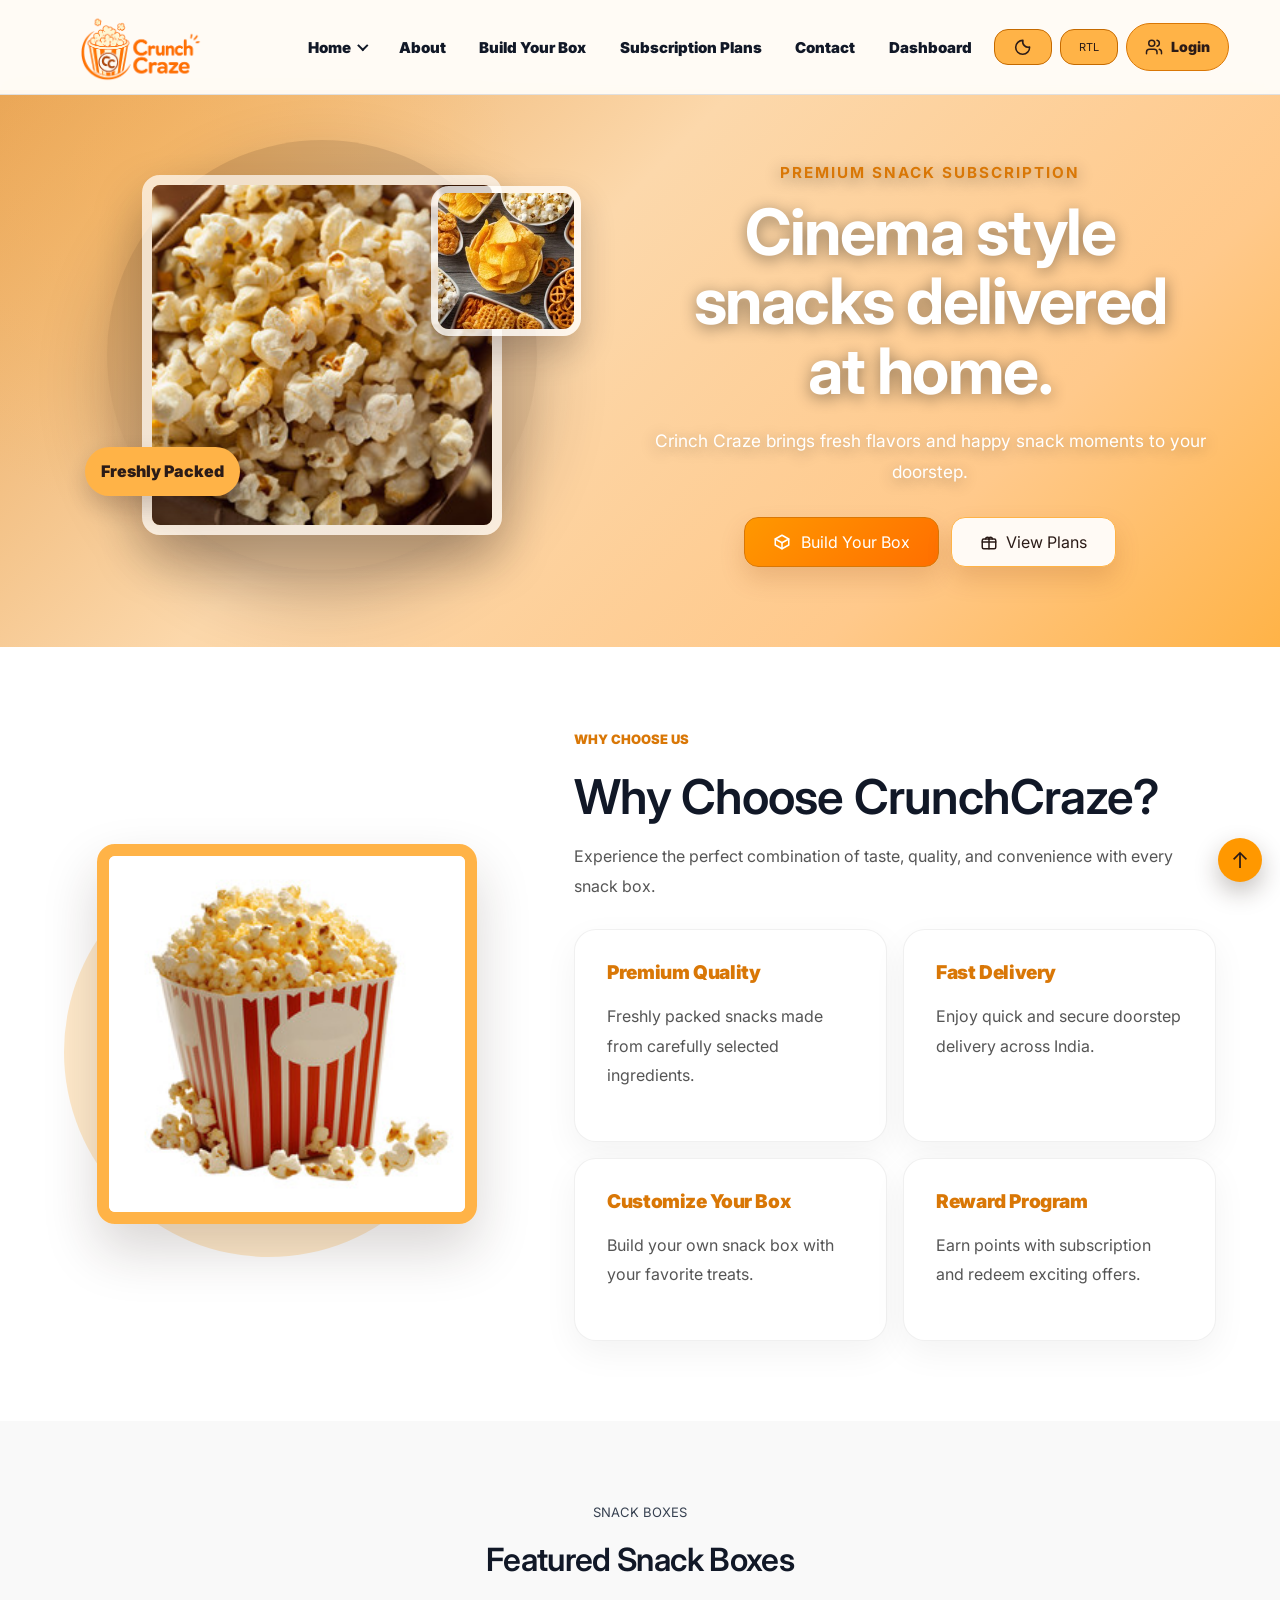
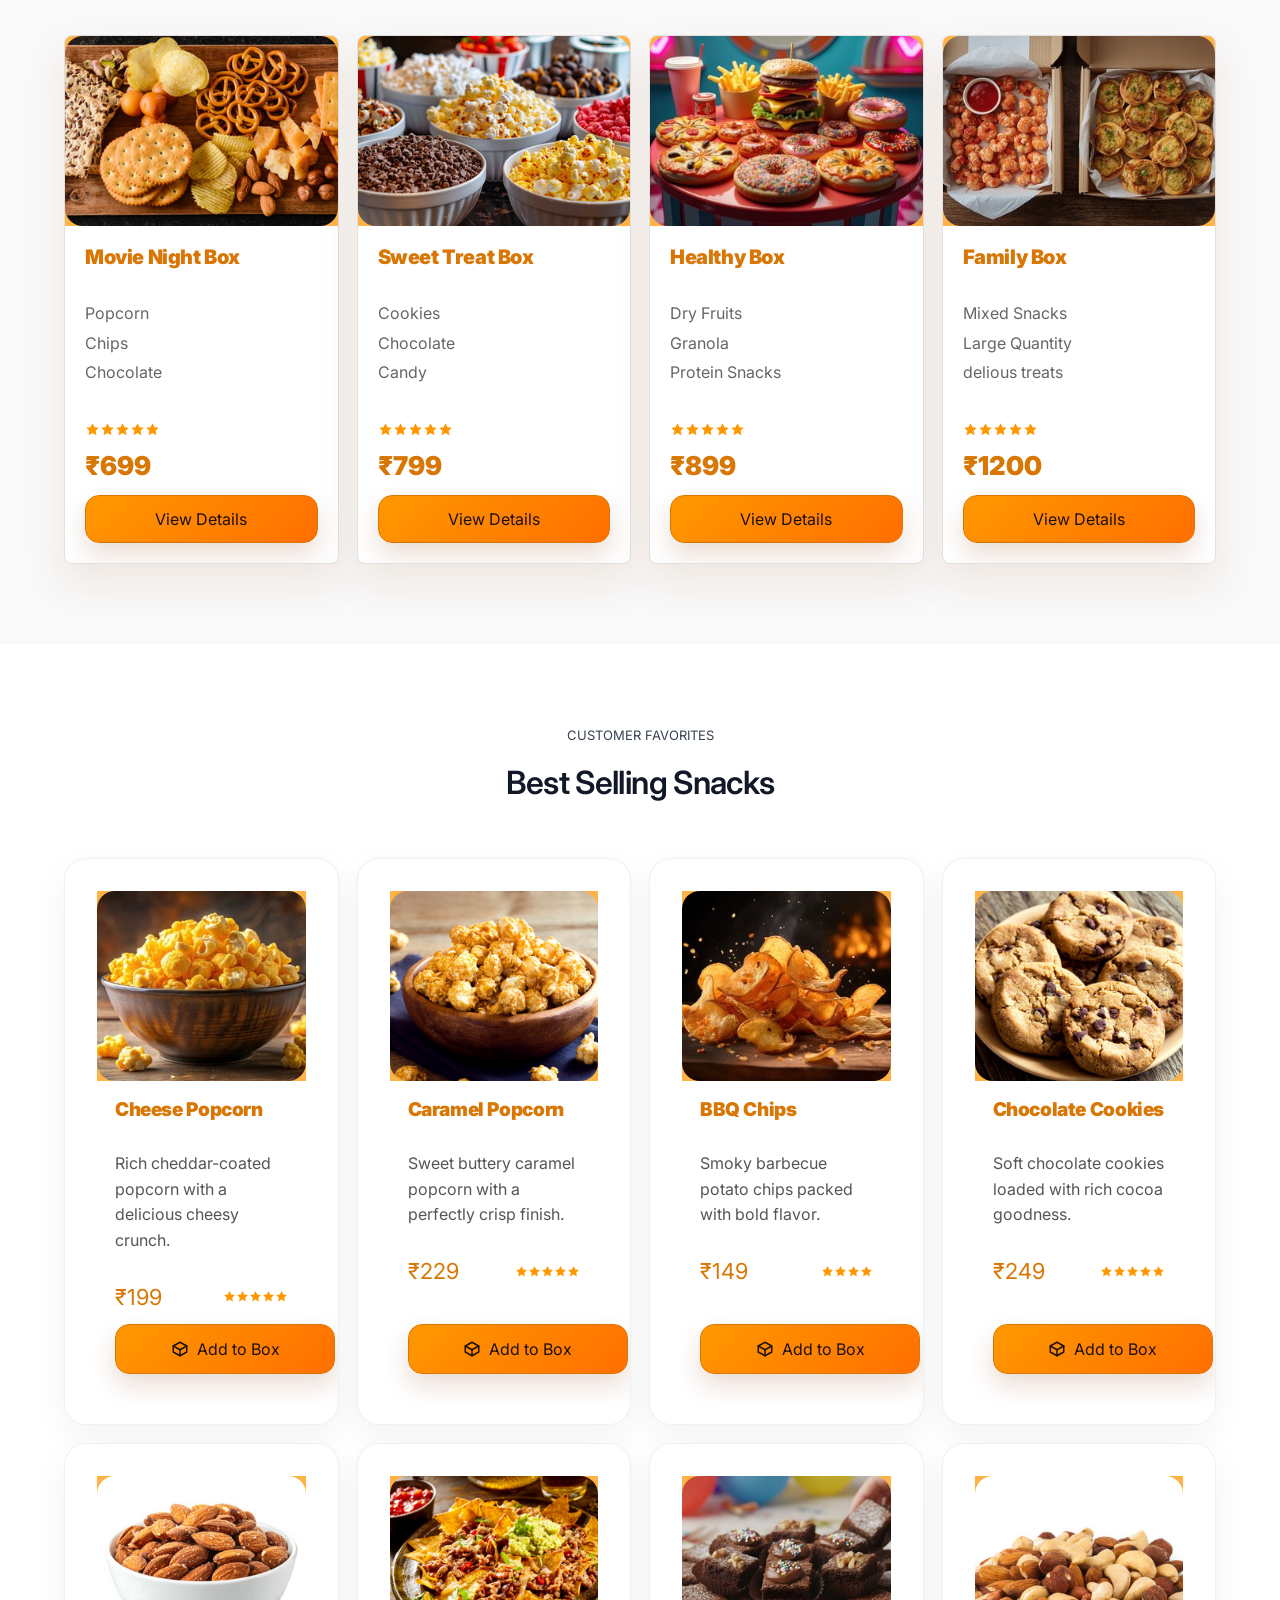
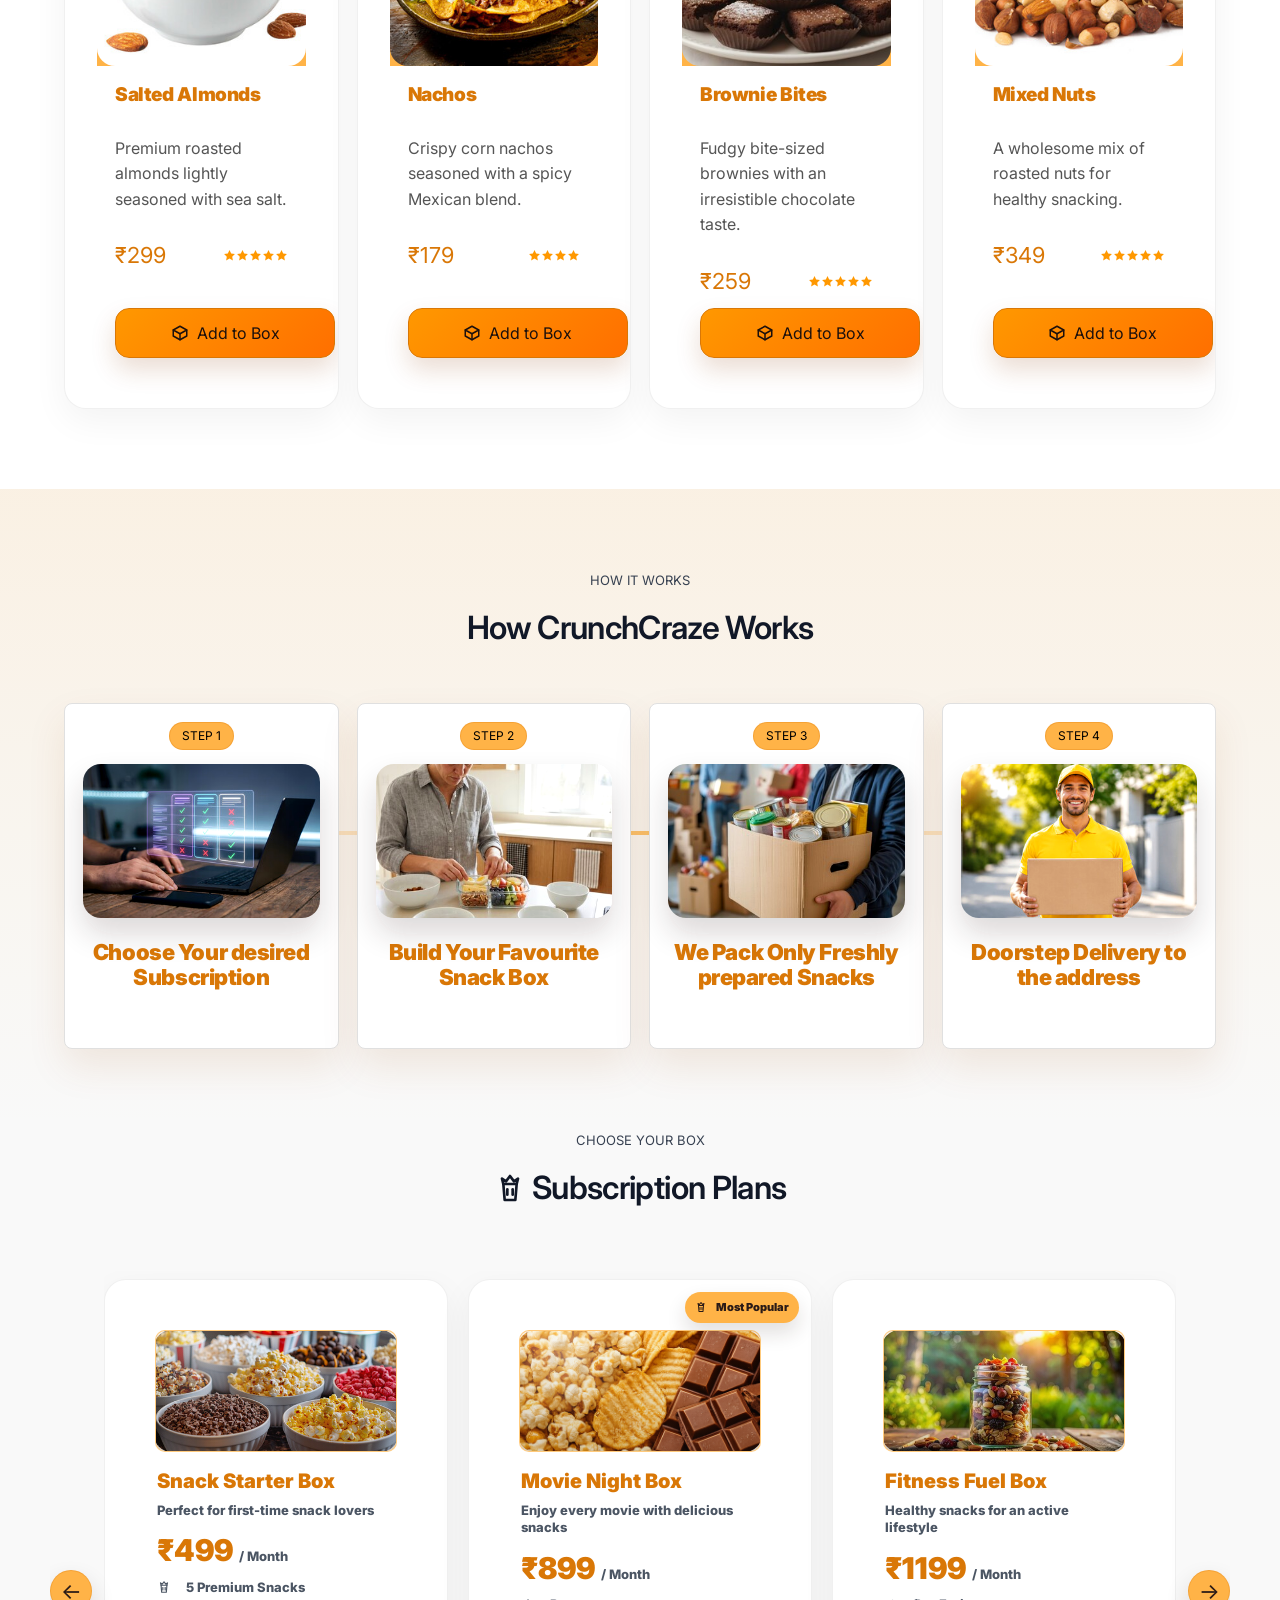
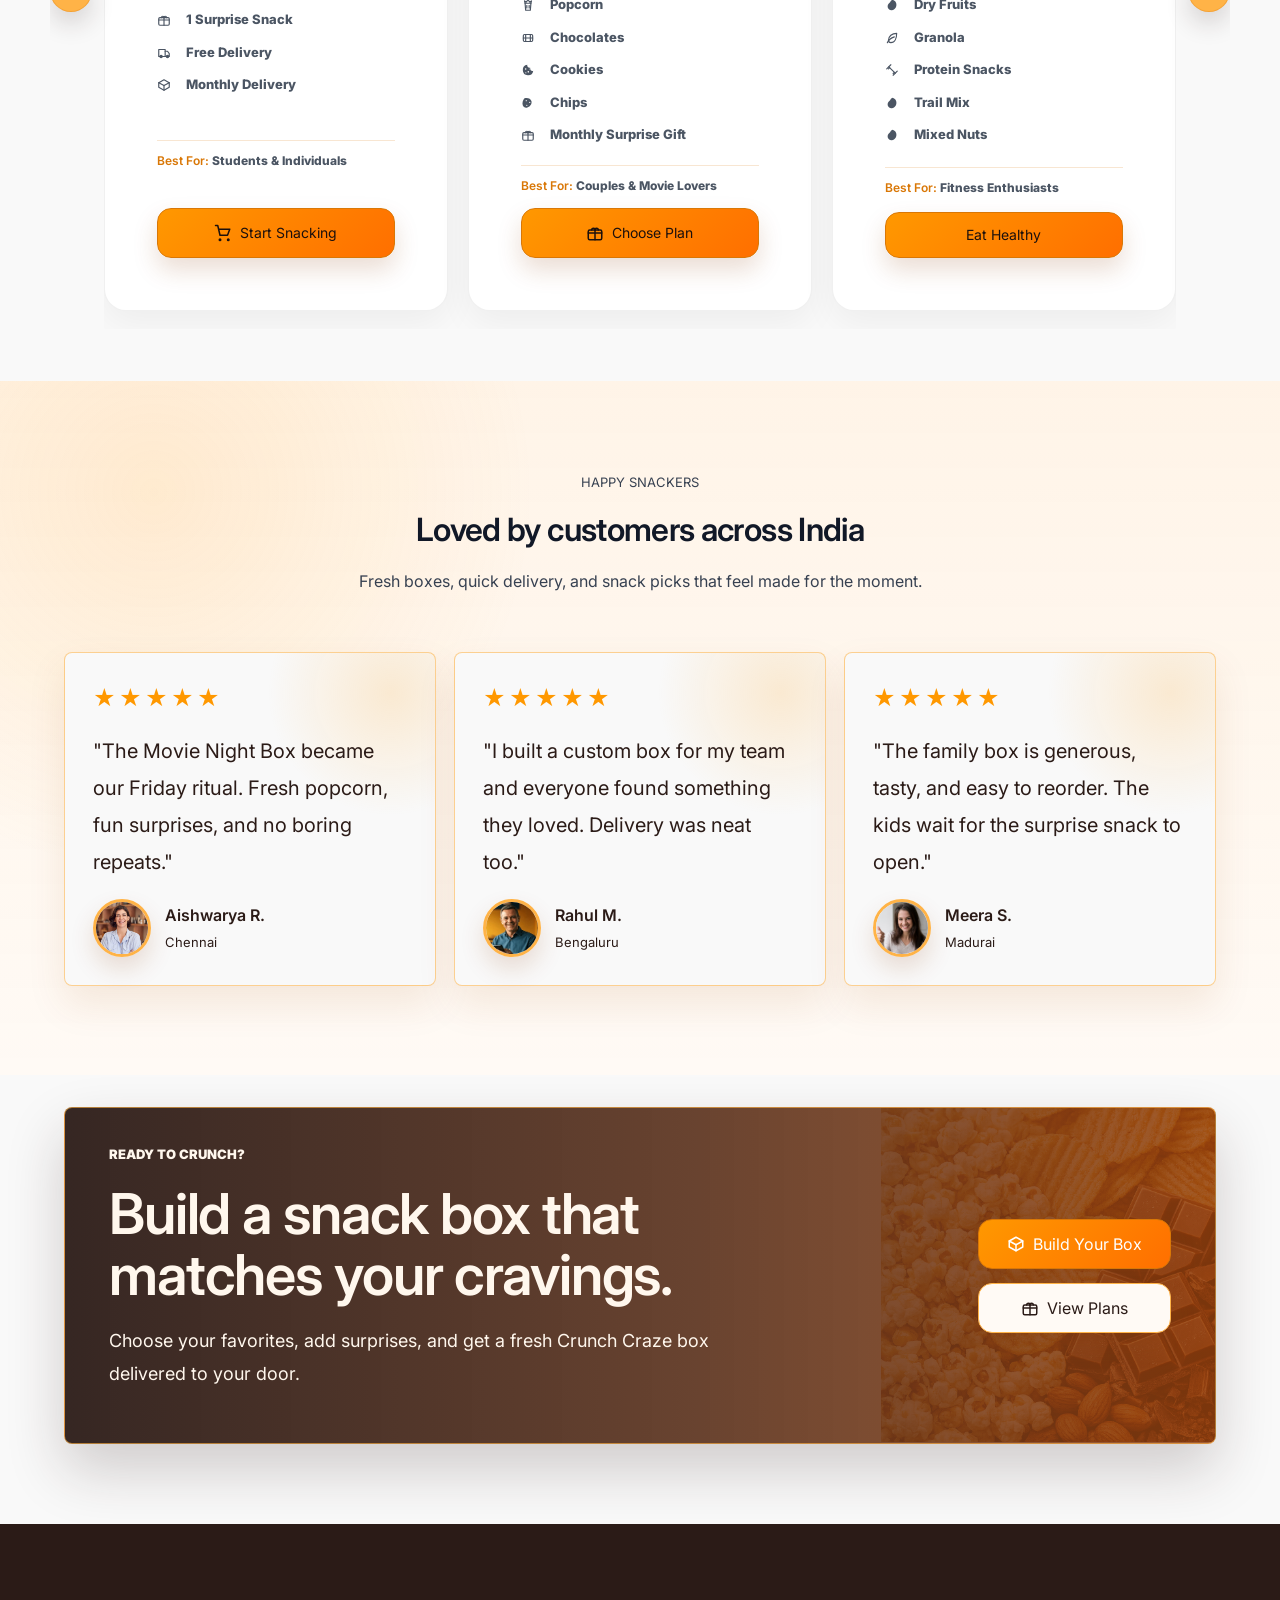
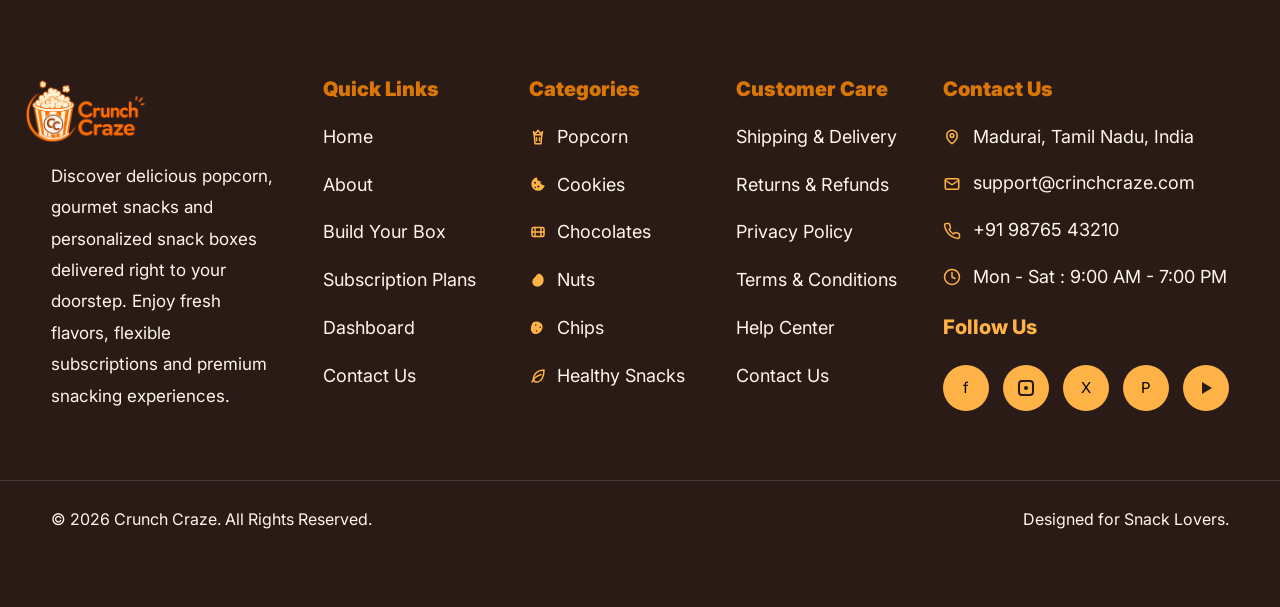
==== index.html @ d4bfe011 "first commit" ====
<!DOCTYPE html>
<html lang="en">

<head>
  <meta charset="UTF-8">
  <meta name="viewport" content="width=device-width, initial-scale=1.0">
  <title>Crinch Craze | Specialty Snack Subscription</title>
  <link rel="preconnect" href="https://fonts.googleapis.com">
  <link rel="preconnect" href="https://fonts.gstatic.com" crossorigin>
  <link href="https://fonts.googleapis.com/css2?family=Inter:wght@300;400;500;600;700;800&display=swap"
    rel="stylesheet">
  <link rel="icon" type="image/png" href="image/logo.png">
  <link rel="stylesheet" href="css/style.css">
</head>

<body>
  <div class="page" id="top">
    <header>
      <a class="brand" href="index.html" aria-label="Crunch Craze home">
        <img class="logo" src="image/logo.png" alt="Crinch Craze logo">
      </a>
      <div class="header-controls">
        <button class="dark-toggle" type="button" aria-label="Switch to dark mode"><i class="cc-icon cc-icon-moon"
            aria-hidden="true"></i></button>
        <button class="rtl-toggle" type="button" aria-label="Switch to RTL layout">RTL</button>
        <button class="nav-toggle" type="button" aria-label="Toggle menu" aria-expanded="false"
          aria-controls="main-nav">
          <span></span>
          <span></span>
          <span></span>
        </button>
      </div>
      <nav id="main-nav" aria-label="Main navigation">
        <div class="dropdown">
          <span class="menu-toggle">Home <span class="chevron" aria-hidden="true"></span></span>
          <div class="submenu">
            <a href="index.html" aria-current="page">Home 1</a>
            <a href="home2.html">Home 2</a>
          </div>
        </div>
        <a href="about.html">About</a>
        <a href="build-your-box.html">Build Your Box</a>
        <a href="subscription-plans.html">Subscription Plans</a>
        <a href="contact.html">Contact</a>
        <a href="dashboard.html">Dashboard</a>
        <div class="nav-actions" aria-label="Quick controls">
          <button class="dark-toggle" type="button" aria-label="Switch to dark mode"><i class="cc-icon cc-icon-moon"
              aria-hidden="true"></i></button>
          <button class="rtl-toggle" type="button" aria-label="Switch to RTL layout">RTL</button>
        </div>
      </nav>
    </header>

    <main>
      <section class="hero" aria-label="Crinch Craze hero">
        <div class="hero-visual">
          <div class="hero-badge">Freshly Packed</div>
          <img class="hero-main-image" src="image/a1.jpg" alt="A cup of gourmet popcorn">
          <img class="hero-mini-image" src="image/a2.jpg" alt="Popcorn snack detail">
        </div>
        <div class="hero-content">
          <p class="hero-kicker">Premium Snack Subscription</p>
          <h1>Cinema style snacks delivered at home.</h1>
          <p>
            Crinch Craze brings fresh flavors and happy snack moments to your doorstep.
          </p>
          <div class="actions">
            <a class="button primary" href="build-your-box.html">
              <i class="cc-icon cc-icon-package" aria-hidden="true"></i>
              Build Your Box
            </a>
            <a class="button" href="subscription-plans.html">View Plans</a>
          </div>
        </div>
      </section>

      <section class="why-choose" aria-labelledby="why-heading">
        <div class="why-image reveal-on-scroll">
          <img src="image/a3.jpg" alt="Popcorn bucket for CrunchCraze snacks">
        </div>
        <div class="why-content">
          <p class="section-kicker reveal-on-scroll">Why Choose Us</p>
          <h2 id="why-heading" class="reveal-on-scroll">Why Choose CrunchCraze?</h2>
          <p>
            Experience the perfect combination of taste, quality, and convenience with every snack box.
          </p>

          <div class="why-cards">
            <article class="why-card reveal-on-scroll">
              <i class="why-icon cc-icon cc-icon-popcorn" aria-hidden="true"></i>
              <h3>Premium Quality</h3>
              <p>Freshly packed snacks made from carefully selected ingredients.</p>
            </article>
            <article class="why-card reveal-on-scroll">
              <i class="why-icon cc-icon cc-icon-truck" aria-hidden="true"></i>
              <h3>Fast Delivery</h3>
              <p>Enjoy quick and secure doorstep delivery across India.</p>
            </article>
            <article class="why-card reveal-on-scroll">
              <i class="why-icon cc-icon cc-icon-package" aria-hidden="true"></i>
              <h3>Customize Your Box</h3>
              <p>Build your own snack box with your favorite treats.</p>
            </article>
            <article class="why-card reveal-on-scroll">
              <i class="why-icon cc-icon cc-icon-gift" aria-hidden="true"></i>
              <h3>Reward Program</h3>
              <p>Earn points with subscription and redeem exciting offers.</p>
            </article>
          </div>
        </div>
      </section>

      <section class="featured-boxes" aria-labelledby="featured-heading">
        <div class="section-header reveal-on-scroll">
          <p class="section-kicker">Snack Boxes</p>
          <h2 id="featured-heading">Featured Snack Boxes</h2>
        </div>

        <div class="box-cards">
          <article class="box-card reveal-on-scroll">
            <div class="box-image">
              <img src="image/a4.jpg" alt="Movie Night snack box with popcorn">
            </div>
            <div class="box-body">
              <h3>Movie Night Box</h3>
              <ul>
                <li>Popcorn</li>
                <li>Chips</li>
                <li>Chocolate</li>
              </ul>
              <div class="rating" aria-label="5 star rating"><i class="cc-icon cc-icon-star" aria-hidden="true"></i><i
                  class="cc-icon cc-icon-star" aria-hidden="true"></i><i class="cc-icon cc-icon-star"
                  aria-hidden="true"></i><i class="cc-icon cc-icon-star" aria-hidden="true"></i><i
                  class="cc-icon cc-icon-star" aria-hidden="true"></i></div>
              <div class="price">&#8377;699</div>
              <a class="button primary" href="#">View Details</a>
            </div>
          </article>

          <article class="box-card reveal-on-scroll">
            <div class="box-image">
              <img src="image/a5.png" alt="Sweet snack box">
            </div>
            <div class="box-body">
              <h3>Sweet Treat Box</h3>
              <ul>
                <li>Cookies</li>
                <li>Chocolate</li>
                <li>Candy</li>
              </ul>
              <div class="rating" aria-label="5 star rating"><i class="cc-icon cc-icon-star" aria-hidden="true"></i><i
                  class="cc-icon cc-icon-star" aria-hidden="true"></i><i class="cc-icon cc-icon-star"
                  aria-hidden="true"></i><i class="cc-icon cc-icon-star" aria-hidden="true"></i><i
                  class="cc-icon cc-icon-star" aria-hidden="true"></i></div>
              <div class="price">&#8377;799</div>
              <a class="button primary" href="#">View Details</a>
            </div>
          </article>

          <article class="box-card reveal-on-scroll">
            <div class="box-image">
              <img src="image/a6.png" alt="Healthy snack box">
            </div>
            <div class="box-body">
              <h3>Healthy Box</h3>
              <ul>
                <li>Dry Fruits</li>
                <li>Granola</li>
                <li>Protein Snacks</li>
              </ul>
              <div class="rating" aria-label="5 star rating"><i class="cc-icon cc-icon-star" aria-hidden="true"></i><i
                  class="cc-icon cc-icon-star" aria-hidden="true"></i><i class="cc-icon cc-icon-star"
                  aria-hidden="true"></i><i class="cc-icon cc-icon-star" aria-hidden="true"></i><i
                  class="cc-icon cc-icon-star" aria-hidden="true"></i></div>
              <div class="price">&#8377;899</div>
              <a class="button primary" href="#">View Details</a>
            </div>
          </article>

          <article class="box-card reveal-on-scroll">
            <div class="box-image">
              <img src="image/a7.jpg" alt="Family snack box">
            </div>
            <div class="box-body">
              <h3>Family Box</h3>
              <ul>
                <li>Mixed Snacks</li>
                <li>Large Quantity</li>
                <li>delious treats</li>
              </ul>
              <div class="rating" aria-label="5 star rating"><i class="cc-icon cc-icon-star" aria-hidden="true"></i><i
                  class="cc-icon cc-icon-star" aria-hidden="true"></i><i class="cc-icon cc-icon-star"
                  aria-hidden="true"></i><i class="cc-icon cc-icon-star" aria-hidden="true"></i><i
                  class="cc-icon cc-icon-star" aria-hidden="true"></i></div>
              <div class="price">&#8377;1200</div>
              <a class="button primary" href="#">View Details</a>
            </div>
          </article>
        </div>
      </section>

      <section class="best-selling" aria-labelledby="best-selling-heading">
        <div class="section-header reveal-on-scroll">
          <p class="section-kicker">Customer Favorites</p>
          <h2 id="best-selling-heading">Best Selling Snacks</h2>
        </div>

        <div class="product-grid">
          <article class="product-card reveal-on-scroll">
            <div class="product-image">
              <img src="image/a8.jpg" alt="Cheese Popcorn">
            </div>
            <div class="product-body">
              <h3>Cheese Popcorn</h3>
              <p>Rich cheddar-coated popcorn with a delicious cheesy crunch.</p>
              <div class="product-meta">
                <span class="product-price">&#8377;199</span>
                <span class="product-rating" aria-label="5 star rating"><i class="cc-icon cc-icon-star"
                    aria-hidden="true"></i><i class="cc-icon cc-icon-star" aria-hidden="true"></i><i
                    class="cc-icon cc-icon-star" aria-hidden="true"></i><i class="cc-icon cc-icon-star"
                    aria-hidden="true"></i><i class="cc-icon cc-icon-star" aria-hidden="true"></i></span>
              </div>
              <a class="button primary" href="#">Add to Box</a>
            </div>
          </article>

          <article class="product-card reveal-on-scroll">
            <div class="product-image">
              <img src="image/a9.jpg" alt="Caramel Popcorn">
            </div>
            <div class="product-body">
              <h3>Caramel Popcorn</h3>
              <p>Sweet buttery caramel popcorn with a perfectly crisp finish.</p>
              <div class="product-meta">
                <span class="product-price">&#8377;229</span>
                <span class="product-rating" aria-label="5 star rating"><i class="cc-icon cc-icon-star"
                    aria-hidden="true"></i><i class="cc-icon cc-icon-star" aria-hidden="true"></i><i
                    class="cc-icon cc-icon-star" aria-hidden="true"></i><i class="cc-icon cc-icon-star"
                    aria-hidden="true"></i><i class="cc-icon cc-icon-star" aria-hidden="true"></i></span>
              </div>
              <a class="button primary" href="#">Add to Box</a>
            </div>
          </article>

          <article class="product-card reveal-on-scroll">
            <div class="product-image">
              <img src="image/a10.jpg" alt="BBQ Chips">
            </div>
            <div class="product-body">
              <h3>BBQ Chips</h3>
              <p>Smoky barbecue potato chips packed with bold flavor.</p>
              <div class="product-meta">
                <span class="product-price">&#8377;149</span>
                <span class="product-rating" aria-label="4 star rating"><i class="cc-icon cc-icon-star"
                    aria-hidden="true"></i><i class="cc-icon cc-icon-star" aria-hidden="true"></i><i
                    class="cc-icon cc-icon-star" aria-hidden="true"></i><i class="cc-icon cc-icon-star"
                    aria-hidden="true"></i></span>
              </div>
              <a class="button primary" href="#">Add to Box</a>
            </div>
          </article>

          <article class="product-card reveal-on-scroll">
            <div class="product-image">
              <img src="image/a11.jpg" alt="Chocolate Cookies">
            </div>
            <div class="product-body">
              <h3>Chocolate Cookies</h3>
              <p>Soft chocolate cookies loaded with rich cocoa goodness.</p>
              <div class="product-meta">
                <span class="product-price">&#8377;249</span>
                <span class="product-rating" aria-label="5 star rating"><i class="cc-icon cc-icon-star"
                    aria-hidden="true"></i><i class="cc-icon cc-icon-star" aria-hidden="true"></i><i
                    class="cc-icon cc-icon-star" aria-hidden="true"></i><i class="cc-icon cc-icon-star"
                    aria-hidden="true"></i><i class="cc-icon cc-icon-star" aria-hidden="true"></i></span>
              </div>
              <a class="button primary" href="#">Add to Box</a>
            </div>
          </article>

          <article class="product-card reveal-on-scroll">
            <div class="product-image">
              <img src="image/12.jpg" alt="Salted Almonds">
            </div>
            <div class="product-body">
              <h3>Salted Almonds</h3>
              <p>Premium roasted almonds lightly seasoned with sea salt.</p>
              <div class="product-meta">
                <span class="product-price">&#8377;299</span>
                <span class="product-rating" aria-label="5 star rating"><i class="cc-icon cc-icon-star"
                    aria-hidden="true"></i><i class="cc-icon cc-icon-star" aria-hidden="true"></i><i
                    class="cc-icon cc-icon-star" aria-hidden="true"></i><i class="cc-icon cc-icon-star"
                    aria-hidden="true"></i><i class="cc-icon cc-icon-star" aria-hidden="true"></i></span>
              </div>
              <a class="button primary" href="#">Add to Box</a>
            </div>
          </article>

          <article class="product-card reveal-on-scroll">
            <div class="product-image">
              <img src="image/a13.jpg" alt="Nachos">
            </div>
            <div class="product-body">
              <h3>Nachos</h3>
              <p>Crispy corn nachos seasoned with a spicy Mexican blend.</p>
              <div class="product-meta">
                <span class="product-price">&#8377;179</span>
                <span class="product-rating" aria-label="4 star rating"><i class="cc-icon cc-icon-star"
                    aria-hidden="true"></i><i class="cc-icon cc-icon-star" aria-hidden="true"></i><i
                    class="cc-icon cc-icon-star" aria-hidden="true"></i><i class="cc-icon cc-icon-star"
                    aria-hidden="true"></i></span>
              </div>
              <a class="button primary" href="#">Add to Box</a>
            </div>
          </article>

          <article class="product-card reveal-on-scroll">
            <div class="product-image">
              <img src="image/a14.jpg" alt="Brownie Bites">
            </div>
            <div class="product-body">
              <h3>Brownie Bites</h3>
              <p>Fudgy bite-sized brownies with an irresistible chocolate taste.</p>
              <div class="product-meta">
                <span class="product-price">&#8377;259</span>
                <span class="product-rating" aria-label="5 star rating"><i class="cc-icon cc-icon-star"
                    aria-hidden="true"></i><i class="cc-icon cc-icon-star" aria-hidden="true"></i><i
                    class="cc-icon cc-icon-star" aria-hidden="true"></i><i class="cc-icon cc-icon-star"
                    aria-hidden="true"></i><i class="cc-icon cc-icon-star" aria-hidden="true"></i></span>
              </div>
              <a class="button primary" href="#">Add to Box</a>
            </div>
          </article>

          <article class="product-card reveal-on-scroll">
            <div class="product-image">
              <img src="image/a15.jpg" alt="Mixed Nuts">
            </div>
            <div class="product-body">
              <h3>Mixed Nuts</h3>
              <p>A wholesome mix of roasted nuts for healthy snacking.</p>
              <div class="product-meta">
                <span class="product-price">&#8377;349</span>
                <span class="product-rating" aria-label="5 star rating"><i class="cc-icon cc-icon-star"
                    aria-hidden="true"></i><i class="cc-icon cc-icon-star" aria-hidden="true"></i><i
                    class="cc-icon cc-icon-star" aria-hidden="true"></i><i class="cc-icon cc-icon-star"
                    aria-hidden="true"></i><i class="cc-icon cc-icon-star" aria-hidden="true"></i></span>
              </div>
              <a class="button primary" href="#">Add to Box</a>
            </div>
          </article>
        </div>
      </section>

      <section class="how-it-works" aria-labelledby="how-heading">
        <div class="section-header reveal-on-scroll">
          <p class="section-kicker">How It Works</p>
          <h2 id="how-heading">How CrunchCraze Works</h2>
        </div>

        <div class="steps-flow" aria-label="CrunchCraze subscription steps">
          <article class="step-card reveal-on-scroll">
            <span class="step-number">Step 1</span>
            <img class="step-image" src="image/a0.jpg" alt="Snack subscription box">
            <i class="step-icon cc-icon cc-icon-package" aria-hidden="true"></i>
            <h3>Choose Your desired Subscription</h3>
          </article>

          <article class="step-card reveal-on-scroll">
            <span class="step-number">Step 2</span>
            <img class="step-image" src="image/1.jpg" alt="Popcorn and snacks">
            <i class="step-icon cc-icon cc-icon-popcorn" aria-hidden="true"></i>
            <h3>Build Your Favourite Snack Box</h3>
          </article>

          <article class="step-card reveal-on-scroll">
            <span class="step-number">Step 3</span>
            <img class="step-image" src="image/2.jpg" alt="Packed fresh snack mix">
            <i class="step-icon cc-icon cc-icon-gift" aria-hidden="true"></i>
            <h3>We Pack Only Freshly prepared Snacks</h3>
          </article>

          <article class="step-card reveal-on-scroll">
            <span class="step-number">Step 4</span>
            <img class="step-image" src="image/3.jpg" alt="Delivered snack box">
            <i class="step-icon cc-icon cc-icon-truck" aria-hidden="true"></i>
            <h3>Doorstep Delivery to the address</address>
            </h3>
          </article>
        </div>
      </section>




  </div>

  <div class="section-header reveal-on-scroll">
    <p class="section-kicker">Choose Your Box</p>
    <h2><i class="cc-icon cc-icon-popcorn" aria-hidden="true"></i> Subscription Plans</h2>
  </div>

  <div class="plan-slider-shell">
    <a class="plan-slide-control plan-slide-prev" href="#plan-1" aria-label="Previous subscription plan">&#8592;</a>
    <a class="plan-slide-control plan-slide-next" href="#plan-6" aria-label="Next subscription plan">&#8594;</a>

    <div class="plan-cards" aria-label="Swipe subscription plans">
      <article class="plan-card reveal-on-scroll" id="plan-1">
        <div class="plan-visual starter-plan" aria-hidden="true">
          <img class="plan-visual-image" src="image/a5.png" alt="">
        </div>
        <div class="plan-body">
          <h3>Snack Starter Box</h3>
          <p class="plan-tagline">Perfect for first-time snack lovers</p>
          <div class="plan-price">&#8377;499 <span>/ Month</span></div>
          <ul>
            <li><i class="cc-icon cc-icon-popcorn" aria-hidden="true"></i> 5 Premium Snacks</li>
            <li><i class="cc-icon cc-icon-gift" aria-hidden="true"></i> 1 Surprise Snack</li>
            <li><i class="cc-icon cc-icon-truck" aria-hidden="true"></i> Free Delivery</li>
            <li><i class="cc-icon cc-icon-package" aria-hidden="true"></i> Monthly Delivery</li>
          </ul>
          <p class="best-for"><strong>Best For:</strong> Students &amp; Individuals</p>
          <a class="button primary" href="#">Start Snacking</a>
        </div>
      </article>

      <article class="plan-card premium-plan-card reveal-on-scroll" id="plan-2">
        <div class="popular-badge"><i class="cc-icon cc-icon-popcorn" aria-hidden="true"></i> Most Popular</div>
        <div class="plan-visual premium-plan" aria-hidden="true">
          <img class="plan-visual-image" src="image/a4.png" alt="">
        </div>
        <div class="plan-body">
          <h3>Movie Night Box</h3>
          <p class="plan-tagline">Enjoy every movie with delicious snacks</p>
          <div class="plan-price">&#8377;899 <span>/ Month</span></div>
          <ul>
            <li><i class="cc-icon cc-icon-popcorn" aria-hidden="true"></i> Popcorn</li>
            <li><i class="cc-icon cc-icon-bar" aria-hidden="true"></i> Chocolates</li>
            <li><i class="cc-icon cc-icon-cookie" aria-hidden="true"></i> Cookies</li>
            <li><i class="cc-icon cc-icon-chip" aria-hidden="true"></i> Chips</li>
            <li><i class="cc-icon cc-icon-gift" aria-hidden="true"></i> Monthly Surprise Gift</li>
          </ul>
          <p class="best-for"><strong>Best For:</strong> Couples &amp; Movie Lovers</p>
          <a class="button primary" href="#">Choose Plan</a>
        </div>
      </article>

      <article class="plan-card reveal-on-scroll" id="plan-3">
        <div class="plan-visual fitness-plan" aria-hidden="true">
          <img class="plan-visual-image" src="image/c12.jpg" alt="">
        </div>
        <div class="plan-body">
          <h3>Fitness Fuel Box</h3>
          <p class="plan-tagline">Healthy snacks for an active lifestyle</p>
          <div class="plan-price">&#8377;1199 <span>/ Month</span></div>
          <ul>
            <li><i class="cc-icon cc-icon-nut" aria-hidden="true"></i> Dry Fruits</li>
            <li><i class="cc-icon cc-icon-leaf" aria-hidden="true"></i> Granola</li>
            <li><i class="cc-icon cc-icon-dumbbell" aria-hidden="true"></i> Protein Snacks</li>
            <li><i class="cc-icon cc-icon-nut" aria-hidden="true"></i> Trail Mix</li>
            <li><i class="cc-icon cc-icon-nut" aria-hidden="true"></i> Mixed Nuts</li>
          </ul>
          <p class="best-for"><strong>Best For:</strong> Fitness Enthusiasts</p>
          <a class="button primary" href="#">Eat Healthy</a>
        </div>
      </article>

      <article class="plan-card reveal-on-scroll" id="plan-4">
        <div class="plan-visual family-plan" aria-hidden="true">
          <img class="plan-visual-image" src="image/a7.jpg" alt="">
        </div>
        <div class="plan-body">
          <h3>Family Feast Box</h3>
          <p class="plan-tagline">Perfect for sharing with everyone</p>
          <div class="plan-price">&#8377;1699 <span>/ Month</span></div>
          <ul>
            <li><i class="cc-icon cc-icon-popcorn" aria-hidden="true"></i> Large Popcorn Packs</li>
            <li><i class="cc-icon cc-icon-cookie" aria-hidden="true"></i> Cookies</li>
            <li><i class="cc-icon cc-icon-bar" aria-hidden="true"></i> Chocolates</li>
            <li><i class="cc-icon cc-icon-chip" aria-hidden="true"></i> Chips</li>
            <li><i class="cc-icon cc-icon-gift" aria-hidden="true"></i> Family Surprise Snack</li>
          </ul>
          <p class="best-for"><strong>Best For:</strong> Families</p>
          <a class="button primary" href="#">Order Now</a>
        </div>
      </article>

      <article class="plan-card reveal-on-scroll" id="plan-5">
        <div class="plan-visual party-plan" aria-hidden="true">
          <img class="plan-visual-image" src="image/a6.png" alt="">
        </div>
        <div class="plan-body">
          <h3>Party Celebration Box</h3>
          <p class="plan-tagline">Perfect for birthdays, parties &amp; events</p>
          <div class="plan-price">&#8377;2499 <span>/ Month</span></div>
          <ul>
            <li><i class="cc-icon cc-icon-party" aria-hidden="true"></i> 30+ Snack Packs</li>
            <li><i class="cc-icon cc-icon-popcorn" aria-hidden="true"></i> Gourmet Popcorn</li>
            <li><i class="cc-icon cc-icon-bar" aria-hidden="true"></i> Premium Chocolates</li>
            <li><i class="cc-icon cc-icon-candy" aria-hidden="true"></i> Candies</li>
            <li><i class="cc-icon cc-icon-cookie" aria-hidden="true"></i> Cookies</li>
          </ul>
          <p class="best-for"><strong>Best For:</strong> Parties &amp; Gatherings</p>
          <a class="button primary" href="#">Celebrate Now</a>
        </div>
      </article>

      <article class="plan-card surprise-plan-card reveal-on-scroll" id="plan-6">
        <div class="plan-visual surprise-plan" aria-hidden="true">
          <img class="plan-visual-image" src="image/c11.jpg" alt="">
        </div>
        <div class="plan-body">
          <h3>Surprise Me Box</h3>
          <p class="plan-tagline">You don't know what snacks arrive until the box opens.</p>
          <div class="plan-price">&#8377;999 <span>/ Month</span></div>
          <ul>
            <li><i class="cc-icon cc-icon-dice" aria-hidden="true"></i> Mystery Snack Selection</li>
            <li><i class="cc-icon cc-icon-globe" aria-hidden="true"></i> Limited Edition Snacks</li>
            <li><i class="cc-icon cc-icon-gift" aria-hidden="true"></i> Exclusive Gifts</li>
            <li><i class="cc-icon cc-icon-calendar" aria-hidden="true"></i> Seasonal Flavors</li>
          </ul>
          <p class="best-for"><strong>Best For:</strong> Adventure Snack Lovers</p>
          <a class="button primary" href="#surprise-box">Reveal My Surprise</a>
        </div>
      </article>
    </div>
  </div>



  <section class="home-testimonials" aria-labelledby="home-testimonials-heading">
    <div class="section-header reveal-on-scroll">
      <p class="section-kicker">Happy Snackers</p>
      <h2 id="home-testimonials-heading">Loved by customers across India</h2>
      <p class="section-intro">Fresh boxes, quick delivery, and snack picks that feel made for the moment.</p>
    </div>

    <div class="home-testimonial-grid">
      <article class="home-testimonial-card reveal-on-scroll">
        <div class="stars" aria-label="5 star rating">&#9733;&#9733;&#9733;&#9733;&#9733;</div>
        <p>"The Movie Night Box became our Friday ritual. Fresh popcorn, fun surprises, and no boring repeats."</p>
        <div class="home-testimonial-profile">
          <img src="image/user1.jpg" alt="Aishwarya R.">
          <div>
            <strong>Aishwarya R.</strong>
            <span>Chennai</span>
          </div>
        </div>
      </article>
      <article class="home-testimonial-card reveal-on-scroll">
        <div class="stars" aria-label="5 star rating">&#9733;&#9733;&#9733;&#9733;&#9733;</div>
        <p>"I built a custom box for my team and everyone found something they loved. Delivery was neat too."</p>
        <div class="home-testimonial-profile">
          <img src="image/user2.jpg" alt="Rahul M.">
          <div>
            <strong>Rahul M.</strong>
            <span>Bengaluru</span>
          </div>
        </div>
      </article>
      <article class="home-testimonial-card reveal-on-scroll">
        <div class="stars" aria-label="5 star rating">&#9733;&#9733;&#9733;&#9733;&#9733;</div>
        <p>"The family box is generous, tasty, and easy to reorder. The kids wait for the surprise snack to open."</p>
        <div class="home-testimonial-profile">
          <img src="image/user3.jpg" alt="Meera S.">
          <div>
            <strong>Meera S.</strong>
            <span>Madurai</span>
          </div>
        </div>
      </article>
    </div>
  </section>

  <section class="home-final-cta reveal-on-scroll" aria-labelledby="home-final-cta-heading">
    <div>
      <p class="section-kicker">Ready to Crunch?</p>
      <h2 id="home-final-cta-heading">Build a snack box that matches your cravings.</h2>
      <p>Choose your favorites, add surprises, and get a fresh Crunch Craze box delivered to your door.</p>
    </div>
    <div class="home-final-cta-actions">
      <a class="button primary" href="build-your-box.html">Build Your Box</a>
      <a class="button" href="subscription-plans.html">View Plans</a>
    </div>
  </section>
  </main>

  <footer class="ccf-footer">

    <div class="ccf-container">

      <!-- Brand -->
      <div class="ccf-brand">

        <a href="index.html" class="ccf-logo-wrap">
          <img src="image/logo.png" alt="Crunch Craze" class="ccf-logo">
        </a>

        <p class="ccf-desc">
          Discover delicious popcorn, gourmet snacks and personalized snack
          boxes delivered right to your doorstep. Enjoy fresh flavors,
          flexible subscriptions and premium snacking experiences.
        </p>

      </div>

      <!-- Quick Links -->
      <div class="ccf-column">

        <h3>Quick Links</h3>

        <ul>

          <li><a href="index.html">Home</a></li>

          <li><a href="about.html">About</a></li>

          <li><a href="build-your-box.html">Build Your Box</a></li>

          <li><a href="subscription-plans.html">Subscription Plans</a></li>

          <li><a href="dashboard.html">Dashboard</a></li>

          <li><a href="contact.html">Contact Us</a></li>

        </ul>

      </div>

      <!-- Categories -->

      <div class="ccf-column">

        <h3>Categories</h3>

        <ul>

          <li><i class="cc-icon cc-icon-popcorn"></i> Popcorn</li>

          <li><i class="cc-icon cc-icon-cookie"></i> Cookies</li>

          <li><i class="cc-icon cc-icon-bar"></i> Chocolates</li>

          <li><i class="cc-icon cc-icon-nut"></i> Nuts</li>

          <li><i class="cc-icon cc-icon-chip"></i> Chips</li>

          <li><i class="cc-icon cc-icon-leaf"></i> Healthy Snacks</li>

        </ul>

      </div>

      <!-- Support -->

      <div class="ccf-column">

        <h3>Customer Care</h3>

        <ul>

          <li><a href="#">Shipping & Delivery</a></li>

          <li><a href="#">Returns & Refunds</a></li>

          <li><a href="#">Privacy Policy</a></li>

          <li><a href="#">Terms & Conditions</a></li>

          <li><a href="#">Help Center</a></li>

          <li><a href="contact.html">Contact Us</a></li>

        </ul>

      </div>

      <!-- Contact -->

      <div class="ccf-column">

        <h3>Contact Us</h3>

        <div class="ccf-contact">

          <span>
            <i class="cc-icon cc-icon-map-pin"></i>
            Madurai, Tamil Nadu, India
          </span>

          <span>
            <i class="cc-icon cc-icon-mail"></i>
            support@crinchcraze.com
          </span>

          <span>
            <i class="cc-icon cc-icon-phone"></i>
            +91 98765 43210
          </span>

          <span>
            <i class="cc-icon cc-icon-clock"></i>
            Mon - Sat : 9:00 AM - 7:00 PM
          </span>

        </div>

        <h4>Follow Us</h4>

        <div class="ccf-social">

          <a href="#"><span class="social-icon">f</span></a>

          <a href="#"><span class="social-icon camera-icon"></span></a>

          <a href="#"><span class="social-icon">X</span></a>

          <a href="#"><span class="social-icon">P</span></a>

          <a href="#"><span class="social-icon play-icon"></span></a>

        </div>

      </div>

    </div>

    <div class="ccf-bottom">

      <p>© 2026 Crunch Craze. All Rights Reserved.</p>

      <p>Designed for Snack Lovers.</p>

    </div>

  </footer>

  <a class="back-to-top" href="#top" aria-label="Back to top">&uarr;</a>
  <script src="js/script.js"></script>
</body>

</html>
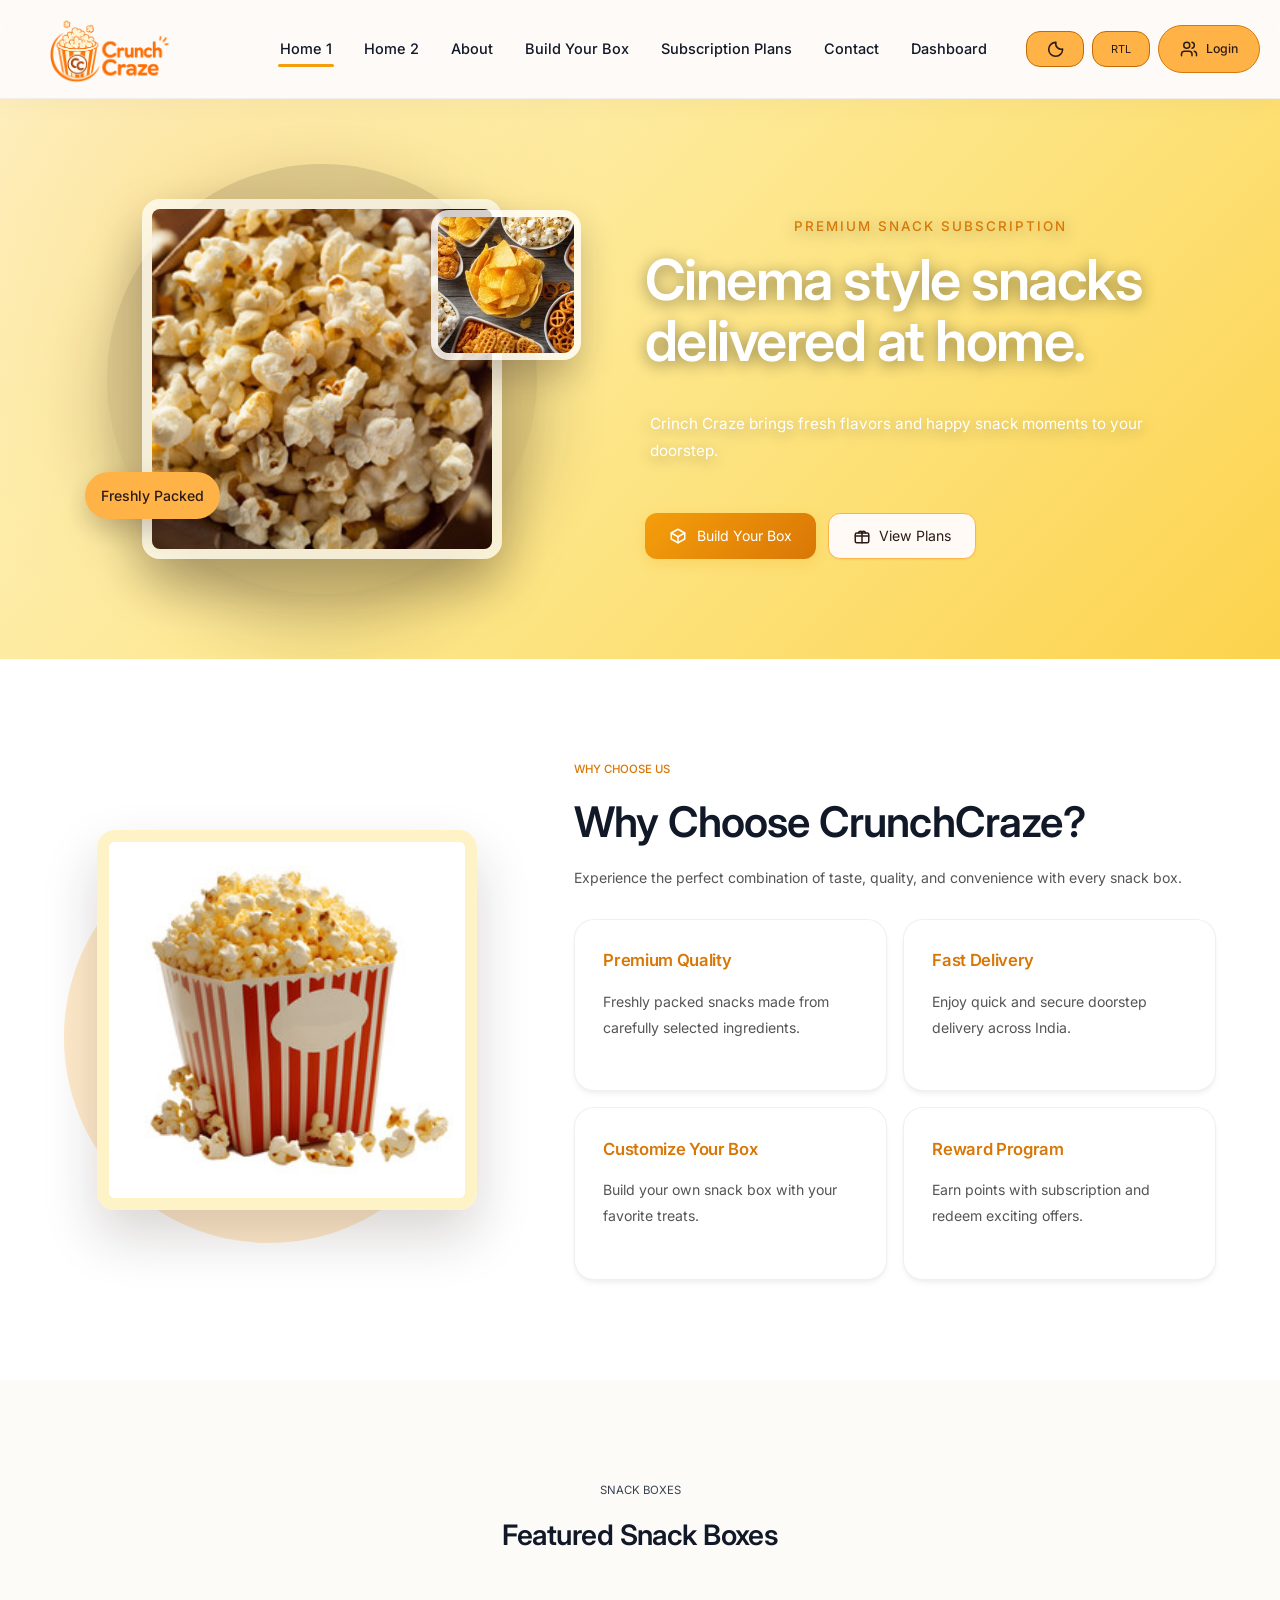
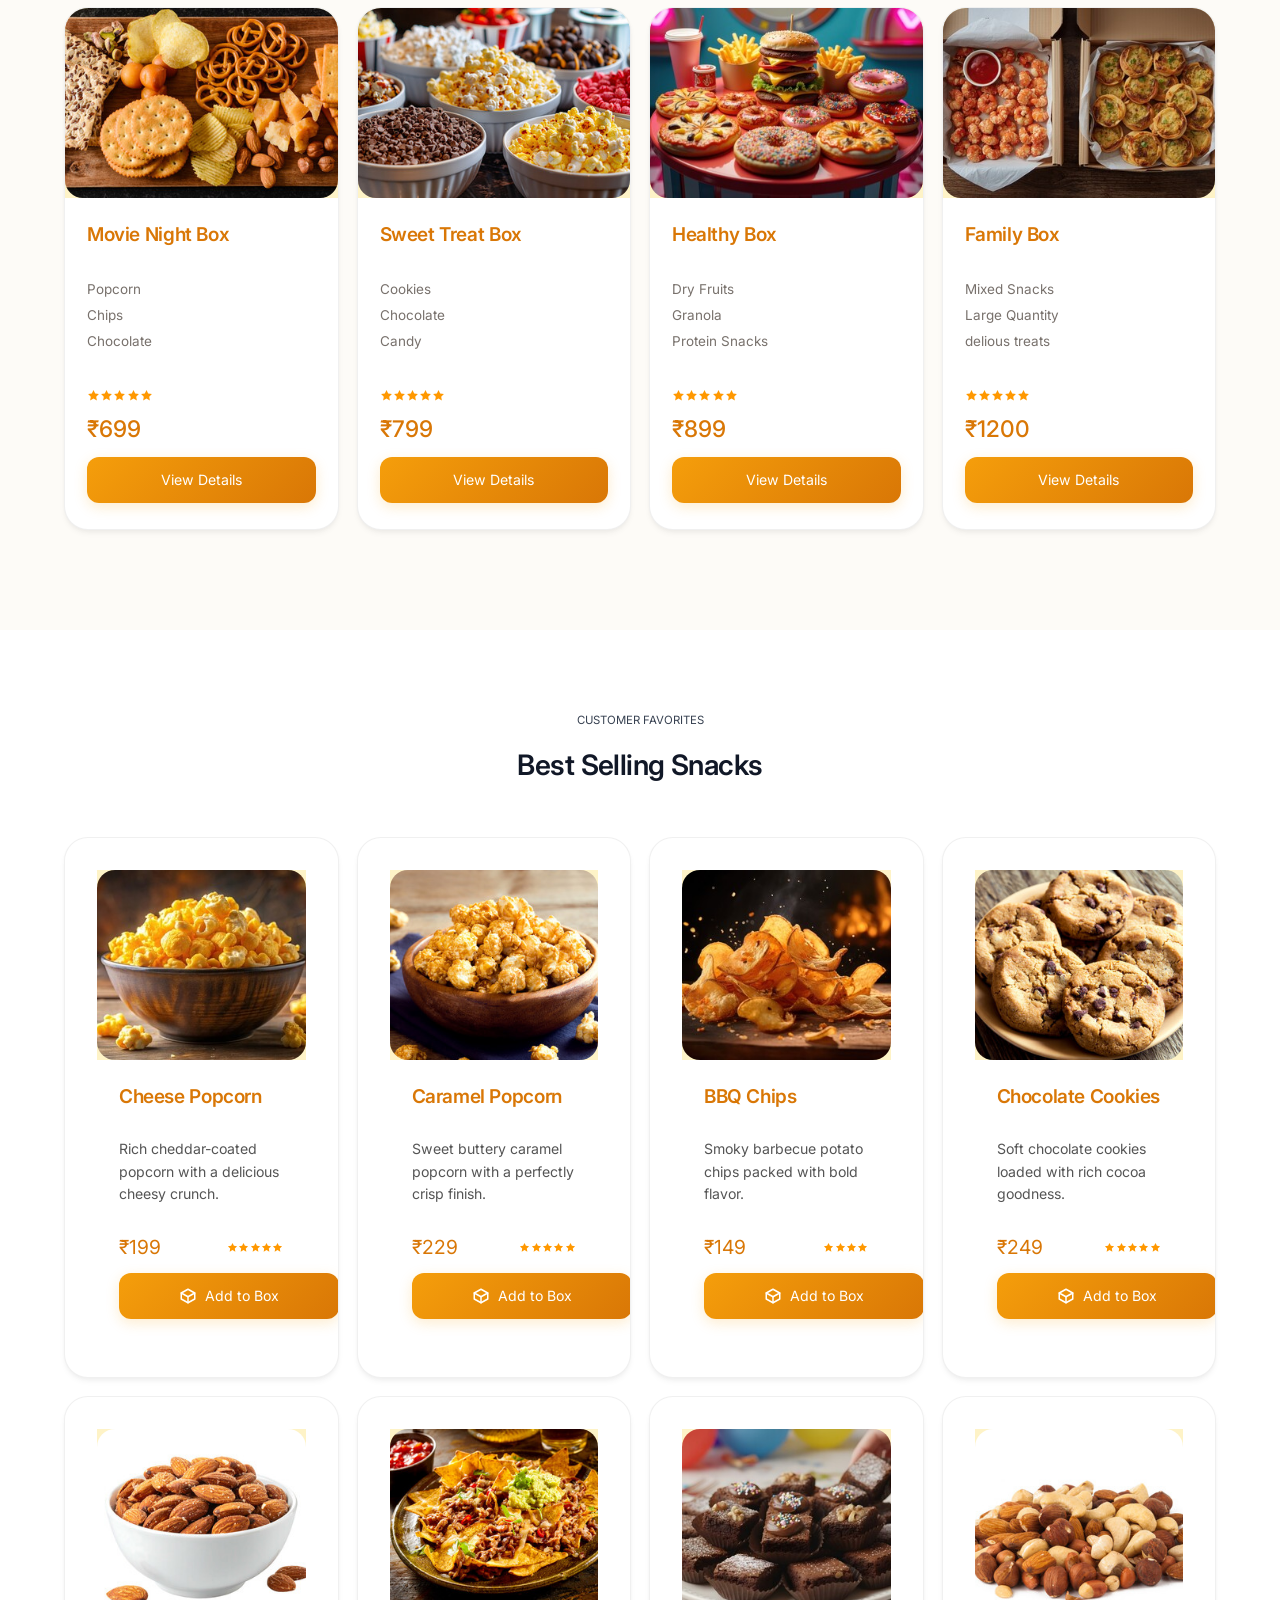
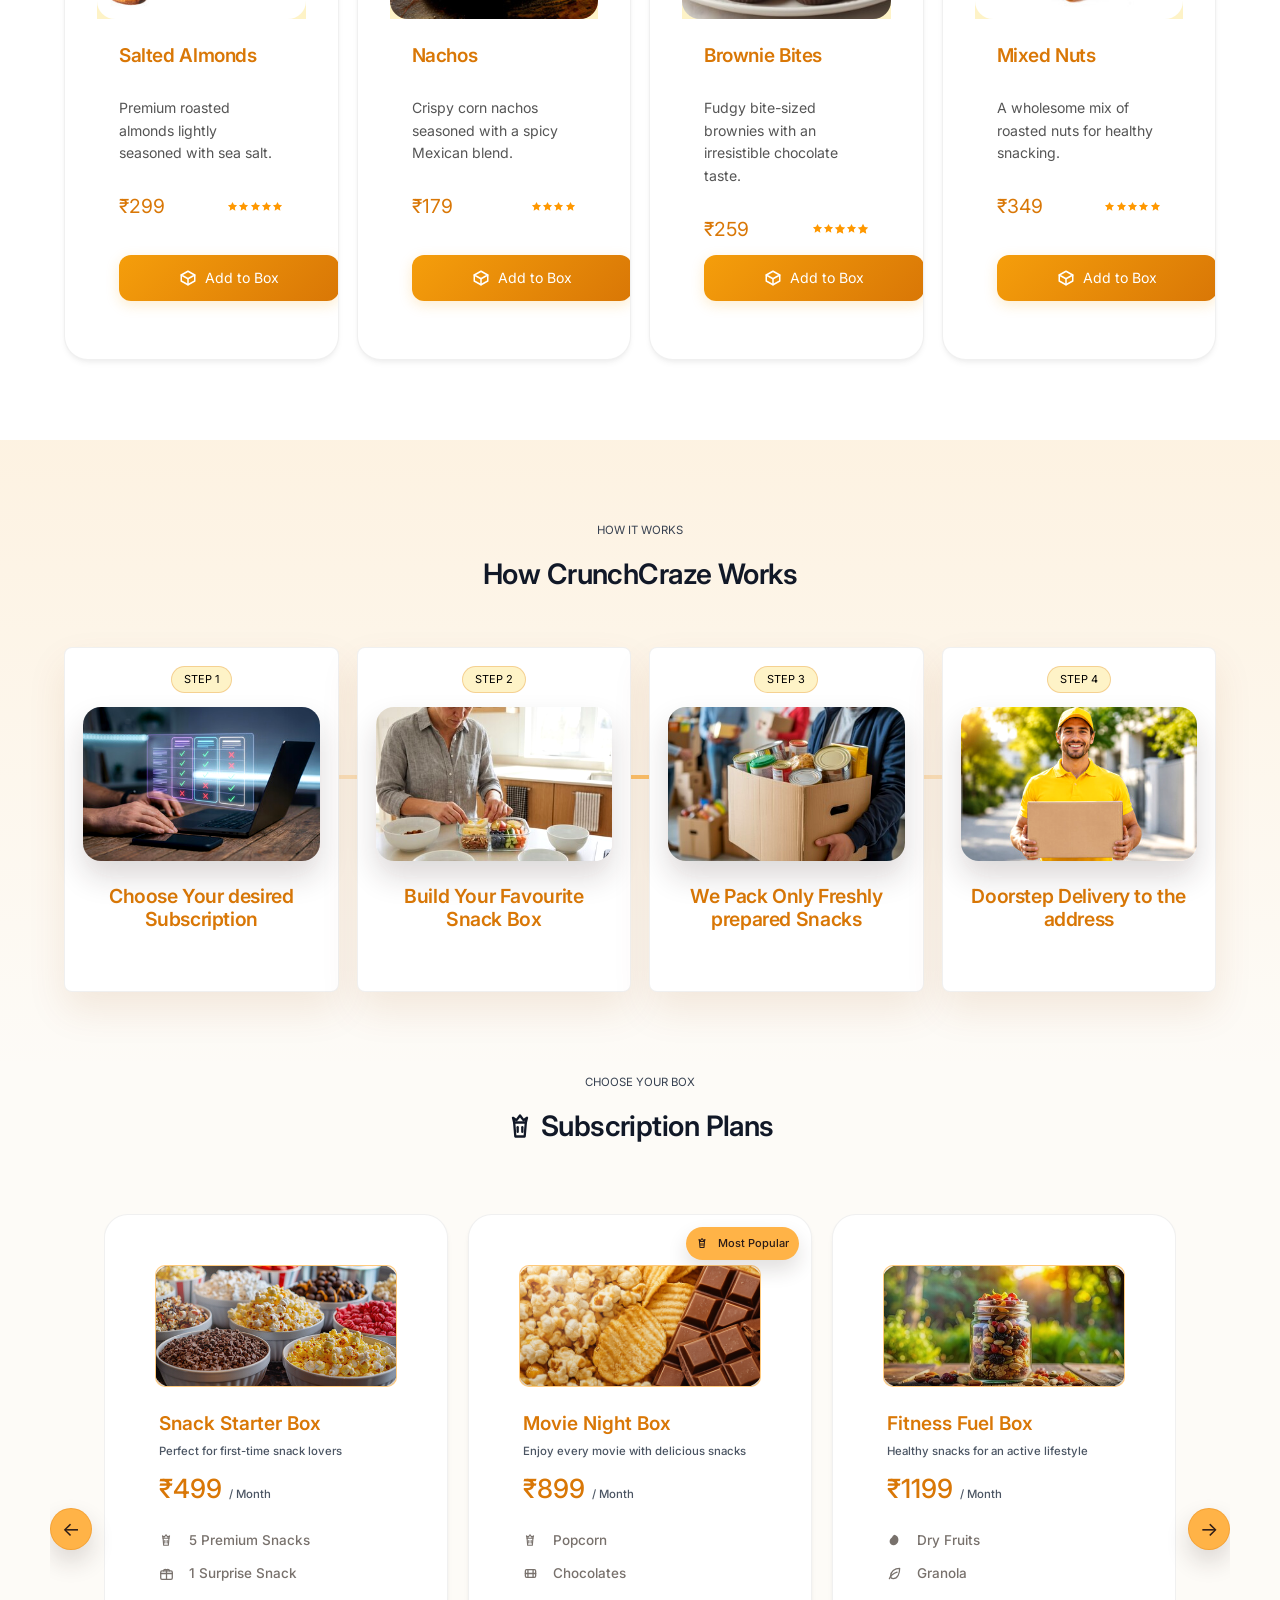
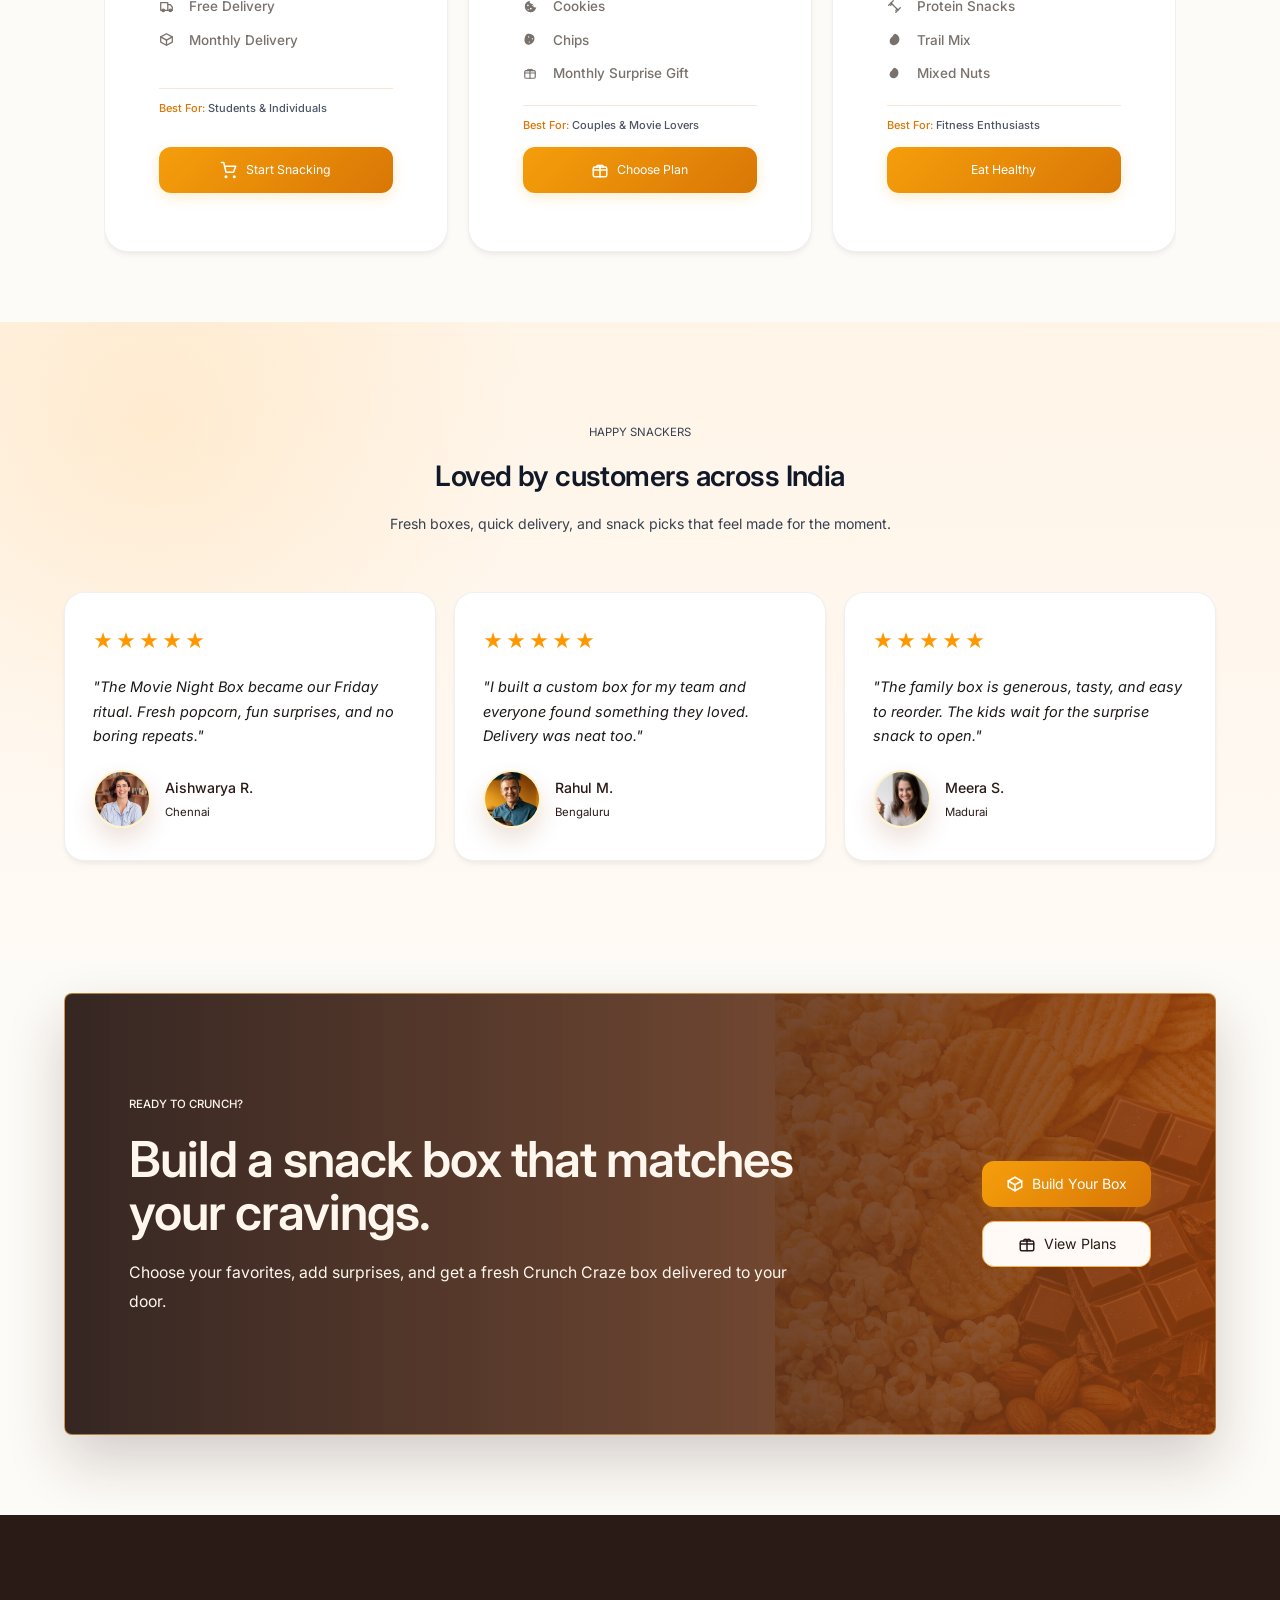
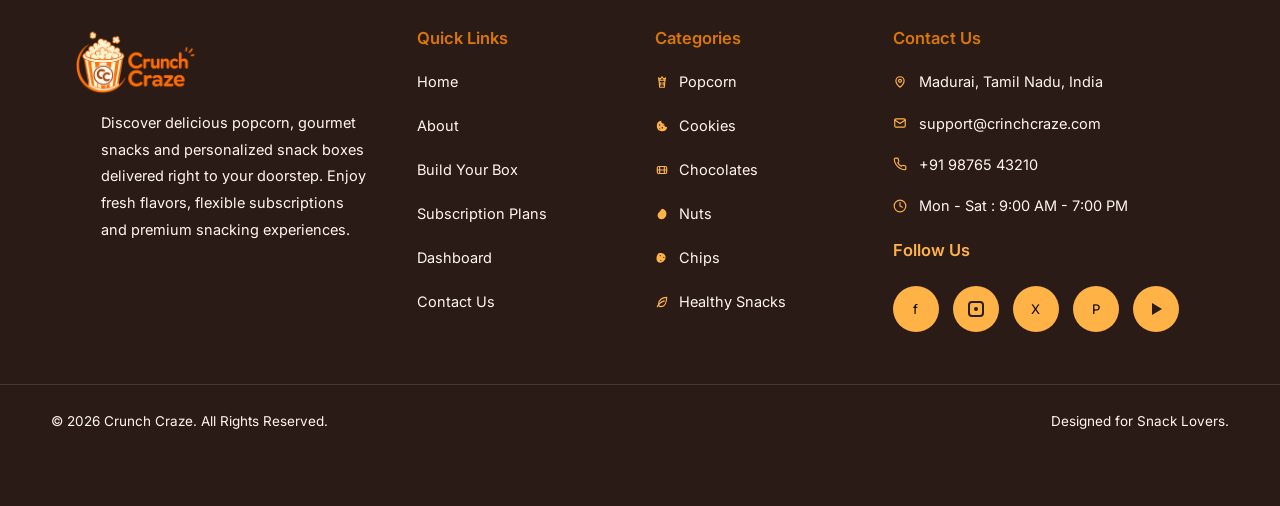
==== commit db1dec46: "fix" ====
--- a/index.html
+++ b/index.html
@@ -31,13 +31,8 @@
         </button>
       </div>
       <nav id="main-nav" aria-label="Main navigation">
-        <div class="dropdown">
-          <span class="menu-toggle">Home <span class="chevron" aria-hidden="true"></span></span>
-          <div class="submenu">
-            <a href="index.html" aria-current="page">Home 1</a>
-            <a href="home2.html">Home 2</a>
-          </div>
-        </div>
+        <a href="index.html" aria-current="page">Home 1</a>
+        <a href="home2.html">Home 2</a>
         <a href="about.html">About</a>
         <a href="build-your-box.html">Build Your Box</a>
         <a href="subscription-plans.html">Subscription Plans</a>
@@ -651,30 +646,6 @@
 
       </div>
 
-      <!-- Support -->
-
-      <div class="ccf-column">
-
-        <h3>Customer Care</h3>
-
-        <ul>
-
-          <li><a href="#">Shipping & Delivery</a></li>
-
-          <li><a href="#">Returns & Refunds</a></li>
-
-          <li><a href="#">Privacy Policy</a></li>
-
-          <li><a href="#">Terms & Conditions</a></li>
-
-          <li><a href="#">Help Center</a></li>
-
-          <li><a href="contact.html">Contact Us</a></li>
-
-        </ul>
-
-      </div>
-
       <!-- Contact -->
 
       <div class="ccf-column">
--- a/css/style.css
+++ b/css/style.css
@@ -1,4 +1,4 @@
-@import url("https://fonts.googleapis.com/css2?family=Inter:wght@200;300;400;500;600;700;800;900&display=swap");
+@import url("https://fonts.googleapis.com/css2?family=Inter:wght@300;400;500;600;700;800&display=swap");
 
 :root {
   --font-main: "Inter", "Segoe UI", "Helvetica Neue", Arial, sans-serif;
@@ -21,7 +21,7 @@
 h2,
 h3 {
   font-family: var(--font-main);
-  font-weight: 700;
+  font-weight: 600;
 }
 
 h4,
@@ -38,7 +38,7 @@
 
 html {
   font-family: var(--font-main);
-  font-size: 16px;
+  font-size: 14.1px;
   min-height: 100%;
   overflow-x: hidden;
   scrollbar-width: none;
@@ -74,15 +74,6 @@
 input,
 textarea,
 select,
-optgroup,
-option,
-table,
-th,
-td,
-legend,
-fieldset,
-summary,
-details,
 a,
 p,
 h1,
@@ -154,8 +145,8 @@
 
 .brand-name {
   font-family: var(--font-logo);
-  font-size: clamp(16px, 1.6vw, 22px);
-  font-weight: 900;
+  font-size: clamp(14.1px, 1.41vw, 19.4px);
+  font-weight: 500;
   line-height: 1.1;
   color: #7c2d12;
   letter-spacing: 0;
@@ -169,8 +160,8 @@
 .brand-tag {
   margin-top: 3px;
   color: #5f6472;
-  font-size: 12px;
-  font-weight: 700;
+  font-size: 11px;
+  font-weight: 500;
   max-width: 220px;
   white-space: normal;
   line-height: 1.35;
@@ -201,16 +192,16 @@
 }
 
 .home2-page .brand-name {
-  font-size: clamp(19px, 1.9vw, 26px);
+  font-size: clamp(16.7px, 1.67vw, 22.9px);
 }
 
 .home2-page .brand-tag {
-  font-size: 13px;
+  font-size: 11.4px;
   max-width: 250px;
 }
 
 .home2-page nav {
-  font-size: 17px;
+  font-size: 15px;
   gap: clamp(14px, 2.2vw, 28px);
 }
 
@@ -273,22 +264,22 @@
 }
 
 .inside-icon .cc-icon {
-  font-size: 28px;
+  font-size: 24.6px;
 }
 
 .inside-box-title h2 {
   margin: 0;
   color: #fff;
-  font-size: 36px;
-  font-weight: 700;
+  font-size: 31.7px;
+  font-weight: 600;
 }
 
 .inside-box-title span {
   display: block;
   margin-top: 5px;
   color: #FF9800;
-  font-size: 15px;
-  font-weight: 600;
+  font-size: 13.2px;
+  font-weight: 500;
 }
 
 /* Button */
@@ -387,7 +378,7 @@
 
   color: #fff;
 
-  font-size: 24px;
+  font-size: 21.1px;
 
 }
 
@@ -405,15 +396,15 @@
 
   border-radius: 40px;
 
-  font-size: 14px;
-
-  font-weight: 600;
+  font-size: 12.3px;
+
+  font-weight: 500;
 
 }
 
 .snack-tag .cc-icon {
 
-  font-size: 16px;
+  font-size: 14.1px;
 
 }
 
@@ -533,7 +524,7 @@
   background: #ffb347;
   font: inherit;
   font-size: 11px;
-  font-weight: 900;
+  font-weight: 500;
   line-height: 1;
   text-align: center;
   text-decoration: none;
@@ -546,14 +537,14 @@
 }
 
 .dark-toggle {
-  font-size: 18px;
+  font-size: 15.8px;
 }
 
 .dark-toggle .cc-icon,
 .rtl-toggle .cc-icon {
   width: 19px;
   height: 19px;
-  font-size: 19px;
+  font-size: 16.7px;
 }
 
 .cc-icon {
@@ -778,8 +769,8 @@
   align-items: center;
   gap: clamp(10px, 1.5vw, 22px);
   color: var(--brand-dark);
-  font-size: 18px;
-  font-weight: 700;
+  font-size: 15.8px;
+  font-weight: 500;
   flex: 1 1 auto;
   flex-wrap: nowrap;
   justify-content: flex-end;
@@ -1171,7 +1162,7 @@
   padding: 12px 16px;
   color: #2B1B17;
   background: #FFB347;
-  font-weight: 900;
+  font-weight: 500;
   box-shadow: 0 12px 24px rgba(43, 27, 23, 0.2);
   animation: badgePop 1s ease 0.55s both, badgePulse 2.4s ease-in-out 1.3s infinite;
 }
@@ -1189,8 +1180,8 @@
 .hero-kicker {
   margin: 0 0 14px;
   color: #2B1B17;
-  font-size: 15px;
-  font-weight: 700;
+  font-size: 13.2px;
+  font-weight: 500;
   letter-spacing: 0;
   text-transform: uppercase;
 }
@@ -1198,7 +1189,7 @@
 .hero h1 {
   margin: 0;
   font-family: inherit;
-  font-size: clamp(38px, 5.2vw, 68px);
+  font-size: clamp(33.4px, 4.58vw, 59.8px);
   line-height: 1.08;
   color: #FFFFFF;
   letter-spacing: 0;
@@ -1209,8 +1200,8 @@
   max-width: 660px;
   margin: 18px auto 0;
   color: #fff7ed;
-  font-size: clamp(17px, 2vw, 22px);
-  font-weight: 800;
+  font-size: clamp(15px, 1.76vw, 19.4px);
+  font-weight: 500;
   line-height: 1.55;
 }
 
@@ -1231,7 +1222,7 @@
   min-width: 120px;
   color: #2B1B17;
   background: linear-gradient(135deg, #FFB347, #ff7900);
-  font-weight: 900;
+  font-weight: 500;
   text-decoration: none;
   transform: translateY(0);
   transition: transform 0.18s ease, box-shadow 0.18s ease, background 0.18s ease;
@@ -1271,14 +1262,14 @@
   color: #2B1B17;
   box-shadow: none;
   border: 1.5px solid #c56a00;
-  font-weight: 900;
+  font-weight: 500;
   text-decoration: none;
 }
 
 .rtl-toggle span,
 .dark-toggle span {
   display: inline-block;
-  font-weight: 900;
+  font-weight: 500;
   color: #2B1B17;
 }
 
@@ -1394,7 +1385,7 @@
 .home2-hero h1 {
   margin: 0;
   color: #FFFFFF;
-  font-size: clamp(42px, 7vw, 88px);
+  font-size: clamp(37px, 6.16vw, 77.4px);
   line-height: 1.02;
   text-shadow: 0 5px 24px rgba(43, 27, 23, 0.42);
 }
@@ -1420,7 +1411,7 @@
   color: var(--ink);
   background: transparent;
   font: inherit;
-  font-weight: 800;
+  font-weight: 500;
   outline: none;
 }
 
@@ -1431,7 +1422,7 @@
   color: #2B1B17;
   background: #FF9800;
   font: inherit;
-  font-weight: 900;
+  font-weight: 500;
   cursor: pointer;
   transition: transform 0.22s ease, box-shadow 0.22s ease, background 0.22s ease;
 }
@@ -1480,14 +1471,14 @@
 }
 
 .category-circle span {
-  font-size: clamp(30px, 4vw, 46px);
+  font-size: clamp(26.4px, 3.52vw, 40.5px);
   animation: softFloat 4s ease-in-out infinite;
 }
 
 .category-circle h3 {
   margin: 0;
   color: var(--brand-dark);
-  font-size: 15px;
+  font-size: 13.2px;
   line-height: 1.2;
 }
 
@@ -1551,7 +1542,7 @@
   padding: 10px 12px;
   color: #2B1B17;
   background: rgba(255, 179, 71, 0.9);
-  font-size: 17px;
+  font-size: 15px;
   line-height: 1.2;
 }
 
@@ -1569,8 +1560,8 @@
   max-width: 680px;
   margin: 14px 0 0;
   color: var(--muted);
-  font-size: 16px;
-  font-weight: 700;
+  font-size: 14.1px;
+  font-weight: 500;
   line-height: 1.7;
 }
 
@@ -1635,8 +1626,8 @@
   border-radius: 999px;
   color: var(--brand-dark);
   background: #fff7ed;
-  font-size: 12px;
-  font-weight: 900;
+  font-size: 11px;
+  font-weight: 500;
   line-height: 1;
 }
 
@@ -1648,7 +1639,7 @@
   border: 8px solid rgba(255, 237, 213, 0.95);
   border-radius: 8px;
   background: linear-gradient(135deg, #FFB347, #FF9800);
-  font-size: 34px;
+  font-size: 29.9px;
   box-shadow: 0 18px 34px rgba(146, 64, 14, 0.2);
   animation: snackBounce 3.8s ease-in-out infinite;
 }
@@ -1684,7 +1675,7 @@
 .build-step-card h3 {
   margin: 0;
   color: var(--brand-dark);
-  font-size: clamp(21px, 2vw, 26px);
+  font-size: clamp(18.5px, 1.76vw, 22.9px);
   line-height: 1.2;
 }
 
@@ -1692,8 +1683,8 @@
   max-width: 190px;
   margin: 0;
   color: var(--muted);
-  font-size: 14px;
-  font-weight: 700;
+  font-size: 12.3px;
+  font-weight: 500;
   line-height: 1.55;
 }
 
@@ -1802,14 +1793,14 @@
   place-items: center;
   border-radius: 50%;
   background: #FFB347;
-  font-size: 20px;
+  font-size: 17.6px;
   animation: seasonalBadgePop 2.5s ease-in-out infinite;
 }
 
 .seasonal-body h3 {
   margin: 0;
   max-width: 100%;
-  font-size: clamp(16px, 1.35vw, 18px);
+  font-size: clamp(14.1px, 1.19vw, 15.8px);
   line-height: 1.2;
   overflow-wrap: anywhere;
 }
@@ -1868,12 +1859,12 @@
 
 .seasonal-body h3 {
   margin: 0;
-  font-size: 20px;
+  font-size: 17.6px;
 }
 
 .seasonal-body p {
   margin: 0;
-  font-size: 15px;
+  font-size: 13.2px;
   line-height: 1.6;
 }
 
@@ -1990,7 +1981,7 @@
   place-items: center;
   border-radius: 50%;
   background: #FFB347;
-  font-size: 24px;
+  font-size: 21.1px;
   box-shadow: 0 12px 24px rgba(146, 64, 14, 0.18);
   animation: rewardMedalPop 2.6s ease-in-out infinite;
 }
@@ -1998,15 +1989,15 @@
 .reward-body h3,
 .blog-body h3 {
   margin: 0;
-  font-size: clamp(20px, 2vw, 26px);
+  font-size: clamp(17.6px, 1.76vw, 22.9px);
   line-height: 1.15;
 }
 
 .reward-body p {
   margin: 0;
   color: var(--muted);
-  font-size: 14px;
-  font-weight: 900;
+  font-size: 12.3px;
+  font-weight: 500;
 }
 
 .reward-progress {
@@ -2052,8 +2043,8 @@
   padding: 7px 10px;
   color: var(--brand-dark);
   background: var(--brand-soft);
-  font-size: 12px;
-  font-weight: 900;
+  font-size: 11px;
+  font-weight: 500;
   text-transform: uppercase;
 }
 
@@ -2124,7 +2115,7 @@
 .reward-medal {
   width: 38px;
   height: 38px;
-  font-size: 20px;
+  font-size: 17.6px;
 }
 
 .latest-blog .section-header {
@@ -2237,7 +2228,7 @@
 .section-kicker {
   margin: 0 0 10px;
   color: var(--brand);
-  font-size: 13px;
+  font-size: 11.4px;
   font-weight: 500;
   letter-spacing: 0;
   text-transform: uppercase;
@@ -2259,7 +2250,7 @@
 .why-content h2 {
   margin: 0;
   color: var(--brand-dark);
-  font-size: clamp(30px, 4vw, 48px);
+  font-size: clamp(26.4px, 3.52vw, 42.2px);
   line-height: 1.1;
 }
 
@@ -2267,8 +2258,8 @@
   max-width: 680px;
   margin: 14px 0 0;
   color: var(--muted);
-  font-size: clamp(16px, 1.6vw, 19px);
-  font-weight: 700;
+  font-size: clamp(14.1px, 1.41vw, 16.7px);
+  font-weight: 500;
   line-height: 1.6;
 }
 
@@ -2305,7 +2296,7 @@
   place-items: center;
   border-radius: 50%;
   background: #FFB347;
-  font-size: 25px;
+  font-size: 22px;
   line-height: 1;
   box-shadow: 0 12px 24px rgba(146, 64, 14, 0.16);
 }
@@ -2313,7 +2304,7 @@
 .why-card h3 {
   margin: 12px 0 6px;
   color: var(--brand-dark);
-  font-size: 19px;
+  font-size: 16.7px;
   line-height: 1.15;
 }
 
@@ -2381,7 +2372,7 @@
 .section-header h2 {
   margin: 0;
   color: var(--brand-dark);
-  font-size: clamp(30px, 4vw, 48px);
+  font-size: clamp(26.4px, 3.52vw, 42.2px);
   line-height: 1.1;
 }
 
@@ -2444,7 +2435,7 @@
 .box-body h3 {
   margin: 0;
   color: var(--brand-dark);
-  font-size: 20px;
+  font-size: 17.6px;
   line-height: 1.2;
 }
 
@@ -2454,7 +2445,7 @@
   margin: 16px 0;
   padding: 0;
   color: var(--muted);
-  font-weight: 700;
+  font-weight: 500;
   line-height: 1.35;
   list-style: none;
 }
@@ -2462,15 +2453,15 @@
 .rating {
   margin-top: auto;
   color: #FF9800;
-  font-size: 15px;
+  font-size: 13.2px;
   letter-spacing: 0;
 }
 
 .price {
   margin: 12px 0 16px;
   color: var(--brand-dark);
-  font-size: 26px;
-  font-weight: 900;
+  font-size: 22.9px;
+  font-weight: 500;
   line-height: 1;
 }
 
@@ -2551,7 +2542,7 @@
   min-height: 48px;
   margin: 0;
   color: var(--brand-dark);
-  font-size: 19px;
+  font-size: 16.7px;
   line-height: 1.25;
 }
 
@@ -2565,14 +2556,14 @@
 
 .product-price {
   color: var(--brand-dark);
-  font-size: 22px;
-  font-weight: 900;
+  font-size: 19.4px;
+  font-weight: 500;
   line-height: 1;
 }
 
 .product-rating {
   color: #FF9800;
-  font-size: 13px;
+  font-size: 11.4px;
   line-height: 1;
   white-space: nowrap;
 }
@@ -2656,8 +2647,8 @@
   padding: 7px 12px;
   color: var(--brand-dark);
   background: var(--brand-soft);
-  font-size: 12px;
-  font-weight: 900;
+  font-size: 11px;
+  font-weight: 500;
   line-height: 1;
   text-transform: uppercase;
 }
@@ -2670,7 +2661,7 @@
   border: 3px solid rgba(255, 152, 0, 0.22);
   border-radius: 50%;
   background: #FFB347;
-  font-size: 34px;
+  font-size: 29.9px;
   box-shadow: 0 16px 28px rgba(146, 64, 14, 0.18);
   animation: snackBounce 3.8s ease-in-out infinite;
 }
@@ -2691,7 +2682,7 @@
   min-height: 48px;
   margin: 0;
   color: var(--brand-dark);
-  font-size: clamp(18px, 2vw, 22px);
+  font-size: clamp(15.8px, 1.76vw, 19.4px);
   line-height: 1.25;
 }
 
@@ -2766,7 +2757,7 @@
 .newsletter-panel h2 {
   margin: 0;
   color: var(--brand-dark);
-  font-size: clamp(32px, 4vw, 52px);
+  font-size: clamp(28.2px, 3.52vw, 45.8px);
   line-height: 1.05;
 }
 
@@ -2774,8 +2765,8 @@
   max-width: 620px;
   margin: 14px 0 0;
   color: var(--muted);
-  font-size: clamp(16px, 2vw, 20px);
-  font-weight: 800;
+  font-size: clamp(14.1px, 1.76vw, 17.6px);
+  font-weight: 500;
   line-height: 1.55;
 }
 
@@ -2800,7 +2791,7 @@
   color: var(--ink);
   background: transparent;
   font: inherit;
-  font-weight: 800;
+  font-weight: 500;
   outline: none;
 }
 
@@ -2815,7 +2806,7 @@
   color: #2B1B17;
   background: #FF9800;
   font: inherit;
-  font-weight: 900;
+  font-weight: 500;
   cursor: pointer;
   transition: transform 0.22s ease, background 0.22s ease, box-shadow 0.22s ease;
 }
@@ -2917,8 +2908,8 @@
   color: #2B1B17;
   background: #FFB347;
   text-decoration: none;
-  font-size: 22px;
-  font-weight: 900;
+  font-size: 19.4px;
+  font-weight: 500;
   box-shadow: 0 12px 24px rgba(43, 27, 23, 0.16);
   transform: translateY(-50%);
   transition: transform 0.22s ease, background 0.22s ease;
@@ -2946,8 +2937,8 @@
   padding: 8px 11px;
   color: #2B1B17;
   background: #FFB347;
-  font-size: 12px;
-  font-weight: 900;
+  font-size: 11px;
+  font-weight: 500;
   box-shadow: 0 10px 20px rgba(43, 27, 23, 0.14);
   animation: badgePulse 2.2s ease-in-out infinite;
 }
@@ -2966,7 +2957,7 @@
   height: 88px;
   display: grid;
   place-items: center;
-  font-size: 42px;
+  font-size: 37px;
   animation: softFloat 4.5s ease-in-out infinite;
 }
 
@@ -3062,7 +3053,7 @@
 .surprise-box-panel h2 {
   margin: 0;
   color: var(--brand-dark);
-  font-size: clamp(28px, 4vw, 48px);
+  font-size: clamp(24.6px, 3.52vw, 42.2px);
   line-height: 1.08;
 }
 
@@ -3070,7 +3061,7 @@
   max-width: 660px;
   margin: 18px 0 0;
   color: #fff7ed;
-  font-size: clamp(17px, 2vw, 22px);
+  font-size: clamp(15px, 1.76vw, 19.4px);
   font-weight: 300;
   line-height: 1.55;
 }
@@ -3079,8 +3070,8 @@
 .surprise-box-panel p {
   margin: 16px 0 0;
   color: var(--muted);
-  font-size: 17px;
-  font-weight: 700;
+  font-size: 15px;
+  font-weight: 500;
   line-height: 1.7;
 }
 
@@ -3181,8 +3172,8 @@
   color: var(--brand-dark);
   background: var(--brand-soft);
   font: inherit;
-  font-size: 15px;
-  font-weight: 900;
+  font-size: 13.2px;
+  font-weight: 500;
   text-align: left;
   cursor: pointer;
   transition: transform 0.22s ease, background 0.22s ease, border-color 0.22s ease, box-shadow 0.22s ease;
@@ -3210,8 +3201,8 @@
   padding: 8px 12px;
   color: #2B1B17;
   background: #FFB347;
-  font-size: 12px;
-  font-weight: 900;
+  font-size: 11px;
+  font-weight: 500;
 }
 
 .monthly-box-points {
@@ -3232,8 +3223,8 @@
   gap: 6px;
   min-height: 26px;
   color: var(--ink);
-  font-size: 14px;
-  font-weight: 600;
+  font-size: 12.3px;
+  font-weight: 500;
   line-height: 1.2;
   white-space: nowrap;
 }
@@ -3252,13 +3243,13 @@
 }
 
 .quiz-result h3 {
-  font-size: clamp(24px, 3vw, 34px);
+  font-size: clamp(21.1px, 2.64vw, 29.9px);
 }
 
 .quiz-result p {
   margin: 0;
   color: var(--muted);
-  font-weight: 700;
+  font-weight: 500;
   line-height: 1.6;
 }
 
@@ -3284,7 +3275,7 @@
   padding: 14px 16px 14px 20px;
   color: var(--muted);
   background: var(--brand-soft);
-  font-weight: 800;
+  font-weight: 500;
   overflow: hidden;
 }
 
@@ -3329,7 +3320,7 @@
   border-bottom: 1px solid rgba(217, 119, 6, 0.16);
   padding-bottom: 9px;
   color: var(--muted);
-  font-weight: 800;
+  font-weight: 500;
 }
 
 .flavors-heading-block,
@@ -3345,7 +3336,7 @@
 .perks-heading-block h2 {
   margin: 0;
   color: var(--brand-dark);
-  font-size: clamp(28px, 4vw, 44px);
+  font-size: clamp(24.6px, 3.52vw, 38.7px);
   line-height: 1.1;
 }
 
@@ -3353,7 +3344,7 @@
   max-width: 430px;
   margin: 0;
   color: var(--muted);
-  font-weight: 800;
+  font-weight: 500;
   line-height: 1.65;
 }
 
@@ -3405,20 +3396,20 @@
   padding: 7px 10px;
   color: #2B1B17;
   background: #FFB347;
-  font-size: 12px;
-  font-weight: 900;
+  font-size: 11px;
+  font-weight: 500;
 }
 
 .flavor-feature-card h3 {
   margin: 0;
   color: #FFB347;
-  font-size: clamp(26px, 3vw, 36px);
+  font-size: clamp(22.9px, 2.64vw, 31.7px);
 }
 
 .flavor-feature-card p {
   margin: 10px 0 0;
   color: #fff7ed;
-  font-weight: 800;
+  font-weight: 500;
   line-height: 1.55;
 }
 
@@ -3464,7 +3455,7 @@
 .flavor-card-grid span {
   position: relative;
   z-index: 1;
-  font-size: 36px;
+  font-size: 31.7px;
   animation: softFloat 4s ease-in-out infinite;
 }
 
@@ -3474,7 +3465,7 @@
   z-index: 1;
   margin: 0;
   color: var(--brand-dark);
-  font-size: 20px;
+  font-size: 17.6px;
 }
 
 .flavor-card-grid p,
@@ -3483,7 +3474,7 @@
   z-index: 1;
   margin: 0;
   color: var(--muted);
-  font-weight: 700;
+  font-weight: 500;
   line-height: 1.5;
 }
 
@@ -3516,13 +3507,13 @@
   padding: 8px 12px;
   color: #2B1B17;
   background: #FFB347;
-  font-size: 12px;
-  font-weight: 900;
+  font-size: 11px;
+  font-weight: 500;
 }
 
 .perk-card h3 {
   margin-top: 24px;
-  font-size: 24px;
+  font-size: 21.1px;
 }
 
 .perk-meter {
@@ -3569,7 +3560,7 @@
   border-top: 1px solid rgba(217, 119, 6, 0.16);
   padding-top: 10px;
   color: var(--muted);
-  font-weight: 800;
+  font-weight: 500;
 }
 
 .surprise-box-panel {
@@ -3629,7 +3620,7 @@
 .plan-body h3 {
   margin: 0;
   color: var(--brand-dark);
-  font-size: clamp(22px, 2.6vw, 30px);
+  font-size: clamp(19.4px, 2.29vw, 26.4px);
   line-height: 1.1;
 }
 
@@ -3637,29 +3628,29 @@
   min-height: 46px;
   margin: 10px 0 0;
   color: var(--muted);
-  font-size: 15px;
-  font-weight: 800;
+  font-size: 13.2px;
+  font-weight: 500;
   line-height: 1.45;
 }
 
 .plan-price {
   margin: 16px 0 16px;
   color: var(--brand-dark);
-  font-size: clamp(27px, 3.6vw, 36px);
-  font-weight: 900;
+  font-size: clamp(23.8px, 3.17vw, 31.7px);
+  font-weight: 500;
   line-height: 1;
 }
 
 .plan-price span {
   color: var(--muted);
-  font-size: 15px;
-  font-weight: 800;
+  font-size: 13.2px;
+  font-weight: 500;
 }
 
 .plan-body h4 {
   margin: 0 0 10px;
   color: var(--brand-dark);
-  font-size: 15px;
+  font-size: 13.2px;
   line-height: 1;
 }
 
@@ -3669,8 +3660,8 @@
   margin: 0 0 18px;
   padding: 0;
   color: var(--muted);
-  font-size: 15px;
-  font-weight: 800;
+  font-size: 13.2px;
+  font-weight: 500;
   line-height: 1.35;
   list-style: none;
 }
@@ -3680,8 +3671,8 @@
   padding-top: 14px;
   border-top: 1px solid var(--line);
   color: var(--muted);
-  font-size: 14px;
-  font-weight: 800;
+  font-size: 12.3px;
+  font-weight: 500;
   line-height: 1.45;
 }
 
@@ -3760,7 +3751,7 @@
 .stars {
   margin-bottom: 16px;
   color: #FF9800;
-  font-size: clamp(20px, 3vw, 28px);
+  font-size: clamp(17.6px, 2.64vw, 24.6px);
   letter-spacing: 0;
   animation: starGlow 1.8s ease-in-out infinite;
 }
@@ -3769,8 +3760,8 @@
   max-width: 680px;
   margin: 0;
   color: var(--brand-dark);
-  font-size: clamp(20px, 3vw, 32px);
-  font-weight: 900;
+  font-size: clamp(17.6px, 2.64vw, 28.2px);
+  font-weight: 500;
   line-height: 1.35;
 }
 
@@ -3778,8 +3769,8 @@
   display: block;
   margin-top: 18px;
   color: var(--muted);
-  font-size: 17px;
-  font-weight: 900;
+  font-size: 15px;
+  font-weight: 500;
 }
 
 .testimonial-dots {
@@ -3818,8 +3809,8 @@
   max-width: 680px;
   margin: 14px auto 0;
   color: var(--muted);
-  font-size: 16px;
-  font-weight: 800;
+  font-size: 14.1px;
+  font-weight: 500;
   line-height: 1.65;
 }
 
@@ -3854,23 +3845,23 @@
 .home-testimonial-card p {
   margin: 0 0 20px;
   color: var(--brand-dark);
-  font-size: clamp(17px, 2vw, 20px);
-  font-weight: 900;
+  font-size: clamp(15px, 1.76vw, 17.6px);
+  font-weight: 500;
   line-height: 1.5;
 }
 
 .home-testimonial-card strong {
   margin-top: auto;
   color: var(--brand-dark);
-  font-size: 16px;
-  font-weight: 900;
+  font-size: 14.1px;
+  font-weight: 500;
 }
 
 .home-testimonial-card span {
   margin-top: 4px;
   color: var(--muted);
-  font-size: 13px;
-  font-weight: 800;
+  font-size: 11.4px;
+  font-weight: 500;
 }
 
 .home-final-cta {
@@ -3898,7 +3889,7 @@
 .home-final-cta h2 {
   max-width: 720px;
   margin: 0;
-  font-size: clamp(30px, 4.6vw, 54px);
+  font-size: clamp(26.4px, 4.05vw, 47.5px);
   line-height: 1.05;
 }
 
@@ -3906,8 +3897,8 @@
   max-width: 620px;
   margin: 14px 0 0;
   color: #f8dec0;
-  font-size: clamp(15px, 2vw, 18px);
-  font-weight: 800;
+  font-size: clamp(13.2px, 1.76vw, 15.8px);
+  font-weight: 500;
   line-height: 1.6;
 }
 
@@ -3952,8 +3943,8 @@
   align-items: center;
   padding: 18px 56px 18px 20px;
   color: var(--brand-dark);
-  font-size: clamp(17px, 2vw, 20px);
-  font-weight: 900;
+  font-size: clamp(15px, 1.76vw, 17.6px);
+  font-weight: 500;
   line-height: 1.25;
   cursor: pointer;
   list-style: none;
@@ -3974,7 +3965,7 @@
   border-radius: 50%;
   color: #2B1B17;
   background: #FFB347;
-  font-size: 22px;
+  font-size: 19.4px;
   line-height: 1;
   transition: transform 0.25s ease;
 }
@@ -3987,8 +3978,8 @@
   margin: 0;
   padding: 0 20px 20px;
   color: var(--muted);
-  font-size: 16px;
-  font-weight: 700;
+  font-size: 14.1px;
+  font-weight: 500;
   line-height: 1.65;
   animation: faqOpen 0.28s ease;
 }
@@ -4015,7 +4006,7 @@
   bottom: 18px;
   z-index: 0;
   color: rgba(255, 255, 255, 0.32);
-  font-size: clamp(74px, 12vw, 150px);
+  font-size: clamp(65.1px, 10.56vw, 132px);
   animation: snackDrift 5.4s ease-in-out infinite;
 }
 
@@ -4034,7 +4025,7 @@
 .contact-hero h1 {
   margin: 0;
   color: #FFFFFF;
-  font-size: clamp(42px, 6vw, 76px);
+  font-size: clamp(37px, 5.28vw, 66.9px);
   line-height: 1.02;
   text-shadow: 0 4px 20px rgba(43, 27, 23, 0.24);
 }
@@ -4043,8 +4034,8 @@
   max-width: 660px;
   margin: 18px 0 0;
   color: #fff7ed;
-  font-size: clamp(17px, 2vw, 22px);
-  font-weight: 800;
+  font-size: clamp(15px, 1.76vw, 19.4px);
+  font-weight: 500;
   line-height: 1.55;
 }
 
@@ -4143,7 +4134,7 @@
   place-items: center;
   border-radius: 50%;
   background: #FFB347;
-  font-size: 24px;
+  font-size: 21.1px;
   box-shadow: 0 12px 24px rgba(146, 64, 14, 0.16);
   animation: softFloat 4.2s ease-in-out infinite;
 }
@@ -4151,7 +4142,7 @@
 .contact-card h2 {
   margin: 12px 0 6px;
   color: var(--brand-dark);
-  font-size: 20px;
+  font-size: 17.6px;
   line-height: 1.2;
 }
 
@@ -4186,8 +4177,8 @@
 
 .form-row label {
   color: var(--brand-dark);
-  font-size: 14px;
-  font-weight: 900;
+  font-size: 12.3px;
+  font-weight: 500;
 }
 
 .form-row input,
@@ -4199,7 +4190,7 @@
   color: var(--ink);
   background: var(--paper);
   font: inherit;
-  font-weight: 700;
+  font-weight: 500;
   outline: none;
   transition: border-color 0.22s ease, box-shadow 0.22s ease, transform 0.22s ease;
 }
@@ -4285,7 +4276,7 @@
 
 .about-hero h1 {
   margin: 0;
-  font-size: clamp(42px, 6.2vw, 76px);
+  font-size: clamp(37px, 5.46vw, 66.9px);
   line-height: 1;
 }
 
@@ -4293,8 +4284,8 @@
   max-width: 680px;
   margin: 20px 0 0;
   color: #fff7ed;
-  font-size: clamp(17px, 2vw, 22px);
-  font-weight: 800;
+  font-size: clamp(15px, 1.76vw, 19.4px);
+  font-weight: 500;
   line-height: 1.55;
 }
 
@@ -4371,8 +4362,8 @@
   padding: 10px 13px;
   background: rgba(43, 27, 23, 0.28);
   color: #FFF7ED;
-  font-size: 13px;
-  font-weight: 900;
+  font-size: 11.4px;
+  font-weight: 500;
   text-transform: uppercase;
   backdrop-filter: blur(10px);
 }
@@ -4422,14 +4413,14 @@
 .story-content h2 {
   margin: 0;
   color: var(--brand-dark);
-  font-size: clamp(36px, 5vw, 60px);
+  font-size: clamp(31.7px, 4.4vw, 52.8px);
   line-height: 1.02;
 }
 
 .story-content p:not(.section-kicker) {
   margin: 18px 0 0;
   color: var(--muted);
-  font-size: clamp(16px, 2vw, 19px);
+  font-size: clamp(14.1px, 1.76vw, 16.7px);
   font-weight: 200;
   line-height: 1.75;
 }
@@ -4449,8 +4440,8 @@
   padding: 13px 14px;
   background: var(--brand-soft);
   color: var(--brand-dark);
-  font-size: 13px;
-  font-weight: 900;
+  font-size: 11.4px;
+  font-weight: 500;
   line-height: 1.25;
 }
 
@@ -4458,7 +4449,7 @@
 .vision-metrics strong {
   display: block;
   color: #9a3412;
-  font-size: 22px;
+  font-size: 19.4px;
   line-height: 1;
 }
 
@@ -4471,8 +4462,8 @@
   max-width: 820px;
   margin: 14px auto 0;
   color: var(--muted);
-  font-size: clamp(16px, 2vw, 19px);
-  font-weight: 600;
+  font-size: clamp(14.1px, 1.76vw, 16.7px);
+  font-weight: 500;
   line-height: 1.65;
 }
 
@@ -4514,7 +4505,7 @@
   place-items: center;
   border-radius: 18px 8px 18px 8px;
   background: #FFB347;
-  font-size: 30px;
+  font-size: 26.4px;
   box-shadow: 0 12px 24px rgba(146, 64, 14, 0.16);
 }
 
@@ -4522,15 +4513,15 @@
 .value-card h3 {
   margin: 0;
   color: var(--brand-dark);
-  font-size: clamp(18px, 2vw, 22px);
+  font-size: clamp(15.8px, 1.76vw, 19.4px);
   line-height: 1.2;
 }
 
 .mission-card p {
   margin: 0;
   color: var(--muted);
-  font-size: 14px;
-  font-weight: 600;
+  font-size: 12.3px;
+  font-weight: 500;
   line-height: 1.5;
 }
 
@@ -4542,14 +4533,14 @@
   padding: 0;
   list-style: none;
   color: var(--ink);
-  font-size: 13px;
+  font-size: 11.4px;
   line-height: 1.35;
 }
 
 .mission-card li {
   position: relative;
   padding-left: 20px;
-  font-weight: 600;
+  font-weight: 500;
 }
 
 .mission-card li::before {
@@ -4585,7 +4576,7 @@
 .vision-panel h2 {
   margin: 0;
   color: var(--brand-dark);
-  font-size: clamp(36px, 5vw, 60px);
+  font-size: clamp(31.7px, 4.4vw, 52.8px);
   line-height: 1.02;
 }
 
@@ -4593,8 +4584,8 @@
   max-width: 760px;
   margin: 18px auto 0;
   color: #5f3b22;
-  font-size: clamp(17px, 2.2vw, 22px);
-  font-weight: 800;
+  font-size: clamp(15px, 1.94vw, 19.4px);
+  font-weight: 700;
   line-height: 1.65;
 }
 
@@ -4650,13 +4641,13 @@
   margin-bottom: 16px;
   border-radius: 8px;
   background: #FFB347;
-  font-size: 24px;
+  font-size: 21.1px;
 }
 
 .value-card p {
   margin: 12px 0 0;
   color: var(--muted);
-  font-weight: 800;
+  font-weight: 500;
   line-height: 1.55;
 }
 
@@ -4671,8 +4662,8 @@
   max-width: 760px;
   margin: 14px auto 0;
   color: var(--muted);
-  font-size: clamp(16px, 2vw, 19px);
-  font-weight: 800;
+  font-size: clamp(14.1px, 1.76vw, 16.7px);
+  font-weight: 500;
   line-height: 1.6;
 }
 
@@ -4725,14 +4716,14 @@
 .team-content h3 {
   margin: 0;
   color: var(--brand-dark);
-  font-size: clamp(18px, 2vw, 22px);
+  font-size: clamp(15.8px, 1.76vw, 19.4px);
   line-height: 1.2;
 }
 
 .team-content p {
   margin: 12px 0 0;
   color: var(--muted);
-  font-weight: 800;
+  font-weight: 500;
   line-height: 1.55;
 }
 
@@ -4757,7 +4748,7 @@
 
 .love-heading h2 {
   margin: 0;
-  font-size: clamp(34px, 5vw, 58px);
+  font-size: clamp(29.9px, 4.4vw, 51px);
   line-height: 1.02;
 }
 
@@ -4796,20 +4787,20 @@
 }
 
 .love-stat span {
-  font-size: 32px;
+  font-size: 28.2px;
   animation: snackBounce 3.8s ease-in-out infinite;
 }
 
 .love-stat strong {
   color: #FFB347;
-  font-size: clamp(28px, 3vw, 38px);
+  font-size: clamp(24.6px, 2.64vw, 33.4px);
   line-height: 1;
 }
 
 .love-stat p {
   margin: 0;
-  font-size: 14px;
-  font-weight: 900;
+  font-size: 12.3px;
+  font-weight: 500;
   line-height: 1.35;
 }
 
@@ -4831,14 +4822,14 @@
 .sustainability-content h2 {
   margin: 0;
   color: var(--brand-dark);
-  font-size: clamp(38px, 5.8vw, 68px);
+  font-size: clamp(33.4px, 5.1vw, 59.8px);
   line-height: 1;
 }
 
 .sustainability-content p:last-child {
   margin: 20px 0 0;
   color: var(--muted);
-  font-size: clamp(16px, 2vw, 20px);
+  font-size: clamp(14.1px, 1.76vw, 17.6px);
   font-weight: 400;
   line-height: 1.75;
 }
@@ -4935,11 +4926,11 @@
 }
 
 .login-brand .brand-name {
-  font-size: clamp(16px, 1.6vw, 22px);
+  font-size: clamp(14.1px, 1.41vw, 19.4px);
 }
 
 .login-brand .brand-tag {
-  font-size: 12px;
+  font-size: 11px;
 }
 
 .login-visual {
@@ -4987,7 +4978,7 @@
   padding: 12px 16px;
   color: #2B1B17;
   background: #FFB347;
-  font-weight: 900;
+  font-weight: 500;
   box-shadow: 0 14px 28px rgba(43, 27, 23, 0.18);
   animation: badgePulse 2.4s ease-in-out infinite;
 }
@@ -5033,15 +5024,15 @@
 .login-card h1 {
   margin: 0;
   color: var(--brand-dark);
-  font-size: clamp(34px, 5vw, 54px);
+  font-size: clamp(29.9px, 4.4vw, 47.5px);
   line-height: 1.05;
 }
 
 .login-subtitle {
   margin: 14px 0 24px;
   color: var(--muted);
-  font-size: 16px;
-  font-weight: 800;
+  font-size: 14.1px;
+  font-weight: 500;
   line-height: 1.55;
 }
 
@@ -5101,8 +5092,8 @@
   justify-content: space-between;
   gap: 14px;
   color: var(--muted);
-  font-size: 14px;
-  font-weight: 800;
+  font-size: 12.3px;
+  font-weight: 500;
 }
 
 .remember-option {
@@ -5121,7 +5112,7 @@
 .login-options a,
 .signup-note a {
   color: var(--brand-dark);
-  font-weight: 900;
+  font-weight: 500;
   text-decoration: none;
 }
 
@@ -5140,7 +5131,7 @@
 .signup-note {
   margin: 20px 0 0;
   color: var(--muted);
-  font-weight: 800;
+  font-weight: 500;
   text-align: center;
 }
 
@@ -5148,7 +5139,7 @@
   display: block;
   margin-top: 14px;
   color: var(--brand-dark);
-  font-weight: 900;
+  font-weight: 500;
   text-align: center;
   text-decoration: none;
 }
@@ -5181,8 +5172,8 @@
   padding: 0 14px;
   color: #ffffff;
   background: linear-gradient(135deg, #FF9800, #ff6a00);
-  font-size: 12px;
-  font-weight: 900;
+  font-size: 11px;
+  font-weight: 500;
   line-height: 1;
   text-align: center;
   text-decoration: none;
@@ -5271,7 +5262,7 @@
 
 .login-only-page .login-brand .brand-name {
   color: #ffffff;
-  font-size: 18px;
+  font-size: 15.8px;
   text-shadow: 0 8px 18px rgba(0, 0, 0, 0.26);
 }
 
@@ -5284,7 +5275,7 @@
 .login-only-page .login-card h1 {
   margin: 0 0 18px;
   color: #ffffff;
-  font-size: clamp(28px, 5vw, 34px);
+  font-size: clamp(24.6px, 4.4vw, 29.9px);
   line-height: 1;
   letter-spacing: 0;
 }
@@ -5303,7 +5294,7 @@
   padding: 0 12px;
   color: #1f2937;
   background: #ffffff;
-  font-size: 12px;
+  font-size: 11px;
   font-weight: 500;
   outline: 2px solid transparent;
   transition: outline-color 0.18s ease, box-shadow 0.18s ease;
@@ -5333,8 +5324,8 @@
   border-radius: 6px;
   color: var(--brand-dark);
   background: #fff7ed;
-  font-size: 16px;
-  font-weight: 900;
+  font-size: 14.1px;
+  font-weight: 500;
   line-height: 1;
   transform: translateY(-50%);
   cursor: pointer;
@@ -5343,7 +5334,7 @@
 .login-only-page .login-options,
 .login-only-page .terms-option {
   color: #e5e7eb;
-  font-size: 12px;
+  font-size: 11px;
   line-height: 1.35;
 }
 
@@ -5363,7 +5354,7 @@
 .login-only-page .signup-note a,
 .login-only-page .terms-option a {
   color: #FFB347;
-  font-weight: 900;
+  font-weight: 500;
   text-decoration: none;
 }
 
@@ -5373,14 +5364,14 @@
   border-radius: 6px;
   background: linear-gradient(135deg, #FF9800, #ff6a00);
   box-shadow: none;
-  font-size: 12px;
+  font-size: 11px;
 }
 
 .auth-divider {
   margin: 16px 0 12px;
   color: #9ca3af;
-  font-size: 12px;
-  font-weight: 700;
+  font-size: 11px;
+  font-weight: 500;
 }
 
 .auth-social {
@@ -5398,15 +5389,15 @@
   border-radius: 8px;
   color: #ffffff;
   background: rgba(255, 152, 0, 0.24);
-  font-size: 16px;
-  font-weight: 900;
+  font-size: 14.1px;
+  font-weight: 500;
   text-decoration: none;
 }
 
 .login-only-page .signup-note {
   margin-top: 16px;
   color: #d1d5db;
-  font-size: 12px;
+  font-size: 11px;
 }
 
 .builder-hero {
@@ -5454,7 +5445,7 @@
 .builder-hero-copy h1 {
   margin: 0;
   color: #ffffff;
-  font-size: clamp(42px, 6.2vw, 78px);
+  font-size: clamp(37px, 5.46vw, 68.6px);
   line-height: 1.04;
   text-shadow: 0 5px 24px rgba(43, 27, 23, 0.28);
 }
@@ -5462,7 +5453,7 @@
 .builder-hero-copy p {
   max-width: 660px;
   color: #fff7ed;
-  font-size: 20px;
+  font-size: 17.6px;
   font-weight: 500;
   line-height: 1.55;
 }
@@ -5532,8 +5523,8 @@
   padding: 13px;
   background: rgba(255, 250, 243, 0.9);
   color: #5c3219;
-  font-size: 13px;
-  font-weight: 900;
+  font-size: 11.4px;
+  font-weight: 500;
   line-height: 1.25;
   backdrop-filter: blur(12px);
   box-shadow: 0 16px 34px rgba(43, 27, 23, 0.16);
@@ -5542,7 +5533,7 @@
 .builder-hero-stats strong {
   display: block;
   color: #FF9800;
-  font-size: 21px;
+  font-size: 18.5px;
   line-height: 1;
 }
 
@@ -5633,21 +5624,21 @@
   border-radius: 50%;
   color: #2B1B17;
   background: #FFB347;
-  font-weight: 900;
+  font-weight: 500;
 }
 
 .builder-process strong {
   display: block;
   color: #FFB347;
-  font-size: 19px;
+  font-size: 16.7px;
   line-height: 1.2;
 }
 
 .builder-process p {
   margin: 8px 0 0;
   color: #ffedd5;
-  font-size: 14px;
-  font-weight: 800;
+  font-size: 12.3px;
+  font-weight: 500;
   line-height: 1.45;
 }
 
@@ -5660,8 +5651,8 @@
   max-width: 780px;
   margin: 14px auto 0;
   color: var(--muted);
-  font-size: clamp(16px, 2vw, 19px);
-  font-weight: 800;
+  font-size: clamp(14.1px, 1.76vw, 16.7px);
+  font-weight: 500;
   line-height: 1.6;
 }
 
@@ -5715,7 +5706,7 @@
 }
 
 .builder-size-card span {
-  font-size: 34px;
+  font-size: 29.9px;
   line-height: 1;
   animation: softFloat 4s ease-in-out infinite;
 }
@@ -5735,15 +5726,15 @@
 .builder-size-card strong {
   margin: 0;
   color: var(--muted);
-  font-weight: 800;
+  font-weight: 500;
   line-height: 1.4;
 }
 
 .builder-size-card div {
   margin-top: 8px;
   color: var(--brand-dark);
-  font-size: 30px;
-  font-weight: 900;
+  font-size: 26.4px;
+  font-weight: 500;
   line-height: 1;
 }
 
@@ -5780,7 +5771,7 @@
   color: var(--brand-dark);
   background: var(--paper);
   font: inherit;
-  font-weight: 900;
+  font-weight: 500;
   cursor: pointer;
   transition: transform 0.22s ease, border-color 0.22s ease, box-shadow 0.22s ease, background 0.22s ease;
 }
@@ -5858,25 +5849,25 @@
   color: #2B1B17;
   background: #FFB347;
   font-size: 11px;
-  font-weight: 900;
+  font-weight: 500;
   line-height: 1;
 }
 
 .builder-product-body h3 {
   min-height: 44px;
-  font-size: 18px;
+  font-size: 15.8px;
 }
 
 .builder-product-body span {
   color: var(--brand-dark);
-  font-size: 22px;
-  font-weight: 900;
+  font-size: 19.4px;
+  font-weight: 500;
   line-height: 1;
 }
 
 .builder-product-body div:not(.qty-control) {
   color: #FF9800;
-  font-size: 13px;
+  font-size: 11.4px;
   letter-spacing: 0;
 }
 
@@ -5900,7 +5891,7 @@
   min-height: 36px;
   padding: 0;
   background: var(--brand-soft);
-  font-size: 18px;
+  font-size: 15.8px;
   line-height: 1;
   flex-shrink: 0;
 }
@@ -5915,8 +5906,8 @@
   text-align: center;
   color: var(--brand-dark);
   line-height: 1;
-  font-size: 16px;
-  font-weight: 900;
+  font-size: 14.1px;
+  font-weight: 500;
 }
 
 .builder-product-body .button {
@@ -5941,7 +5932,7 @@
     linear-gradient(180deg, rgba(255, 179, 71, 0.12), rgba(255, 255, 255, 0.92)),
     var(--paper);
   text-align: center;
-  font-size: 16px;
+  font-size: 14.1px;
   line-height: 1.35;
   overflow: hidden;
   transition: transform 0.24s ease, border-color 0.24s ease, box-shadow 0.24s ease, background 0.24s ease;
@@ -6004,8 +5995,8 @@
 .delivery-grid button strong {
   display: block;
   color: var(--brand-dark);
-  font-size: 18px;
-  font-weight: 900;
+  font-size: 15.8px;
+  font-weight: 500;
   line-height: 1.15;
   align-self: end;
 }
@@ -6013,8 +6004,8 @@
 .delivery-grid button small {
   display: block;
   color: var(--muted);
-  font-size: 13px;
-  font-weight: 800;
+  font-size: 11.4px;
+  font-weight: 500;
   line-height: 1.3;
   align-self: start;
 }
@@ -6062,7 +6053,7 @@
   max-width: 620px;
   margin: 10px 0 0;
   color: var(--muted);
-  font-weight: 800;
+  font-weight: 500;
   line-height: 1.6;
 }
 
@@ -6085,7 +6076,7 @@
   color: var(--muted);
   background:
     linear-gradient(135deg, rgba(255, 247, 237, 0.92), rgba(255, 255, 255, 0.96));
-  font-weight: 800;
+  font-weight: 500;
   line-height: 1.35;
   cursor: pointer;
   box-shadow: 0 12px 26px rgba(146, 64, 14, 0.07);
@@ -6120,7 +6111,7 @@
   border-radius: 8px;
   color: #2B1B17;
   background: linear-gradient(135deg, #FFB347, #FF9800);
-  font-size: 24px;
+  font-size: 21.1px;
   box-shadow: 0 12px 22px rgba(146, 64, 14, 0.18);
   animation: softFloat 4.4s ease-in-out infinite;
 }
@@ -6143,14 +6134,14 @@
 
 .extra-copy strong {
   color: var(--brand-dark);
-  font-size: 16px;
+  font-size: 14.1px;
   line-height: 1.2;
 }
 
 .extra-copy small {
   color: var(--muted);
-  font-size: 12px;
-  font-weight: 800;
+  font-size: 11px;
+  font-weight: 500;
   line-height: 1.35;
 }
 
@@ -6160,8 +6151,8 @@
   padding: 7px 9px;
   color: var(--brand-dark);
   background: var(--brand-soft);
-  font-size: 13px;
-  font-weight: 900;
+  font-size: 11.4px;
+  font-weight: 500;
   white-space: nowrap;
 }
 
@@ -6187,7 +6178,7 @@
   border-radius: 8px;
   color: #2B1B17;
   background: linear-gradient(135deg, #FFB347, #FF9800);
-  font-size: 32px;
+  font-size: 28.2px;
   box-shadow: 0 14px 26px rgba(146, 64, 14, 0.18);
   animation: snackBounce 4.2s ease-in-out infinite;
 }
@@ -6195,14 +6186,14 @@
 .extras-note-card h3 {
   margin: 0;
   color: var(--brand-dark);
-  font-size: clamp(20px, 2vw, 26px);
+  font-size: clamp(17.6px, 1.76vw, 22.9px);
   line-height: 1.15;
 }
 
 .extras-note-card p {
   margin: 8px 0 0;
   color: var(--muted);
-  font-weight: 800;
+  font-weight: 500;
   line-height: 1.55;
 }
 
@@ -6218,8 +6209,8 @@
   padding: 8px 10px;
   color: var(--brand-dark);
   background: var(--brand-soft);
-  font-size: 12px;
-  font-weight: 900;
+  font-size: 11px;
+  font-weight: 500;
   line-height: 1;
 }
 
@@ -6255,8 +6246,8 @@
   padding: 8px 11px;
   color: #2B1B17;
   background: #FFB347;
-  font-size: 12px;
-  font-weight: 900;
+  font-size: 11px;
+  font-weight: 500;
   line-height: 1;
   box-shadow: 0 10px 20px rgba(146, 64, 14, 0.12);
 }
@@ -6285,7 +6276,7 @@
 .summary-lines strong {
   display: block;
   color: var(--brand-dark);
-  font-weight: 900;
+  font-weight: 500;
   line-height: 1.25;
 }
 
@@ -6293,8 +6284,8 @@
 .summary-lines span,
 .summary-total-row span {
   color: var(--muted);
-  font-size: 13px;
-  font-weight: 800;
+  font-size: 11.4px;
+  font-weight: 500;
   line-height: 1.35;
 }
 
@@ -6311,8 +6302,8 @@
   padding: 8px 10px;
   color: var(--brand-dark);
   background: rgba(255, 179, 71, 0.13);
-  font-size: 12px;
-  font-weight: 900;
+  font-size: 11px;
+  font-weight: 500;
   line-height: 1;
 }
 
@@ -6355,8 +6346,8 @@
 
 .summary-total {
   color: #2B1B17;
-  font-size: clamp(30px, 4vw, 42px);
-  font-weight: 900;
+  font-size: clamp(26.4px, 3.52vw, 37px);
+  font-weight: 500;
   line-height: 0.95;
 }
 
@@ -6388,7 +6379,7 @@
 }
 
 .builder-offer h2 {
-  font-size: clamp(26px, 4vw, 44px);
+  font-size: clamp(22.9px, 3.52vw, 38.7px);
 }
 
 .builder-offer .section-kicker {
@@ -6401,7 +6392,7 @@
 
 .recommend-grid h3 {
   padding: 16px;
-  font-size: 19px;
+  font-size: 16.7px;
 }
 
 body.dark-mode .builder-hero {
@@ -7181,8 +7172,8 @@
   align-items: center;
   gap: 8px;
   color: var(--brand-dark);
-  font-weight: 800;
-  font-size: 13px;
+  font-weight: 500;
+  font-size: 11.4px;
 }
 
 .dot {
@@ -7250,12 +7241,12 @@
 .row strong {
   display: block;
   color: var(--brand-dark);
-  font-size: 15px;
+  font-size: 13.2px;
 }
 
 .row span {
   color: var(--muted);
-  font-size: 13px;
+  font-size: 11.4px;
 }
 
 .pill {
@@ -7265,8 +7256,8 @@
   padding: 8px 11px;
   color: var(--brand-dark);
   background: var(--brand-soft);
-  font-weight: 800;
-  font-size: 12px;
+  font-weight: 500;
+  font-size: 11px;
 }
 
 .features {
@@ -7283,7 +7274,7 @@
 
 .feature h2 {
   margin: 0;
-  font-size: 20px;
+  font-size: 17.6px;
   color: var(--brand-dark);
 }
 
@@ -7335,14 +7326,14 @@
 
 .footer-brand-lockup .brand-name {
   color: #FF9800;
-  font-size: clamp(18px, 1.8vw, 24px);
-  font-weight: 900;
+  font-size: clamp(15.8px, 1.58vw, 21.1px);
+  font-weight: 500;
   line-height: 1.05;
 }
 
 .footer-brand-lockup .brand-tag {
   color: #F4EBD0;
-  font-size: 12px;
+  font-size: 11px;
   max-width: 220px;
   line-height: 1.4;
 }
@@ -7350,7 +7341,7 @@
 .footer-tagline {
   margin: 0 0 14px;
   color: #F4EBD0;
-  font-weight: 800;
+  font-weight: 500;
 }
 
 .footer-main p {
@@ -7362,7 +7353,7 @@
 .footer-main h2 {
   margin: 0 0 15px;
   color: #FF9800;
-  font-size: 18px;
+  font-size: 15.8px;
 }
 
 .footer-list,
@@ -7417,8 +7408,8 @@
   border-radius: 50%;
   color: #2B1B17;
   background: #FFB347;
-  font-size: 15px;
-  font-weight: 900;
+  font-size: 13.2px;
+  font-weight: 500;
   line-height: 1;
 }
 
@@ -7494,7 +7485,7 @@
   padding: 12px 14px;
   color: #2B1B17;
   background: #FF9800;
-  font-weight: 900;
+  font-weight: 500;
   cursor: pointer;
 }
 
@@ -7515,8 +7506,8 @@
   padding: 7px 9px;
   color: #F4EBD0;
   background: rgba(255, 152, 0, 0.08);
-  font-size: 12px;
-  font-weight: 800;
+  font-size: 11px;
+  font-weight: 500;
 }
 
 .footer-bottom {
@@ -7527,7 +7518,7 @@
   margin-bottom: 0;
   border-top: 1px solid rgba(244, 235, 208, 0.16);
   color: #F4EBD0;
-  font-size: 14px;
+  font-size: 12.3px;
 }
 
 .back-to-top {
@@ -7542,10 +7533,24 @@
   color: #2B1B17;
   background: #FF9800;
   text-decoration: none;
-  font-size: 22px;
-  font-weight: 900;
+  font-size: 19.4px;
+  font-weight: 500;
   box-shadow: 0 10px 24px rgba(43, 27, 23, 0.28);
   z-index: 20;
+
+  /* Hide by default with smooth animation transition */
+  opacity: 0;
+  visibility: hidden;
+  pointer-events: none;
+  transform: scale(0.8) translateY(10px);
+  transition: all 0.35s cubic-bezier(0.4, 0, 0.2, 1);
+}
+
+.back-to-top.visible {
+  opacity: 1;
+  visibility: visible;
+  pointer-events: auto;
+  transform: scale(1) translateY(0);
 }
 
 .back-to-top:hover {
@@ -7620,8 +7625,8 @@
 
 .dashboard-logo .brand-name {
   color: #7c2d12;
-  font-size: clamp(18px, 1.8vw, 24px);
-  font-weight: 900;
+  font-size: clamp(15.8px, 1.58vw, 21.1px);
+  font-weight: 500;
   line-height: 1.1;
   white-space: normal;
   overflow-wrap: anywhere;
@@ -7633,8 +7638,8 @@
 .dashboard-logo .brand-tag {
   margin-top: 3px;
   color: #5f6472;
-  font-size: 12px;
-  font-weight: 700;
+  font-size: 11px;
+  font-weight: 500;
   max-width: 220px;
   white-space: normal;
   line-height: 1.35;
@@ -7661,7 +7666,7 @@
 .dashboard-logo .brand-tag {
   margin-top: 0;
   margin-left: 6px;
-  font-size: 12px;
+  font-size: 11px;
   opacity: 0.95;
   white-space: nowrap;
   color: #6b6b6b;
@@ -7685,8 +7690,8 @@
   overflow: visible;
   padding-right: 0;
   padding-bottom: 0;
-  font-size: 14px;
-  font-weight: 700;
+  font-size: 12.3px;
+  font-weight: 500;
 }
 
 .dashboard-menu::-webkit-scrollbar {
@@ -7711,7 +7716,7 @@
   min-height: 56px;
   border-radius: 14px;
   padding: 12px 18px;
-  font-size: 16px;
+  font-size: 14.1px;
   color: #334155;
   background: #ffffff;
   text-decoration: none;
@@ -7727,7 +7732,7 @@
 }
 
 .dashboard-menu a.is-active {
-  font-weight: 900;
+  font-weight: 500;
 }
 
 .dashboard-menu-toggle {
@@ -7831,8 +7836,8 @@
   border-radius: 6px;
   color: #1f2937;
   background-color: rgba(245, 158, 11, 0.14);
-  font-size: 12px;
-  font-weight: 900;
+  font-size: 11px;
+  font-weight: 500;
 }
 
 .dashboard-menu a>.cc-icon,
@@ -7949,15 +7954,15 @@
 .logout-modal h2 {
   margin: 0;
   color: #f8fafc;
-  font-size: 22px;
+  font-size: 19.4px;
   line-height: 1.2;
-  font-weight: 800;
+  font-weight: 700;
 }
 
 .logout-modal p {
   margin: 0 0 12px;
   color: #aab2bf;
-  font-size: 14px;
+  font-size: 12.3px;
   line-height: 1.45;
   font-weight: 500;
 }
@@ -7973,8 +7978,8 @@
   min-height: 44px;
   border-radius: 8px;
   border: 1px solid transparent;
-  font-size: 14px;
-  font-weight: 800;
+  font-size: 12.3px;
+  font-weight: 500;
   cursor: pointer;
   transition: transform 0.2s ease, background 0.2s ease, border-color 0.2s ease;
 }
@@ -8057,15 +8062,15 @@
 .dashboard-topbar h1 {
   margin: 0;
   color: #111827;
-  font-size: clamp(26px, 3vw, 38px);
+  font-size: clamp(22.9px, 2.64vw, 33.4px);
   line-height: 1.1;
 }
 
 .dashboard-topbar p {
   margin: 6px 0 0;
   color: #6b7280;
-  font-size: 17px;
-  font-weight: 700;
+  font-size: 15px;
+  font-weight: 500;
 }
 
 /* Topbar brand (logo + name) for dashboard */
@@ -8102,29 +8107,29 @@
 }
 
 .topbar-brand-text .brand-name {
-  font-size: 22px;
-  font-weight: 900;
+  font-size: 19.4px;
+  font-weight: 500;
   color: #7c2d12;
   line-height: 1;
 }
 
 .topbar-brand-text .brand-tag {
-  font-size: 12px;
+  font-size: 11px;
   color: #6b6b6b;
-  font-weight: 700;
+  font-weight: 500;
   opacity: 0.95;
 }
 
 .topbar-welcome h1 {
   margin: 0;
-  font-size: 18px;
+  font-size: 15.8px;
 }
 
 .topbar-welcome p {
   margin: 4px 0 0;
   color: var(--muted);
-  font-weight: 700;
-  font-size: 13px;
+  font-weight: 500;
+  font-size: 11.4px;
 }
 
 @media (max-width: 760px) {
@@ -8138,7 +8143,7 @@
   }
 
   .topbar-brand-text .brand-name {
-    font-size: 18px;
+    font-size: 15.8px;
   }
 }
 
@@ -8154,7 +8159,7 @@
   }
 
   .topbar-brand-text .brand-name {
-    font-size: 20px;
+    font-size: 17.6px;
   }
 }
 
@@ -8242,7 +8247,7 @@
 
 @media (max-width: 480px) {
   .topbar-brand-text .brand-name {
-    font-size: 18px;
+    font-size: 15.8px;
   }
 
   .topbar-logo {
@@ -8260,7 +8265,7 @@
 
   .dashboard-menu a {
     padding: 10px 12px;
-    font-size: 15px;
+    font-size: 13.2px;
   }
 }
 
@@ -8302,7 +8307,7 @@
   color: #111827;
   background: #fff;
   font: inherit;
-  font-weight: 900;
+  font-weight: 500;
   box-shadow: 0 12px 26px rgba(146, 64, 14, 0.06);
   transition: transform 0.2s ease, box-shadow 0.2s ease;
 }
@@ -8332,7 +8337,7 @@
 }
 
 .dashboard-actions .page-tools .dark-toggle {
-  font-size: 20px;
+  font-size: 17.6px;
 }
 
 .notification-button {
@@ -8353,7 +8358,7 @@
   border-radius: 50%;
   color: #fff;
   background: #f97316;
-  font-size: 12px;
+  font-size: 11px;
 }
 
 .profile-chip strong {
@@ -8377,8 +8382,8 @@
   place-items: center;
   color: #fff;
   background: linear-gradient(135deg, #f97316, #ffb347);
-  font-size: 18px;
-  font-weight: 900;
+  font-size: 15.8px;
+  font-weight: 500;
   box-shadow: 0 10px 20px rgba(249, 115, 22, 0.22);
 }
 
@@ -8488,7 +8493,7 @@
   place-items: center;
   color: #fff;
   background: linear-gradient(135deg, #7c3aed, #c084fc);
-  font-size: 42px;
+  font-size: 37px;
   box-shadow: 0 12px 24px rgba(124, 58, 237, 0.2);
   animation: dashboardPop 0.7s ease both;
 }
@@ -8514,14 +8519,14 @@
   color: #92400e;
   background: rgba(255, 179, 71, 0.22);
   font-size: 11px;
-  font-weight: 900;
+  font-weight: 500;
   text-transform: uppercase;
 }
 
 .stat-card span {
   color: #111827;
-  font-size: 13px;
-  font-weight: 800;
+  font-size: 11.4px;
+  font-weight: 500;
   overflow-wrap: anywhere;
 }
 
@@ -8529,7 +8534,7 @@
   display: block;
   margin: 8px 0 6px;
   color: #111827;
-  font-size: clamp(24px, 2.5vw, 32px);
+  font-size: clamp(21.1px, 2.2vw, 28.2px);
   line-height: 1.05;
   overflow-wrap: normal;
 }
@@ -8538,13 +8543,13 @@
 .stat-card em {
   display: block;
   color: #4b5563;
-  font-weight: 800;
+  font-weight: 500;
 }
 
 .stat-card em {
   margin-top: 2px;
   color: #047857;
-  font-size: 12px;
+  font-size: 11px;
   font-style: normal;
 }
 
@@ -8596,7 +8601,7 @@
 .panel-heading h2 {
   margin: 0;
   color: #111827;
-  font-size: 18px;
+  font-size: 15.8px;
 }
 
 .account-page-grid {
@@ -8640,7 +8645,7 @@
 }
 
 .account-summary h2 {
-  font-size: clamp(26px, 3vw, 38px);
+  font-size: clamp(22.9px, 2.64vw, 33.4px);
   line-height: 1.05;
 }
 
@@ -8649,7 +8654,7 @@
 .account-list li,
 .account-mini-card small {
   color: #4b5563;
-  font-weight: 800;
+  font-weight: 500;
   line-height: 1.45;
 }
 
@@ -8660,7 +8665,7 @@
   color: #92400e;
   background: rgba(255, 179, 71, 0.24);
   font-size: 11px;
-  font-weight: 900;
+  font-weight: 500;
   text-transform: uppercase;
 }
 
@@ -8693,8 +8698,8 @@
 
 .account-mini-card span {
   color: #ff7900;
-  font-size: 12px;
-  font-weight: 900;
+  font-size: 11px;
+  font-weight: 500;
   text-transform: uppercase;
 }
 
@@ -8712,7 +8717,7 @@
 
 .account-mini-card strong {
   color: #111827;
-  font-size: 20px;
+  font-size: 17.6px;
   line-height: 1.15;
 }
 
@@ -8742,7 +8747,7 @@
   color: #047857;
   background: #dcfce7;
   font-size: 11px;
-  font-weight: 900;
+  font-weight: 500;
 }
 
 .account-form-grid {
@@ -8755,8 +8760,8 @@
   display: grid;
   gap: 7px;
   color: #4b5563;
-  font-size: 13px;
-  font-weight: 900;
+  font-size: 11.4px;
+  font-weight: 500;
 }
 
 .account-form-grid input,
@@ -8769,7 +8774,7 @@
   color: #111827;
   background: #fffaf5;
   font: inherit;
-  font-weight: 800;
+  font-weight: 500;
 }
 
 .account-form-grid textarea,
@@ -8788,8 +8793,8 @@
 .panel-heading a,
 .panel-heading span {
   color: #ff7900;
-  font-size: 12px;
-  font-weight: 900;
+  font-size: 11px;
+  font-weight: 500;
   text-decoration: none;
 }
 
@@ -8885,7 +8890,7 @@
   justify-items: center;
   gap: 8px;
   text-align: center;
-  font-size: 12px;
+  font-size: 11px;
 }
 
 .delivery-step span {
@@ -8897,7 +8902,7 @@
   border-radius: 50%;
   color: #6b7280;
   background: #d1d5db;
-  font-weight: 900;
+  font-weight: 500;
   box-shadow: 0 0 0 0 rgba(249, 115, 22, 0);
   animation: dashboardPop 0.55s ease both;
 }
@@ -8935,14 +8940,14 @@
 
 .delivery-step strong {
   color: #111827;
-  font-size: 12px;
+  font-size: 11px;
   line-height: 1.25;
   overflow-wrap: anywhere;
 }
 
 .delivery-step small {
   color: #6b7280;
-  font-weight: 700;
+  font-weight: 500;
 }
 
 .delivery-note {
@@ -8956,13 +8961,13 @@
 
 .delivery-note strong {
   color: #111827;
-  font-size: 18px;
+  font-size: 15.8px;
 }
 
 .delivery-note span,
 .delivery-note small {
   color: #4b5563;
-  font-weight: 800;
+  font-weight: 500;
   line-height: 1.35;
 }
 
@@ -8972,7 +8977,7 @@
   padding: 9px 12px;
   color: #2B1B17;
   background: #FF9800;
-  font-weight: 900;
+  font-weight: 500;
   text-decoration: none;
 }
 
@@ -9010,7 +9015,7 @@
   border-radius: 8px;
   color: #2B1B17;
   background: #FFB347;
-  font-weight: 900;
+  font-weight: 500;
 }
 
 .quick-action-grid>a>.cc-icon {
@@ -9019,13 +9024,13 @@
 }
 
 .quick-action-grid strong {
-  font-size: 15px;
+  font-size: 13.2px;
   line-height: 1.2;
 }
 
 .quick-action-grid small {
   color: #6b7280;
-  font-weight: 800;
+  font-weight: 500;
   line-height: 1.3;
 }
 
@@ -9068,8 +9073,8 @@
 .dashboard-snack-row figcaption {
   margin-top: 8px;
   color: #111827;
-  font-size: 12px;
-  font-weight: 900;
+  font-size: 11px;
+  font-weight: 500;
   line-height: 1.25;
   overflow-wrap: normal;
   word-break: normal;
@@ -9104,15 +9109,15 @@
 
 .subscription-card-body dt {
   color: #6b7280;
-  font-size: 13px;
-  font-weight: 800;
+  font-size: 11.4px;
+  font-weight: 500;
 }
 
 .subscription-card-body dd {
   margin: 0 0 8px;
   color: #111827;
-  font-size: 20px;
-  font-weight: 900;
+  font-size: 17.6px;
+  font-weight: 500;
   line-height: 1.2;
   overflow-wrap: normal;
 }
@@ -9169,7 +9174,7 @@
 .recommendation-grid strong {
   min-height: 32px;
   color: #111827;
-  font-size: 13px;
+  font-size: 11.4px;
   line-height: 1.25;
   overflow-wrap: normal;
 }
@@ -9179,7 +9184,7 @@
   align-items: center;
   justify-content: space-between;
   color: #111827;
-  font-weight: 900;
+  font-weight: 500;
 }
 
 .recommendation-grid button {
@@ -9189,7 +9194,7 @@
   border-radius: 50%;
   color: #fff;
   background: #f97316;
-  font-weight: 900;
+  font-weight: 500;
   cursor: pointer;
 }
 
@@ -9207,19 +9212,19 @@
   border-left-color: #eadfd5;
   border-radius: 50%;
   color: #ff7900;
-  font-size: 38px;
+  font-size: 33.4px;
   animation: rewardSpinIn 1s ease both;
 }
 
 .rewards-panel strong {
   color: #111827;
-  font-size: 32px;
+  font-size: 28.2px;
 }
 
 .rewards-panel p,
 .rewards-panel small {
   color: #6b7280;
-  font-weight: 800;
+  font-weight: 500;
 }
 
 .bar-chart {
@@ -9267,7 +9272,7 @@
   bottom: -24px;
   color: #6b7280;
   font-size: 11px;
-  font-weight: 800;
+  font-weight: 500;
   transform: translateX(-50%);
 }
 
@@ -9302,7 +9307,7 @@
 .offer-banner strong {
   display: block;
   color: #fff7ed;
-  font-size: clamp(24px, 3vw, 34px);
+  font-size: clamp(21.1px, 2.64vw, 29.9px);
   line-height: 1;
   text-transform: uppercase;
   text-shadow: 0 4px 18px rgba(0, 0, 0, 0.28);
@@ -9316,7 +9321,7 @@
   padding: 6px 10px;
   color: #2B1B17;
   background: #FFB347;
-  font-weight: 900;
+  font-weight: 500;
 }
 
 .offer-banner .button {
@@ -9339,7 +9344,7 @@
   width: 100%;
   border-collapse: collapse;
   color: #111827;
-  font-size: 13px;
+  font-size: 11.4px;
   table-layout: auto;
 }
 
@@ -9361,7 +9366,7 @@
 }
 
 .orders-panel td {
-  font-weight: 800;
+  font-weight: 500;
   overflow-wrap: anywhere;
 }
 
@@ -9370,7 +9375,7 @@
 .processing {
   border-radius: 6px;
   padding: 5px 8px;
-  font-size: 12px;
+  font-size: 11px;
 }
 
 .delivered {
@@ -9402,8 +9407,8 @@
   justify-items: center;
   gap: 8px;
   color: #f97316;
-  font-size: clamp(38px, 4vw, 54px);
-  font-weight: 900;
+  font-size: clamp(33.4px, 3.52vw, 47.5px);
+  font-weight: 500;
   animation: dashboardPop 0.7s ease both;
 }
 
@@ -9413,8 +9418,8 @@
 
 .achievement-row small {
   color: #111827;
-  font-size: 12px;
-  font-weight: 900;
+  font-size: 11px;
+  font-weight: 500;
   line-height: 1.2;
   overflow-wrap: anywhere;
 }
@@ -9442,7 +9447,7 @@
 
 .coupon-list strong {
   color: #dc2626;
-  font-size: clamp(15px, 1.5vw, 18px);
+  font-size: clamp(13.2px, 1.32vw, 15.8px);
   overflow-wrap: normal;
 }
 
@@ -9452,8 +9457,8 @@
 
 .coupon-list span {
   color: #111827;
-  font-size: 13px;
-  font-weight: 800;
+  font-size: 11.4px;
+  font-weight: 500;
   line-height: 1.3;
 }
 
@@ -9464,8 +9469,8 @@
   color: #dc2626;
   background: #fff;
   font: inherit;
-  font-size: 12px;
-  font-weight: 900;
+  font-size: 11px;
+  font-weight: 500;
   cursor: pointer;
   white-space: nowrap;
 }
@@ -9496,13 +9501,13 @@
 .spin-banner h2 {
   margin: 0;
   color: #fff;
-  font-size: 26px;
+  font-size: 22.9px;
 }
 
 .spin-banner p {
   margin: 4px 0 0;
   color: #fff7ed;
-  font-weight: 800;
+  font-weight: 500;
 }
 
 .spin-banner .button {
@@ -10020,11 +10025,11 @@
   }
 
   .brand-name {
-    font-size: clamp(20px, 2.8vw, 26px);
+    font-size: clamp(17.6px, 2.46vw, 22.9px);
   }
 
   .brand-tag {
-    font-size: 12px;
+    font-size: 11px;
   }
 
   .home2-page header {
@@ -10095,7 +10100,7 @@
 
   .home2-page nav a,
   .home2-page .menu-toggle {
-    font-size: 16px;
+    font-size: 14.1px;
     padding: 13px 10px;
   }
 
@@ -10250,7 +10255,7 @@
   }
 
   .login-brand .brand-name {
-    font-size: clamp(21px, 2.25vw, 30px);
+    font-size: clamp(18.5px, 1.98vw, 26.4px);
   }
 
   .login-brand .brand-tag {
@@ -10991,11 +10996,11 @@
   }
 
   .hero h1 {
-    font-size: clamp(30px, 7vw, 48px);
+    font-size: clamp(26.4px, 6.16vw, 42.2px);
   }
 
   .hero p {
-    font-size: 16px;
+    font-size: 14.1px;
   }
 
   .actions {
@@ -11064,11 +11069,11 @@
   }
 
   .brand-name {
-    font-size: 20px;
+    font-size: 17.6px;
   }
 
   .home2-page .brand-name {
-    font-size: 22px;
+    font-size: 19.4px;
   }
 
   .brand-tag {
@@ -11099,12 +11104,12 @@
   }
 
   .login-brand .brand-name {
-    font-size: clamp(20px, 2.8vw, 26px);
+    font-size: clamp(17.6px, 2.46vw, 22.9px);
   }
 
   .login-brand .brand-tag {
     max-width: 190px;
-    font-size: 12px;
+    font-size: 11px;
     white-space: normal;
     line-height: 1.2;
   }
@@ -11123,7 +11128,7 @@
   }
 
   .dashboard-logo .brand-name {
-    font-size: 20px;
+    font-size: 17.6px;
   }
 
   .dashboard-menu,
@@ -11148,7 +11153,7 @@
   }
 
   .stat-card strong {
-    font-size: 24px;
+    font-size: 21.1px;
   }
 
   .offer-banner {
@@ -11581,19 +11586,19 @@
   }
 }
 
-/* Auth page and header button final overrides */
-.login-only-page {
+body.login-only-page {
   background:
     linear-gradient(135deg, rgba(15, 23, 42, 0.72), rgba(124, 45, 18, 0.42)),
     url("../image/a1.jpg") center / cover fixed,
-    #f8fafc;
-}
-
-.signin-auth-page {
+    #f8fafc !important;
+  padding-top: 0 !important;
+}
+
+body.signin-auth-page {
   background:
     linear-gradient(135deg, rgba(15, 23, 42, 0.74), rgba(124, 45, 18, 0.44)),
     url("../image/a4.png") center / cover fixed,
-    #f8fafc;
+    #f8fafc !important;
 }
 
 .login-only-page .login-page {
@@ -11644,7 +11649,7 @@
 
 .login-only-page .login-brand .brand-name {
   color: #ffffff;
-  font-size: 18px;
+  font-size: 15.8px;
 }
 
 .login-only-page .login-brand .brand-tag {
@@ -11660,16 +11665,16 @@
 
 .login-only-page .login-page .page-tools {
   top: clamp(14px, 3vw, 24px);
-  left: clamp(14px, 3vw, 24px);
-  right: auto;
+  right: clamp(14px, 3vw, 24px);
+  left: auto;
   padding: 7px;
   background: rgba(43, 27, 23, 0.72);
   border-color: rgba(255, 179, 71, 0.48);
 }
 
 [dir="rtl"] .login-only-page .login-page .page-tools {
+  left: clamp(14px, 3vw, 24px);
   right: auto;
-  left: clamp(14px, 3vw, 24px);
 }
 
 body.dark-mode.login-only-page {
@@ -12005,8 +12010,8 @@
   z-index: 2;
   max-width: 108px;
   color: #ffffff;
-  font-size: 14px;
-  font-weight: 900;
+  font-size: 12.3px;
+  font-weight: 700;
   text-shadow: 0 2px 10px rgba(43, 27, 23, 0.46);
 }
 
@@ -12127,7 +12132,7 @@
 }
 
 .seasonal-body h3 {
-  font-size: 16px;
+  font-size: 14.1px;
   line-height: 1.12;
 }
 
@@ -12183,8 +12188,8 @@
   border-radius: 50%;
   color: #2B1B17;
   background: #ffb347;
-  font-size: 12px;
-  font-weight: 900;
+  font-size: 11px;
+  font-weight: 500;
   box-shadow: none;
 }
 
@@ -12521,13 +12526,13 @@
   }
 
   header .brand-name {
-    font-size: 13px;
+    font-size: 11.4px;
     line-height: 1;
   }
 
   header .brand-tag {
     max-width: 128px;
-    font-size: 7px;
+    font-size: 11px;
     line-height: 1.15;
   }
 
@@ -12656,13 +12661,13 @@
   }
 
   .dashboard-logo .brand-name {
-    font-size: 14px;
+    font-size: 12.3px;
     line-height: 1;
   }
 
   .dashboard-logo .brand-tag {
     max-width: 150px;
-    font-size: 8px;
+    font-size: 11px;
     line-height: 1.15;
   }
 
@@ -12766,13 +12771,13 @@
   }
 
   header .brand-name {
-    font-size: clamp(13px, 1.8vw, 16px);
+    font-size: clamp(11.4px, 1.58vw, 14.1px);
     line-height: 1;
   }
 
   header .brand-tag {
     max-width: 160px;
-    font-size: clamp(7px, 1.1vw, 10px);
+    font-size: clamp(11px, 0.97vw, 11px);
     line-height: 1.15;
   }
 
@@ -12982,7 +12987,7 @@
 
 /* Preserve intended hero paragraph weights in dark mode */
 body.dark-mode .builder-hero-copy>p:not(.section-kicker) {
-  font-weight: 800 !important;
+  font-weight: 500 !important;
   color: #f8dec0 !important;
 }
 
@@ -12994,13 +12999,13 @@
 [class*="hero"] .hero-kicker,
 [class*="hero"] .section-kicker {
   color: #2B1B17 !important;
-  font-weight: 700 !important;
+  font-weight: 500 !important;
 }
 
 body.dark-mode [class*="hero"] .hero-kicker,
 body.dark-mode [class*="hero"] .section-kicker {
   color: #FFB347 !important;
-  font-weight: 700 !important;
+  font-weight: 500 !important;
 }
 
 .why-card {
@@ -13023,7 +13028,7 @@
 
 .about-hero .section-kicker {
   color: #fff7ed !important;
-  font-weight: 700 !important;
+  font-weight: 500 !important;
   text-shadow: 0 2px 12px rgba(43, 27, 23, 0.48);
 }
 
@@ -13095,7 +13100,7 @@
   }
 
   body:not(.dashboard-body):not(.login-only-page)>.page>header .brand-name {
-    font-size: clamp(22px, 1.8vw, 25px);
+    font-size: clamp(19.4px, 1.58vw, 22px);
     line-height: 1.05;
     white-space: nowrap;
   }
@@ -13103,7 +13108,7 @@
   body:not(.dashboard-body):not(.login-only-page)>.page>header .brand-tag {
     max-width: 220px;
     margin-top: 0;
-    font-size: 12px;
+    font-size: 11px;
     line-height: 1.25;
     white-space: nowrap;
   }
@@ -13114,7 +13119,7 @@
     min-width: 0;
     justify-content: center;
     gap: clamp(22px, 3.2vw, 48px);
-    font-size: clamp(14px, 1.1vw, 16px);
+    font-size: clamp(12.3px, 0.97vw, 14.1px);
     line-height: 1;
   }
 
@@ -13187,17 +13192,17 @@
   }
 
   body:not(.dashboard-body):not(.login-only-page)>.page>header .brand-name {
-    font-size: 20px;
+    font-size: 17.6px;
   }
 
   body:not(.dashboard-body):not(.login-only-page)>.page>header .brand-tag {
     max-width: 168px;
-    font-size: 10px;
+    font-size: 11px;
   }
 
   body:not(.dashboard-body):not(.login-only-page)>.page>header nav {
     gap: clamp(12px, 1.55vw, 20px);
-    font-size: 14px;
+    font-size: 12.3px;
   }
 
   body:not(.dashboard-body):not(.login-only-page)>.page>header .rtl-toggle,
@@ -13263,7 +13268,7 @@
   padding: 0 22px;
   color: #1c100c !important;
   background: linear-gradient(135deg, #FF9800, #ff6f00) !important;
-  font-weight: 800;
+  font-weight: 500;
   line-height: 1;
   text-align: center;
   text-decoration: none;
@@ -13430,7 +13435,7 @@
   --icon-size: 34px;
   width: 66px;
   height: 66px;
-  font-size: 34px;
+  font-size: 29.9px;
 }
 
 .popular-badge {
@@ -13445,43 +13450,43 @@
 }
 
 .plan-body h3 {
-  font-size: clamp(20px, 2vw, 25px);
+  font-size: clamp(17.6px, 1.76vw, 22px);
 }
 
 .plan-tagline {
   min-height: 38px;
   margin-top: 8px;
-  font-size: 13px;
+  font-size: 11.4px;
   line-height: 1.35;
 }
 
 .plan-price {
   margin: 14px 0;
-  font-size: clamp(28px, 3vw, 34px);
+  font-size: clamp(24.6px, 2.64vw, 29.9px);
 }
 
 .plan-price span {
-  font-size: 13px;
+  font-size: 11.4px;
 }
 
 .plan-body ul {
   gap: 8px;
   margin-bottom: 14px;
-  font-size: 13px;
+  font-size: 11.4px;
   line-height: 1.28;
 }
 
 .best-for {
   margin-bottom: 14px;
   padding-top: 12px;
-  font-size: 12px;
+  font-size: 11px;
 }
 
 .plan-body .button {
   min-height: 42px;
   padding-right: 16px;
   padding-left: 16px;
-  font-size: 14px;
+  font-size: 12.3px;
 }
 
 @media (min-width: 1280px) {
@@ -13557,11 +13562,11 @@
 
 .dashboard-body .dashboard-menu {
   width: 100% !important;
-  justify-items: stretch !important;
+  justify-items: center !important;
 }
 
 .dashboard-body .dashboard-menu a {
-  width: 100% !important;
+  width: 190px !important;
   justify-content: flex-start !important;
 }
 
@@ -13587,11 +13592,11 @@
 .dashboard-body .dashboard-logo {
   display: flex !important;
   align-items: center !important;
-  justify-content: flex-start !important;
+  justify-content: center !important;
   gap: 10px !important;
   width: 100% !important;
   max-width: 220px !important;
-  margin: 0 0 8px !important;
+  margin: 0 auto 8px !important;
   padding: 0 !important;
 }
 
@@ -13608,9 +13613,9 @@
 }
 
 .dashboard-body .dashboard-logo .brand-name {
-  font-size: 24px !important;
+  font-size: 21.1px !important;
   line-height: 0.98 !important;
-  font-weight: 900 !important;
+  font-weight: 500 !important;
   white-space: normal !important;
 }
 
@@ -13643,36 +13648,37 @@
 }
 
 .dashboard-logo .brand-name {
-  font-size: 28px;
+  font-size: 24.6px;
   line-height: 1.1;
 }
 
 .dashboard-logo .brand-tag {
-  font-size: 13px;
+  font-size: 11.4px;
   line-height: 1.35;
 }
 
 .dashboard-sidebar {
   display: flex;
   flex-direction: column;
-  height: 100vh;
-  overflow: hidden;
-}
-
-.dashboard-menu {
-  flex: 1;
-  overflow-y: auto;
-  overflow-x: hidden;
-}
-
-.dashboard-sidebar {
   position: fixed;
   top: 0;
   left: 0;
   width: 270px;
   height: 100vh;
+  overflow: hidden;
+  z-index: 1000;
+}
+
+.dashboard-menu {
+  flex: 1;
   overflow-y: auto;
-  z-index: 1000;
+  overflow-x: hidden;
+  scrollbar-width: none; /* Firefox */
+  -ms-overflow-style: none; /* IE and Edge */
+}
+
+.dashboard-menu::-webkit-scrollbar {
+  display: none; /* Chrome, Safari, Opera */
 }
 
 .dashboard-main {
@@ -13709,8 +13715,8 @@
 }
 
 .dashboard-logo .brand-name {
-  font-size: 20px;
-  font-weight: 800;
+  font-size: 17.6px;
+  font-weight: 500;
   line-height: 1.1;
   white-space: nowrap;
   /* ஒரே line */
@@ -13721,7 +13727,7 @@
 
 .dashboard-logo .brand-tag {
   margin-top: 4px;
-  font-size: 12px;
+  font-size: 11px;
   line-height: 1.4;
   color: #d6d6d6;
 }
@@ -13788,8 +13794,8 @@
 
 .quick-actions-grid h3 {
   margin: 0 0 10px;
-  font-size: 24px;
-  font-weight: 700;
+  font-size: 21.1px;
+  font-weight: 600;
 }
 
 .quick-actions-grid p {
@@ -13851,7 +13857,7 @@
 .snack-box-item h4 {
   margin-top: 12px;
   text-align: center;
-  font-size: 16px;
+  font-size: 14.1px;
   font-weight: 600;
 }
 
@@ -13918,11 +13924,11 @@
   border-radius: 50%;
   background: #ff6b00;
   color: #fff;
-  font-size: 12px;
+  font-size: 11px;
   display: flex;
   align-items: center;
   justify-content: center;
-  font-weight: 700;
+  font-weight: 500;
 }
 
 .button.primary {
@@ -13998,7 +14004,7 @@
 }
 
 .inside-card-content h4 {
-  font-size: 20px;
+  font-size: 17.6px;
   line-height: 1.3;
 }
 
@@ -14031,7 +14037,7 @@
 }
 
 .notification-btn .cc-icon {
-  font-size: 22px;
+  font-size: 19.4px;
 }
 
 .notification-badge {
@@ -14060,7 +14066,7 @@
 
   font-size: 11px;
 
-  font-weight: 700;
+  font-weight: 500;
 
   border: 2px solid #2B1B17;
 
@@ -14130,7 +14136,7 @@
 
   color: #fff;
 
-  font-size: 18px;
+  font-size: 15.8px;
 
 }
 
@@ -14144,133 +14150,133 @@
 
   cursor: pointer;
 
-  font-size: 14px;
+  font-size: 12.3px;
+
+  font-weight: 500;
+
+}
+
+.mark-read-btn:hover {
+
+  text-decoration: underline;
+
+}
+
+/* List */
+
+.notification-list {
+
+  max-height: 420px;
+
+  overflow-y: auto;
+
+}
+
+.notification-list::-webkit-scrollbar {
+
+  width: 6px;
+
+}
+
+.notification-list::-webkit-scrollbar-thumb {
+
+  background: #FF9800;
+
+  border-radius: 30px;
+
+}
+
+/* Item */
+
+.notification-item {
+
+  display: flex;
+
+  gap: 16px;
+
+  padding: 18px 20px;
+
+  border-bottom: 1px solid rgba(255, 255, 255, .05);
+
+  transition: .35s;
+
+  cursor: pointer;
+
+}
+
+.notification-item:hover {
+
+  background: #2f1f18;
+
+}
+
+/* Unread */
+
+.notification-item.unread {
+
+  background: rgba(255, 152, 0, .06);
+
+  border-left: 4px solid #FF9800;
+
+}
+
+/* Icon */
+
+.notification-icon {
+
+  width: 48px;
+
+  height: 48px;
+
+  min-width: 48px;
+
+  border-radius: 50%;
+
+  display: flex;
+
+  align-items: center;
+
+  justify-content: center;
+
+  background: rgba(255, 152, 0, .12);
+
+  color: #FF9800;
+
+}
+
+.notification-icon .cc-icon {
+
+  font-size: 17.6px;
+
+}
+
+/* Content */
+
+.notification-content {
+
+  flex: 1;
+
+}
+
+.notification-content h4 {
+
+  margin: 0 0 6px;
+
+  color: #fff;
+
+  font-size: 13.2px;
 
   font-weight: 600;
 
 }
 
-.mark-read-btn:hover {
-
-  text-decoration: underline;
-
-}
-
-/* List */
-
-.notification-list {
-
-  max-height: 420px;
-
-  overflow-y: auto;
-
-}
-
-.notification-list::-webkit-scrollbar {
-
-  width: 6px;
-
-}
-
-.notification-list::-webkit-scrollbar-thumb {
-
-  background: #FF9800;
-
-  border-radius: 30px;
-
-}
-
-/* Item */
-
-.notification-item {
-
-  display: flex;
-
-  gap: 16px;
-
-  padding: 18px 20px;
-
-  border-bottom: 1px solid rgba(255, 255, 255, .05);
-
-  transition: .35s;
-
-  cursor: pointer;
-
-}
-
-.notification-item:hover {
-
-  background: #2f1f18;
-
-}
-
-/* Unread */
-
-.notification-item.unread {
-
-  background: rgba(255, 152, 0, .06);
-
-  border-left: 4px solid #FF9800;
-
-}
-
-/* Icon */
-
-.notification-icon {
-
-  width: 48px;
-
-  height: 48px;
-
-  min-width: 48px;
-
-  border-radius: 50%;
-
-  display: flex;
-
-  align-items: center;
-
-  justify-content: center;
-
-  background: rgba(255, 152, 0, .12);
-
-  color: #FF9800;
-
-}
-
-.notification-icon .cc-icon {
-
-  font-size: 20px;
-
-}
-
-/* Content */
-
-.notification-content {
-
-  flex: 1;
-
-}
-
-.notification-content h4 {
-
-  margin: 0 0 6px;
-
-  color: #fff;
-
-  font-size: 15px;
-
-  font-weight: 600;
-
-}
-
 .notification-content p {
 
   margin: 0;
 
   color: #bdbdbd;
 
-  font-size: 13px;
+  font-size: 11.4px;
 
   line-height: 1.5;
 
@@ -14284,7 +14290,7 @@
 
   color: #888;
 
-  font-size: 12px;
+  font-size: 11px;
 
 }
 
@@ -14493,14 +14499,14 @@
   }
 
   .dashboard-logo .brand-name {
-    font-size: 18px !important;
+    font-size: 15.8px !important;
     line-height: 1 !important;
     white-space: normal !important;
   }
 
   .dashboard-logo .brand-tag {
     max-width: 170px !important;
-    font-size: 10px !important;
+    font-size: 11px !important;
     line-height: 1.15 !important;
     white-space: normal !important;
   }
@@ -14535,7 +14541,7 @@
   .dashboard-menu a {
     min-height: 44px !important;
     padding: 8px 12px !important;
-    font-size: 14px !important;
+    font-size: 12.3px !important;
   }
 
   .page-overlay {
@@ -14553,11 +14559,11 @@
   }
 
   .dashboard-topbar h1 {
-    font-size: clamp(24px, 4vw, 34px) !important;
+    font-size: clamp(21.1px, 3.52vw, 29.9px) !important;
   }
 
   .dashboard-topbar p {
-    font-size: 14px !important;
+    font-size: 12.3px !important;
   }
 
   .dashboard-grid {
@@ -14656,11 +14662,11 @@
   }
 
   .dashboard-logo .brand-name {
-    font-size: 16px !important;
+    font-size: 14.1px !important;
   }
 
   .dashboard-logo .brand-tag {
-    font-size: 9px !important;
+    font-size: 11px !important;
   }
 
   .dashboard-menu-actions .dashboard-actions,
@@ -14692,8 +14698,8 @@
   color: #2B1B17 !important;
   background: #FFB347 !important;
   border: 1.5px solid #d97706 !important;
-  font-size: 16px !important;
-  font-weight: 900 !important;
+  font-size: 14.1px !important;
+  font-weight: 500 !important;
   line-height: 1 !important;
 }
 
@@ -14702,7 +14708,7 @@
 header .auth-link.login-link span {
   color: inherit !important;
   font-size: inherit !important;
-  font-weight: 900 !important;
+  font-weight: 500 !important;
 }
 
 .header-controls .login-link .cc-icon,
@@ -14729,11 +14735,6 @@
 }
 
 body:not(.dark-mode) h3,
-body:not(.dark-mode) .section-kicker,
-body:not(.dark-mode) .hero-kicker,
-body:not(.dark-mode) .why-subtitle,
-body:not(.dark-mode) .login-subtitle,
-body:not(.dark-mode) [class*="subtitle"],
 body:not(.dark-mode) .why-card h3,
 body:not(.dark-mode) .mission-card h3,
 body:not(.dark-mode) .value-card h3,
@@ -14741,7 +14742,16 @@
 body:not(.dark-mode) .flavor-card-grid h3,
 body:not(.dark-mode) .contact-card h2 {
   color: #d97706 !important;
-  font-weight: 900 !important;
+  font-weight: 600 !important;
+}
+
+body:not(.dark-mode) .section-kicker,
+body:not(.dark-mode) .hero-kicker,
+body:not(.dark-mode) .why-subtitle,
+body:not(.dark-mode) .login-subtitle,
+body:not(.dark-mode) [class*='subtitle'] {
+  color: #d97706 !important;
+  font-weight: 500 !important;
 }
 
 body.dark-mode .header-controls .login-link,
@@ -14762,11 +14772,6 @@
 }
 
 body.dark-mode h3,
-body.dark-mode .section-kicker,
-body.dark-mode .hero-kicker,
-body.dark-mode .why-subtitle,
-body.dark-mode .login-subtitle,
-body.dark-mode [class*="subtitle"],
 body.dark-mode .why-card h3,
 body.dark-mode .mission-card h3,
 body.dark-mode .value-card h3,
@@ -14774,7 +14779,16 @@
 body.dark-mode .flavor-card-grid h3,
 body.dark-mode .contact-card h2 {
   color: #FFB347 !important;
-  font-weight: 900 !important;
+  font-weight: 600 !important;
+}
+
+body.dark-mode .section-kicker,
+body.dark-mode .hero-kicker,
+body.dark-mode .why-subtitle,
+body.dark-mode .login-subtitle,
+body.dark-mode [class*='subtitle'] {
+  color: #FFB347 !important;
+  font-weight: 500 !important;
 }
 
 /* Subscription plan card cleanup */
@@ -14791,7 +14805,7 @@
   padding: 10px 14px !important;
   color: #ffffff !important;
   background: #FF9800 !important;
-  font-weight: 900 !important;
+  font-weight: 500 !important;
   box-shadow: none !important;
 }
 
@@ -14891,7 +14905,7 @@
 
 .home-final-cta h2 {
   max-width: 760px !important;
-  font-size: clamp(34px, 4.4vw, 58px) !important;
+  font-size: clamp(29.9px, 3.87vw, 51px) !important;
   line-height: 1.08 !important;
 }
 
@@ -14979,15 +14993,15 @@
 .seasonal-body h3 {
   min-height: 42px !important;
   color: #d97706 !important;
-  font-size: 17px !important;
+  font-size: 15px !important;
   line-height: 1.2 !important;
 }
 
 .seasonal-body p {
   margin: 0 !important;
   color: var(--muted) !important;
-  font-size: 13px !important;
-  font-weight: 800 !important;
+  font-size: 11.4px !important;
+  font-weight: 500 !important;
   line-height: 1.45 !important;
 }
 
@@ -15034,8 +15048,8 @@
 .value-card p {
   margin: 0 !important;
   color: #4b5563 !important;
-  font-size: 14px !important;
-  font-weight: 800 !important;
+  font-size: 12.3px !important;
+  font-weight: 500 !important;
   line-height: 1.55 !important;
 }
 
@@ -15156,7 +15170,7 @@
   border-radius: 999px !important;
   color: #ffffff !important;
   background: rgba(43, 27, 23, 0.62) !important;
-  font-size: 13px !important;
+  font-size: 11.4px !important;
   line-height: 1.15 !important;
   text-align: center !important;
   text-shadow: none !important;
@@ -15382,7 +15396,7 @@
   }
 
   .home2-hero h1 {
-    font-size: clamp(34px, 12vw, 48px) !important;
+    font-size: clamp(29.9px, 10.56vw, 42.2px) !important;
     line-height: 1.08 !important;
   }
 
@@ -15523,8 +15537,8 @@
   body:not(.dashboard-body):not(.login-only-page)>.page>header .brand-name {
     max-width: 100% !important;
     color: #7c2d12 !important;
-    font-size: clamp(18px, 5.6vw, 24px) !important;
-    font-weight: 900 !important;
+    font-size: clamp(15.8px, 4.93vw, 21.1px) !important;
+    font-weight: 500 !important;
     line-height: 0.98 !important;
     white-space: normal !important;
     overflow-wrap: normal !important;
@@ -15533,8 +15547,8 @@
   body:not(.dashboard-body):not(.login-only-page)>.page>header .brand-tag {
     max-width: 180px !important;
     color: #5f6472 !important;
-    font-size: clamp(10px, 2.9vw, 13px) !important;
-    font-weight: 800 !important;
+    font-size: clamp(11px, 2.55vw, 11.4px) !important;
+    font-weight: 500 !important;
     line-height: 1.12 !important;
     white-space: normal !important;
     overflow-wrap: normal !important;
@@ -15600,12 +15614,12 @@
   }
 
   body:not(.dashboard-body):not(.login-only-page)>.page>header .brand-name {
-    font-size: clamp(18px, 6.2vw, 22px) !important;
+    font-size: clamp(15.8px, 5.46vw, 19.4px) !important;
   }
 
   body:not(.dashboard-body):not(.login-only-page)>.page>header .brand-tag {
     max-width: 150px !important;
-    font-size: 10px !important;
+    font-size: 11px !important;
   }
 }
 
@@ -15645,14 +15659,14 @@
     grid-area: title !important;
     min-height: 0 !important;
     margin: 0 !important;
-    font-size: 19px !important;
+    font-size: 16.7px !important;
     line-height: 1.2 !important;
   }
 
   .builder-product-body>span {
     grid-area: price !important;
     justify-self: end !important;
-    font-size: 22px !important;
+    font-size: 19.4px !important;
   }
 
   .builder-product-body div:not(.qty-control) {
@@ -15709,7 +15723,7 @@
   .dashboard-body .delivery-step strong {
     min-width: 0 !important;
     max-width: 100% !important;
-    font-size: 14px !important;
+    font-size: 12.3px !important;
     line-height: 1.2 !important;
     white-space: normal !important;
     hyphens: none !important;
@@ -15746,7 +15760,7 @@
   .dashboard-body .delivery-step span {
     width: 44px !important;
     height: 44px !important;
-    font-size: 16px !important;
+    font-size: 14.1px !important;
   }
 
   .dashboard-body .delivery-progress::before {
@@ -15754,7 +15768,7 @@
   }
 
   .dashboard-body .delivery-step strong {
-    font-size: 13px !important;
+    font-size: 11.4px !important;
   }
 
   .dashboard-body .delivery-step small {
@@ -15803,8 +15817,8 @@
     padding: 0 !important;
     border: 0 !important;
     color: #111827 !important;
-    font-size: 13px !important;
-    font-weight: 900 !important;
+    font-size: 11.4px !important;
+    font-weight: 500 !important;
     line-height: 1.25 !important;
   }
 
@@ -15817,7 +15831,7 @@
     grid-column: 1 !important;
     grid-row: 2 !important;
     color: #6b7280 !important;
-    font-weight: 800 !important;
+    font-weight: 500 !important;
   }
 
   .orders-panel td:nth-child(3) {
@@ -15838,7 +15852,7 @@
   .orders-panel .processing {
     min-width: 92px !important;
     padding: 8px 10px !important;
-    font-size: 12px !important;
+    font-size: 11px !important;
     line-height: 1 !important;
   }
 
@@ -15989,7 +16003,7 @@
 .plan-body h3 {
   margin: 0 !important;
   color: #d97706 !important;
-  font-size: 20px !important;
+  font-size: 17.6px !important;
   line-height: 1.18 !important;
 }
 
@@ -15997,15 +16011,15 @@
   min-height: 0 !important;
   margin: 8px 0 16px !important;
   color: #4b5563 !important;
-  font-size: 13px !important;
-  font-weight: 800 !important;
+  font-size: 11.4px !important;
+  font-weight: 500 !important;
   line-height: 1.35 !important;
 }
 
 .plan-price {
   margin: 0 0 12px !important;
   color: #d97706 !important;
-  font-size: 30px !important;
+  font-size: 26.4px !important;
   line-height: 1.05 !important;
 }
 
@@ -16013,7 +16027,7 @@
 .plan-body li,
 .best-for {
   color: #4b5563 !important;
-  font-weight: 800 !important;
+  font-weight: 500 !important;
 }
 
 .plan-body ul {
@@ -16027,7 +16041,7 @@
   align-items: flex-start !important;
   gap: 8px !important;
   margin: 0 0 7px !important;
-  font-size: 13px !important;
+  font-size: 11.4px !important;
   line-height: 1.35 !important;
 }
 
@@ -16036,7 +16050,7 @@
   margin-bottom: 14px !important;
   padding-top: 12px !important;
   border-top: 1px solid rgba(217, 119, 6, 0.18) !important;
-  font-size: 12px !important;
+  font-size: 11px !important;
   line-height: 1.35 !important;
 }
 
@@ -16115,7 +16129,7 @@
   min-height: 46px !important;
   margin: 0 !important;
   color: #d97706 !important;
-  font-size: 16px !important;
+  font-size: 14.1px !important;
   line-height: 1.15 !important;
   text-align: center !important;
 }
@@ -16124,8 +16138,8 @@
   max-width: 18ch !important;
   margin: 0 auto !important;
   color: #374151 !important;
-  font-size: 13px !important;
-  font-weight: 800 !important;
+  font-size: 11.4px !important;
+  font-weight: 500 !important;
   line-height: 1.35 !important;
   text-align: center !important;
 }
@@ -16155,7 +16169,6 @@
 body:not(.dark-mode) .value-card p,
 body:not(.dark-mode) .team-card p,
 body:not(.dark-mode) .story-content p,
-body:not(.dark-mode) .about-hero-content>p:not(.section-kicker),
 body:not(.dark-mode) .home2-hero-content p {
   color: #374151 !important;
   font-weight: 400 !important;
@@ -16224,7 +16237,7 @@
 body:not(.dashboard-body):not(.login-only-page)>.page>header nav a[aria-current="page"],
 body:not(.dashboard-body):not(.login-only-page)>.page>header nav a[aria-current="page"]:hover {
   color: #111827 !important;
-  font-weight: 900 !important;
+  font-weight: 500 !important;
   text-shadow: none !important;
 }
 
@@ -16277,13 +16290,13 @@
 
 .builder-hero-copy .section-kicker {
   color: #7c2d12 !important;
-  font-weight: 900 !important;
+  font-weight: 500 !important;
 }
 
 .builder-hero-copy h1 {
   max-width: 820px !important;
   color: #ffffff !important;
-  font-size: clamp(42px, 5.7vw, 76px) !important;
+  font-size: clamp(37px, 5.02vw, 66.9px) !important;
   line-height: 1.05 !important;
 }
 
@@ -16526,7 +16539,7 @@
   height: 36px !important;
   padding: 0 !important;
   line-height: 1 !important;
-  font-size: 16px !important;
+  font-size: 14.1px !important;
 }
 
 .extras-summary {
@@ -16568,15 +16581,15 @@
 .recommend-grid h3 {
   min-height: 0 !important;
   color: #111827 !important;
-  font-size: 20px !important;
+  font-size: 17.6px !important;
   line-height: 1.2 !important;
 }
 
 .recommend-grid p {
   margin: 0 !important;
   color: #374151 !important;
-  font-size: 14px !important;
-  font-weight: 700 !important;
+  font-size: 12.3px !important;
+  font-weight: 500 !important;
   line-height: 1.45 !important;
 }
 
@@ -16641,7 +16654,7 @@
   body:not(.dashboard-body):not(.login-only-page)>.page>header nav {
     justify-content: center !important;
     gap: clamp(18px, 2.3vw, 34px) !important;
-    font-size: 15px !important;
+    font-size: 13.2px !important;
   }
 
   body:not(.dashboard-body):not(.login-only-page)>.page>header .header-controls {
@@ -16653,7 +16666,7 @@
     min-width: 102px !important;
     height: 44px !important;
     padding: 0 18px !important;
-    font-size: 14px !important;
+    font-size: 12.3px !important;
   }
 }
 
@@ -16686,15 +16699,15 @@
 }
 
 .subscription-hero-copy h2 {
-  font-size: clamp(38px, 5vw, 64px) !important;
+  font-size: clamp(33.4px, 4.4vw, 56.3px) !important;
   line-height: 1.02 !important;
 }
 
 .subscription-hero-copy p {
   max-width: 560px !important;
   color: #fff7ed !important;
-  font-size: 17px !important;
-  font-weight: 300 !important;
+  font-size: 15px !important;
+  font-weight: 300px;
   line-height: 1.6 !important;
 }
 
@@ -16751,7 +16764,7 @@
 .snack-calendar h3,
 .monthly-box h3 {
   color: #111827 !important;
-  font-size: clamp(28px, 3.6vw, 44px) !important;
+  font-size: clamp(24.6px, 3.17vw, 38.7px) !important;
 }
 
 .quiz-copy p,
@@ -16953,13 +16966,13 @@
 
 .subscription-hero-copy .section-kicker {
   color: #2B1B17 !important;
-  font-weight: 900 !important;
+  font-weight: 500 !important;
 }
 
 .subscription-hero-copy h2 {
   max-width: 760px !important;
   color: #ffffff !important;
-  font-size: clamp(42px, 6vw, 76px) !important;
+  font-size: clamp(37px, 5.28vw, 66.9px) !important;
   line-height: 1.02 !important;
   text-shadow: 0 4px 20px rgba(43, 27, 23, 0.24) !important;
 }
@@ -16967,7 +16980,7 @@
 .subscription-hero-copy p {
   max-width: 660px !important;
   color: #fff7ed !important;
-  font-size: clamp(17px, 2vw, 22px) !important;
+  font-size: clamp(15px, 1.76vw, 19.4px) !important;
   font-weight: 300 !important;
   line-height: 1.55 !important;
 }
@@ -17034,7 +17047,7 @@
 
 .quiz-copy h3 {
   color: #111827 !important;
-  font-size: clamp(34px, 4.8vw, 58px) !important;
+  font-size: clamp(29.9px, 4.22vw, 51px) !important;
   line-height: 1.04 !important;
 }
 
@@ -17314,18 +17327,26 @@
   }
 }
 
-/* Background images for contact and build banners. */
-.contact-hero {
+/* Background images for hero banners matching About page color scheme. */
+.contact-hero,
+body.dark-mode .contact-hero {
   background:
-    linear-gradient(105deg, rgba(244, 214, 173, 0.92) 0%, rgba(216, 163, 111, 0.86) 52%, rgba(143, 77, 34, 0.72) 100%),
+    linear-gradient(115deg, rgba(43, 27, 23, 0.94), rgba(146, 64, 14, 0.84) 52%, rgba(217, 119, 6, 0.62)),
     url("../image/a2.jpg") center right / cover no-repeat !important;
 }
 
 .builder-hero,
 body.dark-mode .builder-hero {
   background:
-    linear-gradient(105deg, rgba(221, 176, 125, 0.95) 0%, rgba(221, 176, 125, 0.9) 54%, rgba(124, 45, 18, 0.48) 100%),
+    linear-gradient(115deg, rgba(43, 27, 23, 0.94), rgba(146, 64, 14, 0.84) 52%, rgba(217, 119, 6, 0.62)),
     url("../image/c10.jpg") center right / cover no-repeat !important;
+}
+
+.subscription-hero-panel,
+body.dark-mode .subscription-hero-panel {
+  background:
+    linear-gradient(115deg, rgba(43, 27, 23, 0.94), rgba(146, 64, 14, 0.84) 52%, rgba(217, 119, 6, 0.62)),
+    url("../image/a4.png") center right / cover no-repeat !important;
 }
 
 /* Reduce top and bottom spacing for all banners except the contact page banner. */
@@ -18461,7 +18482,7 @@
 
 body:not(.dark-mode) footer h2 {
   color: #fff8ef !important;
-  font-weight: 700;
+  font-weight: 600;
 }
 
 /* ==========================================
@@ -18533,7 +18554,7 @@
 
 .about-hero .section-kicker {
   color: #ffb347 !important;
-  font-weight: 700;
+  font-weight: 500;
 }
 
 /* ==============================
@@ -18553,7 +18574,7 @@
 }
 
 .love-heading h2 {
-  font-size: clamp(52px, 5vw, 72px);
+  font-size: clamp(45.8px, 4.4vw, 63.4px);
   line-height: 1.08;
   margin: 16px 0 0;
   color: #fff;
@@ -18649,7 +18670,7 @@
 
 .monthly-box-points span i {
   color: var(--brand);
-  font-size: 18px;
+  font-size: 15.8px;
 }
 
 /* Monthly Box Highlights */
@@ -18671,12 +18692,12 @@
 
   color: var(--text) !important;
   padding: 0;
-  font-weight: 700;
+  font-weight: 500;
 }
 
 .monthly-box-points span i {
   color: var(--brand);
-  font-size: 18px;
+  font-size: 15.8px;
 }
 
 /* Light Mode */
@@ -19749,34 +19770,34 @@
 .ccf-brand-text h2 {
   margin: 0;
   color: #ffb347;
-  font-size: 20px;
-  font-weight: 900;
+  font-size: 15.5px;
+  font-weight: 600;
 }
 
 .ccf-brand-text span {
   color: #d6cfc7;
-  font-size: 15px;
+  font-size: 12px;
 }
 
 .ccf-tagline {
   margin: 28px 0 18px;
-  font-size: 28px;
-  font-weight: 800;
+  font-size: 21px;
+  font-weight: 500;
   line-height: 1.4;
 }
 
 .ccf-desc {
   color: #d8d8d8;
   line-height: 1.9;
-  font-size: 17px;
+  font-size: 13.5px;
 }
 
 .ccf-column h3,
 .ccf-column h4 {
   color: #ffb347;
   margin: 0 0 22px;
-  font-size: 20px;
-  font-weight: 800;
+  font-size: 15.5px;
+  font-weight: 600;
 }
 
 .ccf-column ul {
@@ -19790,7 +19811,7 @@
   display: flex;
   align-items: center;
   gap: 10px;
-  font-size: 18px;
+  font-size: 13.5px;
 }
 
 .ccf-column a {
@@ -19820,7 +19841,7 @@
   align-items: flex-start;
   gap: 12px;
   line-height: 1.6;
-  font-size: 18px;
+  font-size: 13.5px;
 }
 
 .ccf-social {
@@ -19860,6 +19881,7 @@
 .ccf-bottom p {
   margin: 0;
   color: #d8d8d8;
+  font-size: 13px;
 }
 
 body.dark-mode .ccf-footer {
@@ -19878,7 +19900,8 @@
 body.dark-mode .ccf-desc,
 body.dark-mode .ccf-bottom p,
 body.dark-mode .ccf-brand-text span {
-  color: #f2f2f2;
+  color: #d6cfc7;
+  font-size: 12px;
 }
 
 body.dark-mode .ccf-column i {
@@ -19896,8 +19919,11 @@
 
 html[dir="rtl"] .ccf-column li,
 html[dir="rtl"] .ccf-contact span {
-  flex-direction: row-reverse;
-  text-align: right;
+  display: flex;
+  align-items: flex-start;
+  gap: 12px;
+  line-height: 1.6;
+  font-size: 13.5px;
 }
 
 html[dir="rtl"] .ccf-container {
@@ -19928,17 +19954,26 @@
   }
 
   .ccf-brand-text h2 {
-    font-size: 30px;
-  }
+  margin: 0;
+  color: #ffb347;
+  font-size: 15.5px;
+  font-weight: 600;
+}
 
   .ccf-column h3,
-  .ccf-column h4 {
-    font-size: 24px;
-  }
+.ccf-column h4 {
+  color: #ffb347;
+  margin: 0 0 22px;
+  font-size: 15.5px;
+  font-weight: 600;
+}
 
   .ccf-tagline {
-    font-size: 22px;
-  }
+  margin: 28px 0 18px;
+  font-size: 21px;
+  font-weight: 500;
+  line-height: 1.4;
+}
 
 }
 
@@ -19952,14 +19987,13 @@
   color: #fff !important;
   fill: #fff !important;
   stroke: #fff !important;
-  font-size: 18px;
+  font-size: 15.8px;
 }
 
 /* Footer brand tagline - single line */
 .ccf-brand-text span {
-  white-space: nowrap;
-  display: block;
-  font-size: 15px;
+  color: #d6cfc7;
+  font-size: 12px;
 }
 
 /* Home Page 2 Hero Height Override */
@@ -20018,7 +20052,7 @@
 
   color: #fff;
 
-  font-size: clamp(48px, 7vw, 90px);
+  font-size: clamp(42.2px, 6.16vw, 79.2px);
 
   line-height: 1.05;
 
@@ -20056,7 +20090,7 @@
 
   padding: 18px;
 
-  font-size: 17px;
+  font-size: 15px;
 
 }
 
@@ -20072,7 +20106,7 @@
 
   border-radius: 8px;
 
-  font-weight: 700;
+  font-weight: 500;
 
   cursor: pointer;
 
@@ -20265,7 +20299,7 @@
 
   margin: 0;
 
-  font-size: 48px;
+  font-size: 42.2px;
 
   line-height: 1;
 
@@ -20277,7 +20311,7 @@
 
   margin-top: 10px;
 
-  font-weight: 700;
+  font-weight: 500;
 
   line-height: 1.5;
 
@@ -20287,7 +20321,7 @@
 
   margin: 12px 0 20px;
 
-  font-size: clamp(36px, 4vw, 54px);
+  font-size: clamp(31.7px, 3.52vw, 47.5px);
 
   color: var(--brand-dark);
 
@@ -20299,7 +20333,7 @@
 
   color: var(--muted);
 
-  font-size: 17px;
+  font-size: 15px;
 
   line-height: 1.9;
 
@@ -20351,7 +20385,7 @@
 
 .feature-box i {
 
-  font-size: 28px;
+  font-size: 24.6px;
 
   color: #FF9800;
 
@@ -20550,7 +20584,7 @@
 
   color: #FF9800;
 
-  font-size: 22px;
+  font-size: 19.4px;
 
   letter-spacing: 3px;
 
@@ -20604,7 +20638,7 @@
 
   color: var(--muted);
 
-  font-size: 14px;
+  font-size: 12.3px;
 
 }
 
@@ -20630,7 +20664,7 @@
 .about-sustainability h2,
 .section-header h2 {
 
-  font-size: 32px !important;
+  font-size: 28.2px !important;
   font-weight: 600 !important;
   line-height: 1.2 !important;
 
@@ -20640,7 +20674,7 @@
 .value-card h3,
 .team-content h3 {
 
-  font-size: 22px !important;
+  font-size: 19.4px !important;
   font-weight: 600 !important;
   line-height: 1.3 !important;
 
@@ -20649,8 +20683,8 @@
 /* Hero heading மட்டும் */
 .about-hero h1 {
 
-  font-size: 52px !important;
-  font-weight: 700 !important;
+  font-size: 45.8px !important;
+  font-weight: 600 !important;
 
 }
 
@@ -20748,7 +20782,7 @@
 
 .logout-modal-icon {
 
-  font-size: 54px;
+  font-size: 47.5px;
 
   color: #FF9800;
 
@@ -20760,7 +20794,7 @@
 .logout-modal-box h2 {
 
   color: #2B1B17;
-  font-size: 30px;
+  font-size: 26.4px;
   margin-bottom: 10px;
 
 }
@@ -20768,7 +20802,7 @@
 .logout-modal-box p {
 
   color: #6B4A3A;
-  font-size: 16px;
+  font-size: 14.1px;
   line-height: 1.6;
 
 
@@ -20794,9 +20828,9 @@
 
   cursor: pointer;
 
-  font-size: 16px;
-
-  font-weight: 700;
+  font-size: 14.1px;
+
+  font-weight: 500;
 
 }
 
@@ -21036,22 +21070,22 @@
 
 .track-title {
   margin: 0;
-  font-size: 34px;
-  font-weight: 800;
+  font-size: 29.9px;
+  font-weight: 500;
   color: #2B1B17;
 }
 
 .track-text {
   margin: 0;
-  font-size: 18px;
+  font-size: 15.8px;
   line-height: 1.5;
-  font-weight: 700;
+  font-weight: 500;
   color: #3F2B22;
 }
 
 .track-courier {
-  font-size: 17px;
-  font-weight: 700;
+  font-size: 15px;
+  font-weight: 500;
   color: #6B4A3A;
 }
 
@@ -21068,8 +21102,8 @@
   border-radius: 10px;
 
   text-decoration: none;
-  font-size: 18px;
-  font-weight: 700;
+  font-size: 15.8px;
+  font-weight: 500;
 
   transition: .3s;
 }
@@ -21129,8 +21163,8 @@
   opacity: 1 !important;
   filter: none !important;
 
-  font-size: 18px !important;
-  font-weight: 700 !important;
+  font-size: 15.8px !important;
+  font-weight: 500 !important;
 
   text-decoration: none !important;
 }
@@ -21148,8 +21182,8 @@
   -webkit-text-fill-color: #ffffff !important;
 
   text-decoration: none !important;
-  font-size: 18px;
-  font-weight: 700;
+  font-size: 15.8px;
+  font-weight: 500;
 
   border-radius: 10px;
 
@@ -21219,7 +21253,7 @@
 body.dark-mode .dashboard-panel .shipped,
 body.dark-mode .dashboard-panel .processing {
   color: #FFFFFF !important;
-  font-weight: 700 !important;
+  font-weight: 500 !important;
 }
 
 /* Badge backgrounds */
@@ -21322,7 +21356,7 @@
   }
 
   .love-heading h2 {
-    font-size: 34px;
+    font-size: 29.9px;
     line-height: 1.2;
     margin-top: 10px;
   }
@@ -21341,19 +21375,19 @@
   }
 
   .love-stat .cc-icon {
-    font-size: 42px;
+    font-size: 37px;
     margin-bottom: 12px;
   }
 
   .love-stat strong {
-    font-size: 30px;
+    font-size: 26.4px;
     display: block;
     margin-bottom: 8px;
   }
 
   .love-stat p {
     margin: 0;
-    font-size: 16px;
+    font-size: 14.1px;
   }
 
 }
@@ -21711,7 +21745,7 @@
   .topbar-icon i,
   .notification-btn i {
     margin: 0 !important;
-    font-size: 20px !important;
+    font-size: 17.6px !important;
   }
 }
 
@@ -21807,8 +21841,8 @@
 
 .hero .hero-content .hero-kicker,
 .hero-content .hero-kicker {
-  font-size: clamp(0.95rem, 1vw, 1.1rem) !important;
-  font-weight: 700 !important;
+  font-size: clamp(0.95rem, 0.88vw, 1.1rem) !important;
+  font-weight: 500 !important;
   letter-spacing: 2px !important;
   text-transform: uppercase !important;
   line-height: 1.4 !important;
@@ -21817,8 +21851,8 @@
 
 .hero .hero-content h1,
 .hero-content h1 {
-  font-size: clamp(2.8rem, 5vw, 4.6rem) !important;
-  font-weight: 700 !important;
+  font-size: clamp(2.8rem, 4.4vw, 4.6rem) !important;
+  font-weight: 600 !important;
   line-height: 1.08 !important;
   letter-spacing: -1.5px !important;
   max-width: 700px !important;
@@ -21915,7 +21949,7 @@
 
 strong,
 b {
-  font-weight: 600 !important;
+  font-weight: 500 !important;
 }
 
 /*=========================================================
@@ -21970,7 +22004,7 @@
 /* ---------- Preserve Logo ---------- */
 
 .brand-name {
-  font-weight: 800 !important;
+  font-weight: 500 !important;
 }
 
 /*=========================================================
@@ -22126,7 +22160,7 @@
 
   border-radius: 12px !important;
 
-  font-size: 22px !important;
+  font-size: 19.4px !important;
 
   color: #ffffff !important;
   background: #FF9800 !important;
@@ -22142,7 +22176,7 @@
 
 .auth-social a i {
 
-  font-size: 18px !important;
+  font-size: 15.8px !important;
   line-height: 1 !important;
 }
 
@@ -22180,20 +22214,20 @@
 
   height: 54px !important;
 
+  font-size: 13.2px !important;
+
+}
+
+/* Login Button */
+
+.signin-form .button {
+
+  height: 56px !important;
+
   font-size: 15px !important;
 
 }
 
-/* Login Button */
-
-.signin-form .button {
-
-  height: 56px !important;
-
-  font-size: 17px !important;
-
-}
-
 /* Social Buttons */
 
 .auth-social {
@@ -22208,7 +22242,7 @@
 
   height: 50px !important;
 
-  font-size: 20px !important;
+  font-size: 17.6px !important;
 
   border-radius: 12px !important;
 
@@ -22518,20 +22552,22 @@
 
 /* Center Navigation */
 
-header nav {
-  position: absolute !important;
-  left: 50% !important;
-  top: 50% !important;
-  transform: translate(-50%, -50%) !important;
-
-  display: flex !important;
-  align-items: center !important;
-  justify-content: center !important;
-
-  gap: 34px !important;
-  width: max-content !important;
-  margin: 0 !important;
-  z-index: 5 !important;
+@media (min-width: 1101px) {
+  header nav {
+    position: relative !important;
+    left: auto !important;
+    top: auto !important;
+    transform: none !important;
+
+    display: flex !important;
+    align-items: center !important;
+    justify-content: center !important;
+
+    gap: clamp(8px, 1.2vw, 24px) !important;
+    width: max-content !important;
+    margin: 0 !important;
+    z-index: 5 !important;
+  }
 }
 
 /* Logo */
@@ -22647,7 +22683,7 @@
   align-items: center !important;
   padding: 12px 14px !important;
   border-radius: 8px !important;
-  font-size: 15px !important;
+  font-size: 13.2px !important;
 }
 
 @media (max-width: 991px) {
@@ -23003,7 +23039,7 @@
   color: #1a120d !important;
   border: 2px solid #FFB347 !important;
 
-  font-weight: 700 !important;
+  font-weight: 500 !important;
 
   box-shadow:
     0 10px 28px rgba(255, 152, 0, .35),
@@ -23039,7 +23075,7 @@
 
   backdrop-filter: blur(12px) !important;
 
-  font-weight: 700 !important;
+  font-weight: 500 !important;
 
   box-shadow:
     inset 0 0 0 1px rgba(255, 255, 255, .05),
@@ -23110,7 +23146,7 @@
   color: #ff6a00 !important;
   border: 2px solid #ffffff !important;
 
-  font-weight: 700 !important;
+  font-weight: 500 !important;
 
   box-shadow: 0 10px 24px rgba(0, 0, 0, .15) !important;
 }
@@ -23164,7 +23200,7 @@
   opacity: 1 !important;
   visibility: visible !important;
 
-  font-size: 20px !important;
+  font-size: 17.6px !important;
   display: block !important;
 
   -webkit-text-fill-color: #FFFFFF !important;
@@ -23233,7 +23269,7 @@
     display: none !important;
     flex-direction: column !important;
 
-    background: #fff !important;
+    background: var(--paper) !important;
     z-index: 99999 !important;
   }
 
@@ -23256,8 +23292,8 @@
 @media (max-width:1100px) {
 
   #main-nav {
-    top: calc(100% + 12px) !important;
-    border-radius: 16px !important;
+    top: 100% !important;
+    border-radius: 0 0 16px 16px !important;
   }
 
 }
@@ -23505,7 +23541,7 @@
 
   color: #fff;
 
-  font-weight: 600;
+  font-weight: 500;
 
   margin-bottom: 30px;
 
@@ -23515,13 +23551,13 @@
 
   color: #FF9800;
 
-  font-size: 20px;
+  font-size: 17.6px;
 
 }
 
 .luxury-title {
-  font-size: 72px;
-  font-weight: 800;
+  font-size: 63.4px;
+  font-weight: 500;
   line-height: 1.1;
   background: none !important;
   -webkit-background-clip: initial !important;
@@ -23534,8 +23570,8 @@
 .luxury-description {
   color: #ffffff !important;
   -webkit-text-fill-color: #ffffff !important;
-  font-size: clamp(17px, 2vw, 22px);
-  font-weight: 800;
+  font-size: clamp(15px, 1.76vw, 19.4px);
+  font-weight: 500;
   line-height: 1.55;
   max-width: 660px;
   margin: 18px 0 0;
@@ -23568,7 +23604,7 @@
 
   transition: .35s;
 
-  font-weight: 700;
+  font-weight: 500;
 
 }
 
@@ -23622,7 +23658,7 @@
 
 .luxury-stat .cc-icon {
 
-  font-size: 26px;
+  font-size: 22.9px;
 
   color: #FF9800;
 
@@ -23634,7 +23670,7 @@
 
   color: #fff;
 
-  font-size: 36px;
+  font-size: 31.7px;
 
   margin: 0;
 
@@ -23678,7 +23714,7 @@
 
 .luxury-card .cc-icon {
 
-  font-size: 28px;
+  font-size: 24.6px;
 
   color: #FF9800;
 
@@ -23690,7 +23726,7 @@
 
   color: #fff;
 
-  font-size: 20px;
+  font-size: 17.6px;
 
 }
 
@@ -23802,7 +23838,7 @@
 
   .luxury-title {
 
-    font-size: 56px;
+    font-size: 49.3px;
 
   }
 
@@ -23832,13 +23868,13 @@
 
   .luxury-title {
 
-    font-size: 42px;
+    font-size: 37px;
 
   }
 
   .luxury-description {
 
-    font-size: 16px;
+    font-size: 14.1px;
 
   }
 
@@ -24077,8 +24113,8 @@
   /* Same width for all months */
   min-width: 180px !important;
 
-  font-size: 20px !important;
-  font-weight: 700 !important;
+  font-size: 17.6px !important;
+  font-weight: 500 !important;
 }
 
 .calendar-track span em {
@@ -24181,7 +24217,7 @@
 
   color: #FF9800 !important;
   font-size: 2rem;
-  font-weight: 800 !important;
+  font-weight: 500 !important;
 }
 
 .builder-hero-stats span:hover {
@@ -24204,4 +24240,661 @@
 [dir="rtl"] .dropdown .submenu {
   left: auto;
   right: 0;
-}+}
+
+/* ==================================================
+        MODERN PREMIUM DESIGN SYSTEM REFRESH
+================================================== */
+:root {
+  /* Modern warm amber palette */
+  --brand: #F59E0B; /* Tailwind Amber 500 */
+  --brand-dark: #D97706; /* Tailwind Amber 600 */
+  --brand-soft: #FEF3C7; /* Tailwind Amber 100 */
+  --ink: #1C1917; /* Slate-stone dark gray */
+  --muted: #78716C; /* Medium stone gray */
+  --line: rgba(0, 0, 0, 0.06); /* Soft boundary border */
+  --paper: #FFFFFF;
+  --bg: #FDFBF7; /* Cozy warm cream background */
+  
+  /* Soft layered drop-shadows */
+  --shadow-sm: 0 1px 2px 0 rgba(0, 0, 0, 0.05);
+  --shadow-md: 0 4px 6px -1px rgba(0, 0, 0, 0.05), 0 2px 4px -1px rgba(0, 0, 0, 0.03);
+  --shadow-lg: 0 10px 15px -3px rgba(0, 0, 0, 0.04), 0 4px 6px -2px rgba(0, 0, 0, 0.02);
+  --shadow-xl: 0 20px 25px -5px rgba(0, 0, 0, 0.05), 0 10px 10px -5px rgba(0, 0, 0, 0.02);
+}
+
+body.dark-mode {
+  --brand: #FBBF24; /* Amber 400 */
+  --brand-dark: #F59E0B; /* Amber 500 */
+  --brand-soft: #292524; /* Stone 800 */
+  --ink: #F5F5F4; /* Stone 100 */
+  --muted: #A8A29E; /* Stone 400 */
+  --line: rgba(255, 255, 255, 0.07);
+  --paper: #1C1917; /* Stone 900 */
+  --bg: #0C0A09; /* Deep warm stone background */
+}
+
+/* Base Body line-height increase */
+body {
+  line-height: 1.65 !important;
+  background: var(--bg) !important;
+  color: var(--ink) !important;
+}
+
+/* Global Section Spacing */
+section,
+.why-choose,
+.featured-boxes,
+.home-testimonials,
+.home-final-cta,
+.home2-why-choose,
+.subscription-plans {
+  padding: clamp(60px, 8vw, 100px) clamp(18px, 5vw, 72px) !important;
+}
+
+/* Header Navigation & Glassmorphism */
+header {
+  background: rgba(253, 251, 247, 0.8) !important;
+  backdrop-filter: blur(16px) !important;
+  -webkit-backdrop-filter: blur(16px) !important;
+  border-bottom: 1px solid rgba(0, 0, 0, 0.05) !important;
+  box-shadow: 0 4px 30px rgba(0, 0, 0, 0.03) !important;
+  transition: all 0.3s ease !important;
+}
+
+body.dark-mode header {
+  background: rgba(12, 10, 9, 0.8) !important;
+  border-bottom-color: rgba(255, 255, 255, 0.06) !important;
+  box-shadow: 0 4px 30px rgba(0, 0, 0, 0.15) !important;
+}
+
+nav a {
+  font-weight: 500 !important;
+  padding: 8px 12px !important;
+  border-radius: 8px !important;
+  transition: all 0.2s cubic-bezier(0.4, 0, 0.2, 1) !important;
+}
+
+nav a:hover {
+  background: var(--brand-soft) !important;
+  color: var(--brand-dark) !important;
+  transform: none !important;
+}
+
+/* Hero Section Refinements */
+.hero {
+  padding: clamp(60px, 8vw, 100px) clamp(18px, 5vw, 72px) !important;
+  background: 
+    radial-gradient(circle at 15% 20%, rgba(245, 158, 11, .12), transparent 35%),
+    linear-gradient(135deg, #FEF3C7 0%, #FDE68A 50%, #FCD34D 100%) !important;
+}
+
+body.dark-mode .hero {
+  background: 
+    radial-gradient(circle at 15% 20%, rgba(251, 191, 36, .08), transparent 35%),
+    linear-gradient(135deg, #1C1917 0%, #171412 50%, #0C0A09 100%) !important;
+}
+
+.hero-content {
+  display: flex;
+  flex-direction: column;
+  justify-content: center;
+  align-items: flex-start;
+  text-align: left !important;
+}
+
+.hero p {
+  text-align: left !important;
+}
+
+.actions {
+  justify-content: flex-start !important;
+}
+
+/* Modern Card Layouts with clean padding, soft shadows, and outline */
+.why-card,
+.home-testimonial-card,
+.perk-card,
+.flavor-feature-card,
+.rewards-card,
+.favorites-card,
+.payment-card,
+.order-card {
+  background: var(--paper) !important;
+  border: 1px solid var(--line) !important;
+  border-radius: 20px !important;
+  padding: 2.25rem 2rem !important;
+  box-shadow: var(--shadow-md) !important;
+  transition: all 0.35s cubic-bezier(0.4, 0, 0.2, 1) !important;
+}
+
+.why-card:hover,
+.home-testimonial-card:hover,
+.perk-card:hover,
+.flavor-feature-card:hover,
+.rewards-card:hover,
+.favorites-card:hover,
+.payment-card:hover,
+.order-card:hover {
+  transform: translateY(-6px) !important;
+  box-shadow: var(--shadow-xl) !important;
+  border-color: rgba(245, 158, 11, 0.3) !important;
+}
+
+.why-icon {
+  background: linear-gradient(135deg, #FEF3C7, #FDE68A) !important;
+  color: #D97706 !important;
+  box-shadow: none !important;
+  margin-bottom: 1.25rem !important;
+}
+
+/* Grid & Border-radius alignment for edge-to-edge image cards */
+.box-card,
+.plan-card,
+.inside-card,
+.seasonal-card,
+.product-card {
+  border-radius: 24px !important;
+  border: 1px solid var(--line) !important;
+  box-shadow: var(--shadow-md) !important;
+  background: var(--paper) !important;
+  transition: all 0.35s cubic-bezier(0.4, 0, 0.2, 1) !important;
+  overflow: hidden !important;
+}
+
+.box-card:hover,
+.plan-card:hover,
+.inside-card:hover,
+.seasonal-card:hover,
+.product-card:hover {
+  transform: translateY(-8px) !important;
+  box-shadow: var(--shadow-xl) !important;
+  border-color: rgba(245, 158, 11, 0.35) !important;
+}
+
+.box-body,
+.plan-body,
+.inside-card-content,
+.seasonal-body,
+.product-body {
+  padding: 26px 22px !important;
+}
+
+.box-body h3,
+.plan-body h3,
+.inside-card-content h4,
+.seasonal-body h3,
+.product-body h3 {
+  font-size: 19px !important;
+  font-weight: 600 !important;
+  color: var(--ink) !important;
+}
+
+/* Modernized Buttons with subtle gradients and shadows */
+.button,
+.view-items-btn,
+.luxury-btn {
+  font-weight: 500 !important;
+  padding: 12px 24px !important;
+  border-radius: 12px !important;
+  background: linear-gradient(135deg, #FBBF24, #F59E0B) !important;
+  color: #1C1917 !important;
+  box-shadow: 0 4px 14px rgba(245, 158, 11, 0.2) !important;
+  transition: all 0.25s cubic-bezier(0.4, 0, 0.2, 1) !important;
+  border: 0 !important;
+}
+
+.button:hover,
+.view-items-btn:hover,
+.luxury-btn:hover {
+  transform: translateY(-2px) !important;
+  box-shadow: 0 6px 20px rgba(245, 158, 11, 0.3) !important;
+}
+
+.button.primary,
+.luxury-btn-primary {
+  background: linear-gradient(135deg, #F59E0B, #D97706) !important;
+  color: #FFFFFF !important;
+}
+
+.button:not(.primary),
+.view-items-btn,
+.luxury-btn-secondary {
+  background: var(--paper) !important;
+  border: 1px solid var(--line) !important;
+  color: var(--ink) !important;
+  box-shadow: var(--shadow-sm) !important;
+}
+
+.button:not(.primary):hover,
+.view-items-btn:hover,
+.luxury-btn-secondary:hover {
+  background: var(--brand-soft) !important;
+  border-color: rgba(245, 158, 11, 0.2) !important;
+  color: var(--brand-dark) !important;
+}
+
+/* Testimonial Profile updates */
+.home-testimonial-card p {
+  font-style: italic !important;
+  color: var(--ink) !important;
+  font-size: 14.5px !important;
+  line-height: 1.7 !important;
+  margin-bottom: 1.5rem !important;
+}
+
+.home-testimonial-profile img {
+  border-radius: 50% !important;
+  border: 2px solid var(--brand-soft) !important;
+}
+
+/* Spacing and visual hierarchy for list views inside cards */
+.box-body ul,
+.plan-body ul {
+  display: grid !important;
+  gap: 8px !important;
+  margin: 16px 0 !important;
+  padding: 0 !important;
+}
+
+.box-body ul li,
+.plan-body ul li {
+  font-size: 13.5px !important;
+  display: flex !important;
+  align-items: center !important;
+  gap: 8px !important;
+  color: var(--muted) !important;
+}
+/* Footer Custom Spacing and Font Size Adjustments */
+.ccf-container {
+  padding: 30px 50px 50px !important; /* Reduces the upper space from 70px to 30px */
+}
+
+.ccf-brand-text h2 {
+  font-size: 16.5px !important;
+  font-weight: 600 !important;
+}
+
+.ccf-brand-text span {
+  font-size: 12.5px !important;
+}
+
+.ccf-tagline {
+  font-size: 22px !important;
+  font-weight: 500 !important;
+}
+
+.ccf-desc {
+  font-size: 14.5px !important;
+}
+
+.ccf-column h3,
+.ccf-column h4 {
+  font-size: 16.5px !important;
+  font-weight: 600 !important;
+}
+
+.ccf-column li,
+.ccf-column a {
+  font-size: 14.5px !important;
+}
+
+.ccf-contact span {
+  font-size: 14.5px !important;
+}
+
+.ccf-bottom p {
+  font-size: 13.5px !important;
+}
+
+/* Navigation Bar Responsive Layout Overflows and Wrapping Fix */
+nav {
+  gap: clamp(6px, 1.2vw, 16px) !important;
+}
+
+nav a {
+  padding: 8px 10px !important;
+  font-size: 14.5px !important;
+}
+
+/* Make navigation links roomy and center them with equal gaps between 1100px and 1366px by optimizing container space */
+@media (max-width: 1366px) and (min-width: 1101px) {
+  body:not(.dashboard-body):not(.login-only-page)>.page>header {
+    padding: 14px 20px !important;
+    gap: 12px !important;
+  }
+
+  body:not(.dashboard-body):not(.login-only-page)>.page>header .brand {
+    flex: 0 0 auto !important;
+    max-width: 220px !important;
+    gap: 8px !important;
+  }
+
+  body:not(.dashboard-body):not(.login-only-page)>.page>header .brand-name {
+    font-size: 18px !important;
+  }
+
+  body:not(.dashboard-body):not(.login-only-page)>.page>header .brand-tag {
+    display: none !important; /* Hide tagline to free up horizontal space */
+  }
+
+  body:not(.dashboard-body):not(.login-only-page)>.page>header .header-controls {
+    gap: 8px !important;
+  }
+
+  body:not(.dashboard-body):not(.login-only-page)>.page>header .header-controls .login-link {
+    padding: 8px 10px !important;
+  }
+
+  body:not(.dashboard-body):not(.login-only-page)>.page>header nav {
+    position: static !important;
+    transform: none !important;
+    margin: 0 auto !important;
+    display: flex !important;
+    justify-content: center !important;
+    flex: 1 1 auto !important;
+    gap: 12px !important; /* Beautiful equal spacing */
+  }
+
+  body:not(.dashboard-body):not(.login-only-page)>.page>header nav a {
+    padding: 8px 10px !important; /* Roomy padding */
+    font-size: 14.5px !important; /* Roomy font-size */
+  }
+}
+
+@media (max-width: 1100px) {
+  header {
+    flex-wrap: wrap !important;
+    min-height: auto !important;
+  }
+
+  .brand {
+    flex: 1 1 auto !important;
+  }
+
+  .header-controls {
+    order: 2 !important;
+    gap: 8px !important;
+  }
+
+  .header-controls .dark-toggle,
+  .header-controls .login-link,
+  .header-controls .auth-link {
+    display: none !important;
+  }
+
+  .nav-toggle {
+    display: inline-grid !important;
+  }
+
+  nav {
+    order: 3 !important;
+    width: 100% !important;
+    display: none !important;
+    flex-direction: column !important;
+    align-items: stretch !important;
+    background: var(--paper) !important;
+    padding: 20px 0 !important;
+    border-top: 1px solid var(--line) !important;
+    margin-top: 14px !important;
+    gap: 8px !important;
+  }
+
+  nav.is-open {
+    display: flex !important;
+  }
+
+  nav a {
+    width: 100% !important;
+    padding: 12px 20px !important;
+    border-radius: 0 !important;
+    border-bottom: 1px solid rgba(0, 0, 0, 0.02) !important;
+  }
+
+  .nav-actions {
+    display: grid !important;
+    grid-template-columns: repeat(3, minmax(0, 1fr)) !important;
+    gap: 10px !important;
+    padding-top: 10px !important;
+    padding-left: 20px !important;
+    padding-right: 20px !important;
+  }
+
+  .nav-actions .rtl-toggle,
+  .nav-actions .dark-toggle,
+  .nav-actions .login-link {
+    width: 100% !important;
+    height: 44px !important;
+    display: inline-flex !important;
+    align-items: center !important;
+    justify-content: center !important;
+    border-radius: 8px !important;
+    flex-basis: auto !important;
+    background: var(--brand-soft) !important;
+    color: var(--brand-dark) !important;
+    border: 0 !important;
+  }
+}
+
+/* Global Desktop Navigation Spacing and Font Size Overrides */
+@media (min-width: 1101px) {
+  body:not(.dashboard-body):not(.login-only-page)>.page>header .brand {
+    flex-basis: 220px !important;
+    max-width: 220px !important;
+  }
+
+  body:not(.dashboard-body):not(.login-only-page)>.page>header .brand-tag {
+    display: none !important; /* Simplify layout and shift menu to the left */
+  }
+
+  body:not(.dashboard-body):not(.login-only-page)>.page>header nav {
+    position: static !important;
+    transform: none !important;
+    margin: 0 auto !important;
+    display: flex !important;
+    justify-content: center !important;
+    flex: 1 1 auto !important;
+    gap: 12px !important; /* Equal, consistent spacing */
+  }
+
+  body:not(.dashboard-body):not(.login-only-page)>.page>header nav a {
+    padding: 8px 10px !important;
+    font-size: 14.5px !important;
+  }
+
+  .ccf-container {
+    grid-template-columns: 1.4fr repeat(3, 1fr) !important; /* Re-balance for 4 columns on desktop */
+  }
+}
+
+/* Custom dashboard layout alignment overrides */
+@media (min-width: 1025px) {
+  body.dashboard-body .dashboard-sidebar {
+    width: 240px !important;
+    display: flex !important;
+    flex-direction: column !important;
+    align-items: flex-start !important;
+  }
+
+  body.dashboard-body .dashboard-sidebar .dashboard-logo {
+    display: flex !important;
+    justify-content: flex-start !important;
+    align-items: center !important;
+    width: auto !important;
+    margin: 0 0 8px 18px !important;
+  }
+
+  body.dashboard-body .dashboard-sidebar .dashboard-logo .logo {
+    margin: 0 !important;
+    display: block !important;
+  }
+
+  body.dashboard-body .dashboard-sidebar .dashboard-menu {
+    width: 100% !important;
+    justify-items: start !important;
+  }
+
+  body.dashboard-body .dashboard-sidebar .dashboard-menu a {
+    width: 190px !important;
+    margin: 0 0 0 18px !important;
+  }
+
+  body.dashboard-body .dashboard-topbar {
+    left: 240px !important;
+    width: calc(100% - 240px) !important;
+    padding-left: 28px !important;
+  }
+
+  body.dashboard-body .dashboard-main {
+    margin-left: 240px !important;
+    width: calc(100% - 240px) !important;
+    padding-left: 28px !important;
+  }
+}
+
+/* Fix: Remove top space/gap above hero sections and under header across all screen sizes */
+body:not(.dashboard-body) {
+  padding-top: 0 !important;
+}
+
+body:not(.dashboard-body) header {
+  position: sticky !important;
+  top: 0 !important;
+}
+
+.subscription-plans {
+  padding-top: 0 !important;
+}
+
+/* =========================================================
+   UNIFIED HERO BANNER SYSTEM (About, Build Your Box, Subscription Plans, Contact)
+   Enforces exact font style, size, weight, line-height, colors, and structure based on About page reference
+   ========================================================= */
+
+/* 1. Category Kicker Accent */
+:is(.about-hero, .builder-hero, .subscription-hero-panel, .contact-hero) .section-kicker {
+  font-family: var(--font-main) !important;
+  font-size: clamp(13px, 1.2vw, 15px) !important;
+  font-weight: 700 !important;
+  text-transform: uppercase !important;
+  letter-spacing: 1.2px !important;
+  color: #FFB347 !important;
+  margin: 0 0 12px 0 !important;
+  display: block !important;
+}
+
+/* 2. Hero Title (h1) */
+:is(.about-hero, .builder-hero, .subscription-hero-panel, .contact-hero) :is(h1, h2) {
+  font-family: var(--font-main) !important;
+  font-size: clamp(34px, 4.8vw, 56px) !important;
+  font-weight: 800 !important;
+  line-height: 1.15 !important;
+  color: #FFFFFF !important;
+  text-shadow: 0 3px 14px rgba(0, 0, 0, 0.45) !important;
+  margin: 0 0 16px 0 !important;
+  letter-spacing: -0.02em !important;
+}
+
+/* 3. Sub-content Paragraph (p) */
+:is(.about-hero-content, .builder-hero-copy, .subscription-hero-copy, .contact-hero-content) > p:not(.section-kicker) {
+  font-family: var(--font-main) !important;
+  font-size: clamp(15px, 1.6vw, 18px) !important;
+  font-weight: 400 !important;
+  line-height: 1.6 !important;
+  color: #F8FAFC !important;
+  max-width: 650px !important;
+  margin: 0 0 24px 0 !important;
+  text-shadow: 0 2px 8px rgba(0, 0, 0, 0.35) !important;
+  opacity: 0.95 !important;
+}
+
+/* 4. Action Buttons Container */
+:is(.about-hero-actions, .builder-hero-actions, .subscription-hero-copy .actions) {
+  display: flex !important;
+  flex-wrap: wrap !important;
+  gap: 14px !important;
+  align-items: center !important;
+  margin-top: 24px !important;
+}
+
+/* 5. Primary Orange Button */
+:is(.about-hero-actions, .builder-hero-actions, .subscription-hero-copy .actions) .button.primary {
+  font-family: var(--font-main) !important;
+  font-size: 15px !important;
+  font-weight: 600 !important;
+  padding: 12px 24px !important;
+  border-radius: 12px !important;
+  background: linear-gradient(135deg, #F59E0B, #D97706) !important;
+  color: #FFFFFF !important;
+  border: none !important;
+  box-shadow: 0 4px 14px rgba(217, 119, 6, 0.35) !important;
+  display: inline-flex !important;
+  align-items: center !important;
+  justify-content: center !important;
+  gap: 8px !important;
+}
+
+/* 6. Secondary White Button (Matching "Our Story" White Button in About reference) */
+:is(.about-hero-actions, .builder-hero-actions, .subscription-hero-copy .actions) .button:not(.primary) {
+  font-family: var(--font-main) !important;
+  font-size: 15px !important;
+  font-weight: 600 !important;
+  padding: 12px 24px !important;
+  border-radius: 12px !important;
+  background: #FFFFFF !important;
+  color: #1F2937 !important;
+  border: 1px solid #E5E7EB !important;
+  box-shadow: 0 2px 8px rgba(0, 0, 0, 0.1) !important;
+  display: inline-flex !important;
+  align-items: center !important;
+  justify-content: center !important;
+  gap: 8px !important;
+}
+
+:is(.about-hero-actions, .builder-hero-actions, .subscription-hero-copy .actions) .button:not(.primary):hover {
+  background: #F9FAFB !important;
+  color: #111827 !important;
+  border-color: #D1D5DB !important;
+}
+
+/* Subscription Hero Media Grid & Layout */
+.subscription-hero-panel {
+  display: grid !important;
+  grid-template-columns: minmax(280px, 1.1fr) minmax(280px, 0.9fr) !important;
+  align-items: center !important;
+  gap: clamp(24px, 4vw, 60px) !important;
+}
+
+@media (max-width: 900px) {
+  .subscription-hero-panel {
+    grid-template-columns: 1fr !important;
+  }
+}
+
+.subscription-hero-media {
+  display: flex !important;
+  justify-content: center !important;
+  align-items: center !important;
+  position: relative !important;
+}
+
+.subscription-hero-main {
+  width: 100% !important;
+  max-width: 440px !important;
+  height: auto !important;
+  border-radius: 24px !important;
+  box-shadow: 0 20px 40px rgba(0, 0, 0, 0.45) !important;
+  border: 4px solid rgba(255, 255, 255, 0.25) !important;
+  object-fit: cover !important;
+  transition: transform 0.4s ease, box-shadow 0.4s ease !important;
+}
+
+.subscription-hero-main:hover {
+  transform: translateY(-6px) scale(1.02) !important;
+  box-shadow: 0 24px 48px rgba(0, 0, 0, 0.55) !important;
+}
+
+
+
+
+
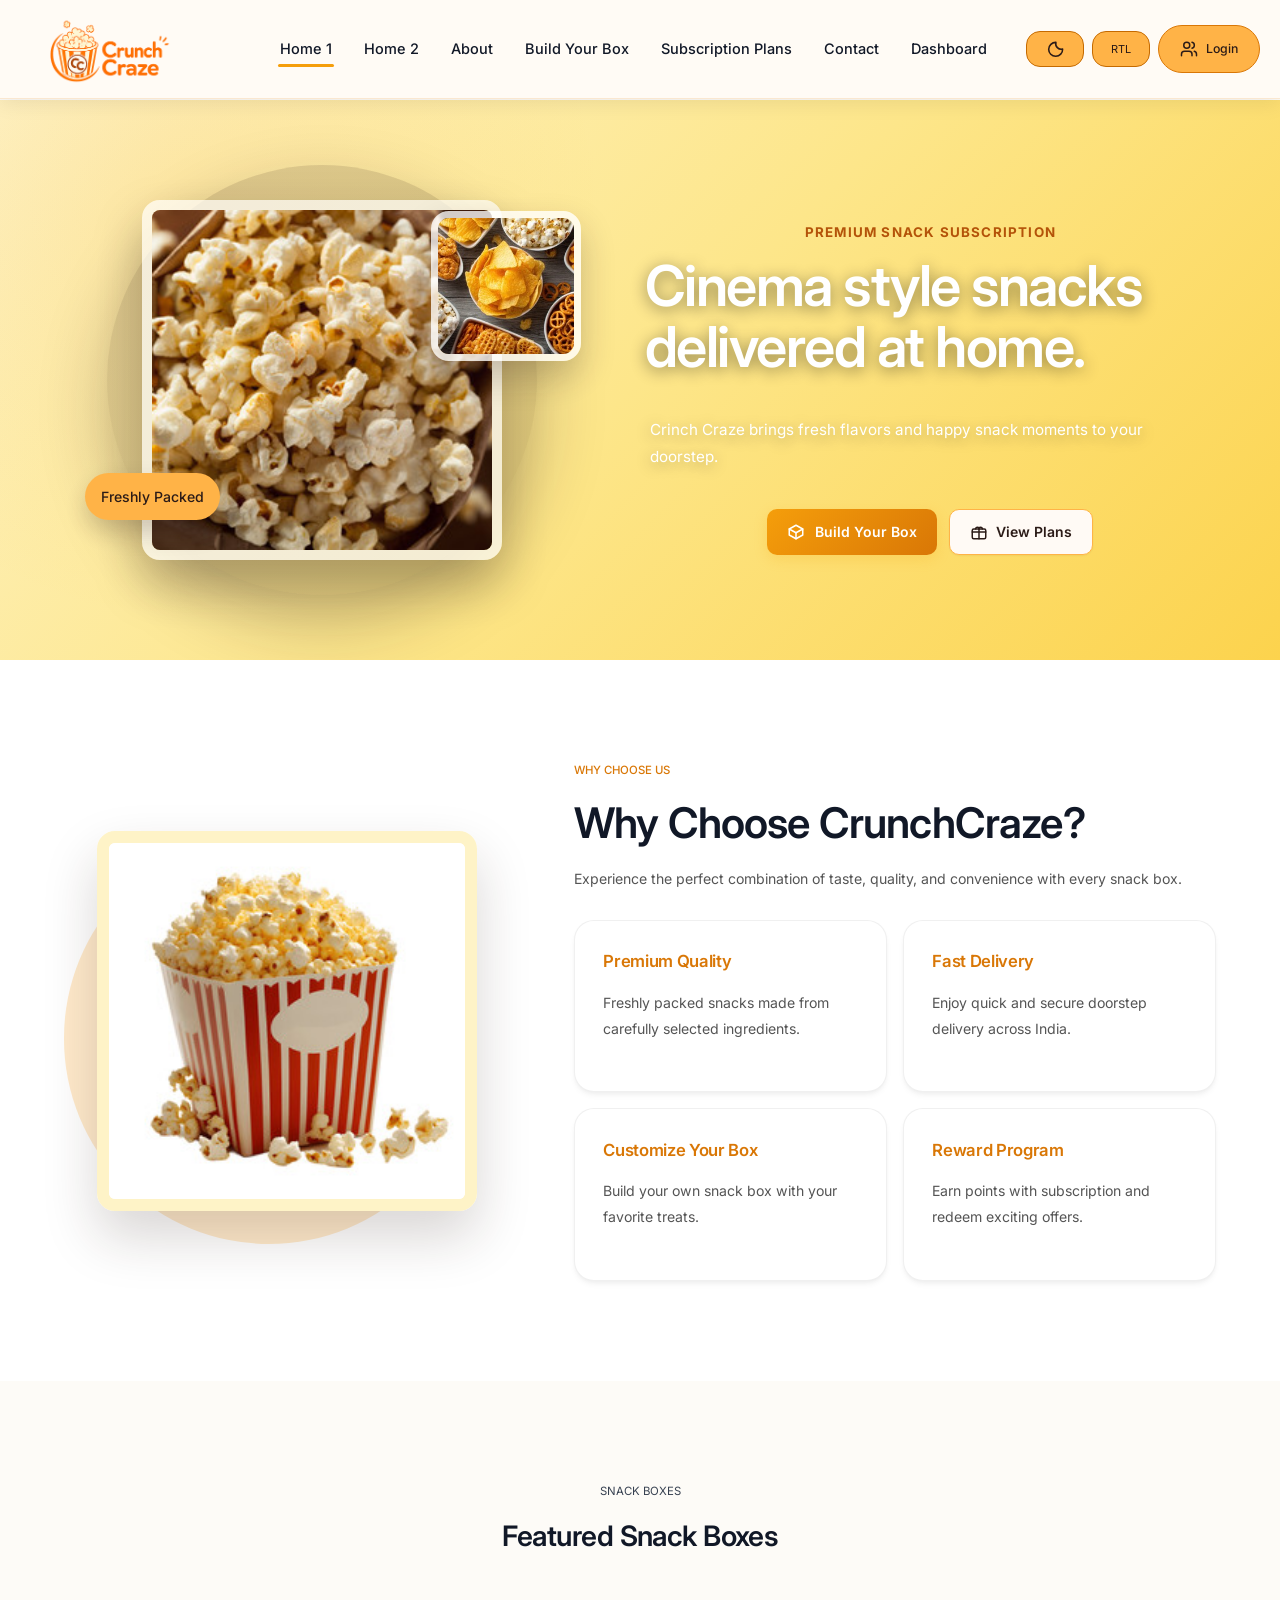
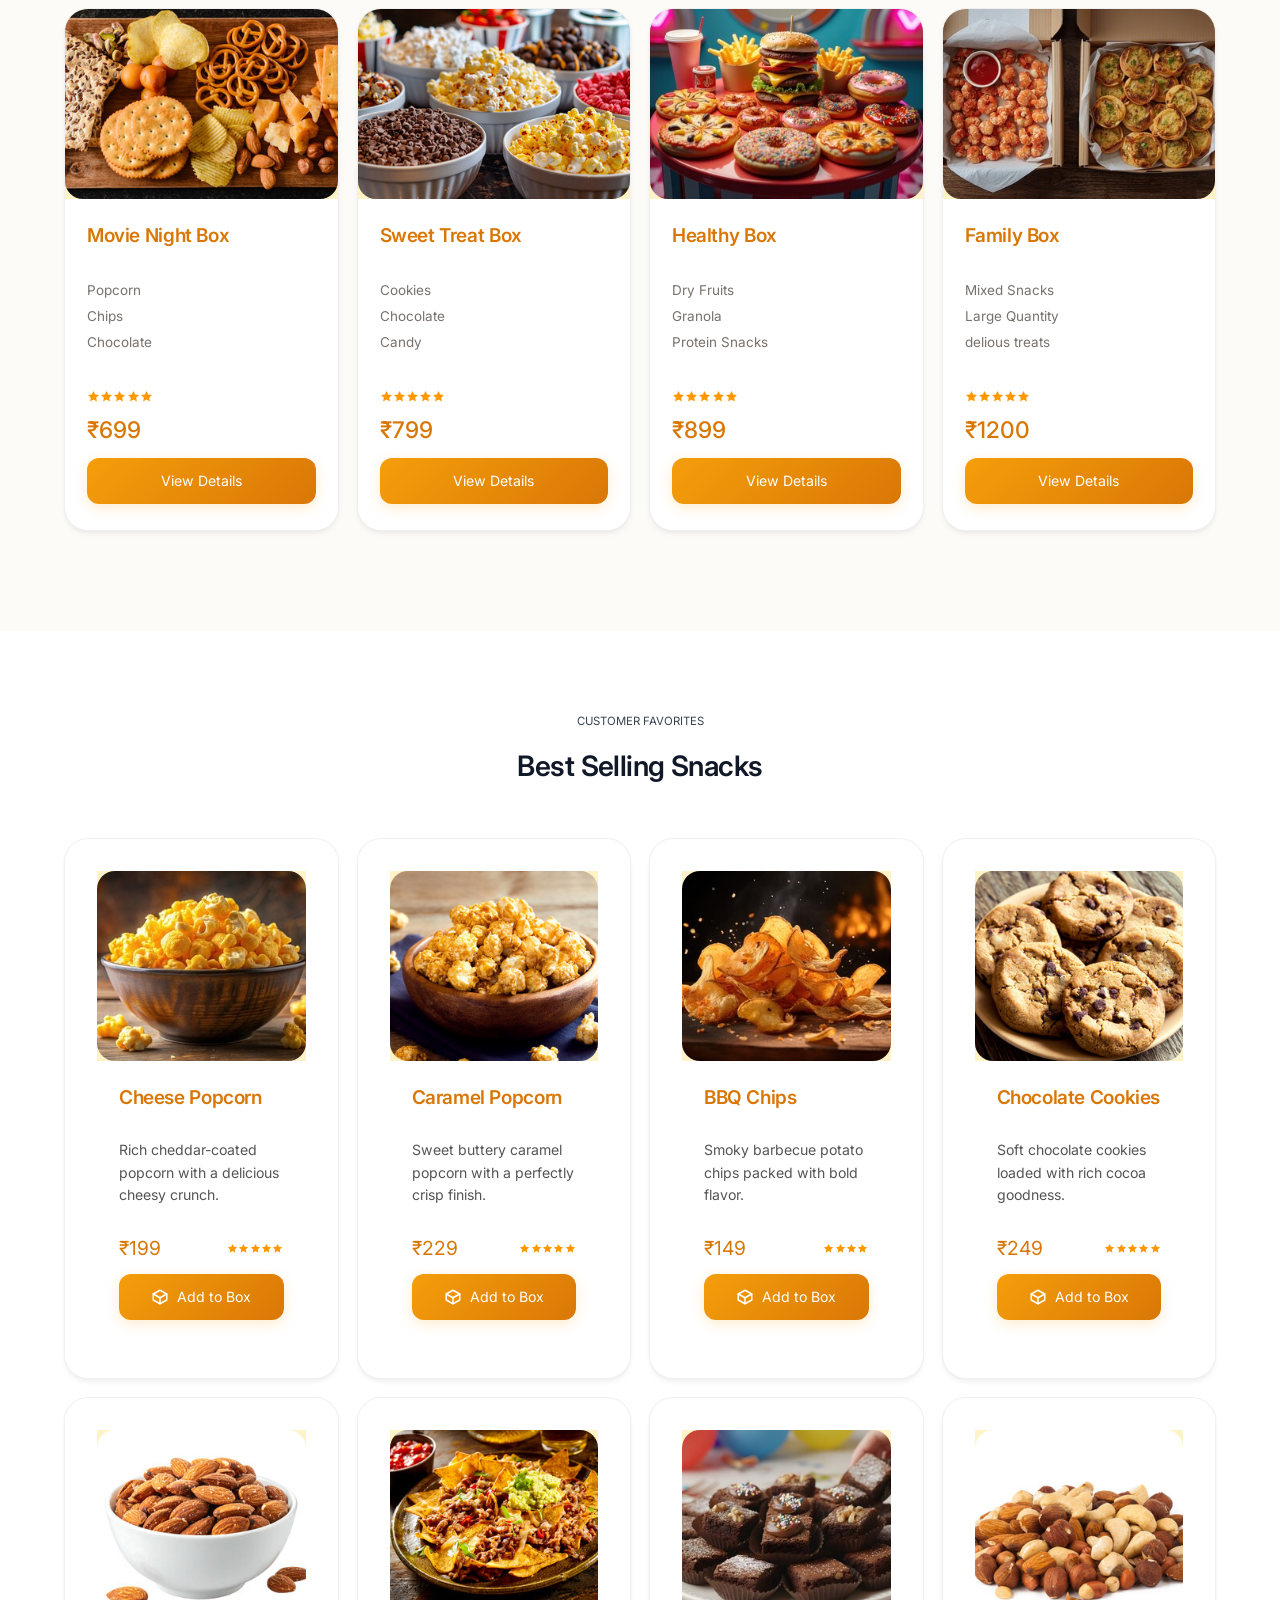
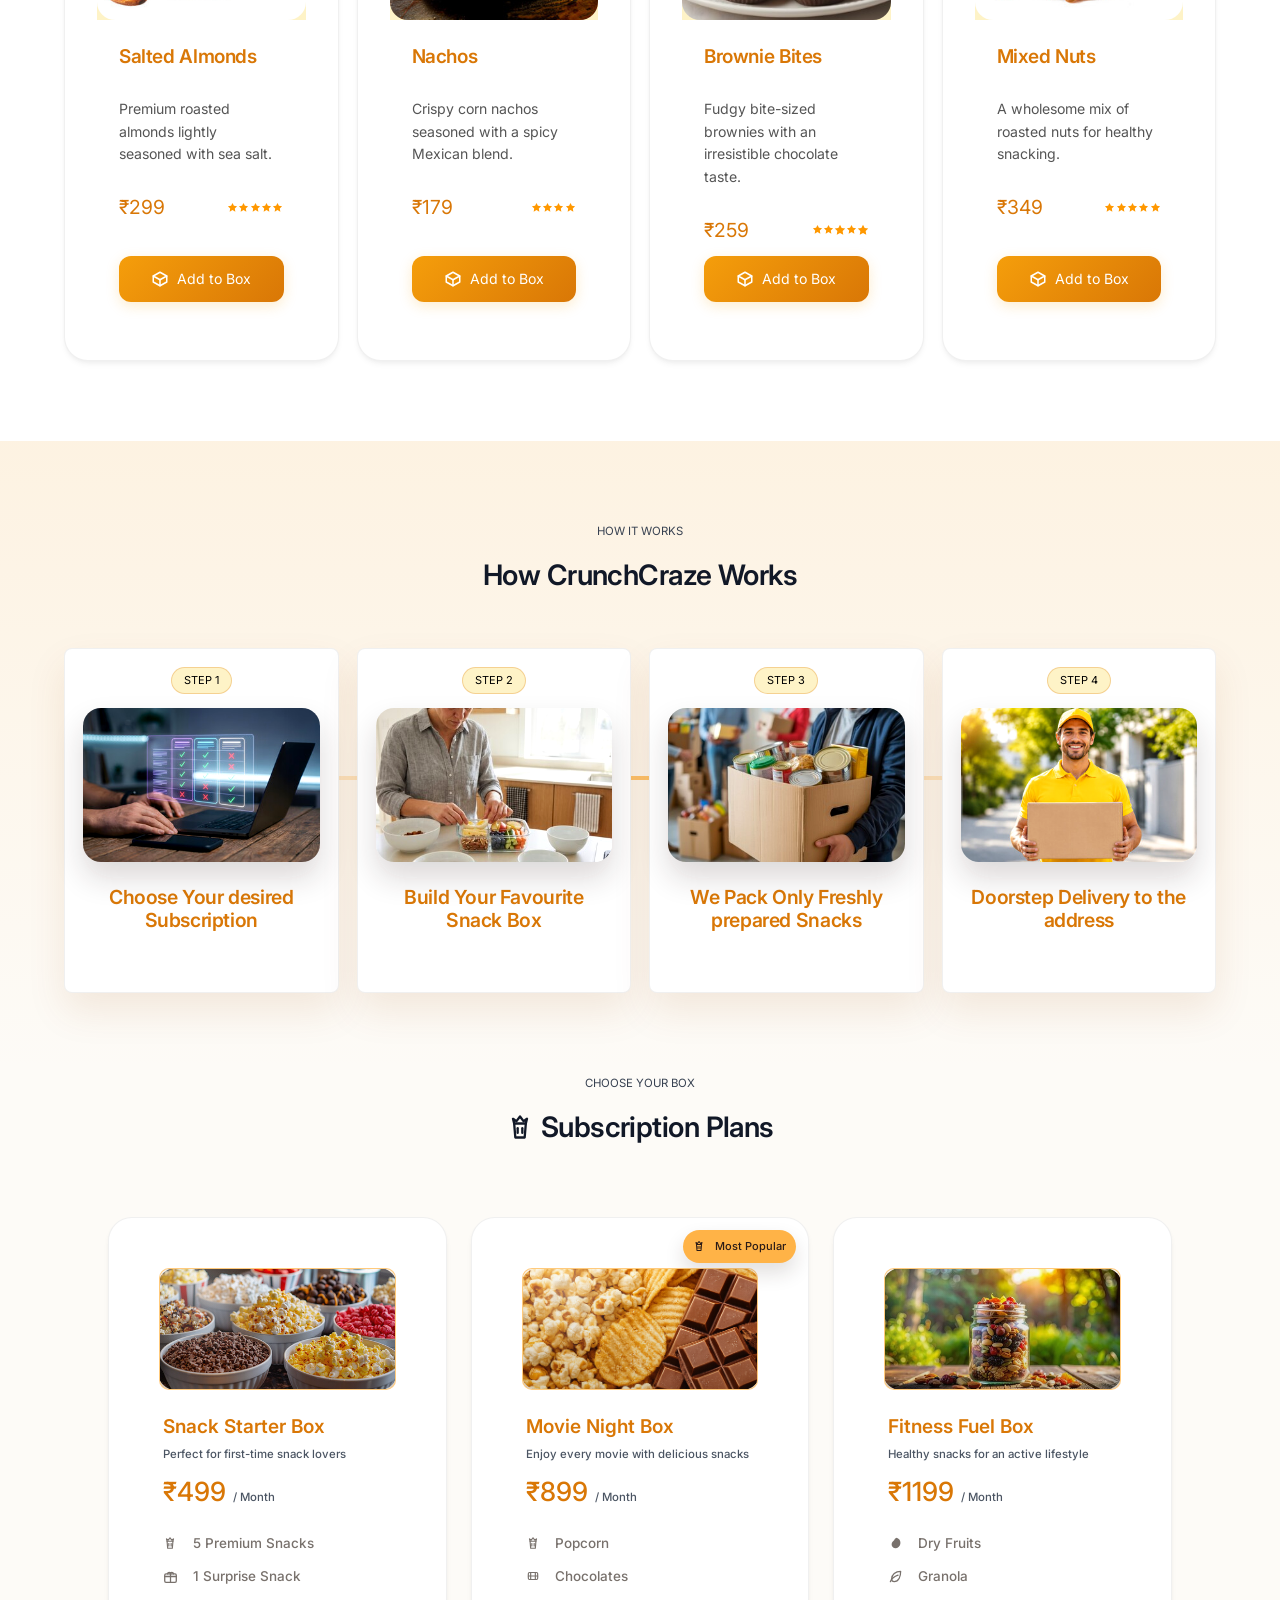
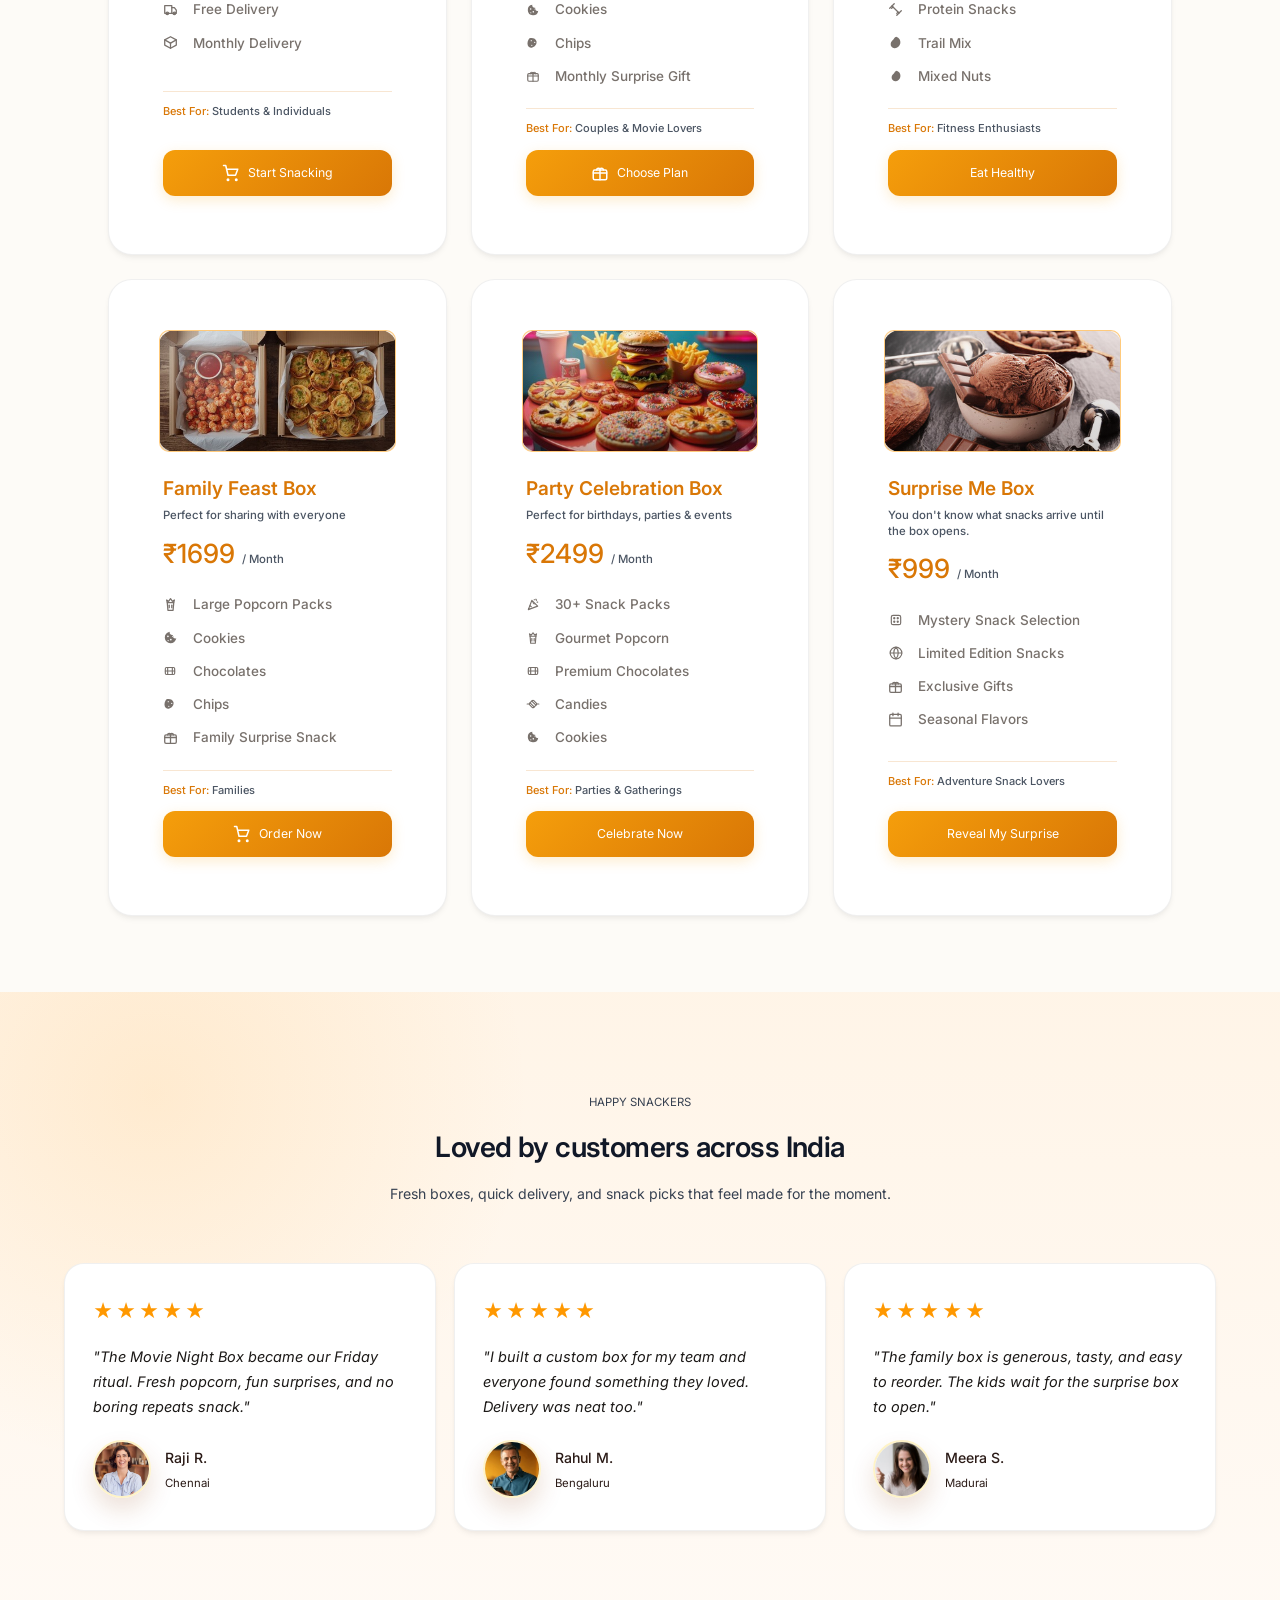
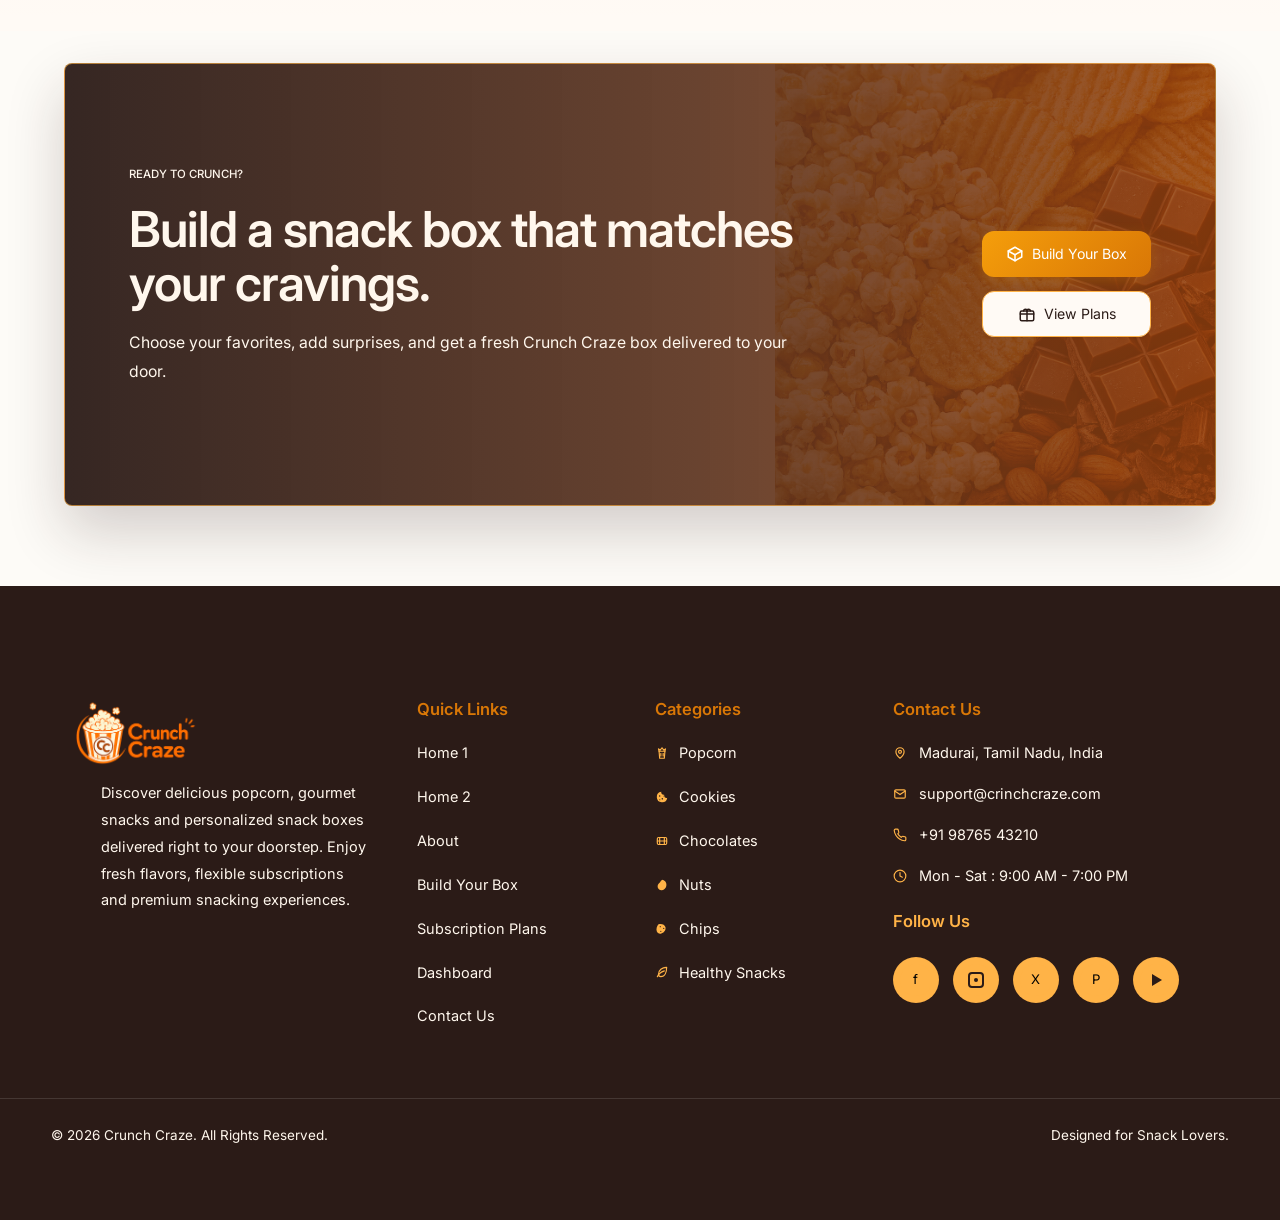
==== commit d0c88875: "fix" ====
--- a/index.html
+++ b/index.html
@@ -17,12 +17,13 @@
   <div class="page" id="top">
     <header>
       <a class="brand" href="index.html" aria-label="Crunch Craze home">
-        <img class="logo" src="image/logo.png" alt="Crinch Craze logo">
+        <img class="logo" src="image/logo.png" alt="Crunch Craze logo">
       </a>
       <div class="header-controls">
         <button class="dark-toggle" type="button" aria-label="Switch to dark mode"><i class="cc-icon cc-icon-moon"
             aria-hidden="true"></i></button>
         <button class="rtl-toggle" type="button" aria-label="Switch to RTL layout">RTL</button>
+        <a class="auth-link login-link" href="login.html"><i class="cc-icon cc-icon-users" aria-hidden="true"></i> <span>Login</span></a>
         <button class="nav-toggle" type="button" aria-label="Toggle menu" aria-expanded="false"
           aria-controls="main-nav">
           <span></span>
@@ -42,6 +43,7 @@
           <button class="dark-toggle" type="button" aria-label="Switch to dark mode"><i class="cc-icon cc-icon-moon"
               aria-hidden="true"></i></button>
           <button class="rtl-toggle" type="button" aria-label="Switch to RTL layout">RTL</button>
+          <a class="auth-link login-link" href="login.html"><i class="cc-icon cc-icon-users" aria-hidden="true"></i> <span>Login</span></a>
         </div>
       </nav>
     </header>
@@ -396,9 +398,6 @@
   </div>
 
   <div class="plan-slider-shell">
-    <a class="plan-slide-control plan-slide-prev" href="#plan-1" aria-label="Previous subscription plan">&#8592;</a>
-    <a class="plan-slide-control plan-slide-next" href="#plan-6" aria-label="Next subscription plan">&#8594;</a>
-
     <div class="plan-cards" aria-label="Swipe subscription plans">
       <article class="plan-card reveal-on-scroll" id="plan-1">
         <div class="plan-visual starter-plan" aria-hidden="true">
@@ -533,11 +532,11 @@
     <div class="home-testimonial-grid">
       <article class="home-testimonial-card reveal-on-scroll">
         <div class="stars" aria-label="5 star rating">&#9733;&#9733;&#9733;&#9733;&#9733;</div>
-        <p>"The Movie Night Box became our Friday ritual. Fresh popcorn, fun surprises, and no boring repeats."</p>
+        <p>"The Movie Night Box became our Friday ritual. Fresh popcorn, fun surprises, and no boring repeats snack."</p>
         <div class="home-testimonial-profile">
           <img src="image/user1.jpg" alt="Aishwarya R.">
           <div>
-            <strong>Aishwarya R.</strong>
+            <strong>Raji R.</strong>
             <span>Chennai</span>
           </div>
         </div>
@@ -555,7 +554,7 @@
       </article>
       <article class="home-testimonial-card reveal-on-scroll">
         <div class="stars" aria-label="5 star rating">&#9733;&#9733;&#9733;&#9733;&#9733;</div>
-        <p>"The family box is generous, tasty, and easy to reorder. The kids wait for the surprise snack to open."</p>
+        <p>"The family box is generous, tasty, and easy to reorder. The kids wait for the surprise box to open."</p>
         <div class="home-testimonial-profile">
           <img src="image/user3.jpg" alt="Meera S.">
           <div>
@@ -606,7 +605,9 @@
 
         <ul>
 
-          <li><a href="index.html">Home</a></li>
+          <li><a href="index.html">Home 1</a></li>
+
+          <li><a href="home2.html">Home 2</a></li>
 
           <li><a href="about.html">About</a></li>
 
--- a/css/style.css
+++ b/css/style.css
@@ -3076,7 +3076,7 @@
 }
 
 .subscription-hero-panel .actions {
-  justify-content: flex-start;
+  justify-content: center;
 }
 
 .subscription-image-grid {
@@ -4151,42 +4151,53 @@
   color: var(--muted);
   font-weight: 400;
   line-height: 1.55;
+  word-break: break-word;
+  overflow-wrap: break-word;
 }
 
 .contact-card a {
   color: inherit;
   text-decoration: none;
-}
+  word-break: break-word;
+  overflow-wrap: break-word;
+}
+
 
 .contact-card a:hover {
   color: var(--brand);
 }
 
 .contact-form {
-  display: grid;
+  display: flex;
+  flex-direction: column;
+  justify-content: flex-start;
   gap: 16px;
-  align-self: stretch;
+  align-self: start;
   padding: clamp(22px, 4vw, 34px);
   background: var(--bg);
 }
 
 .form-row {
-  display: grid;
-  gap: 8px;
+  display: flex;
+  flex-direction: column;
+  gap: 6px;
+  margin: 0;
 }
 
 .form-row label {
   color: var(--brand-dark);
-  font-size: 12.3px;
-  font-weight: 500;
-}
-
-.form-row input,
-.form-row textarea {
+  font-size: 12.8px;
+  font-weight: 600;
+  margin: 0;
+}
+
+.form-row input {
   width: 100%;
+  height: 46px !important;
+  min-height: 46px !important;
   border: 1px solid var(--line);
-  border-radius: 6px;
-  padding: 13px 14px;
+  border-radius: 8px !important;
+  padding: 10px 14px !important;
   color: var(--ink);
   background: var(--paper);
   font: inherit;
@@ -4196,7 +4207,18 @@
 }
 
 .form-row textarea {
+  width: 100%;
+  min-height: 120px !important;
+  border: 1px solid var(--line);
+  border-radius: 8px !important;
+  padding: 12px 14px !important;
+  color: var(--ink);
+  background: var(--paper);
+  font: inherit;
+  font-weight: 500;
+  outline: none;
   resize: vertical;
+  transition: border-color 0.22s ease, box-shadow 0.22s ease, transform 0.22s ease;
 }
 
 .form-row input:focus,
@@ -4881,8 +4903,8 @@
   gap: 0;
   padding: 0;
   background:
-    radial-gradient(circle at 16% 20%, rgba(255, 179, 71, 0.28), transparent 30%),
-    linear-gradient(135deg, var(--paper), var(--bg));
+    radial-gradient(circle at 20% 20%, rgba(255, 152, 0, 0.22), transparent 45%),
+    linear-gradient(135deg, #2b1b17 0%, #1f1411 50%, #16100d 100%);
   overflow: hidden;
   position: relative;
 }
@@ -5273,12 +5295,32 @@
 }
 
 .login-only-page .login-card h1 {
-  margin: 0 0 18px;
+  margin: 0 0 8px;
   color: #ffffff;
   font-size: clamp(24.6px, 4.4vw, 29.9px);
   line-height: 1;
   letter-spacing: 0;
 }
+
+.auth-subtitle {
+  margin: 0 0 22px;
+  font-size: 14px;
+  line-height: 1.4;
+  text-align: center;
+  color: #e2e8f0;
+  opacity: 0.85;
+}
+
+body:not(.dark-mode).login-only-page .auth-subtitle {
+  color: #7c2d12 !important;
+  opacity: 0.8;
+}
+
+body.dark-mode.login-only-page .auth-subtitle {
+  color: #e2e8f0 !important;
+  opacity: 0.85;
+}
+
 
 .login-only-page .signin-form {
   gap: 12px;
@@ -8031,6 +8073,212 @@
   width: min(100%, 1180px);
   justify-self: center;
   padding: 24px clamp(20px, 3vw, 38px) 30px;
+  position: relative;
+}
+
+/* Notification Popup & Badge Styles */
+.notification-wrapper {
+  position: relative;
+  display: inline-flex;
+}
+
+.notification-btn {
+  position: relative;
+  cursor: pointer;
+}
+
+.notification-badge {
+  position: absolute;
+  top: -5px;
+  right: -5px;
+  background: #ff5252;
+  color: #ffffff;
+  font-size: 10.5px;
+  font-weight: 700;
+  min-width: 18px;
+  height: 18px;
+  border-radius: 999px;
+  display: flex;
+  align-items: center;
+  justify-content: center;
+  padding: 0 4px;
+  border: 2px solid #ffffff;
+  box-shadow: 0 2px 6px rgba(239, 68, 68, 0.4);
+}
+
+.notification-popup {
+  position: fixed;
+  top: 92px;
+  right: 32px;
+  width: 380px;
+  max-width: calc(100vw - 32px);
+  background: #ffffff;
+  border-radius: 16px;
+  box-shadow: 0 20px 40px -10px rgba(0, 0, 0, 0.16), 0 0 0 1px rgba(0, 0, 0, 0.06);
+  z-index: 100000;
+  display: none;
+  flex-direction: column;
+  overflow: hidden;
+  animation: notificationPopupFade 0.25s cubic-bezier(0.16, 1, 0.3, 1) forwards;
+}
+
+.notification-popup.active {
+  display: flex;
+}
+
+@keyframes notificationPopupFade {
+  from {
+    opacity: 0;
+    transform: translateY(-8px) scale(0.97);
+  }
+  to {
+    opacity: 1;
+    transform: translateY(0) scale(1);
+  }
+}
+
+.notification-header {
+  display: flex;
+  align-items: center;
+  justify-content: space-between;
+  padding: 16px 20px;
+  border-bottom: 1px solid #f3f4f6;
+  background: #fafafa;
+}
+
+.notification-header h3 {
+  margin: 0;
+  font-size: 15px;
+  font-weight: 700;
+  color: #111827;
+}
+
+.mark-read-btn {
+  background: transparent;
+  border: none;
+  color: #ff7900;
+  font-size: 12.5px;
+  font-weight: 600;
+  cursor: pointer;
+  padding: 4px 8px;
+  border-radius: 6px;
+  transition: background 0.2s ease, color 0.2s ease;
+}
+
+.mark-read-btn:hover {
+  background: rgba(255, 121, 0, 0.1);
+}
+
+.notification-list {
+  max-height: 380px;
+  overflow-y: auto;
+  display: flex;
+  flex-direction: column;
+}
+
+.notification-item {
+  display: flex;
+  gap: 14px;
+  padding: 14px 18px;
+  border-bottom: 1px solid #f3f4f6;
+  cursor: pointer;
+  transition: background-color 0.2s ease;
+  text-decoration: none;
+  color: inherit;
+}
+
+.notification-item:last-child {
+  border-bottom: none;
+}
+
+.notification-item:hover {
+  background: #fff8f5;
+}
+
+.notification-item.unread {
+  background: #fff5ed;
+}
+
+.notification-icon {
+  width: 38px;
+  height: 38px;
+  border-radius: 50%;
+  background: rgba(255, 121, 0, 0.12);
+  color: #ff7900;
+  display: flex;
+  align-items: center;
+  justify-content: center;
+  flex-shrink: 0;
+  font-size: 16px;
+}
+
+.notification-content {
+  flex: 1;
+  min-width: 0;
+}
+
+.notification-content h4 {
+  margin: 0 0 3px;
+  font-size: 13.5px;
+  font-weight: 600;
+  color: #1f2937;
+  line-height: 1.3;
+}
+
+.notification-content p {
+  margin: 0 0 5px;
+  font-size: 12.5px;
+  color: #6b7280;
+  line-height: 1.4;
+}
+
+.notification-content span {
+  font-size: 11px;
+  color: #9ca3af;
+  font-weight: 500;
+}
+
+/* Dark mode notification popup overrides */
+body.dark-mode .notification-popup {
+  background: #1f2937;
+  box-shadow: 0 20px 40px -10px rgba(0, 0, 0, 0.5), 0 0 0 1px rgba(255, 255, 255, 0.1);
+}
+
+body.dark-mode .notification-header {
+  background: #111827;
+  border-bottom-color: #374151;
+}
+
+body.dark-mode .notification-header h3 {
+  color: #f9fafc;
+}
+
+body.dark-mode .notification-item {
+  border-bottom-color: #374151;
+}
+
+body.dark-mode .notification-item:hover {
+  background: rgba(255, 255, 255, 0.04);
+}
+
+body.dark-mode .notification-item.unread {
+  background: rgba(255, 121, 0, 0.12);
+}
+
+body.dark-mode .notification-content h4 {
+  color: #f3f4f6;
+}
+
+body.dark-mode .notification-content p {
+  color: #9ca3af;
+}
+
+body.dark-mode .notification-content span {
+  color: #6b7280;
+}
+
+body.dark-mode .notification-badge {
+  border-color: #1f2937;
 }
 
 .dashboard-topbar {
@@ -10227,11 +10475,13 @@
   }
 
   .contact-grid {
-    grid-template-columns: minmax(280px, 0.8fr) minmax(360px, 1.2fr);
+    grid-template-columns: 1fr;
+    gap: 32px;
   }
 
   .contact-info {
-    grid-template-columns: 1fr;
+    grid-template-columns: repeat(2, minmax(0, 1fr));
+    gap: 16px;
   }
 
   .contact-card {
@@ -10589,30 +10839,29 @@
 
   .reward-grid,
   .blog-grid {
-    grid-template-columns: repeat(2, minmax(0, 1fr));
-  }
-
-  .reward-grid {
-    gap: 1px;
-    background: rgba(255, 179, 71, 0.46);
-  }
-
-  .reward-card {
-    border-right: 0;
+    grid-template-columns: minmax(0, 1.25fr) minmax(270px, 1fr);
+    gap: 18px;
+    align-items: stretch;
   }
 
   .blog-card:first-child {
-    grid-column: span 2;
-    min-height: 360px;
+    grid-column: 1;
+    grid-row: span 3;
+    min-height: 480px;
   }
 
   .blog-card:not(:first-child) {
-    grid-template-columns: 1fr;
+    grid-column: 2;
+    grid-template-columns: 38% 1fr;
+    min-height: 148px;
   }
 
   .blog-card:not(:first-child) img {
-    height: 170px;
-  }
+    height: 100%;
+    min-height: 100%;
+    position: static;
+  }
+
 
   .reward-card,
   .blog-card {
@@ -10797,19 +11046,27 @@
   .why-choose {
     grid-template-columns: 1fr;
     padding-top: 46px;
+    gap: clamp(36px, 6vw, 60px);
   }
 
   .why-image {
-    min-height: 300px;
+    min-height: auto;
+    width: min(100%, 360px);
+    margin-bottom: 24px;
     order: 1;
+  }
+
+  .why-image::before {
+    width: min(88%, 310px);
+    transform: translate(-10px, 10px);
+  }
+
+  .why-image img {
+    width: min(80%, 280px);
   }
 
   .why-content {
     order: 2;
-  }
-
-  .why-image img {
-    width: min(78%, 300px);
   }
 
   .why-cards {
@@ -11586,128 +11843,235 @@
   }
 }
 
-body.login-only-page {
+/* =========================================================
+   AUTHENTICATION PAGES: LIGHT & DARK MODE THEME STYLES
+   ========================================================= */
+
+/* --- 1. LIGHT MODE (Default) --- */
+body.login-only-page,
+body.signin-auth-page,
+body.login-auth-page {
   background:
-    linear-gradient(135deg, rgba(15, 23, 42, 0.72), rgba(124, 45, 18, 0.42)),
-    url("../image/a1.jpg") center / cover fixed,
-    #f8fafc !important;
+    radial-gradient(circle at 15% 20%, rgba(255, 152, 0, 0.16), transparent 45%),
+    radial-gradient(circle at 85% 80%, rgba(217, 119, 6, 0.12), transparent 40%),
+    linear-gradient(135deg, #fffaf5 0%, #ffedd5 50%, #fef3c7 100%) !important;
+  color: #1f1f1f !important;
   padding-top: 0 !important;
-}
-
-body.signin-auth-page {
-  background:
-    linear-gradient(135deg, rgba(15, 23, 42, 0.74), rgba(124, 45, 18, 0.44)),
-    url("../image/a4.png") center / cover fixed,
-    #f8fafc !important;
 }
 
 .login-only-page .login-page {
   min-height: 100vh;
   grid-template-columns: 1fr;
   place-items: center;
-  padding: clamp(22px, 5vw, 46px) 18px;
+  padding: clamp(60px, 8vw, 80px) 18px clamp(22px, 5vw, 46px);
   background:
-    radial-gradient(circle at 50% 42%, rgba(255, 179, 71, 0.18), transparent 34%),
-    rgba(255, 255, 255, 0.08);
-  backdrop-filter: blur(1px);
-}
-
-.login-only-page .login-card {
-  width: min(100%, 336px);
-  padding: 28px 22px 24px;
-  border-radius: 16px;
-  color: #f8fafc;
+    radial-gradient(circle at 15% 20%, rgba(255, 152, 0, 0.16), transparent 45%),
+    radial-gradient(circle at 85% 80%, rgba(217, 119, 6, 0.12), transparent 40%),
+    linear-gradient(135deg, #fffaf5 0%, #ffedd5 50%, #fef3c7 100%) !important;
+  backdrop-filter: none;
+}
+
+/* Light Mode Card */
+body:not(.dark-mode).login-only-page .login-card,
+body:not(.dark-mode).login-only-page .auth-card {
+  color: #1f1f1f !important;
+  background: #ffffff !important;
+  border: 1px solid #fed7aa !important;
+  box-shadow: 0 24px 60px rgba(146, 64, 14, 0.12) !important;
+}
+
+body:not(.dark-mode).login-only-page .login-card h1,
+body:not(.dark-mode).login-only-page .auth-card h1 {
+  color: #7c2d12 !important;
+}
+
+body:not(.dark-mode).login-only-page .login-brand .brand-name {
+  color: #7c2d12 !important;
+}
+
+body:not(.dark-mode).login-only-page .login-brand .brand-tag {
+  color: #92400e !important;
+}
+
+body:not(.dark-mode).login-only-page .signin-form input {
+  background: #fff7ed !important;
+  border: 1px solid #fed7aa !important;
+  color: #1f1f1f !important;
+}
+
+body:not(.dark-mode).login-only-page .signin-form input::placeholder {
+  color: #9a3412 !important;
+  opacity: 0.65;
+}
+
+body:not(.dark-mode).login-only-page .password-field button {
+  color: #9a3412 !important;
+}
+
+body:not(.dark-mode).login-only-page .remember-option span,
+body:not(.dark-mode).login-only-page .auth-divider,
+body:not(.dark-mode).login-only-page .signup-note {
+  color: #451a03 !important;
+}
+
+body:not(.dark-mode).login-only-page .remember-option a,
+body:not(.dark-mode).login-only-page .signup-note a,
+body:not(.dark-mode).login-only-page .login-options a {
+  color: #d97706 !important;
+}
+
+body:not(.dark-mode).login-only-page .auth-social a {
+  background: #fff7ed !important;
+  border: 1px solid #fed7aa !important;
+  color: #9a3412 !important;
+}
+
+body:not(.dark-mode).login-only-page .auth-social a:hover {
+  background: #ffedd5 !important;
+  color: #7c2d12 !important;
+}
+
+.login-only-page .login-page .page-tools,
+.login-page .page-tools {
+  position: absolute !important;
+  top: clamp(8px, 2vw, 16px) !important;
+  right: clamp(10px, 2.5vw, 20px) !important;
+  left: auto !important;
+  z-index: 10 !important;
+  width: auto !important;
+  max-width: max-content !important;
+}
+
+[dir="rtl"] .login-only-page .login-page .page-tools,
+[dir="rtl"] .login-page .page-tools {
+  right: auto !important;
+  left: clamp(14px, 3vw, 24px) !important;
+}
+
+body:not(.dark-mode).login-only-page .login-page .page-tools {
+  background: #ffffff !important;
+  border-color: #fed7aa !important;
+  box-shadow: 0 4px 14px rgba(146, 64, 14, 0.12) !important;
+}
+
+body:not(.dark-mode).login-only-page .login-page .page-tools .dark-toggle,
+body:not(.dark-mode).login-only-page .login-page .page-tools .rtl-toggle {
+  color: #2B1B17 !important;
+  background: #ffb347 !important;
+  border: 1.5px solid #c56a00 !important;
+  border-radius: 50% !important;
+  width: 42px !important;
+  height: 42px !important;
+  min-width: 42px !important;
+  min-height: 42px !important;
+  padding: 0 !important;
+  display: inline-flex !important;
+  align-items: center !important;
+  justify-content: center !important;
+}
+
+
+
+/* --- 2. DARK MODE --- */
+body.dark-mode.login-only-page,
+body.dark-mode.signin-auth-page,
+body.dark-mode.login-auth-page {
   background:
-    radial-gradient(circle at 18% 92%, rgba(255, 152, 0, 0.18), transparent 38%),
-    linear-gradient(180deg, #3b2418, #2B1B17 62%, #1c100c);
-  box-shadow: 0 28px 70px rgba(43, 27, 23, 0.38);
-}
-
-.login-only-page ::selection {
-  color: #2B1B17;
-  background: #FFB347;
-}
-
-.login-only-page .register-card {
-  width: min(100%, 314px);
-  padding: 24px 20px 22px;
-}
-
-.login-only-page .login-brand {
-  display: inline-flex;
-  align-items: center;
-  justify-content: center;
-  gap: 12px;
-  margin: 0 auto 8px;
-  text-align: left;
-}
-
-.login-only-page .login-brand .logo {
-  width: 72px;
-  height: 62px;
-}
-
-.login-only-page .login-brand .brand-name {
-  color: #ffffff;
-  font-size: 15.8px;
-}
-
-.login-only-page .login-brand .brand-tag {
-  color: #fed7aa;
-  font-size: 11px;
-  line-height: 1.25;
-}
-
-.login-only-page .login-options {
-  align-items: center;
-  flex-direction: row;
-}
-
-.login-only-page .login-page .page-tools {
-  top: clamp(14px, 3vw, 24px);
-  right: clamp(14px, 3vw, 24px);
-  left: auto;
-  padding: 7px;
-  background: rgba(43, 27, 23, 0.72);
-  border-color: rgba(255, 179, 71, 0.48);
-}
-
-[dir="rtl"] .login-only-page .login-page .page-tools {
-  left: clamp(14px, 3vw, 24px);
-  right: auto;
-}
-
-body.dark-mode.login-only-page {
-  background:
-    linear-gradient(135deg, rgba(2, 6, 23, 0.86), rgba(15, 23, 42, 0.7)),
-    url("../image/a1.jpg") center / cover fixed,
-    #020617;
-}
-
-body.dark-mode.signin-auth-page {
-  background:
-    linear-gradient(135deg, rgba(2, 6, 23, 0.88), rgba(15, 23, 42, 0.72)),
-    url("../image/a4.png") center / cover fixed,
-    #020617;
+    radial-gradient(circle at 15% 20%, rgba(255, 152, 0, 0.18), transparent 45%),
+    radial-gradient(circle at 85% 80%, rgba(56, 189, 248, 0.14), transparent 40%),
+    linear-gradient(135deg, #18110d 0%, #120d0a 50%, #0a0705 100%) !important;
+  color: #fff7ed !important;
 }
 
 body.dark-mode.login-only-page .login-page {
   background:
-    radial-gradient(circle at 50% 42%, rgba(56, 189, 248, 0.16), transparent 34%),
-    rgba(2, 6, 23, 0.28);
-}
-
-body.dark-mode.login-only-page .login-card {
+    radial-gradient(circle at 15% 20%, rgba(255, 152, 0, 0.18), transparent 45%),
+    radial-gradient(circle at 85% 80%, rgba(56, 189, 248, 0.14), transparent 40%),
+    linear-gradient(135deg, #18110d 0%, #120d0a 50%, #0a0705 100%) !important;
+}
+
+body.dark-mode.login-only-page .login-card,
+body.dark-mode.login-only-page .auth-card {
+  color: #fff7ed !important;
   background:
-    radial-gradient(circle at 18% 92%, rgba(56, 189, 248, 0.16), transparent 38%),
-    linear-gradient(180deg, #172033, #0f172a 62%, #020617);
-  box-shadow: 0 28px 70px rgba(2, 6, 23, 0.54);
+    radial-gradient(circle at 18% 0%, rgba(255, 179, 71, 0.14), transparent 34%),
+    rgba(27, 18, 14, 0.94) !important;
+  border: 1px solid rgba(255, 179, 71, 0.34) !important;
+  box-shadow: 0 30px 80px rgba(0, 0, 0, 0.54) !important;
+}
+
+body.dark-mode.login-only-page .login-card h1,
+body.dark-mode.login-only-page .auth-card h1 {
+  color: #ffffff !important;
+}
+
+body.dark-mode.login-only-page .login-brand .brand-name {
+  color: #ffffff !important;
+}
+
+body.dark-mode.login-only-page .login-brand .brand-tag {
+  color: #fed7aa !important;
+}
+
+body.dark-mode.login-only-page .signin-form input {
+  background: #120d0a !important;
+  border: 1px solid rgba(255, 179, 71, 0.3) !important;
+  color: #ffffff !important;
+}
+
+body.dark-mode.login-only-page .signin-form input::placeholder {
+  color: #d6cfc7 !important;
+  opacity: 0.7;
+}
+
+body.dark-mode.login-only-page .password-field button {
+  color: #ffb347 !important;
+}
+
+body.dark-mode.login-only-page .remember-option span,
+body.dark-mode.login-only-page .auth-divider,
+body.dark-mode.login-only-page .signup-note {
+  color: #e2e8f0 !important;
+}
+
+body.dark-mode.login-only-page .remember-option a,
+body.dark-mode.login-only-page .signup-note a,
+body.dark-mode.login-only-page .login-options a {
+  color: #ffb347 !important;
+}
+
+body.dark-mode.login-only-page .auth-social a {
+  background: rgba(255, 255, 255, 0.08) !important;
+  border: 1px solid rgba(255, 179, 71, 0.3) !important;
+  color: #ffb347 !important;
+}
+
+body.dark-mode.login-only-page .auth-social a:hover {
+  background: rgba(255, 179, 71, 0.22) !important;
+  color: #ffffff !important;
 }
 
 body.dark-mode.login-only-page .login-page .page-tools {
-  background: rgba(2, 6, 23, 0.82);
-  border-color: rgba(56, 189, 248, 0.42);
-}
+  background: rgba(27, 18, 14, 0.9) !important;
+  border-color: rgba(255, 179, 71, 0.42) !important;
+}
+
+body.dark-mode.login-only-page .login-page .page-tools .dark-toggle,
+body.dark-mode.login-only-page .login-page .page-tools .rtl-toggle {
+  color: #2B1B17 !important;
+  background: #ffb347 !important;
+  border: 1.5px solid #c56a00 !important;
+  border-radius: 50% !important;
+  width: 42px !important;
+  height: 42px !important;
+  min-width: 42px !important;
+  min-height: 42px !important;
+  padding: 0 !important;
+  display: inline-flex !important;
+  align-items: center !important;
+  justify-content: center !important;
+}
+
 
 @media (max-width: 1100px) {
   .header-controls .auth-link {
@@ -13936,7 +14300,7 @@
   display: inline-flex;
   align-items: center;
   justify-content: center;
-  min-width: 220px;
+  /* min-width: 220px; */
   /* தேவைக்கு ஏற்ற மாதிரி 220-250px வைக்கலாம் */
   padding: 14px 28px;
 }
@@ -15148,16 +15512,24 @@
 }
 
 .category-wheel {
-  grid-template-columns: repeat(7, minmax(118px, 1fr)) !important;
+  display: flex !important;
+  flex-wrap: wrap !important;
+  justify-content: center !important;
+  align-items: center !important;
   gap: clamp(14px, 2vw, 22px) !important;
+  max-width: 1220px !important;
+  margin: 0 auto !important;
 }
 
 .category-circle {
   display: grid !important;
   place-items: center !important;
-  min-height: 160px !important;
+  flex: 0 1 clamp(130px, 15vw, 156px) !important;
+  width: clamp(130px, 15vw, 156px) !important;
+  aspect-ratio: 1 !important;
   padding: 18px !important;
 }
+
 
 .category-circle::after {
   background: linear-gradient(180deg, rgba(0, 0, 0, 0.26), rgba(0, 0, 0, 0.62)) !important;
@@ -15316,8 +15688,11 @@
   }
 
   .category-wheel {
-    grid-template-columns: repeat(4, minmax(118px, 1fr)) !important;
-  }
+    display: flex !important;
+    flex-wrap: wrap !important;
+    justify-content: center !important;
+  }
+
 }
 
 @media (max-width: 760px) {
@@ -15329,8 +15704,11 @@
   }
 
   .category-wheel {
-    grid-template-columns: repeat(2, minmax(118px, 1fr)) !important;
-  }
+    display: flex !important;
+    flex-wrap: wrap !important;
+    justify-content: center !important;
+  }
+
 
   .sustainability-points {
     grid-template-columns: 1fr !important;
@@ -16285,12 +16663,12 @@
 }
 
 .builder-hero-copy {
-  color: #111827 !important;
+  color: #ffffff !important;
 }
 
 .builder-hero-copy .section-kicker {
-  color: #7c2d12 !important;
-  font-weight: 500 !important;
+  color: #FFB347 !important;
+  font-weight: 700 !important;
 }
 
 .builder-hero-copy h1 {
@@ -16301,8 +16679,9 @@
 }
 
 .builder-hero-copy p {
-  color: #1f2937 !important;
-  font-weight: 500 !important;
+  color: #F8FAFC !important;
+  font-weight: 400 !important;
+  text-shadow: 0 2px 8px rgba(0, 0, 0, 0.45) !important;
 }
 
 .builder-hero-actions .button.primary,
@@ -16986,7 +17365,7 @@
 }
 
 .subscription-hero-panel .actions {
-  justify-content: flex-start !important;
+  justify-content: center !important;
 }
 
 .subscription-image-grid {
@@ -17423,8 +17802,11 @@
   justify-content: flex-start !important;
 }
 
-.builder-product-grid {
-  grid-template-columns: repeat(auto-fit, minmax(220px, 1fr)) !important;
+.builder-product-grid,
+.recommend-grid {
+  display: flex !important;
+  flex-wrap: wrap !important;
+  justify-content: center !important;
   gap: 20px !important;
   width: min(100% - 32px, 1220px) !important;
   max-width: 1220px !important;
@@ -17433,10 +17815,14 @@
   overflow: visible !important;
 }
 
-.builder-product-card {
+.builder-product-card,
+.recommend-grid article {
+  flex: 0 1 clamp(230px, 28vw, 270px) !important;
+  width: clamp(230px, 28vw, 270px) !important;
   min-width: 0 !important;
   overflow: hidden !important;
 }
+
 
 .builder-product-body {
   grid-template-rows: auto minmax(42px, auto) auto auto auto auto !important;
@@ -17490,10 +17876,19 @@
     width: 100% !important;
   }
 
-  .builder-product-grid {
+  .builder-product-grid,
+  .recommend-grid {
     width: min(100% - 28px, 420px) !important;
-    grid-template-columns: 1fr !important;
-  }
+    justify-content: center !important;
+  }
+
+  .builder-product-card,
+  .recommend-grid article {
+    flex: 1 1 100% !important;
+    width: 100% !important;
+    max-width: 100% !important;
+  }
+
 }
 
 /* Final light/dark readability pass for headings, menus, and auth screens. */
@@ -18118,24 +18513,42 @@
 }
 
 /* ==========================================
-   iPad Mini Blog Grid Center Last Card
+   Blog Grid Correct 2-Column Placement Fix
 ========================================== */
 
-@media (min-width:768px) and (max-width:1024px) {
-
+@media (min-width: 768px) {
   .blog-grid {
-    display: grid;
-    grid-template-columns: repeat(2, 1fr);
-    gap: 18px;
+    display: grid !important;
+    grid-template-columns: minmax(0, 1.25fr) minmax(270px, 1fr) !important;
+    gap: 18px !important;
+    align-items: stretch !important;
+  }
+
+  .blog-card:first-child {
+    grid-column: 1 !important;
+    grid-row: span 3 !important;
+    min-height: 480px !important;
+    width: 100% !important;
+    justify-self: stretch !important;
+  }
+
+  .blog-card:not(:first-child) {
+    grid-column: 2 !important;
+    grid-template-columns: 38% 1fr !important;
+    min-height: 148px !important;
+    width: 100% !important;
+    justify-self: stretch !important;
   }
 
   .blog-card:last-child {
-    grid-column: 1 / -1;
-    justify-self: center;
-    width: min(100%, 360px);
-  }
-
-}
+    grid-column: 2 !important;
+    grid-row: 3 !important;
+    width: 100% !important;
+    justify-self: stretch !important;
+    margin: 0 !important;
+  }
+}
+
 
 /* ==========================================
    Build Your Box - Delivery Grid iPad Fix
@@ -18997,9 +19410,7 @@
   border-color: #FFB347 !important;
 }
 
-body.dark-mode :is(.builder-hero,
-  .subscription-hero-panel,
-  .surprise-box-panel,
+body.dark-mode :is(.surprise-box-panel,
   .about-vision,
   .vision-panel,
   .about-sustainability,
@@ -19011,16 +19422,6 @@
   text-shadow: none !important;
 }
 
-body.dark-mode :is(.builder-hero, .subscription-hero-panel)::before {
-  display: none !important;
-  content: none !important;
-}
-
-body.dark-mode .builder-hero {
-  background-color: #ddb07d !important;
-}
-
-
 body.dark-mode .surprise-box-panel,
 body.dark-mode .about-vision,
 body.dark-mode .vision-panel,
@@ -19035,9 +19436,7 @@
   border-color: #fed7aa !important;
 }
 
-body.dark-mode :is(.builder-hero,
-  .subscription-hero-panel,
-  .surprise-box-panel,
+body.dark-mode :is(.surprise-box-panel,
   .about-vision,
   .vision-panel,
   .about-sustainability,
@@ -21324,9 +21723,12 @@
   }
 
   .plan-card {
-    width: 100%;
-    min-width: 100%;
-    max-width: 100%;
+     width: 100% !important;
+    min-width: 100% !important;
+    max-width: 100% !important;
+    flex: 1 1 auto !important;
+    flex-basis: auto !important;
+    height: auto !important;
     margin: 0;
     scroll-snap-align: unset;
   }
@@ -21699,7 +22101,8 @@
     justify-content: flex-start !important;
   }
 
-  .page-tools {
+  .dashboard-actions .page-tools,
+  .dashboard-sidebar .page-tools {
     width: 100% !important;
     display: flex !important;
     justify-content: flex-start !important;
@@ -21718,7 +22121,8 @@
 /* Mobile - Settings & Notification Same Size */
 @media (max-width: 768px) {
 
-  .page-tools {
+  .dashboard-actions .page-tools,
+  .dashboard-sidebar .page-tools {
     display: flex !important;
     align-items: center !important;
     justify-content: flex-start !important;
@@ -22360,8 +22764,7 @@
 .why-card,
 .dashboard-panel,
 .contact-card,
-.testimonial-card,
-.blog-card {
+.testimonial-card {
 
   padding: 32px !important;
 
@@ -22706,13 +23109,10 @@
   }
 }
 
-/* Authentication dark theme background image repair */
-body.login-only-page.dark-mode {
-  background:
-    linear-gradient(180deg, rgba(18, 13, 10, 0.78), rgba(18, 13, 10, 0.94)),
-    radial-gradient(circle at 50% 12%, rgba(255, 179, 71, 0.22), transparent 34%),
-    url("../image/a5.png") center / cover fixed no-repeat,
-    #120d0a !important;
+/* Authentication dark theme background image repair — per-page image preservation */
+body.login-only-page.dark-mode,
+body.signin-auth-page.dark-mode {
+  background: linear-gradient(180deg, #18110d, #120d0a) !important;
 }
 
 body.login-only-page.dark-mode .login-page {
@@ -22769,31 +23169,17 @@
   -webkit-text-fill-color: #FFB347 !important;
 }
 
-/* Home2 testimonial and auth page final dark-mode visibility repair */
-html body.login-only-page.dark-mode,
-html body.login-auth-page.dark-mode,
-html body.signin-auth-page.dark-mode {
-  background: #120d0a !important;
-}
-
-html body.login-only-page.dark-mode .login-page {
-  position: relative !important;
-  isolation: isolate !important;
-  background:
-    linear-gradient(180deg, rgba(18, 13, 10, 0.62), rgba(18, 13, 10, 0.9)),
-    url("../image/a5.png") center / cover no-repeat !important;
-}
-
-html body.login-only-page.dark-mode .login-page::before {
-  content: "" !important;
-  position: fixed !important;
-  inset: 0 !important;
-  z-index: -1 !important;
-  background:
-    linear-gradient(180deg, rgba(18, 13, 10, 0.48), rgba(18, 13, 10, 0.84)),
-    url("../image/a5.png") center / cover no-repeat !important;
-  opacity: 1 !important;
-  pointer-events: none !important;
+/* Dark-mode auth pages: preserve the SAME background image as light mode,
+   only darken the overlay gradient. login.html uses a1.jpg, signin.html uses a4.png */
+
+html body.login-only-page.dark-mode .login-page,
+html body.signin-auth-page.dark-mode .login-page {
+  background: transparent !important;
+}
+
+html body.login-only-page.dark-mode .login-page::before,
+html body.signin-auth-page.dark-mode .login-page::before {
+  display: none !important;
 }
 
 html body.login-only-page.dark-mode .login-card,
@@ -23964,7 +24350,7 @@
 
 /* Main content starts below fixed topbar */
 body.dashboard-body .dashboard-main {
-  padding-top: 110px !important;
+  padding-top: 100px !important;
 }
 
 /* Keep sidebar below topbar */
@@ -24041,7 +24427,7 @@
 
 /* Main content starts below larger header */
 body.dashboard-body .dashboard-main {
-  padding-top: 135px !important;
+  padding-top: 100px !important;
 }
 
 /* ==================================================
@@ -24101,39 +24487,44 @@
 
 .calendar-track span {
   display: flex !important;
+  flex-direction: row !important;
+  flex-wrap: nowrap !important;
   align-items: center !important;
   justify-content: space-between !important;
 
-  min-height: 68px !important;
-  padding: 0 24px !important;
+  min-height: 52px !important;
+  height: auto !important;
+  padding: 12px 18px !important;
+  gap: 12px !important;
 }
 
 .calendar-track span strong {
-  flex: 0 0 180px !important;
-  /* Same width for all months */
-  min-width: 180px !important;
-
-  font-size: 17.6px !important;
-  font-weight: 500 !important;
+  flex: 1 1 auto !important;
+  min-width: 0 !important;
+  max-width: none !important;
+
+  font-size: 16px !important;
+  font-weight: 600 !important;
 }
 
 .calendar-track span em {
-  display: flex !important;
+  display: inline-flex !important;
   align-items: center !important;
-  justify-content: flex-start !important;
-
-  width: 170px !important;
-  /* Same starting point */
-  min-width: 170px !important;
-
-  gap: 12px !important;
-  text-align: left !important;
+  justify-content: flex-end !important;
+
+  flex: 0 0 auto !important;
+  width: auto !important;
+  min-width: 0 !important;
+
+  gap: 8px !important;
+  text-align: right !important;
   font-style: normal !important;
+  white-space: nowrap !important;
 }
 
 .calendar-track span em .cc-icon {
-  flex: 0 0 20px !important;
-  width: 20px !important;
+  flex: 0 0 auto !important;
+  width: auto !important;
   text-align: center !important;
 }
 
@@ -24179,6 +24570,10 @@
 
 body.home2-page {
   padding-top: 78px !important;
+}
+
+body.dashboard-body {
+  padding-top: 0 !important;
 }
 
 body {
@@ -24894,7 +25289,723 @@
   box-shadow: 0 24px 48px rgba(0, 0, 0, 0.55) !important;
 }
 
-
-
-
-
+/* =========================================================
+   PRESERVE HERO AND PAGE BACKGROUND IMAGES ACROSS THEMES
+   Ensures background images remain 100% constant when toggling Light/Dark theme
+   ========================================================= */
+
+body.dark-mode .about-hero {
+  background-image: url("../image/a4.png") !important;
+  background-size: cover !important;
+  background-position: center !important;
+  background-repeat: no-repeat !important;
+}
+
+body.dark-mode .builder-hero {
+  background:
+    radial-gradient(circle at 12% 18%, rgba(255, 179, 71, 0.22), transparent 35%),
+    linear-gradient(135deg, rgba(33, 23, 18, 0.92) 0%, rgba(24, 17, 13, 0.88) 50%, rgba(14, 10, 7, 0.95) 100%),
+    url("../image/c10.jpg") center / cover no-repeat !important;
+  background-size: cover !important;
+  background-position: center !important;
+  background-repeat: no-repeat !important;
+}
+
+body.dark-mode .subscription-hero-panel {
+  background-image: url("../image/a4.png") !important;
+  background-size: cover !important;
+  background-position: center !important;
+  background-repeat: no-repeat !important;
+}
+
+body.dark-mode .contact-hero {
+  background-image: url("../image/a2.jpg") !important;
+  background-size: cover !important;
+  background-position: center !important;
+  background-repeat: no-repeat !important;
+}
+
+body.dark-mode.login-only-page,
+body.dark-mode.login-only-page .login-page,
+body.dark-mode.signin-auth-page,
+body.dark-mode.signin-auth-page .login-page {
+  background-image: none !important;
+}
+
+/* ==========================================
+   Blog Grid Mobile & Tablet Layout Fix
+========================================== */
+
+/* Remove forcing 32px padding from desktop and tablet blog cards */
+.latest-blog .blog-card {
+  padding: 0 !important;
+}
+
+@media (max-width: 767px) {
+  .latest-blog .blog-grid {
+    display: grid !important;
+    grid-template-columns: 1fr !important;
+    gap: 20px !important;
+    width: 100% !important;
+  }
+
+  .latest-blog .blog-card,
+  .latest-blog .blog-card:first-child,
+  .latest-blog .blog-card:not(:first-child),
+  .latest-blog .blog-card:last-child {
+    grid-column: 1 / -1 !important;
+    grid-row: auto !important;
+    display: flex !important;
+    flex-direction: column !important;
+    width: 100% !important;
+    min-height: auto !important;
+    padding: 0 !important;
+    border-radius: 16px !important;
+    overflow: hidden !important;
+    background: var(--paper, #ffffff) !important;
+    border: 1px solid rgba(0, 0, 0, 0.08) !important;
+    box-shadow: 0 4px 20px rgba(0, 0, 0, 0.06) !important;
+  }
+
+  .latest-blog .blog-card img,
+  .latest-blog .blog-card:first-child img,
+  .latest-blog .blog-card:not(:first-child) img {
+    position: relative !important;
+    inset: auto !important;
+    width: 100% !important;
+    height: 180px !important;
+    min-height: 180px !important;
+    max-height: 180px !important;
+    object-fit: cover !important;
+    display: block !important;
+  }
+
+  .latest-blog .blog-card::after,
+  .latest-blog .blog-card:not(:first-child)::after {
+    display: none !important;
+  }
+
+  .latest-blog .blog-card .blog-body,
+  .latest-blog .blog-card:not(:first-child) .blog-body {
+    position: relative !important;
+    inset: auto !important;
+    width: 100% !important;
+    padding: 16px 18px 20px !important;
+    background: transparent !important;
+    box-shadow: none !important;
+    border-radius: 0 !important;
+    min-height: auto !important;
+    display: flex !important;
+    flex-direction: column !important;
+    gap: 8px !important;
+    align-content: flex-start !important;
+  }
+
+  .latest-blog .blog-body span {
+    font-size: 11px !important;
+    padding: 4px 10px !important;
+    width: max-content !important;
+  }
+
+  .latest-blog .blog-body h3 {
+    font-size: 17px !important;
+    line-height: 1.3 !important;
+    margin: 0 !important;
+    color: var(--brand-dark, #2b1b17) !important;
+  }
+}
+
+body.dark-mode .latest-blog .blog-card {
+  background: #211712 !important;
+  border-color: rgba(255, 255, 255, 0.1) !important;
+}
+
+body.dark-mode .latest-blog .blog-body h3 {
+  color: #ffedd5 !important;
+}
+
+/* ==========================================
+   Home 2 Testimonials Responsive Grid Fix
+========================================== */
+
+@media (min-width: 768px) and (max-width: 991px) {
+  .home2-testimonials .testimonial-grid,
+  .testimonial-grid {
+    grid-template-columns: repeat(2, 1fr) !important;
+    gap: 20px !important;
+  }
+
+  .home2-testimonials .testimonial-card:last-child:nth-child(odd),
+  .testimonial-grid .testimonial-card:last-child:nth-child(odd) {
+    grid-column: 1 / -1 !important;
+    justify-self: center !important;
+    max-width: 520px !important;
+    width: 100% !important;
+  }
+}
+
+@media (max-width: 767px) {
+  .home2-testimonials {
+    padding: 60px 16px !important;
+  }
+
+  .home2-testimonials .testimonial-grid,
+  .testimonial-grid {
+    display: grid !important;
+    grid-template-columns: 1fr !important;
+    gap: 20px !important;
+    width: 100% !important;
+  }
+
+  .testimonial-card,
+  body.home2-page .testimonial-card {
+    min-height: auto !important;
+    grid-template-rows: auto auto auto !important;
+    padding: 24px 20px !important;
+    border-radius: 16px !important;
+    width: 100% !important;
+  }
+
+  .testimonial-card p,
+  body.home2-page .testimonial-card p {
+    font-size: 14.5px !important;
+    line-height: 1.6 !important;
+    margin-bottom: 20px !important;
+  }
+
+  .testimonial-user,
+  body.home2-page .testimonial-user {
+    display: flex !important;
+    align-items: center !important;
+    gap: 14px !important;
+    width: 100% !important;
+  }
+
+  .testimonial-user img,
+  body.home2-page .testimonial-user img {
+    width: 54px !important;
+    height: 54px !important;
+    flex-shrink: 0 !important;
+  }
+
+  .testimonial-user div,
+  body.home2-page .testimonial-user div {
+    min-width: 0 !important;
+    flex: 1 1 auto !important;
+  }
+
+  .testimonial-user h4,
+  body.home2-page .testimonial-user h4 {
+    font-size: 16px !important;
+    white-space: nowrap !important;
+    overflow: hidden !important;
+    text-overflow: ellipsis !important;
+  }
+
+  .testimonial-user span,
+  body.home2-page .testimonial-user span {
+    font-size: 12px !important;
+  }
+}
+
+/* ==================================================
+   REMOVE HORIZONTAL SIDE SCROLL & PLAN CARDS OVERFLOW
+================================================== */
+
+html, body {
+  overflow-x: hidden !important;
+  max-width: 100% !important;
+}
+
+.plan-cards {
+  display: grid !important;
+  grid-template-columns: repeat(3, minmax(0, 1fr)) !important;
+  gap: 24px !important;
+  width: 100% !important;
+  max-width: 1200px !important;
+  margin: 0 auto !important;
+  padding: 10px 4px 24px !important;
+  overflow: visible !important;
+  scroll-snap-type: none !important;
+}
+
+.plan-cards .plan-card {
+  width: 100% !important;
+  max-width: 100% !important;
+  min-width: 0 !important;
+  flex: none !important;
+  margin: 0 !important;
+}
+
+@media (max-width: 991px) {
+  .plan-cards {
+    grid-template-columns: repeat(2, minmax(0, 1fr)) !important;
+    gap: 20px !important;
+  }
+
+  .plan-cards .plan-card:last-child:nth-child(odd) {
+    grid-column: 1 / -1 !important;
+    justify-self: center !important;
+    max-width: 480px !important;
+  }
+}
+
+@media (max-width: 640px) {
+  .plan-cards {
+    grid-template-columns: 1fr !important;
+    gap: 20px !important;
+  }
+
+  .plan-cards .plan-card {
+    max-width: 100% !important;
+  }
+}
+
+/* ==================================================
+   Snack Calendar Mobile Height & Alignment Override
+================================================== */
+
+@media (max-width: 767px) {
+  .calendar-track span {
+    display: flex !important;
+    flex-direction: row !important;
+    flex-wrap: nowrap !important;
+    align-items: center !important;
+    justify-content: space-between !important;
+    min-height: 52px !important;
+    height: auto !important;
+    padding: 12px 16px !important;
+    gap: 10px !important;
+  }
+
+  .calendar-track span strong {
+    flex: 1 1 auto !important;
+    min-width: 0 !important;
+    font-size: 15px !important;
+  }
+
+  .calendar-track span em {
+    flex: 0 0 auto !important;
+    width: auto !important;
+    min-width: 0 !important;
+    font-size: 13px !important;
+    white-space: nowrap !important;
+  }
+}
+
+/* Hide plan slider left/right control arrow buttons */
+.plan-slide-control,
+.plan-slide-prev,
+.plan-slide-next {
+  display: none !important;
+}
+
+/* ==================================================
+   Summary Card & Action Buttons Layout Fix
+================================================== */
+
+.summary-actions {
+  display: flex !important;
+  flex-direction: column !important;
+  gap: 12px !important;
+  width: 100% !important;
+  margin-top: 22px !important;
+}
+
+.summary-actions .button {
+  display: flex !important;
+  align-items: center !important;
+  justify-content: center !important;
+  width: 100% !important;
+  min-width: 0 !important;
+  max-width: 100% !important;
+  padding: 14px 20px !important;
+  text-align: center !important;
+  white-space: normal !important;
+  box-sizing: border-box !important;
+}
+
+/* ==================================================
+   BUILD YOUR BOX - EXTRA CARD CHECKBOX OVERLAP FIX
+================================================== */
+
+.extra-card {
+  position: relative !important;
+  display: grid !important;
+  grid-template-columns: 68px minmax(0, 1fr) !important;
+  align-items: center !important;
+  gap: 12px !important;
+  min-height: 104px !important;
+  padding: 14px 42px 14px 14px !important;
+  box-sizing: border-box !important;
+}
+
+.extra-card input[type="checkbox"],
+.extra-card input {
+  position: absolute !important;
+  top: 12px !important;
+  right: 12px !important;
+  width: 18px !important;
+  height: 18px !important;
+  margin: 0 !important;
+  z-index: 2 !important;
+  cursor: pointer !important;
+}
+
+.extra-image {
+  width: 68px !important;
+  height: 68px !important;
+  border-radius: 8px !important;
+  object-fit: cover !important;
+  flex-shrink: 0 !important;
+}
+
+.extra-copy {
+  display: flex !important;
+  flex-direction: column !important;
+  gap: 3px !important;
+  min-width: 0 !important;
+  width: 100% !important;
+  padding-right: 0 !important;
+  box-sizing: border-box !important;
+}
+
+.extra-copy strong {
+  display: block !important;
+  color: var(--brand-dark, #2b1b17) !important;
+  font-size: 14px !important;
+  font-weight: 600 !important;
+  line-height: 1.25 !important;
+  word-break: break-word !important;
+  overflow-wrap: break-word !important;
+  hyphens: auto !important;
+}
+
+.extra-copy small {
+  display: block !important;
+  font-size: 11.5px !important;
+  line-height: 1.3 !important;
+  color: var(--muted, #6b7280) !important;
+}
+
+.extra-price {
+  grid-column: 2 !important;
+  body.home2-page .testimonial-user h4 {
+    font-size: 16px !important;
+    white-space: nowrap !important;
+    overflow: hidden !important;
+    text-overflow: ellipsis !important;
+  }
+
+  .testimonial-user span,
+  body.home2-page .testimonial-user span {
+    font-size: 12px !important;
+  }
+}
+
+/* ==================================================
+   REMOVE HORIZONTAL SIDE SCROLL & PLAN CARDS OVERFLOW
+================================================== */
+
+html, body {
+  overflow-x: hidden !important;
+  max-width: 100% !important;
+}
+
+.plan-cards {
+  display: grid !important;
+  grid-template-columns: repeat(3, minmax(0, 1fr)) !important;
+  gap: 24px !important;
+  width: 100% !important;
+  max-width: 1200px !important;
+  margin: 0 auto !important;
+  padding: 10px 4px 24px !important;
+  overflow: visible !important;
+  scroll-snap-type: none !important;
+}
+
+.plan-cards .plan-card {
+  width: 100% !important;
+  max-width: 100% !important;
+  min-width: 0 !important;
+  flex: none !important;
+  margin: 0 !important;
+}
+
+@media (max-width: 991px) {
+  .plan-cards {
+    grid-template-columns: repeat(2, minmax(0, 1fr)) !important;
+    gap: 20px !important;
+  }
+
+  .plan-cards .plan-card:last-child:nth-child(odd) {
+    grid-column: 1 / -1 !important;
+    justify-self: center !important;
+    max-width: 480px !important;
+  }
+}
+
+@media (max-width: 640px) {
+  .plan-cards {
+    grid-template-columns: 1fr !important;
+    gap: 20px !important;
+  }
+
+  .plan-cards .plan-card {
+    max-width: 100% !important;
+  }
+}
+
+/* ==================================================
+   Snack Calendar Mobile Height & Alignment Override
+================================================== */
+
+@media (max-width: 767px) {
+  .calendar-track span {
+    display: flex !important;
+    flex-direction: row !important;
+    flex-wrap: nowrap !important;
+    align-items: center !important;
+    justify-content: space-between !important;
+    min-height: 52px !important;
+    height: auto !important;
+    padding: 12px 16px !important;
+    gap: 10px !important;
+  }
+
+  .calendar-track span strong {
+    flex: 1 1 auto !important;
+    min-width: 0 !important;
+    font-size: 15px !important;
+  }
+
+  .calendar-track span em {
+    flex: 0 0 auto !important;
+    width: auto !important;
+    min-width: 0 !important;
+    font-size: 13px !important;
+    white-space: nowrap !important;
+  }
+}
+
+/* Hide plan slider left/right control arrow buttons */
+.plan-slide-control,
+.plan-slide-prev,
+.plan-slide-next {
+  display: none !important;
+}
+
+/* ==================================================
+   Summary Card & Action Buttons Layout Fix
+================================================== */
+
+.summary-actions {
+  display: flex !important;
+  flex-direction: column !important;
+  gap: 12px !important;
+  width: 100% !important;
+  margin-top: 22px !important;
+}
+
+.summary-actions .button {
+  display: flex !important;
+  align-items: center !important;
+  justify-content: center !important;
+  width: 100% !important;
+  min-width: 0 !important;
+  max-width: 100% !important;
+  padding: 14px 20px !important;
+  text-align: center !important;
+  white-space: normal !important;
+  box-sizing: border-box !important;
+}
+
+/* ==================================================
+   BUILD YOUR BOX - EXTRA CARD CHECKBOX OVERLAP FIX
+================================================== */
+
+.extra-card {
+  position: relative !important;
+  display: grid !important;
+  grid-template-columns: 68px minmax(0, 1fr) !important;
+  align-items: center !important;
+  gap: 12px !important;
+  min-height: 104px !important;
+  padding: 14px 42px 14px 14px !important;
+  box-sizing: border-box !important;
+}
+
+.extra-card input[type="checkbox"],
+.extra-card input {
+  position: absolute !important;
+  top: 12px !important;
+  right: 12px !important;
+  width: 18px !important;
+  height: 18px !important;
+  margin: 0 !important;
+  z-index: 2 !important;
+  cursor: pointer !important;
+}
+
+.extra-image {
+  width: 68px !important;
+  height: 68px !important;
+  border-radius: 8px !important;
+  object-fit: cover !important;
+  flex-shrink: 0 !important;
+}
+
+.extra-copy {
+  display: flex !important;
+  flex-direction: column !important;
+  gap: 3px !important;
+  min-width: 0 !important;
+  width: 100% !important;
+  padding-right: 0 !important;
+  box-sizing: border-box !important;
+}
+
+.extra-copy strong {
+  display: block !important;
+  color: var(--brand-dark, #2b1b17) !important;
+  font-size: 14px !important;
+  font-weight: 600 !important;
+  line-height: 1.25 !important;
+  word-break: break-word !important;
+  overflow-wrap: break-word !important;
+  hyphens: auto !important;
+}
+
+.extra-copy small {
+  display: block !important;
+  font-size: 11.5px !important;
+  line-height: 1.3 !important;
+  color: var(--muted, #6b7280) !important;
+}
+
+.extra-price {
+  grid-column: 2 !important;
+  justify-self: start !important;
+  margin-top: 2px !important;
+}
+
+body.dark-mode .extra-copy strong {
+  color: #ffedd5 !important;
+}
+
+body.dark-mode .extra-copy small {
+  color: #d1d5db !important;
+}
+
+/* ==================================================
+   BUILDER & HERO BANNER TEXT COLOR LEGIBILITY FIX
+================================================== */
+
+/* Dark Hero Banners & Dark Mode */
+html body :is(.about-hero, .builder-hero, .contact-hero, .subscription-hero-panel) .section-kicker,
+html body :is(.about-hero, .builder-hero, .contact-hero, .subscription-hero-panel) .hero-kicker,
+html body.dark-mode :is(.hero, .home2-hero, .about-hero, .builder-hero, .contact-hero, .subscription-hero-panel) :is(.section-kicker, .hero-kicker) {
+  color: #FFB347 !important;
+  text-shadow: 0 2px 12px rgba(0, 0, 0, 0.85) !important;
+  font-weight: 700 !important;
+  letter-spacing: 1.2px !important;
+}
+
+/* Light Background Hero (Index Home 1) */
+html body:not(.dark-mode) .hero :is(.hero-kicker, .section-kicker) {
+  color: #B45309 !important;
+  text-shadow: none !important;
+  font-weight: 700 !important;
+  letter-spacing: 1.2px !important;
+}
+
+html body :is(.about-hero, .builder-hero, .contact-hero, .subscription-hero-panel) p,
+html body :is(.builder-hero-copy, .about-hero-content, .contact-hero-content, .subscription-hero-copy) > p:not(.section-kicker),
+html body.dark-mode :is(.hero, .builder-hero-copy, .home2-hero-content, .about-hero-content, .contact-hero-content, .subscription-hero-copy) > p:not(.section-kicker) {
+  color: #F8FAFC !important;
+  opacity: 0.98 !important;
+  text-shadow: 0 2px 12px rgba(0, 0, 0, 0.85) !important;
+}
+
+
+/* ==================================================
+   REDUCE HERO ACTION BUTTON SIZES (SUBSCRIPTION, BUILDER, ABOUT, HERO)
+================================================== */
+
+html body :is(.subscription-hero-copy, .about-hero-content, .builder-hero-copy, .contact-hero-content, .hero-content) :is(.actions, .builder-hero-actions, .about-hero-actions) {
+  display: flex !important;
+  flex-direction: row !important;
+  flex-wrap: wrap !important;
+  justify-content: center !important;
+  align-items: center !important;
+  gap: 12px !important;
+  width: 100% !important;
+  margin-top: 20px !important;
+}
+
+html body :is(.subscription-hero-copy, .about-hero-content, .builder-hero-copy, .contact-hero-content, .hero-content) :is(.actions, .builder-hero-actions, .about-hero-actions) .button {
+  width: auto !important;
+  min-width: 140px !important;
+  max-width: 220px !important;
+  padding: 10px 20px !important;
+  font-size: 14px !important;
+  font-weight: 600 !important;
+  border-radius: 10px !important;
+  text-align: center !important;
+  justify-content: center !important;
+  box-sizing: border-box !important;
+}
+
+@media (max-width: 480px) {
+  html body :is(.subscription-hero-copy, .about-hero-content, .builder-hero-copy, .contact-hero-content, .hero-content) :is(.actions, .builder-hero-actions, .about-hero-actions) .button {
+    width: 100% !important;
+    max-width: 260px !important;
+    min-width: 0 !important;
+  }
+}
+
+/* ==================================================
+   FIXED NAVBAR ON SCROLL (STICKY TOP HEADER)
+================================================== */
+
+html body header,
+html body:not(.dashboard-body) header,
+html body:not(.dashboard-body):not(.login-only-page)>.page>header {
+  position: fixed !important;
+  top: 0 !important;
+  left: 0 !important;
+  right: 0 !important;
+  width: 100% !important;
+  z-index: 99999 !important;
+  backdrop-filter: blur(16px) !important;
+  -webkit-backdrop-filter: blur(16px) !important;
+  box-shadow: 0 4px 20px rgba(0, 0, 0, 0.08) !important;
+}
+
+/* Light mode header background when fixed on scroll */
+html body:not(.dark-mode) header,
+html body:not(.dark-mode):not(.dashboard-body) header {
+  background: rgba(255, 251, 245, 0.96) !important;
+  border-bottom: 1px solid rgba(217, 119, 6, 0.15) !important;
+}
+
+/* Dark mode header background when fixed on scroll */
+html body.dark-mode header,
+html body.dark-mode:not(.dashboard-body) header {
+  background: rgba(24, 17, 13, 0.96) !important;
+  border-bottom: 1px solid rgba(255, 255, 255, 0.1) !important;
+  box-shadow: 0 4px 20px rgba(0, 0, 0, 0.4) !important;
+}
+
+/* Page container top offset to prevent header overlap */
+html body:not(.dashboard-body) .page#top {
+  padding-top: 100px !important;
+}
+
+@media (max-width: 768px) {
+  html body:not(.dashboard-body) .page#top {
+    padding-top: 80px !important;
+  }
+}
+
+
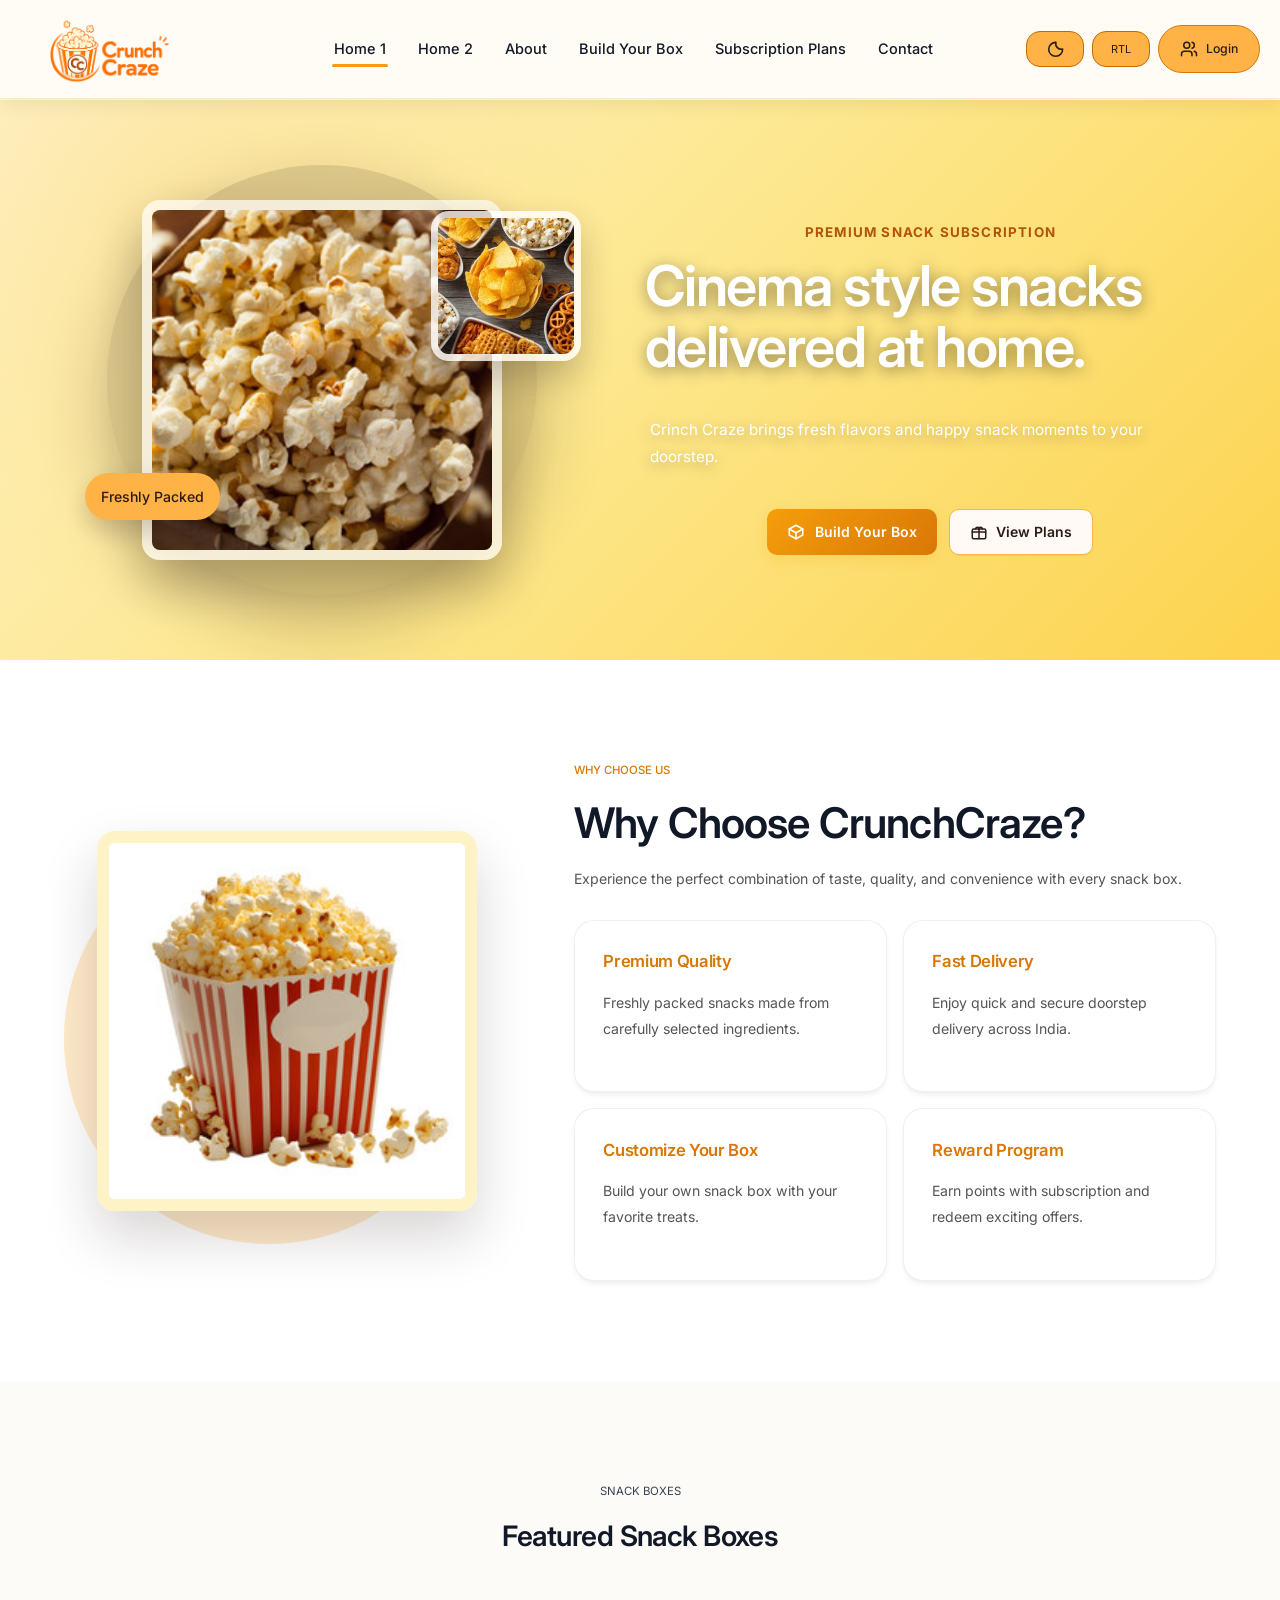
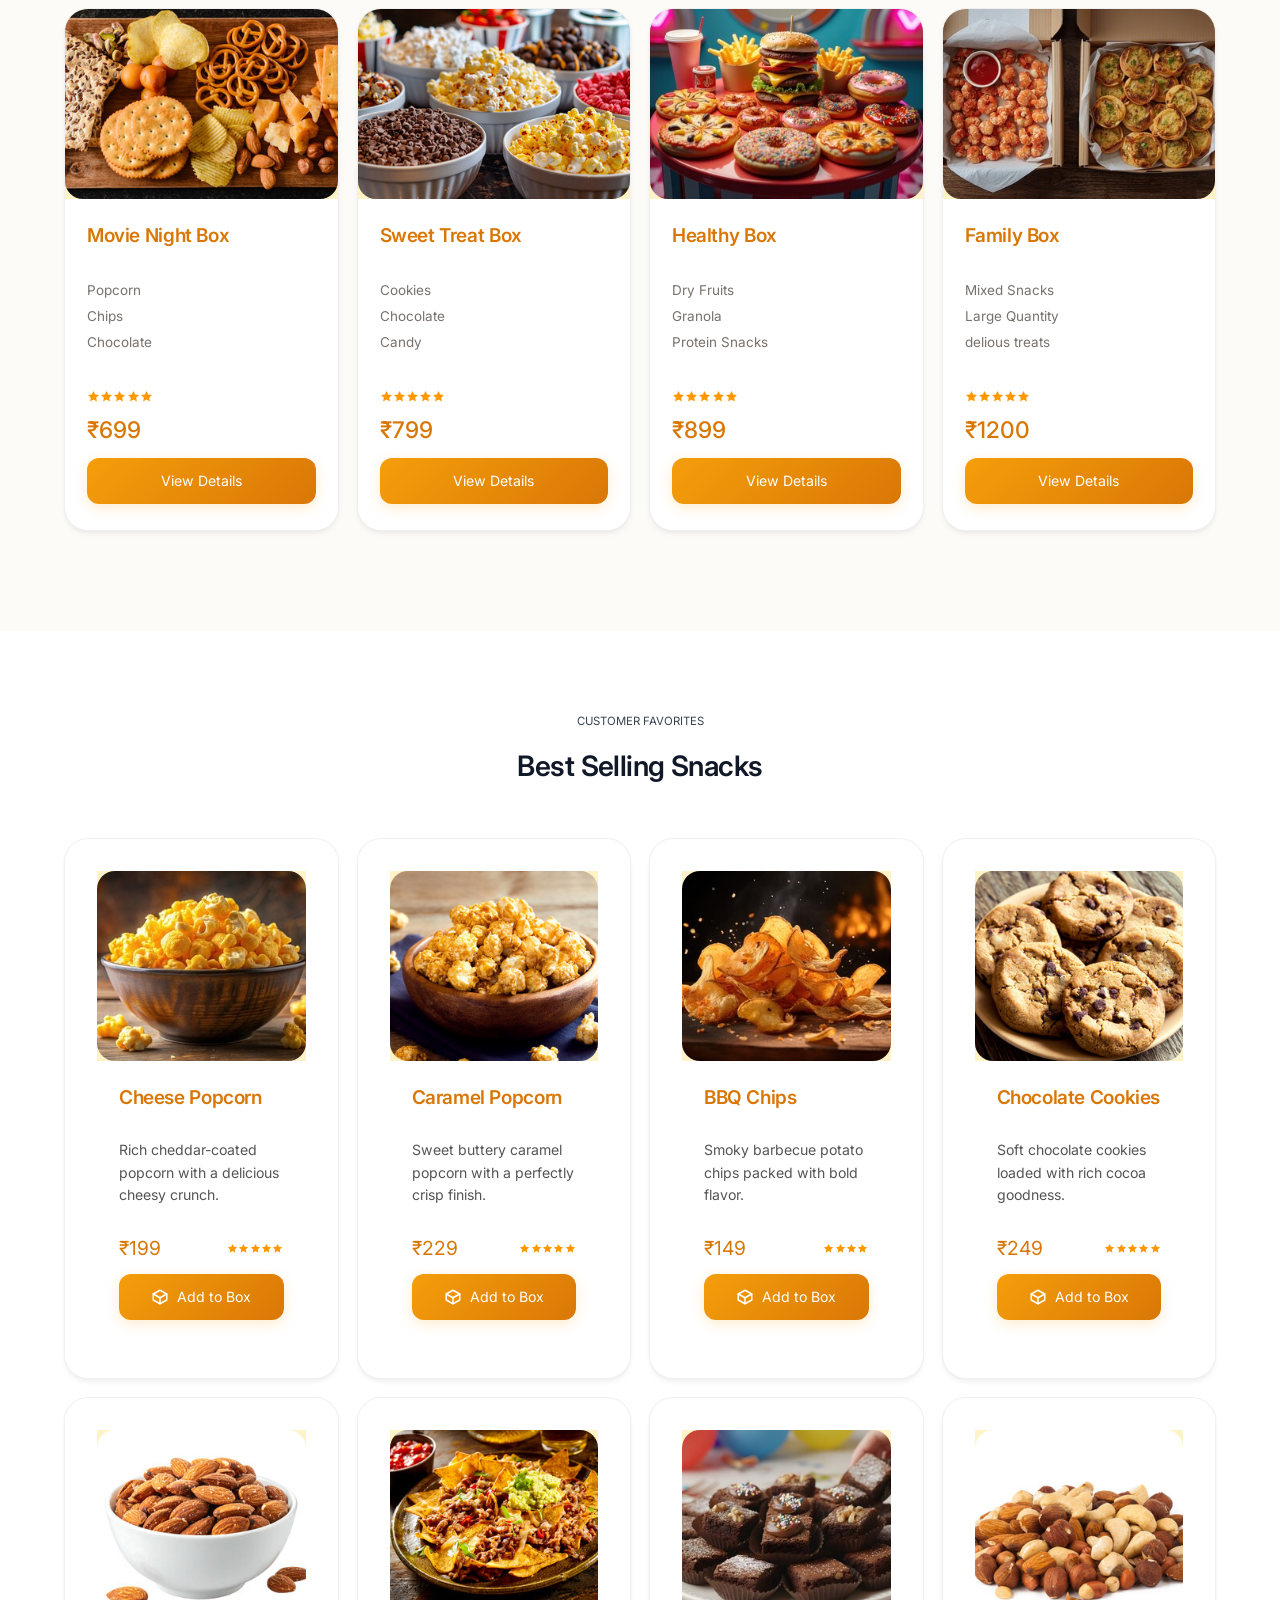
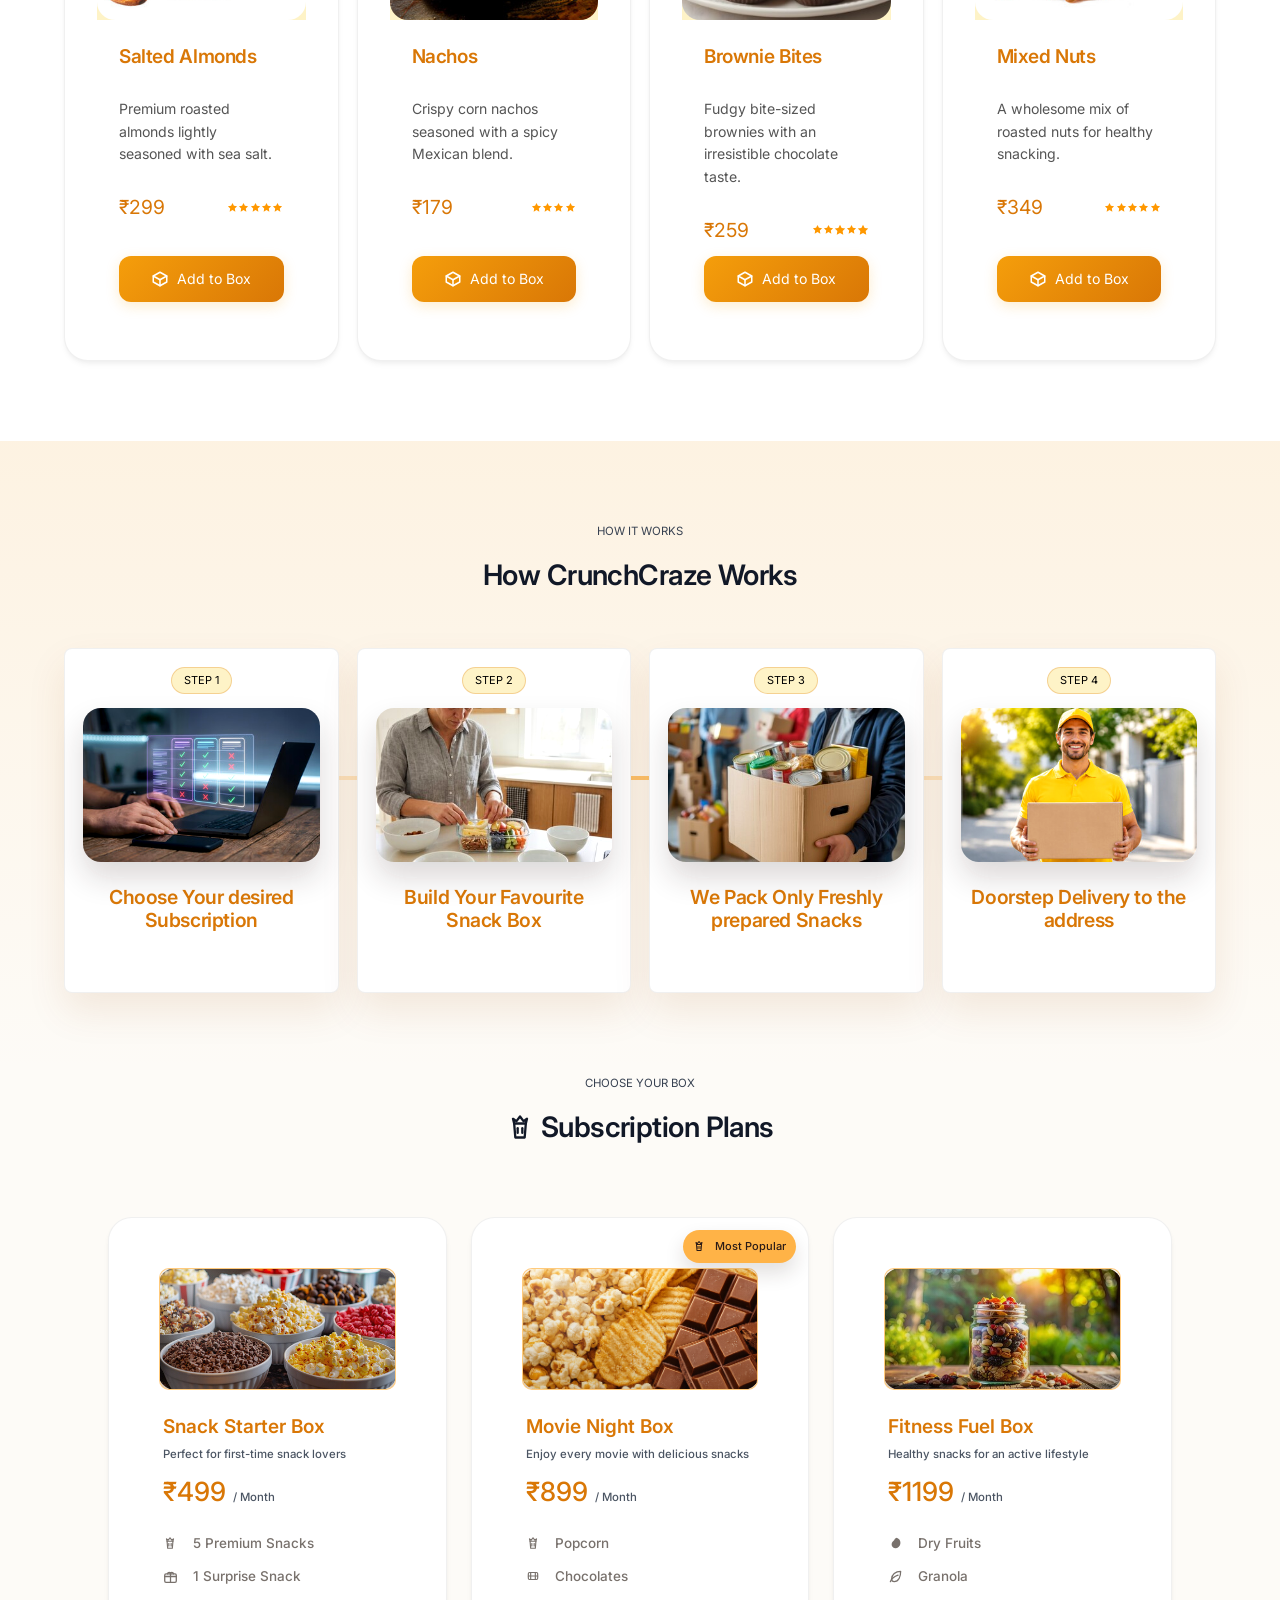
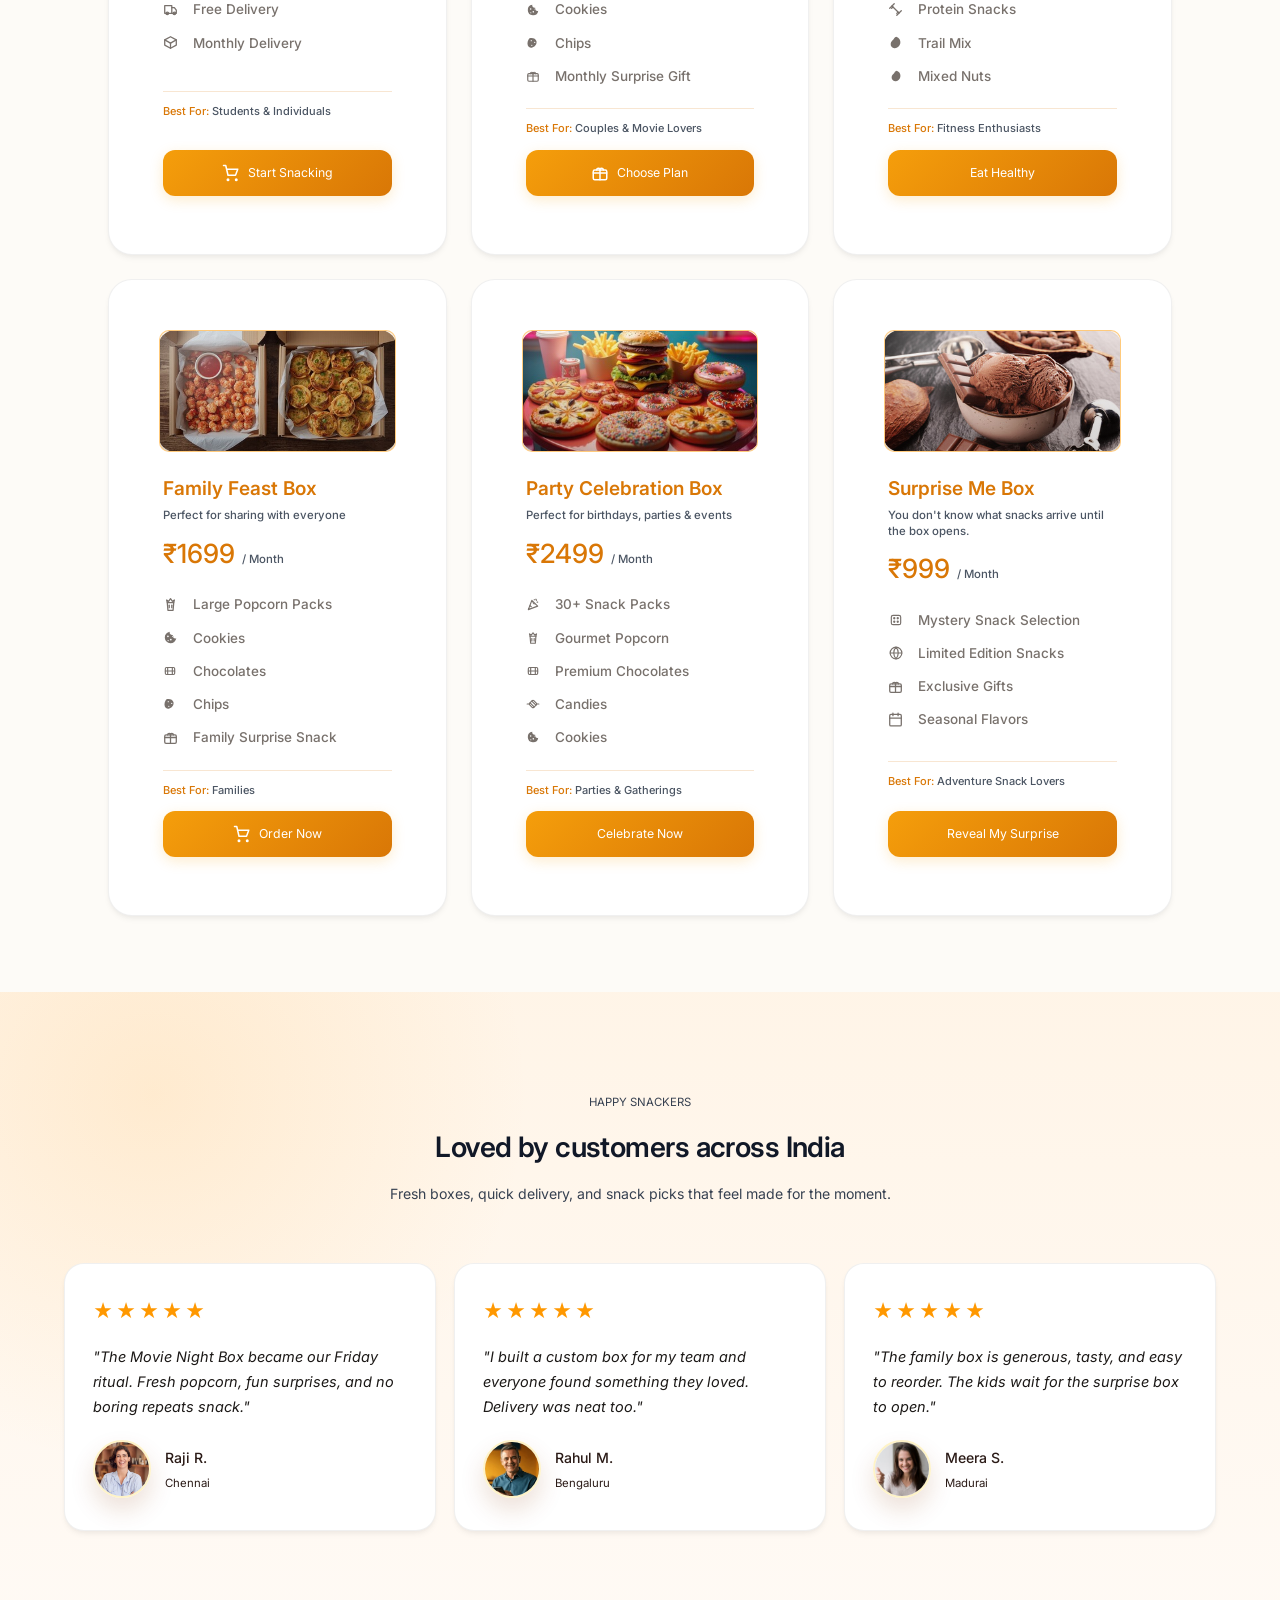
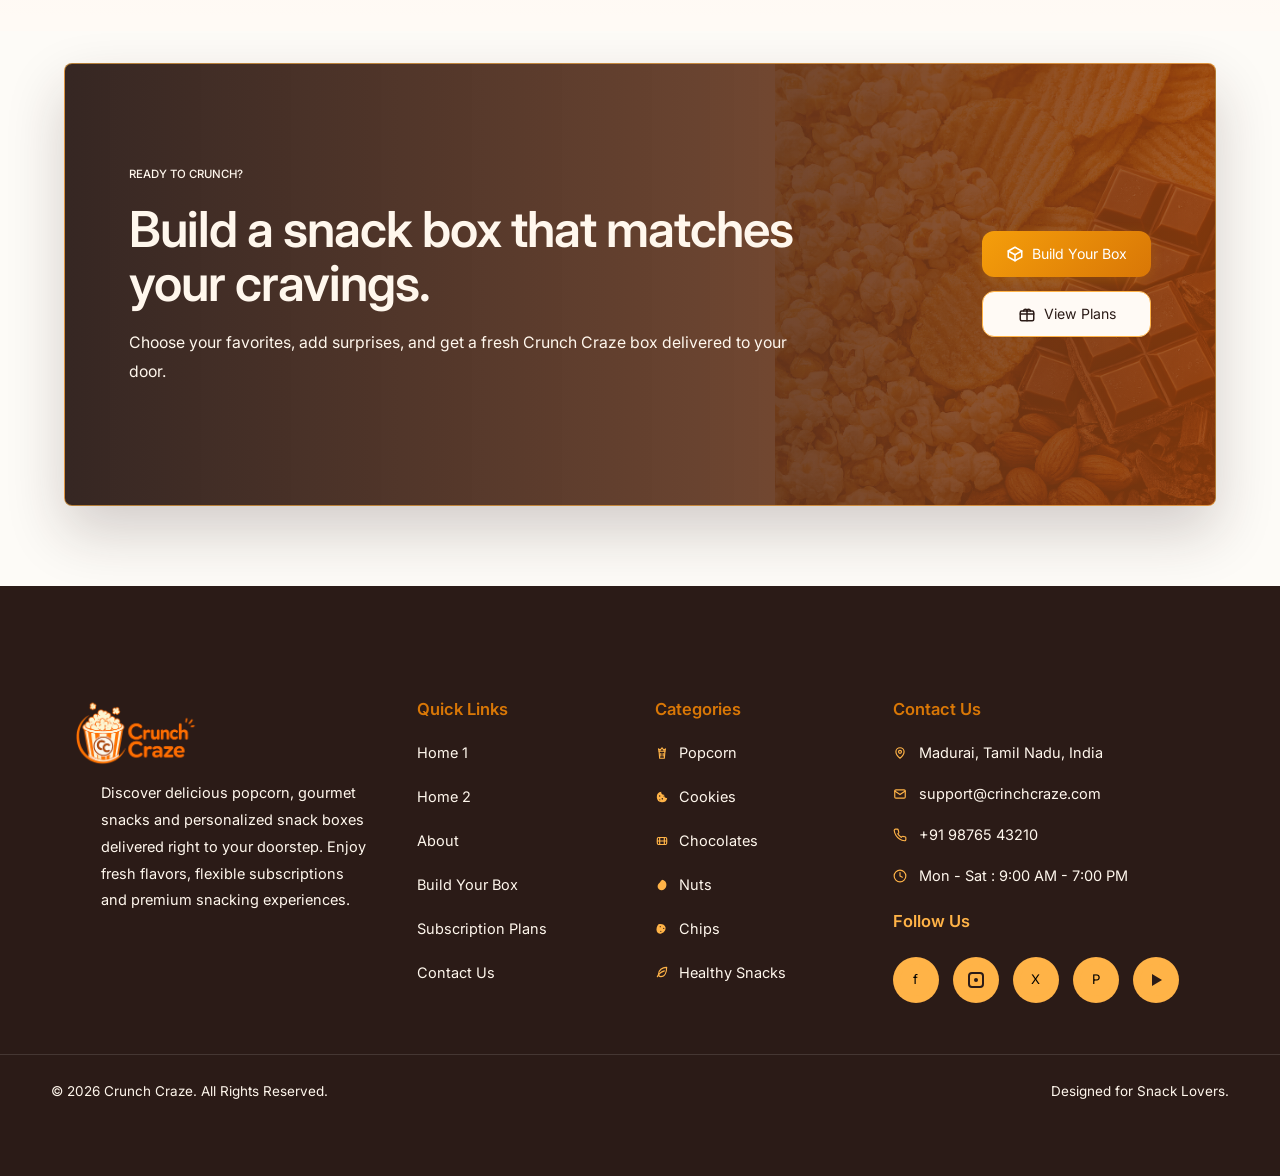
==== commit 63e92671: "fix" ====
--- a/index.html
+++ b/index.html
@@ -38,7 +38,6 @@
         <a href="build-your-box.html">Build Your Box</a>
         <a href="subscription-plans.html">Subscription Plans</a>
         <a href="contact.html">Contact</a>
-        <a href="dashboard.html">Dashboard</a>
         <div class="nav-actions" aria-label="Quick controls">
           <button class="dark-toggle" type="button" aria-label="Switch to dark mode"><i class="cc-icon cc-icon-moon"
               aria-hidden="true"></i></button>
@@ -615,8 +614,6 @@
 
           <li><a href="subscription-plans.html">Subscription Plans</a></li>
 
-          <li><a href="dashboard.html">Dashboard</a></li>
-
           <li><a href="contact.html">Contact Us</a></li>
 
         </ul>
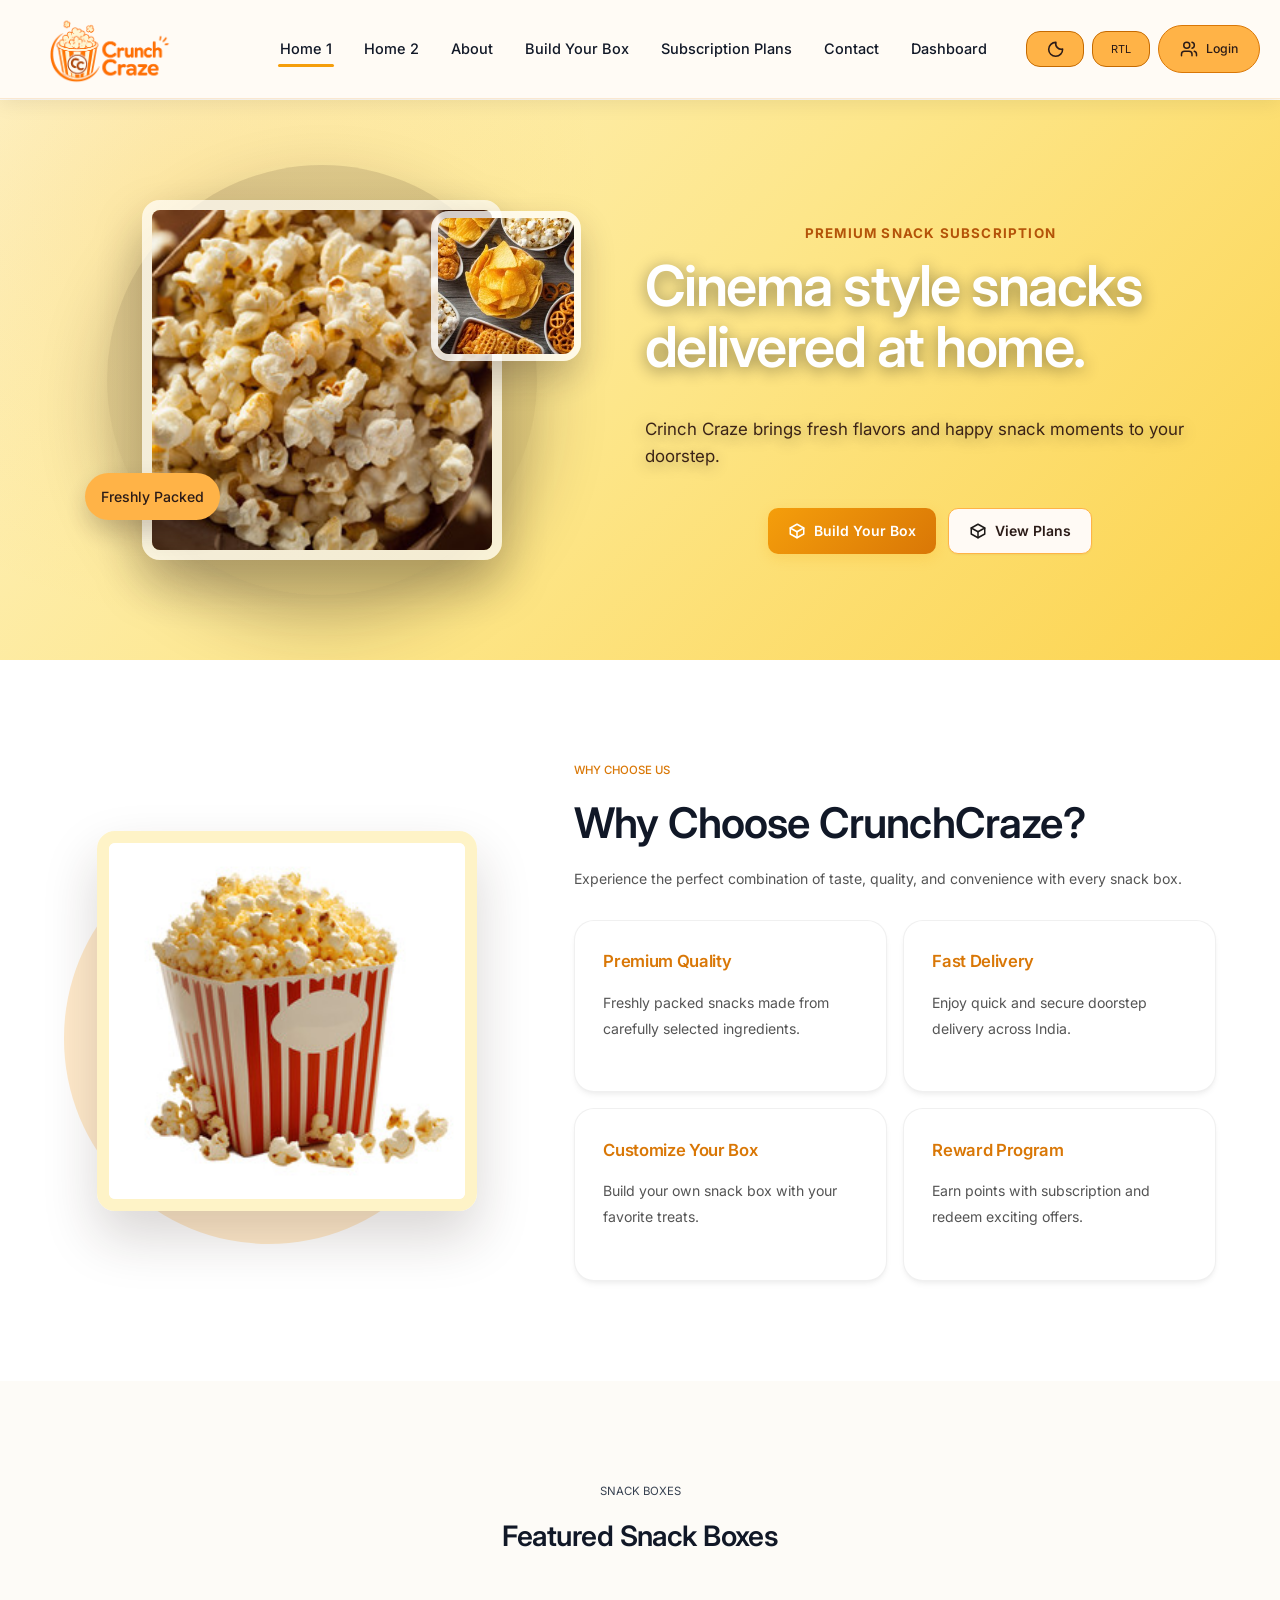
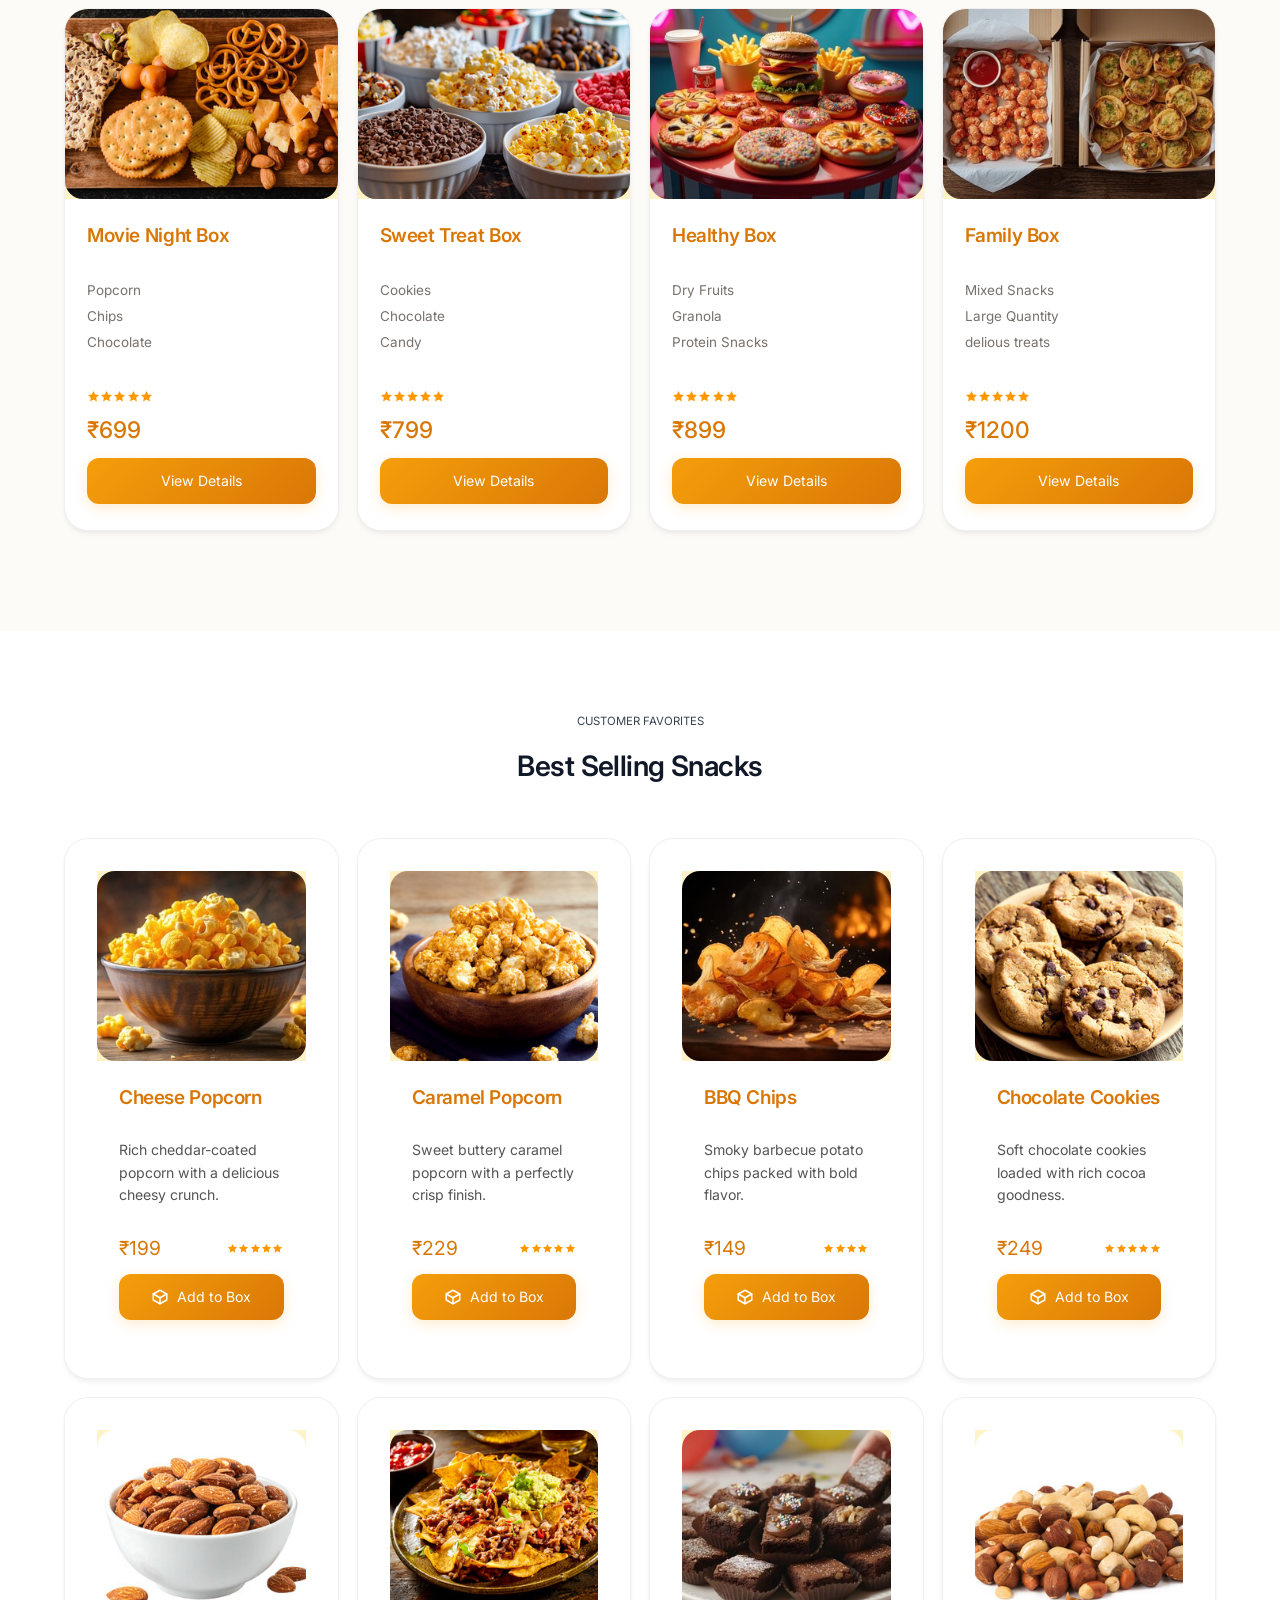
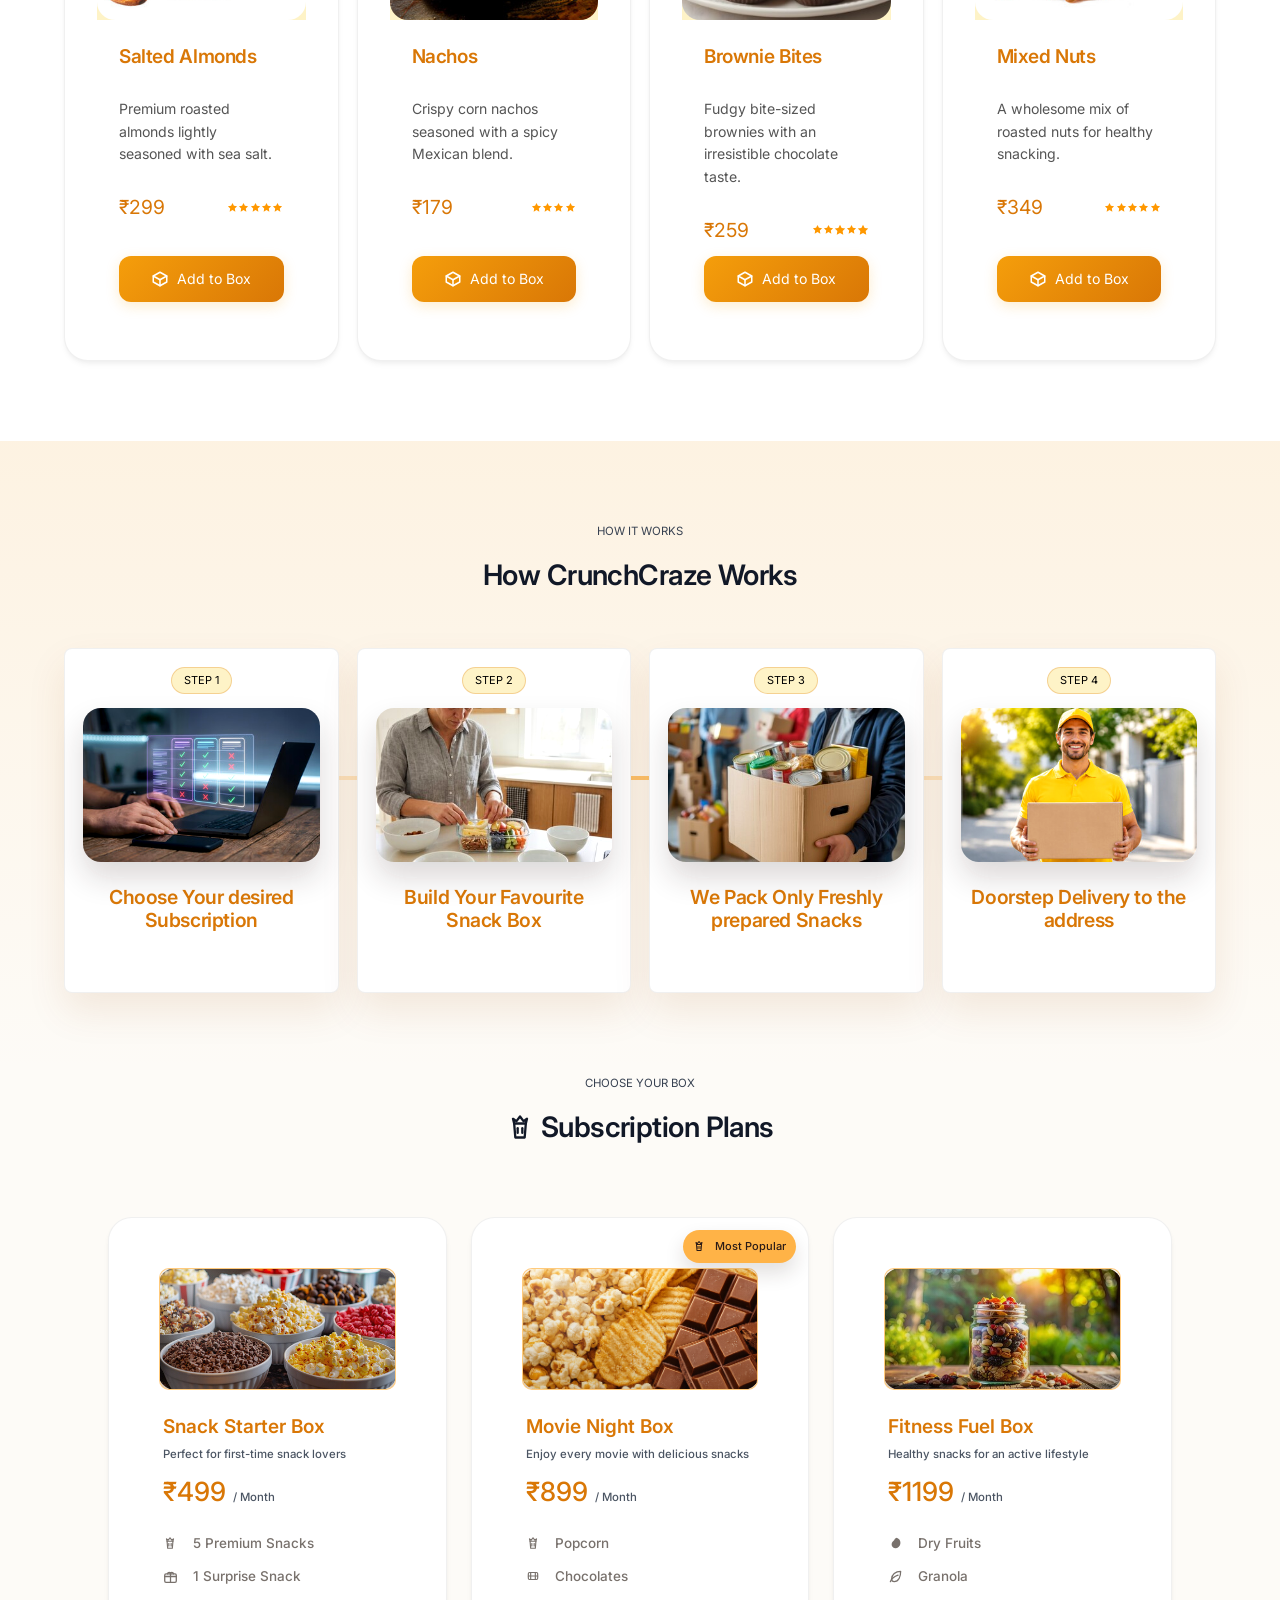
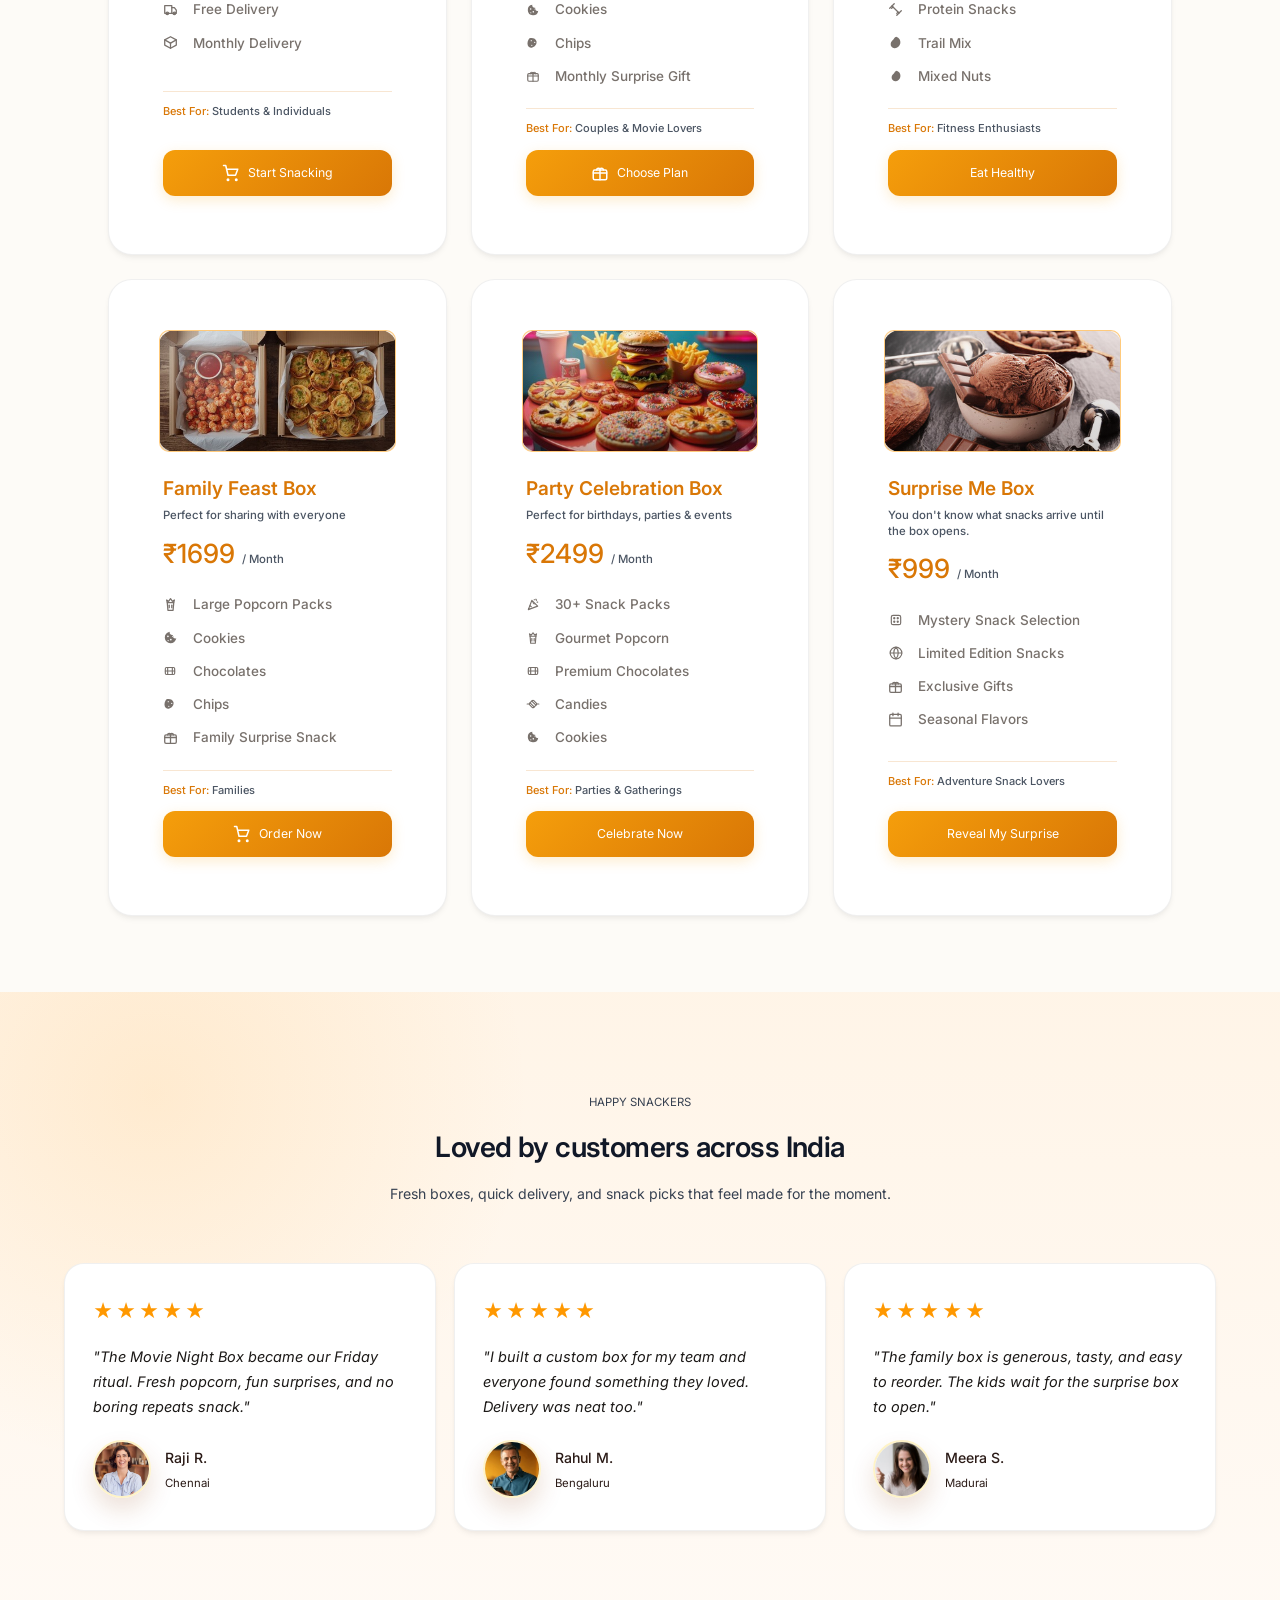
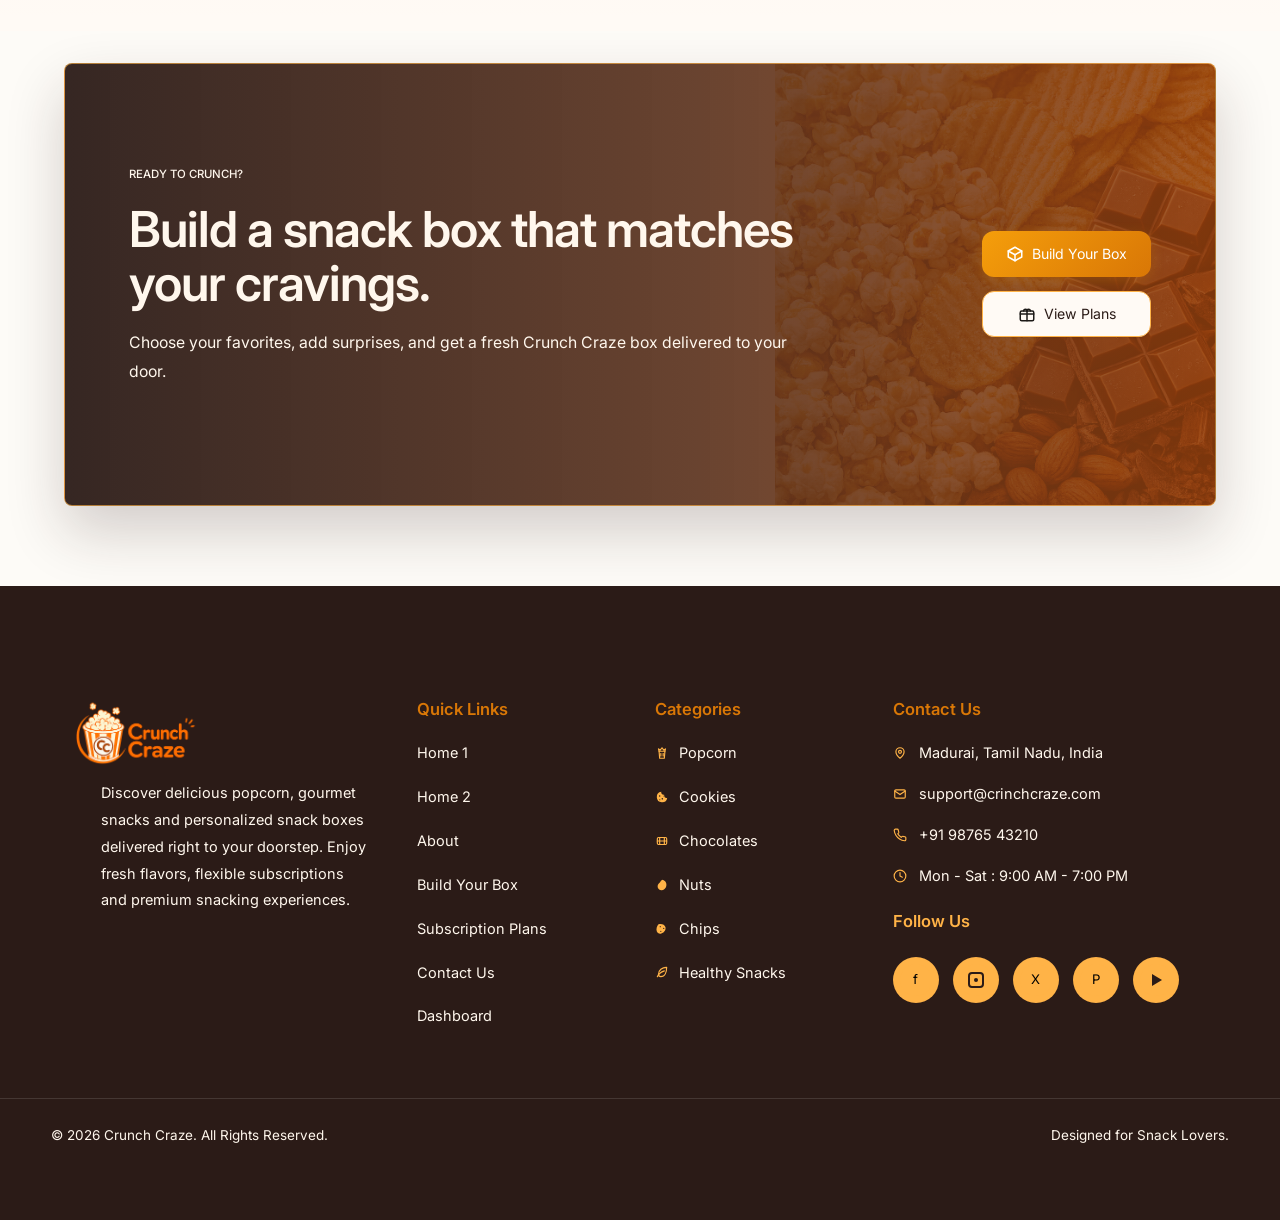
==== commit dcd69c26: "fix" ====
--- a/index.html
+++ b/index.html
@@ -38,6 +38,7 @@
         <a href="build-your-box.html">Build Your Box</a>
         <a href="subscription-plans.html">Subscription Plans</a>
         <a href="contact.html">Contact</a>
+        <a href="dashboard.html">Dashboard</a>
         <div class="nav-actions" aria-label="Quick controls">
           <button class="dark-toggle" type="button" aria-label="Switch to dark mode"><i class="cc-icon cc-icon-moon"
               aria-hidden="true"></i></button>
@@ -65,7 +66,10 @@
               <i class="cc-icon cc-icon-package" aria-hidden="true"></i>
               Build Your Box
             </a>
-            <a class="button" href="subscription-plans.html">View Plans</a>
+            <a class="button" href="subscription-plans.html">
+              <i class="cc-icon cc-icon-package" aria-hidden="true"></i>
+              View Plans
+            </a>
           </div>
         </div>
       </section>
@@ -616,6 +620,8 @@
 
           <li><a href="contact.html">Contact Us</a></li>
 
+          <li><a href="dashboard.html">Dashboard</a></li>
+
         </ul>
 
       </div>
--- a/css/style.css
+++ b/css/style.css
@@ -17953,53 +17953,56 @@
   color: #111827 !important;
 }
 
-.login-only-page .login-card h1,
+/* Login and Auth Card typography & colors */
 body:not(.dark-mode).login-only-page .login-card h1,
-body.dark-mode.login-only-page .login-card h1 {
-  color: #ffffff !important;
-}
-
-.login-only-page .login-options,
-.login-only-page .remember-option span,
-.login-only-page .auth-divider,
-.login-only-page .signup-note,
-body.dark-mode.login-only-page .login-options,
-body.dark-mode.login-only-page .remember-option span,
-body.dark-mode.login-only-page .auth-divider,
-body.dark-mode.login-only-page .signup-note {
-  color: #f8fafc !important;
-}
-
-.login-only-page .login-brand .brand-name,
-body.dark-mode.login-only-page .login-brand .brand-name {
-  color: #ffffff !important;
-}
-
-.login-only-page .login-brand .brand-tag,
-body.dark-mode.login-only-page .login-brand .brand-tag {
-  color: #fed7aa !important;
+body:not(.dark-mode) .auth-card h1,
+.login-only-page:not(.dark-mode) .login-card h1 {
+  color: #2B1B17 !important;
+}
+
+body.dark-mode.login-only-page .login-card h1,
+body.dark-mode .auth-card h1 {
+  color: #fff7ed !important;
+}
+
+body:not(.dark-mode).login-only-page :is(.auth-subtitle, .remember-option span, .auth-divider, .signup-note) {
+  color: #4b5563 !important;
+}
+
+body.dark-mode.login-only-page :is(.auth-subtitle, .remember-option span, .auth-divider, .signup-note) {
+  color: #f3f4f6 !important;
+}
+
+body:not(.dark-mode).login-only-page :is(.login-options a, .signup-note a) {
+  color: #d97706 !important;
+}
+
+body.dark-mode.login-only-page :is(.login-options a, .signup-note a) {
+  color: #fbbf24 !important;
 }
 
 .login-only-page .signin-form input[type="text"],
 .login-only-page .signin-form input[type="email"],
-.login-only-page .signin-form input[type="password"],
+.login-only-page .signin-form input[type="password"] {
+  color: #111827 !important;
+  background: #ffffff !important;
+}
+
 body.dark-mode.login-only-page .signin-form input[type="text"],
 body.dark-mode.login-only-page .signin-form input[type="email"],
 body.dark-mode.login-only-page .signin-form input[type="password"] {
-  color: #111827 !important;
-  background: #ffffff !important;
-}
-
-.login-only-page .signin-form input::placeholder,
-body.dark-mode.login-only-page .signin-form input::placeholder {
-  color: #6b7280 !important;
-}
-
-.login-only-page .signin-form .button,
-.login-only-page .signin-form .button *,
-body.dark-mode.login-only-page .signin-form .button,
-body.dark-mode.login-only-page .signin-form .button * {
-  color: #111827 !important;
+  color: #ffffff !important;
+  background: #1f2937 !important;
+  border-color: #374151 !important;
+}
+
+.login-only-page .signin-form input::placeholder {
+  color: #9ca3af !important;
+}
+
+.login-only-page .signin-form .button.primary,
+.login-only-page .signin-form .button.primary * {
+  color: #ffffff !important;
 }
 
 /* Dark mode: make every main reading surface high-contrast. */
@@ -22264,11 +22267,26 @@
   text-wrap: balance;
 }
 
-.hero .hero-content p:not(.hero-kicker) {
-  font-size: 1.08rem !important;
+.hero .hero-content p:not(.hero-kicker),
+.hero-content p:not(.hero-kicker),
+.builder-hero-copy p:not(.section-kicker),
+.subscription-hero-copy p:not(.section-kicker),
+.about-hero-content p:not(.section-kicker),
+.contact-hero-content p:not(.section-kicker) {
+  font-size: clamp(1.1rem, 1.8vw, 1.2rem) !important;
   font-weight: 400 !important;
-  line-height: 1.8 !important;
-  max-width: 560px !important;
+  line-height: 1.6 !important;
+  max-width: 640px !important;
+  color: #3b2316 !important;
+}
+
+body.dark-mode .hero .hero-content p:not(.hero-kicker),
+body.dark-mode .hero-content p:not(.hero-kicker),
+body.dark-mode .builder-hero-copy p:not(.section-kicker),
+body.dark-mode .subscription-hero-copy p:not(.section-kicker),
+body.dark-mode .about-hero-content p:not(.section-kicker),
+body.dark-mode .contact-hero-content p:not(.section-kicker) {
+  color: #fff7ed !important;
 }
 
 /*=========================================================
@@ -26008,4 +26026,104 @@
   }
 }
 
-
+/* ==================================================
+   ICON COLOR AND DISPLAY FIXES FOR BUTTONS & LINKS
+================================================== */
+
+.button,
+.luxury-btn,
+.view-items-btn,
+.quiz-option,
+.auth-link {
+  display: inline-flex !important;
+  align-items: center !important;
+  justify-content: center !important;
+  gap: 8px !important;
+}
+
+/* Ensure button icons inherit exact button text color without background shapes */
+.button .cc-icon,
+.luxury-btn .cc-icon,
+.view-items-btn .cc-icon,
+.quiz-option .cc-icon,
+.auth-link .cc-icon,
+.button i,
+.luxury-btn i {
+  color: inherit !important;
+  background: transparent !important;
+  border-radius: 0 !important;
+  box-shadow: none !important;
+  flex-shrink: 0 !important;
+  display: inline-flex !important;
+  align-items: center !important;
+  justify-content: center !important;
+  vertical-align: middle !important;
+}
+
+.button .cc-icon::before,
+.luxury-btn .cc-icon::before,
+.view-items-btn .cc-icon::before,
+.quiz-option .cc-icon::before,
+.auth-link .cc-icon::before,
+.button i::before,
+.luxury-btn i::before {
+  background: currentColor !important;
+  -webkit-mask: var(--cc-icon) center / contain no-repeat !important;
+  mask: var(--cc-icon) center / contain no-repeat !important;
+}
+
+/* Ensure secondary buttons (light background) show dark icons */
+.button:not(.primary) .cc-icon,
+.luxury-btn-secondary .cc-icon,
+.button:not(.primary) i,
+.luxury-btn-secondary i {
+  color: var(--ink) !important;
+}
+
+/* On hover of secondary buttons, icon matches hover text color */
+.button:not(.primary):hover .cc-icon,
+.luxury-btn-secondary:hover .cc-icon,
+.button:not(.primary):hover i,
+.luxury-btn-secondary:hover i {
+  color: var(--brand-dark) !important;
+}
+
+/* Primary buttons (dark/orange background) show crisp white icons */
+.button.primary .cc-icon,
+.luxury-btn-primary .cc-icon,
+.button.primary i,
+.luxury-btn-primary i {
+  color: #FFFFFF !important;
+  background: transparent !important;
+  background-image: none !important;
+  border: none !important;
+  border-radius: 0 !important;
+  box-shadow: none !important;
+  padding: 0 !important;
+  margin: 0 !important;
+}
+
+.button.primary .cc-icon::before,
+.luxury-btn-primary .cc-icon::before,
+.button.primary i::before,
+.luxury-btn-primary i::before {
+  background: #FFFFFF !important;
+  background-image: none !important;
+  border: none !important;
+  box-shadow: none !important;
+  -webkit-mask: var(--cc-icon) center / contain no-repeat !important;
+  mask: var(--cc-icon) center / contain no-repeat !important;
+}
+
+/* Additional Icon Class Aliases & Fallbacks */
+.cc-icon-box {
+  --cc-icon: url("data:image/svg+xml,%3Csvg xmlns='http://www.w3.org/2000/svg' viewBox='0 0 24 24' fill='none' stroke='black' stroke-width='2' stroke-linecap='round' stroke-linejoin='round'%3E%3Cpath d='m21 8-9-5-9 5 9 5 9-5Z'/%3E%3Cpath d='M3 8v8l9 5 9-5V8'/%3E%3Cpath d='M12 13v8'/%3E%3C/svg%3E");
+}
+
+.cc-icon-add,
+.cc-icon-plus {
+  --cc-icon: url("data:image/svg+xml,%3Csvg xmlns='http://www.w3.org/2000/svg' viewBox='0 0 24 24' fill='none' stroke='black' stroke-width='2.2' stroke-linecap='round' stroke-linejoin='round'%3E%3Cpath d='M12 5v14'/%3E%3Cpath d='M5 12h14'/%3E%3C/svg%3E");
+}
+
+
+
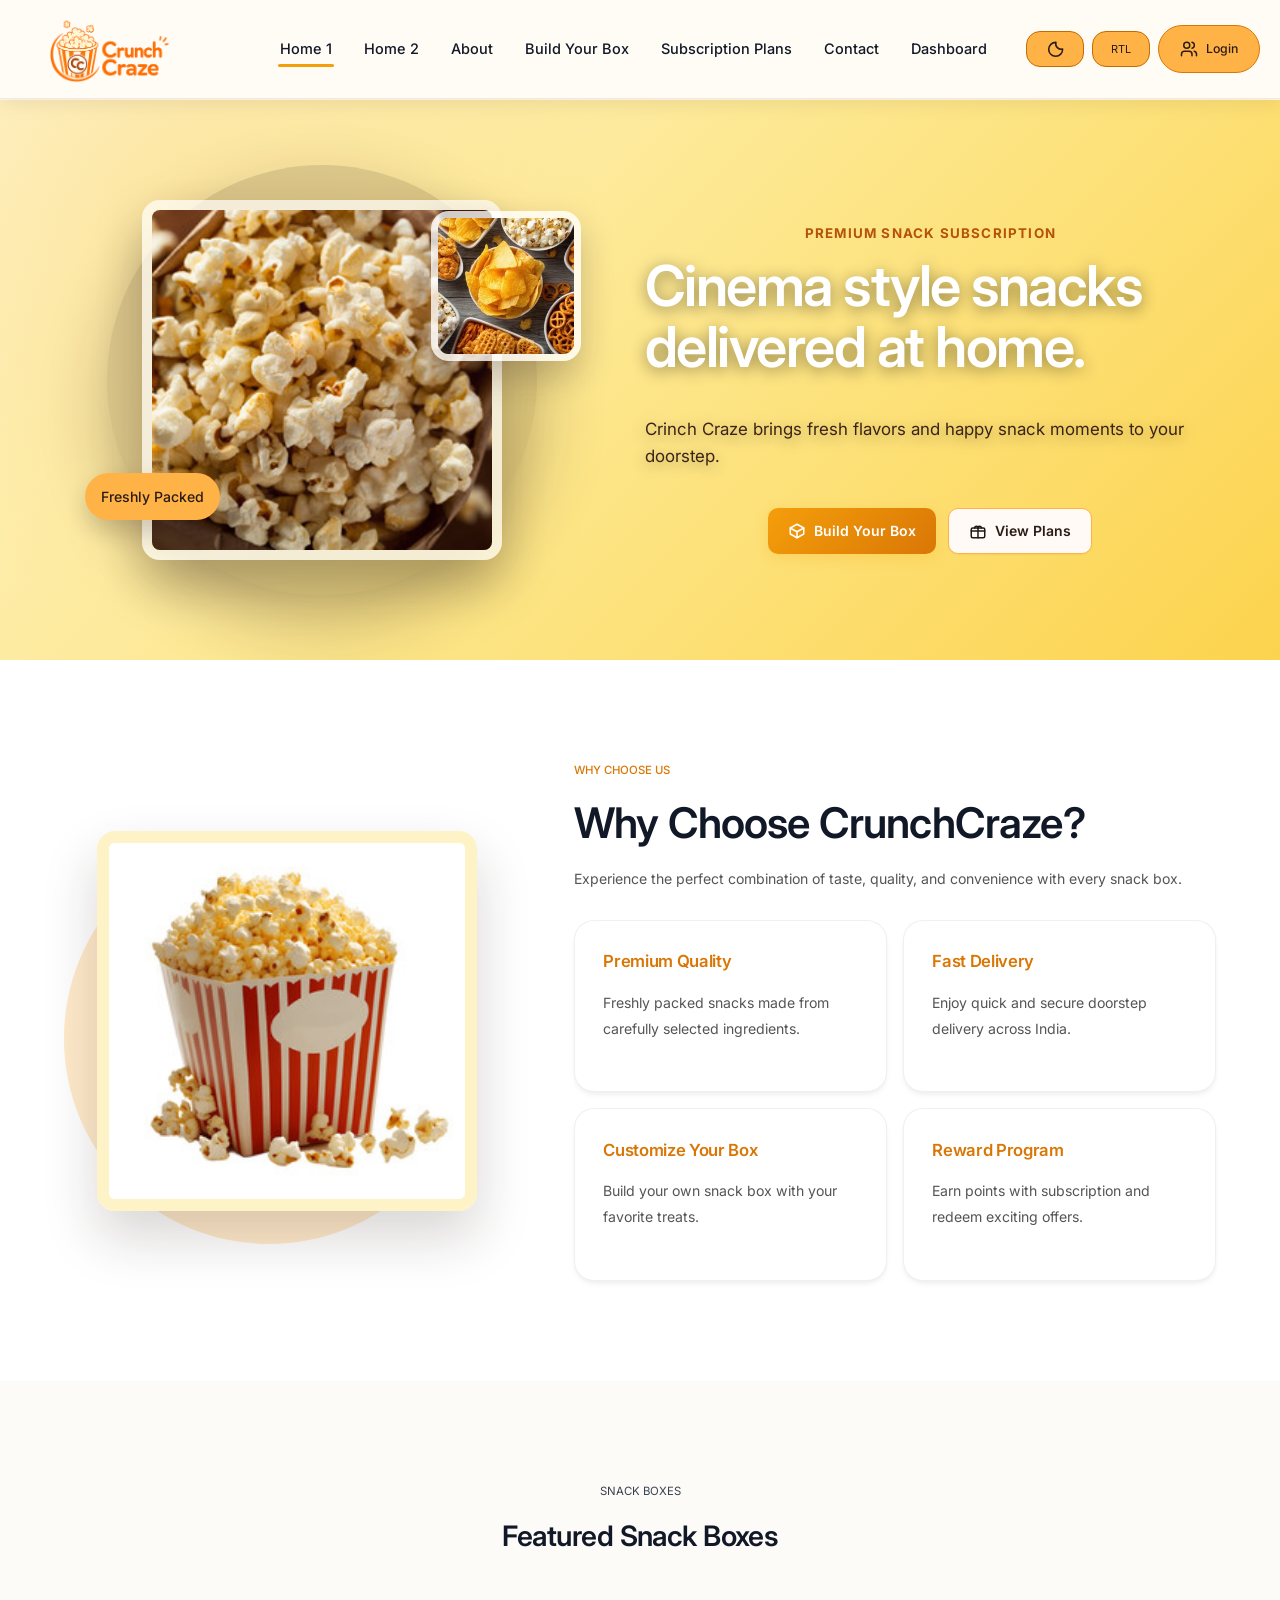
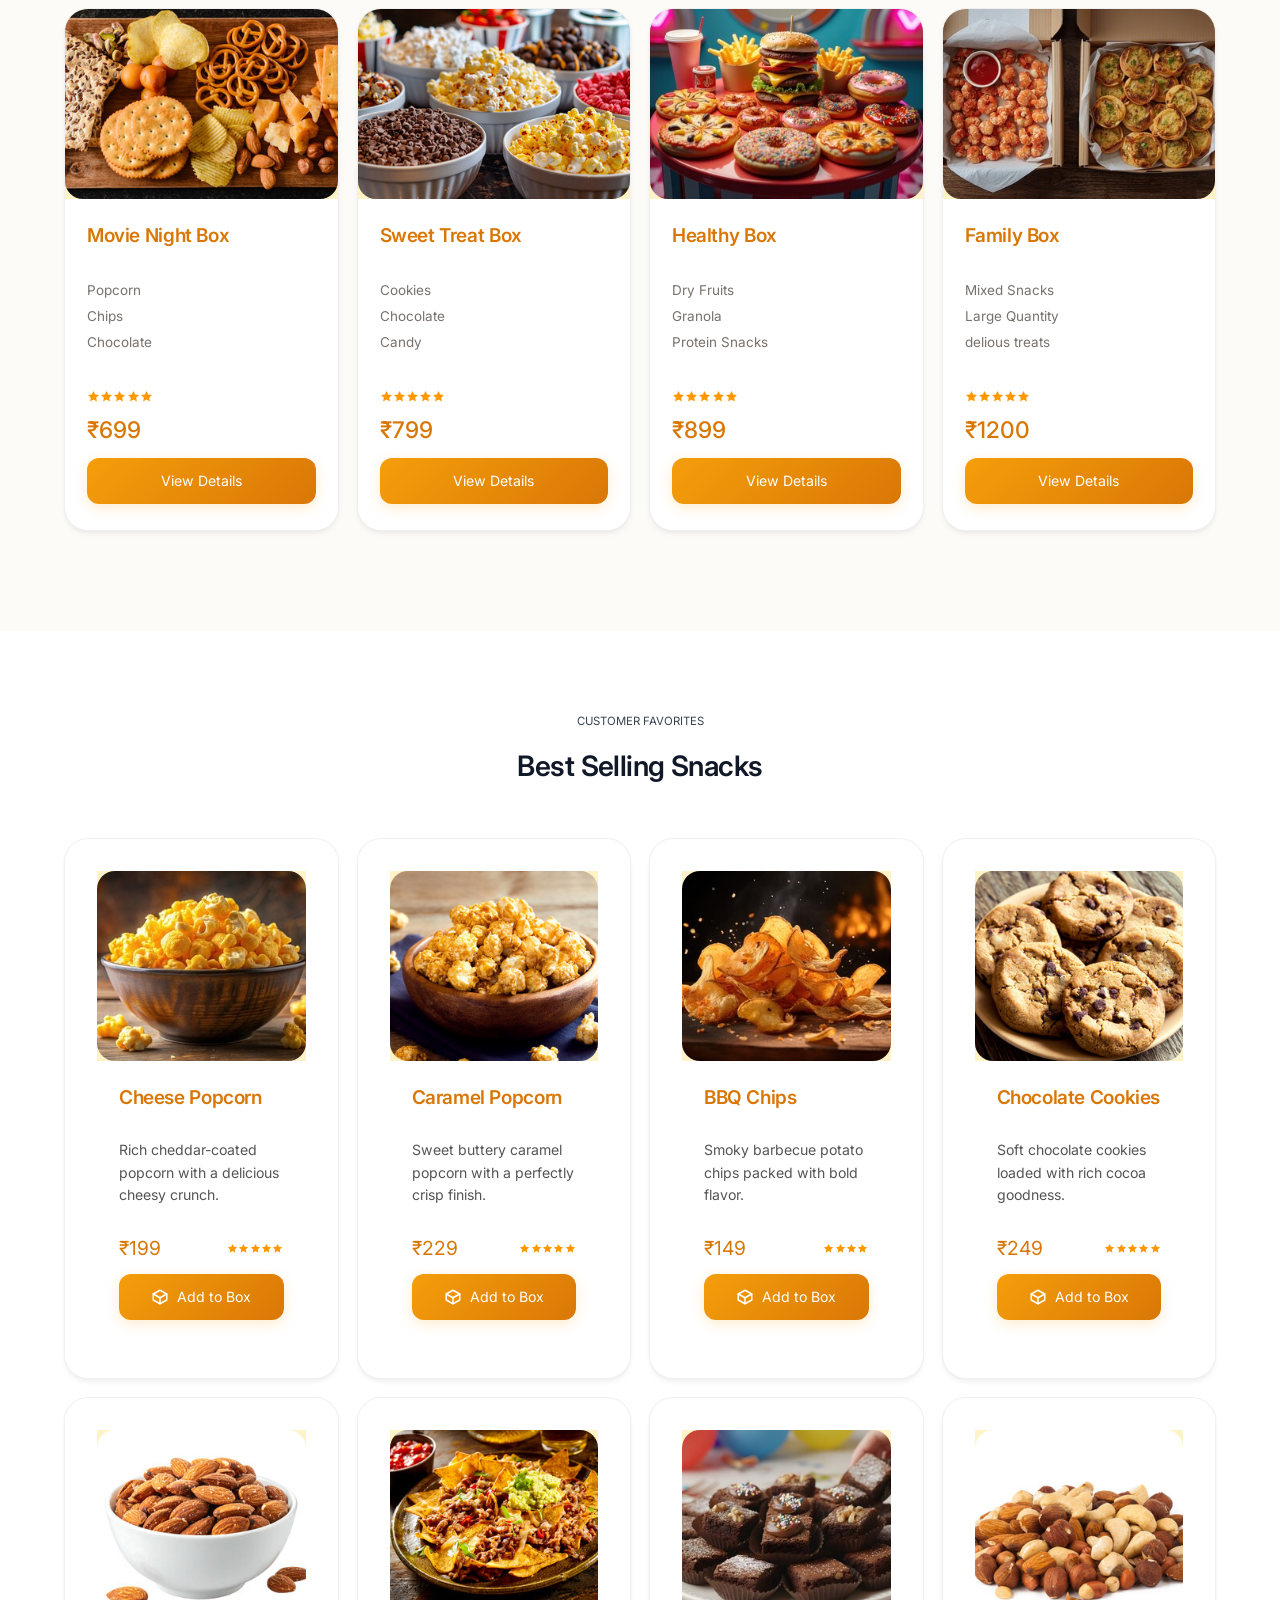
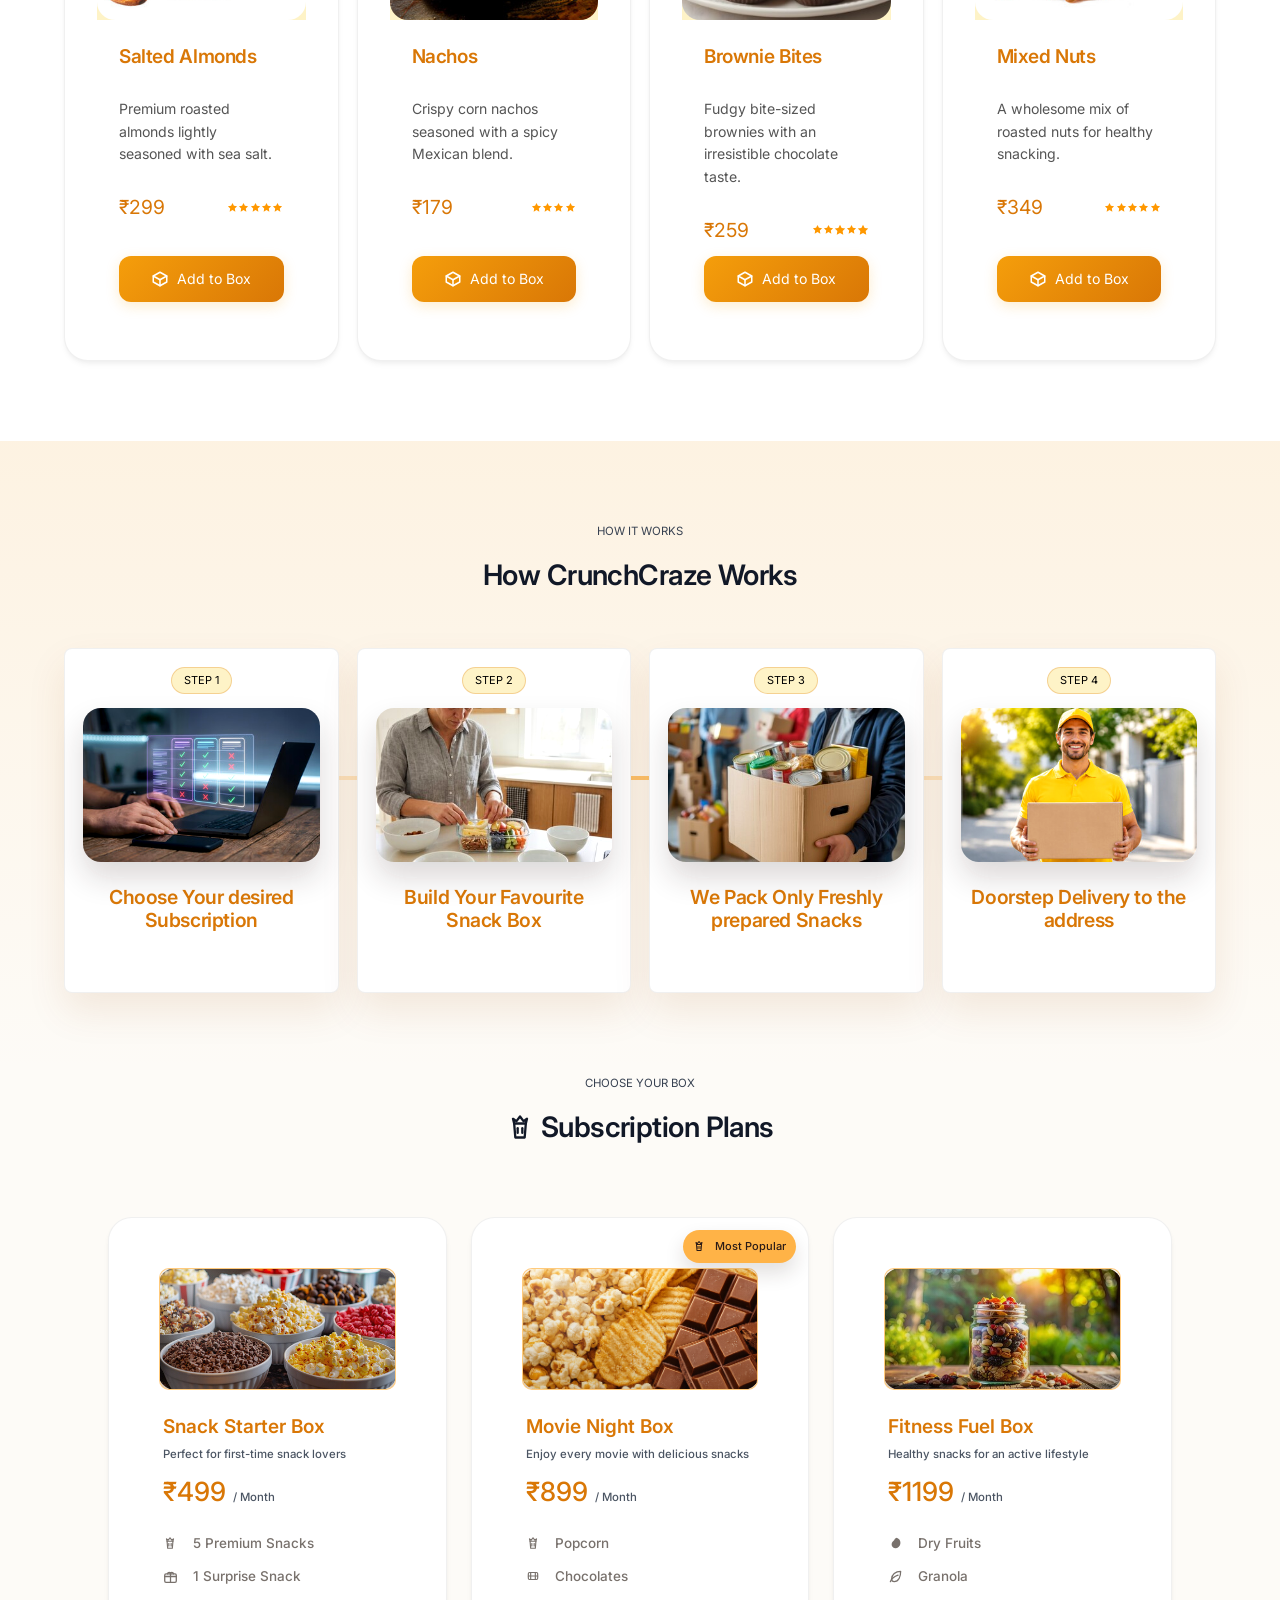
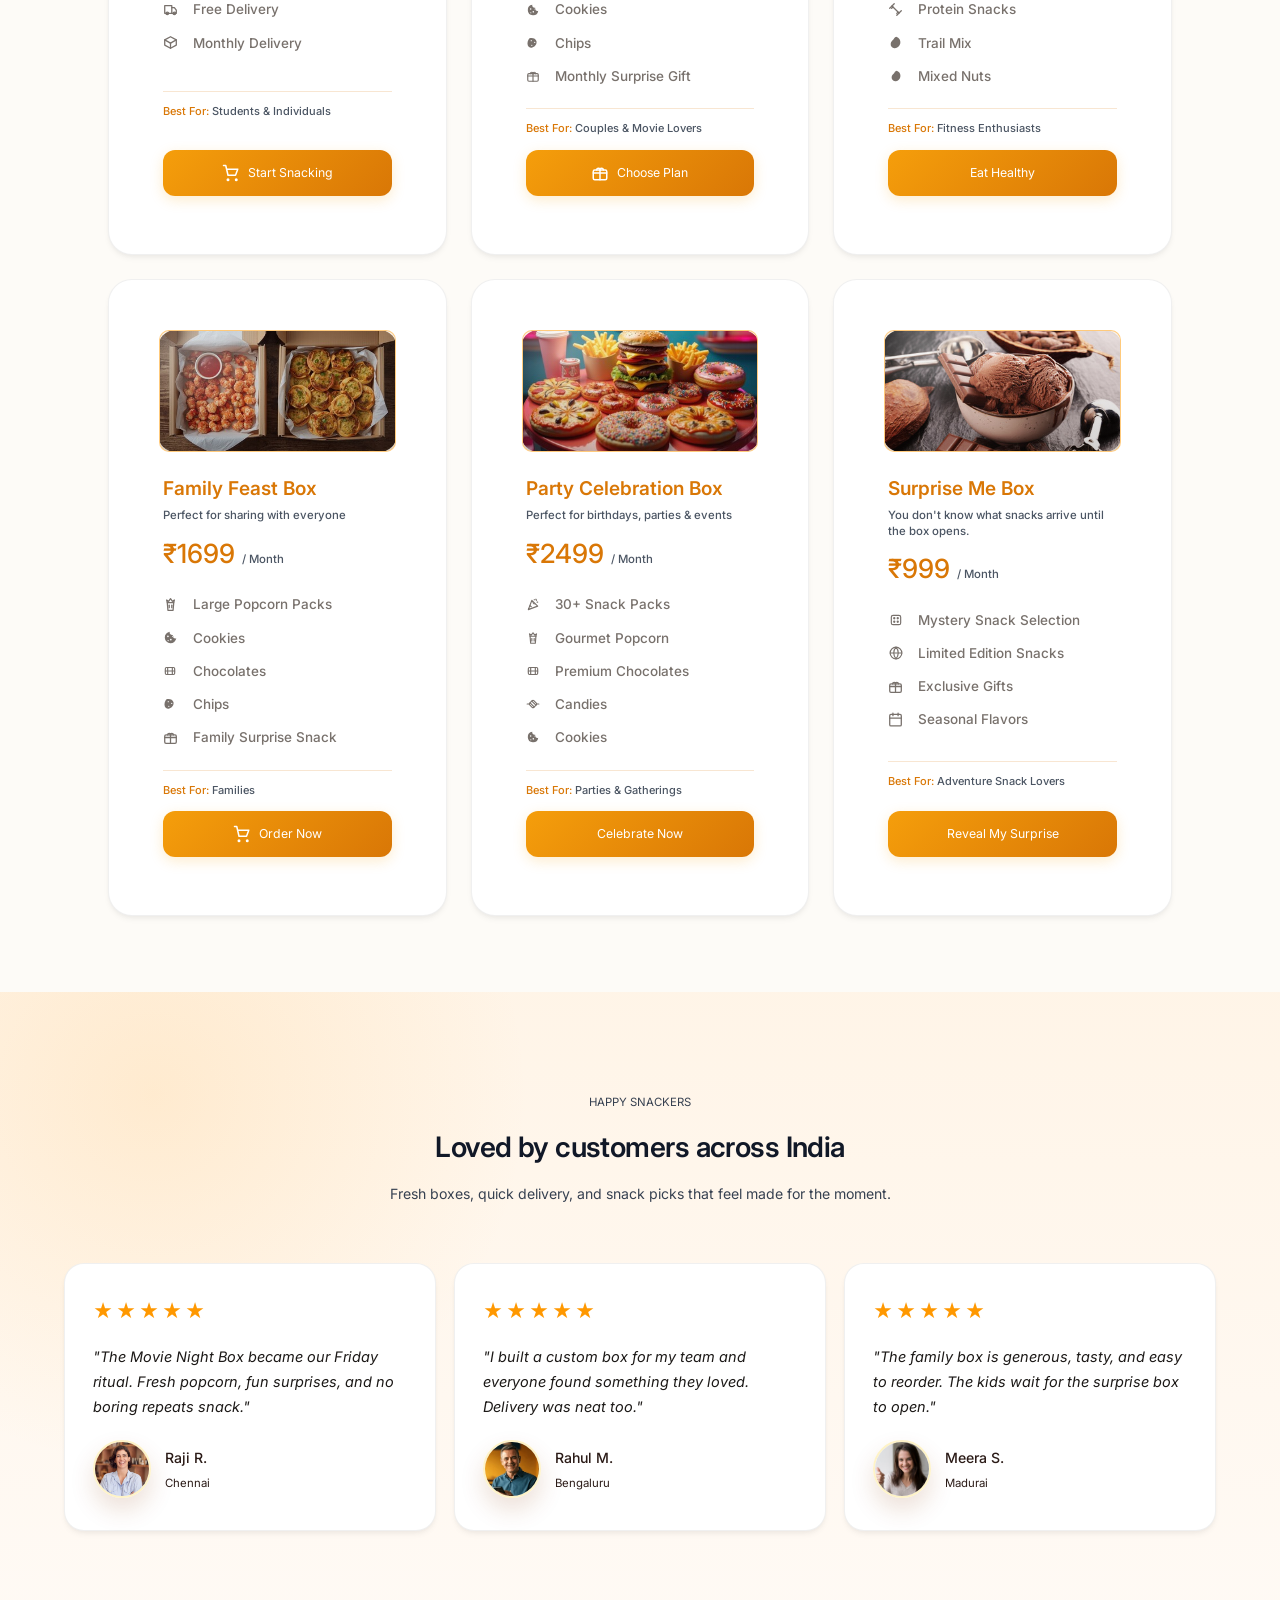
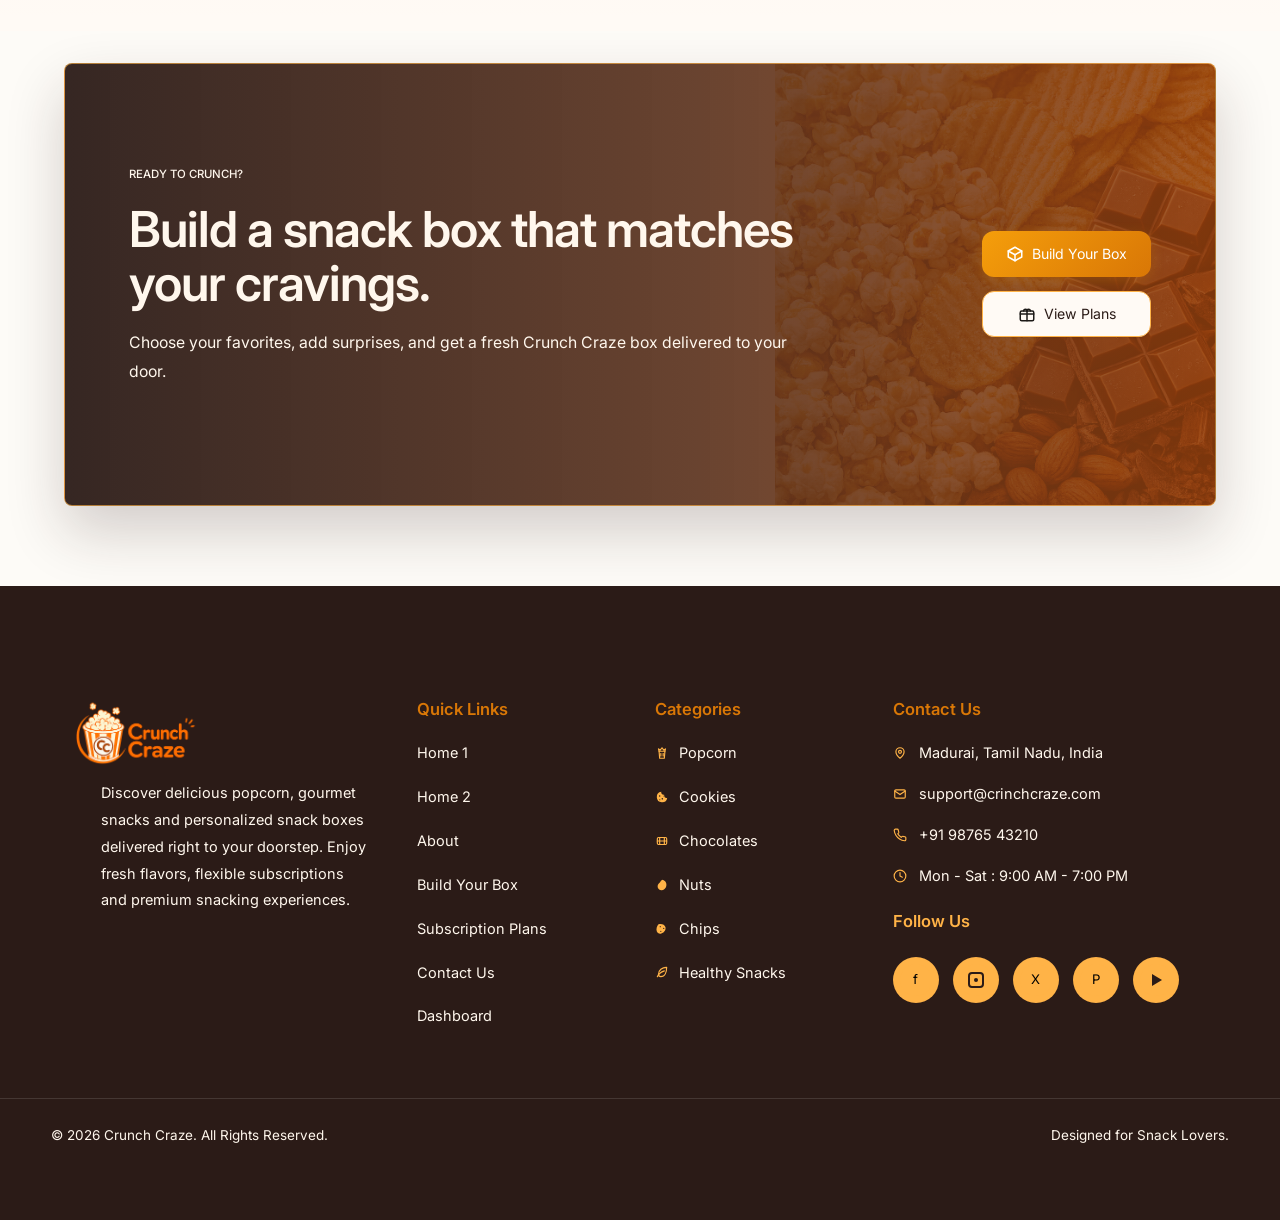
==== commit 455041d4: "fix" ====
--- a/index.html
+++ b/index.html
@@ -67,7 +67,6 @@
               Build Your Box
             </a>
             <a class="button" href="subscription-plans.html">
-              <i class="cc-icon cc-icon-package" aria-hidden="true"></i>
               View Plans
             </a>
           </div>
--- a/css/style.css
+++ b/css/style.css
@@ -15901,8 +15901,8 @@
 
 
   body:not(.dashboard-body):not(.login-only-page)>.page>header .logo {
-    width: 64px !important;
-    height: 56px !important;
+    width: 118px !important;
+        height: 63px !important;
     flex: 0 0 64px !important;
   }
 
@@ -15986,8 +15986,9 @@
   }
 
   body:not(.dashboard-body):not(.login-only-page)>.page>header .logo {
-    width: 58px !important;
-    height: 50px !important;
+    width: 118px !important;
+        height: 63px !important;
+
     flex-basis: 58px !important;
   }
 
@@ -19510,7 +19511,7 @@
 
 body.dark-mode .about-sustainability .section-kicker,
 body.dark-mode .about-sustainability .section-kicker * {
-  color: #111827 !important;
+  color: #FFB347 !important;
   text-shadow: none !important;
 }
 
@@ -19554,12 +19555,12 @@
 }
 
 html body.dark-mode .about-sustainability .sustainability-content>p.section-kicker {
-  color: #111827 !important;
+  color: #FFB347 !important;
   text-shadow: none !important;
 }
 
 html body.dark-mode .about-vision .vision-panel>p.section-kicker {
-  color: #111827 !important;
+  color: #FFB347 !important;
   text-shadow: none !important;
 }
 
@@ -26125,5 +26126,208 @@
   --cc-icon: url("data:image/svg+xml,%3Csvg xmlns='http://www.w3.org/2000/svg' viewBox='0 0 24 24' fill='none' stroke='black' stroke-width='2.2' stroke-linecap='round' stroke-linejoin='round'%3E%3Cpath d='M12 5v14'/%3E%3Cpath d='M5 12h14'/%3E%3C/svg%3E");
 }
 
-
-
+/* ==================================================
+   FEATURE BOX CENTER ALIGNMENT
+================================================== */
+.feature-box {
+  display: flex !important;
+  flex-direction: column !important;
+  align-items: center !important;
+  justify-content: center !important;
+  text-align: center !important;
+  padding: 24px 20px !important;
+  gap: 8px !important;
+}
+
+.feature-box > div {
+  text-align: center !important;
+  display: flex !important;
+  flex-direction: column !important;
+  align-items: center !important;
+  justify-content: center !important;
+  width: 100% !important;
+}
+
+.feature-box i,
+.feature-box .cc-icon {
+  font-size: 28px !important;
+  color: #FF9800 !important;
+  margin: 0 0 6px 0 !important;
+  display: inline-flex !important;
+  align-items: center !important;
+  justify-content: center !important;
+}
+
+.feature-box h4 {
+  text-align: center !important;
+  margin: 0 0 6px 0 !important;
+  width: 100% !important;
+}
+
+.feature-box p {
+  text-align: center !important;
+  margin: 0 !important;
+  width: 100% !important;
+}
+
+/* ==================================================
+   SECTION KICKER & SUSTAINABILITY TEXT COLOR FIX
+================================================== */
+
+.section-kicker,
+p.section-kicker {
+  color: #FF9800 !important;
+}
+
+body.dark-mode .section-kicker,
+body.dark-mode p.section-kicker,
+html body.dark-mode .section-kicker,
+html body.dark-mode p.section-kicker,
+html body.dark-mode .about-sustainability .section-kicker,
+html body.dark-mode .about-sustainability .sustainability-content > p.section-kicker,
+html body.dark-mode .about-vision .section-kicker,
+html body.dark-mode .about-vision .vision-panel > p.section-kicker {
+  color: #FFB347 !important;
+  text-shadow: 0 1px 4px rgba(0, 0, 0, 0.4) !important;
+}
+
+html body.dark-mode .about-sustainability p:not(.section-kicker) {
+  color: #e5d5c5 !important;
+}
+
+html body.dark-mode .about-sustainability h2#sustainability-heading,
+html body.dark-mode .about-sustainability h2 {
+  color: #ffffff !important;
+}
+
+/* ==================================================
+   BOX PREVIEW & CARD LIST PADDING FIX
+================================================== */
+.box-preview ul,
+.summary-box-preview ul,
+.monthly-box .box-preview ul {
+  padding-left: 18px !important;
+  padding-right: 16px !important;
+  margin: 14px 0 !important;
+  box-sizing: border-box !important;
+}
+
+.box-preview li,
+.summary-box-preview li,
+.monthly-box .box-preview li {
+  padding-left: 8px !important;
+  padding-right: 8px !important;
+  gap: 10px !important;
+}
+
+@media (max-width: 768px) {
+  .monthly-box,
+  .snack-calendar,
+  .box-preview,
+  .summary-box-preview {
+    padding-left: 16px !important;
+    padding-right: 16px !important;
+    box-sizing: border-box !important;
+  }
+
+  .box-preview ul,
+  .summary-box-preview ul {
+    padding-left: 20px !important;
+    padding-right: 16px !important;
+    box-sizing: border-box !important;
+  }
+}
+
+/* ==================================================
+   EXPAND SURPRISE ME BOX CARD TO FIT ALL STACKED IMAGES
+================================================== */
+.surprise-box-panel {
+  padding-bottom: clamp(48px, 6vw, 72px) !important;
+  box-sizing: border-box !important;
+  position: relative !important;
+  overflow: hidden !important;
+}
+
+@media (max-width: 480px) {
+  .surprise-box-panel {
+    grid-template-columns: 1fr !important;
+    padding: clamp(28px, 5vw, 42px) clamp(20px, 4vw, 36px) clamp(60px, 8vw, 85px) !important;
+    gap: 28px !important;
+  }
+
+  .surprise-stack {
+    position: relative !important;
+    min-height: 420px !important;
+    width: 100% !important;
+    max-width: 360px !important;
+    margin: 15px auto 25px !important;
+  }
+
+  .surprise-stack img {
+    width: min(82%, 270px) !important;
+    height: 185px !important;
+    object-fit: cover !important;
+    border-radius: 12px !important;
+    box-shadow: 0 14px 30px rgba(0, 0, 0, 0.35) !important;
+  }
+
+  .surprise-stack img:nth-child(1) {
+    top: 0 !important;
+    left: 4% !important;
+    transform: rotate(-6deg) !important;
+    z-index: 1 !important;
+  }
+
+  .surprise-stack img:nth-child(2) {
+    top: 90px !important;
+    left: 16% !important;
+    transform: rotate(2deg) !important;
+    z-index: 2 !important;
+  }
+
+  .surprise-stack img:nth-child(3) {
+    top: 180px !important;
+    left: 8% !important;
+    transform: rotate(-4deg) !important;
+    z-index: 3 !important;
+  }
+}
+
+@media (max-width: 480px) {
+  .surprise-box-panel {
+    padding-bottom: 75px !important;
+  }
+
+  .surprise-stack {
+    min-height: 380px !important;
+    max-width: 310px !important;
+    margin: 10px auto 20px !important;
+  }
+
+  .surprise-stack img {
+    width: 86% !important;
+    height: 165px !important;
+  }
+
+  .surprise-stack img:nth-child(1) {
+    top: 0 !important;
+    left: 2% !important;
+  }
+
+  .surprise-stack img:nth-child(2) {
+    top: 75px !important;
+    left: 12% !important;
+  }
+
+  .surprise-stack img:nth-child(3) {
+    top: 150px !important;
+    left: 6% !important;
+  }
+}
+
+
+
+
+
+
+
